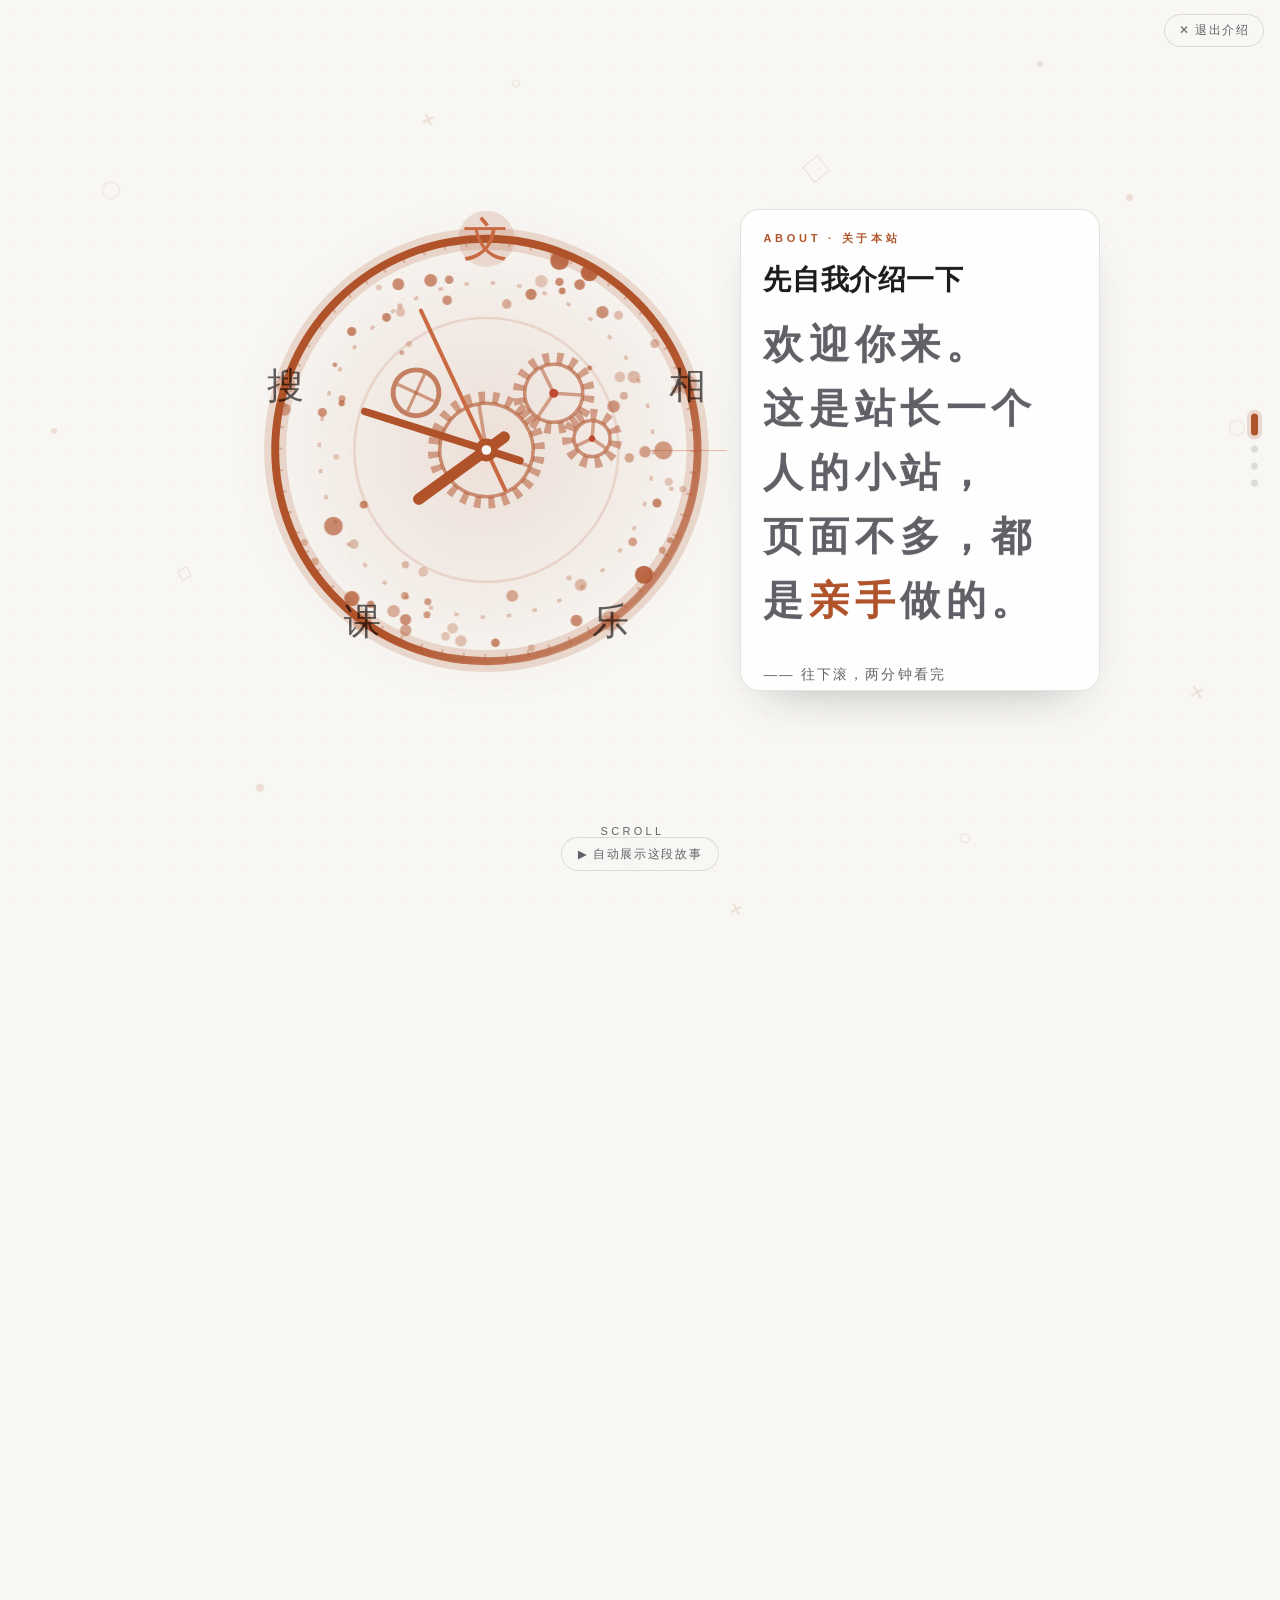
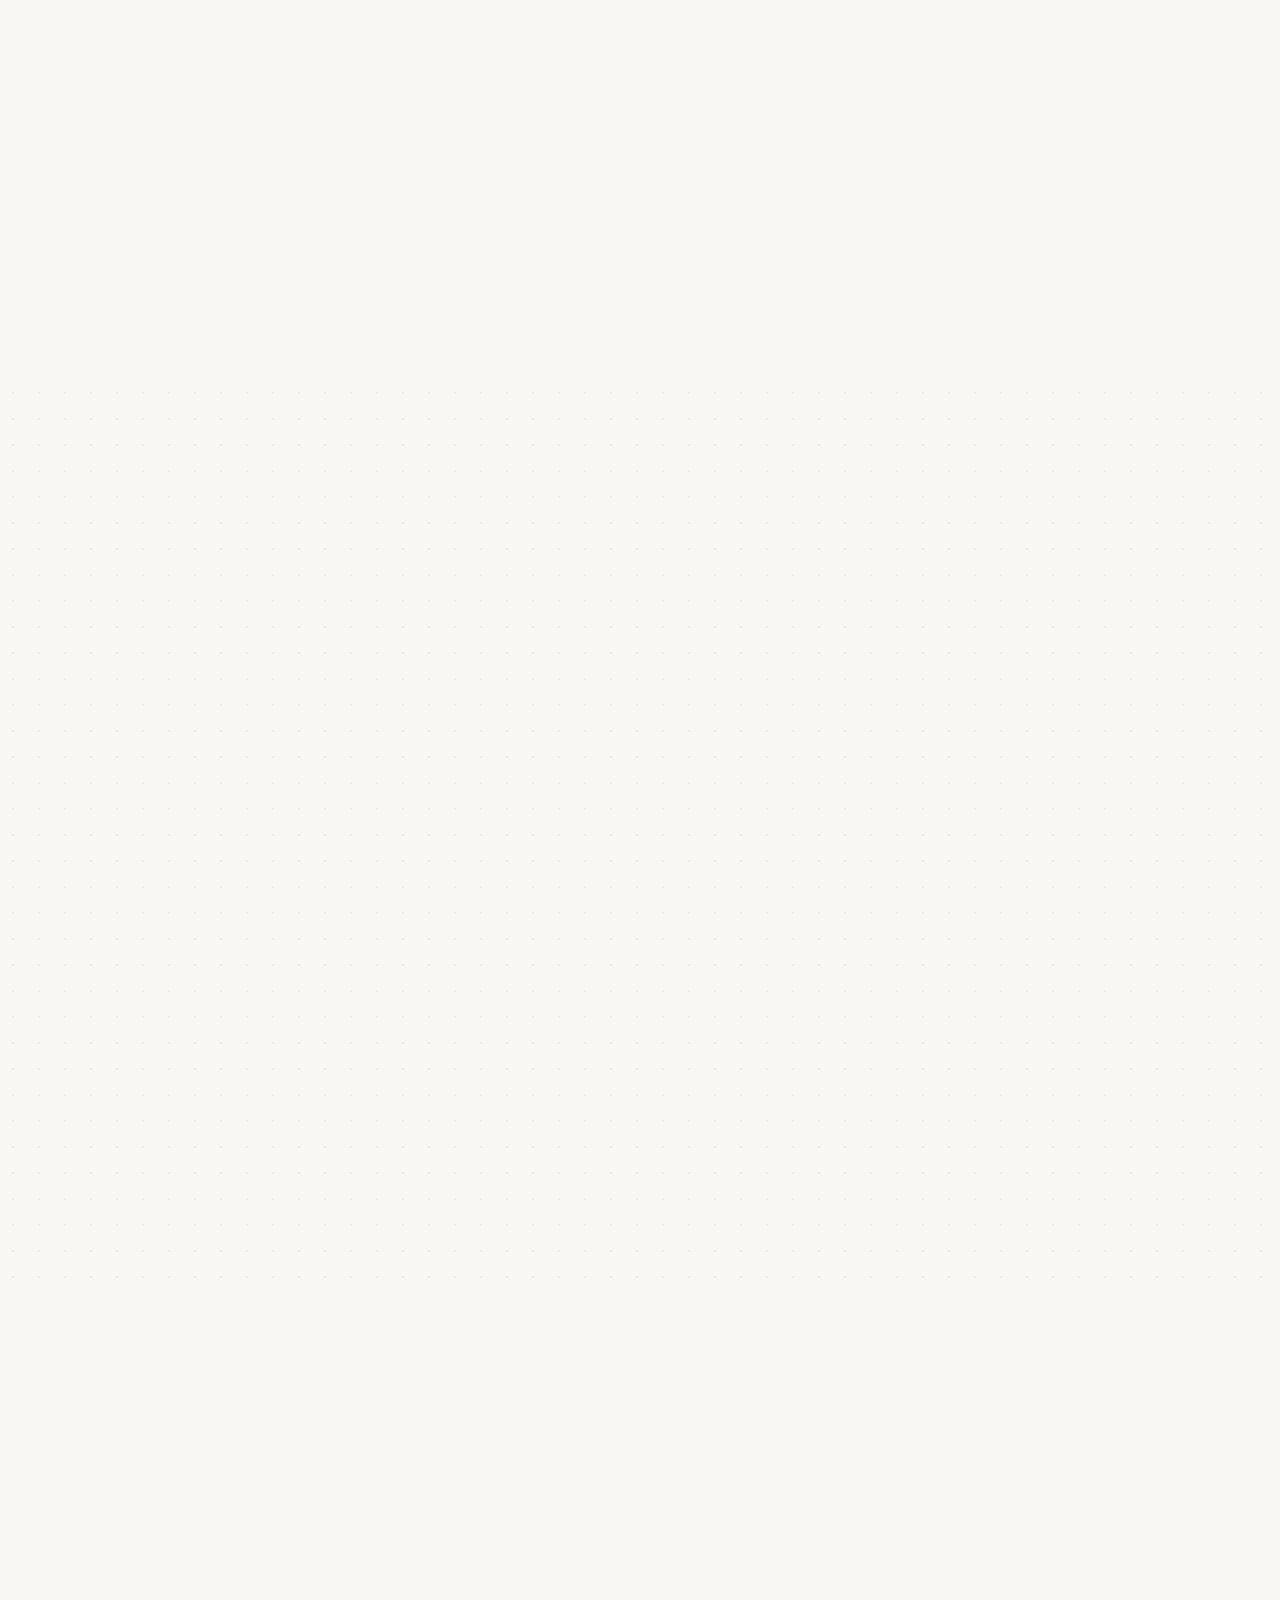
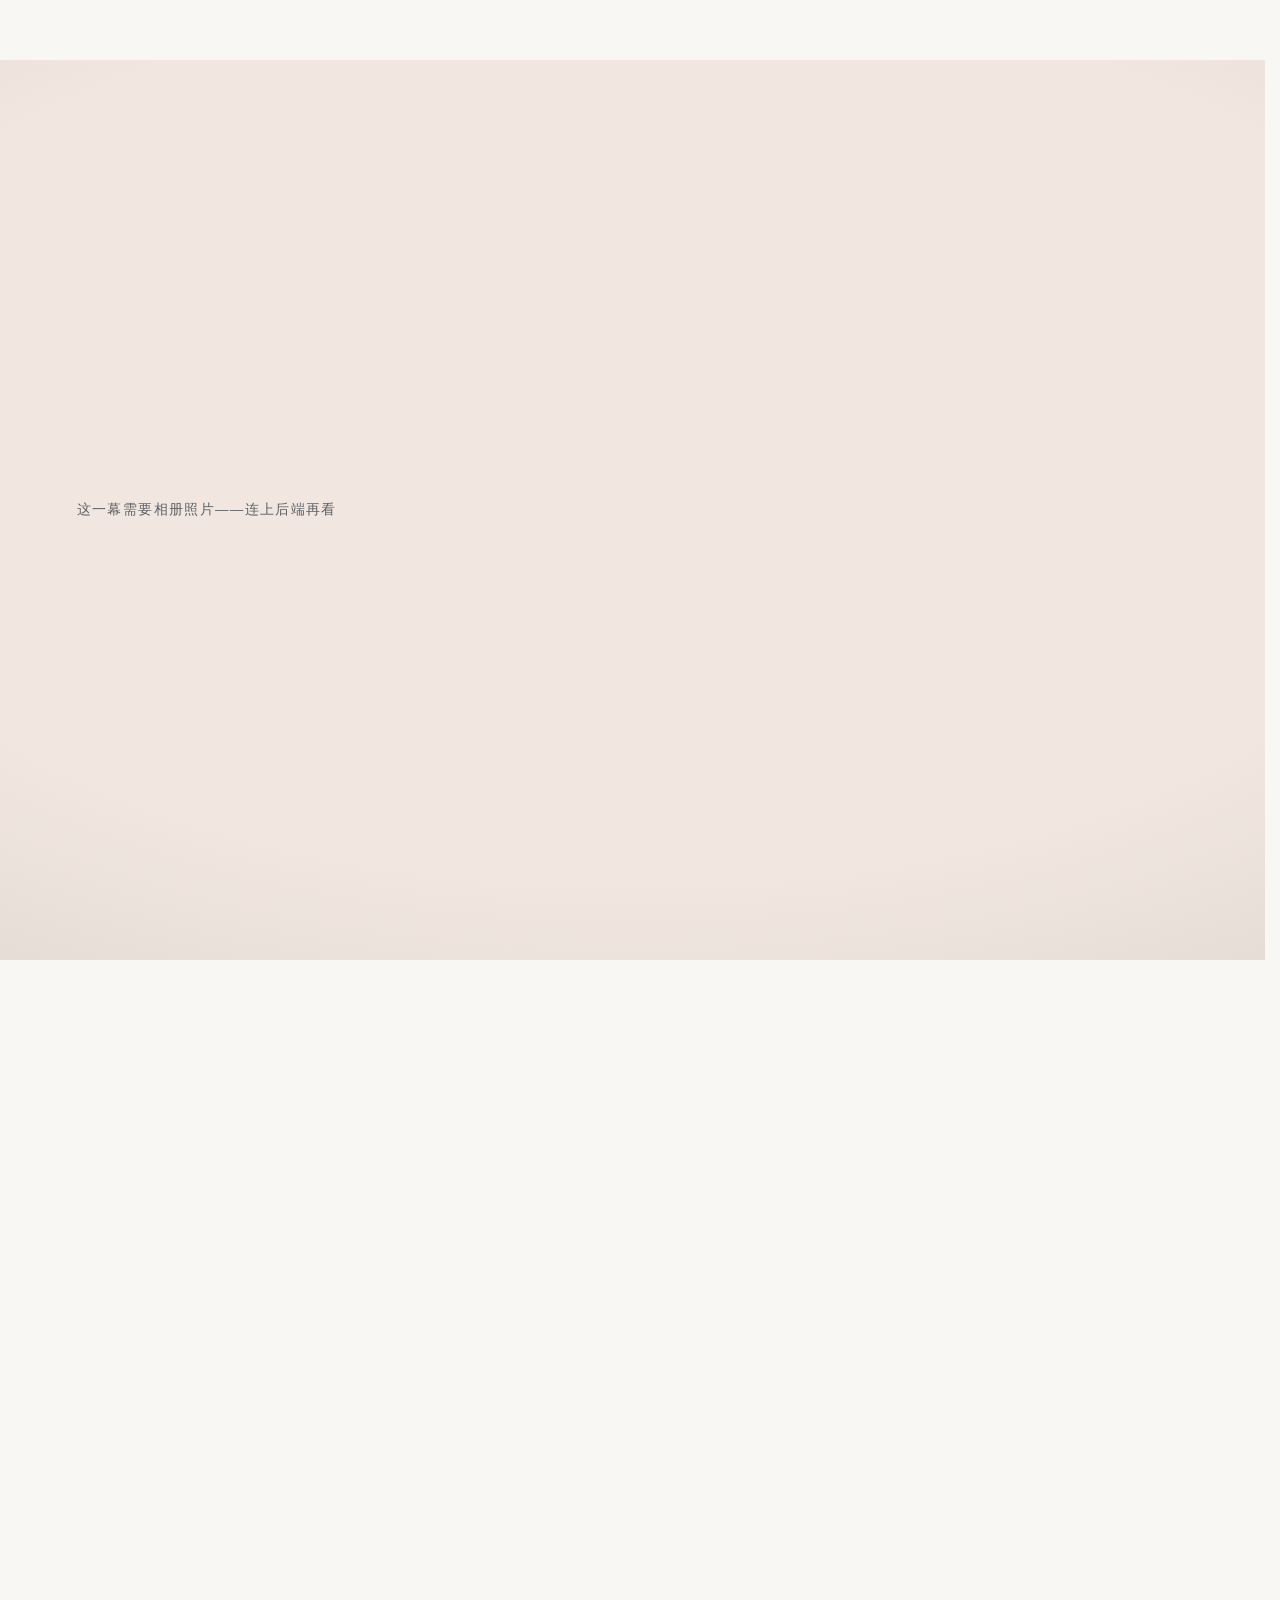
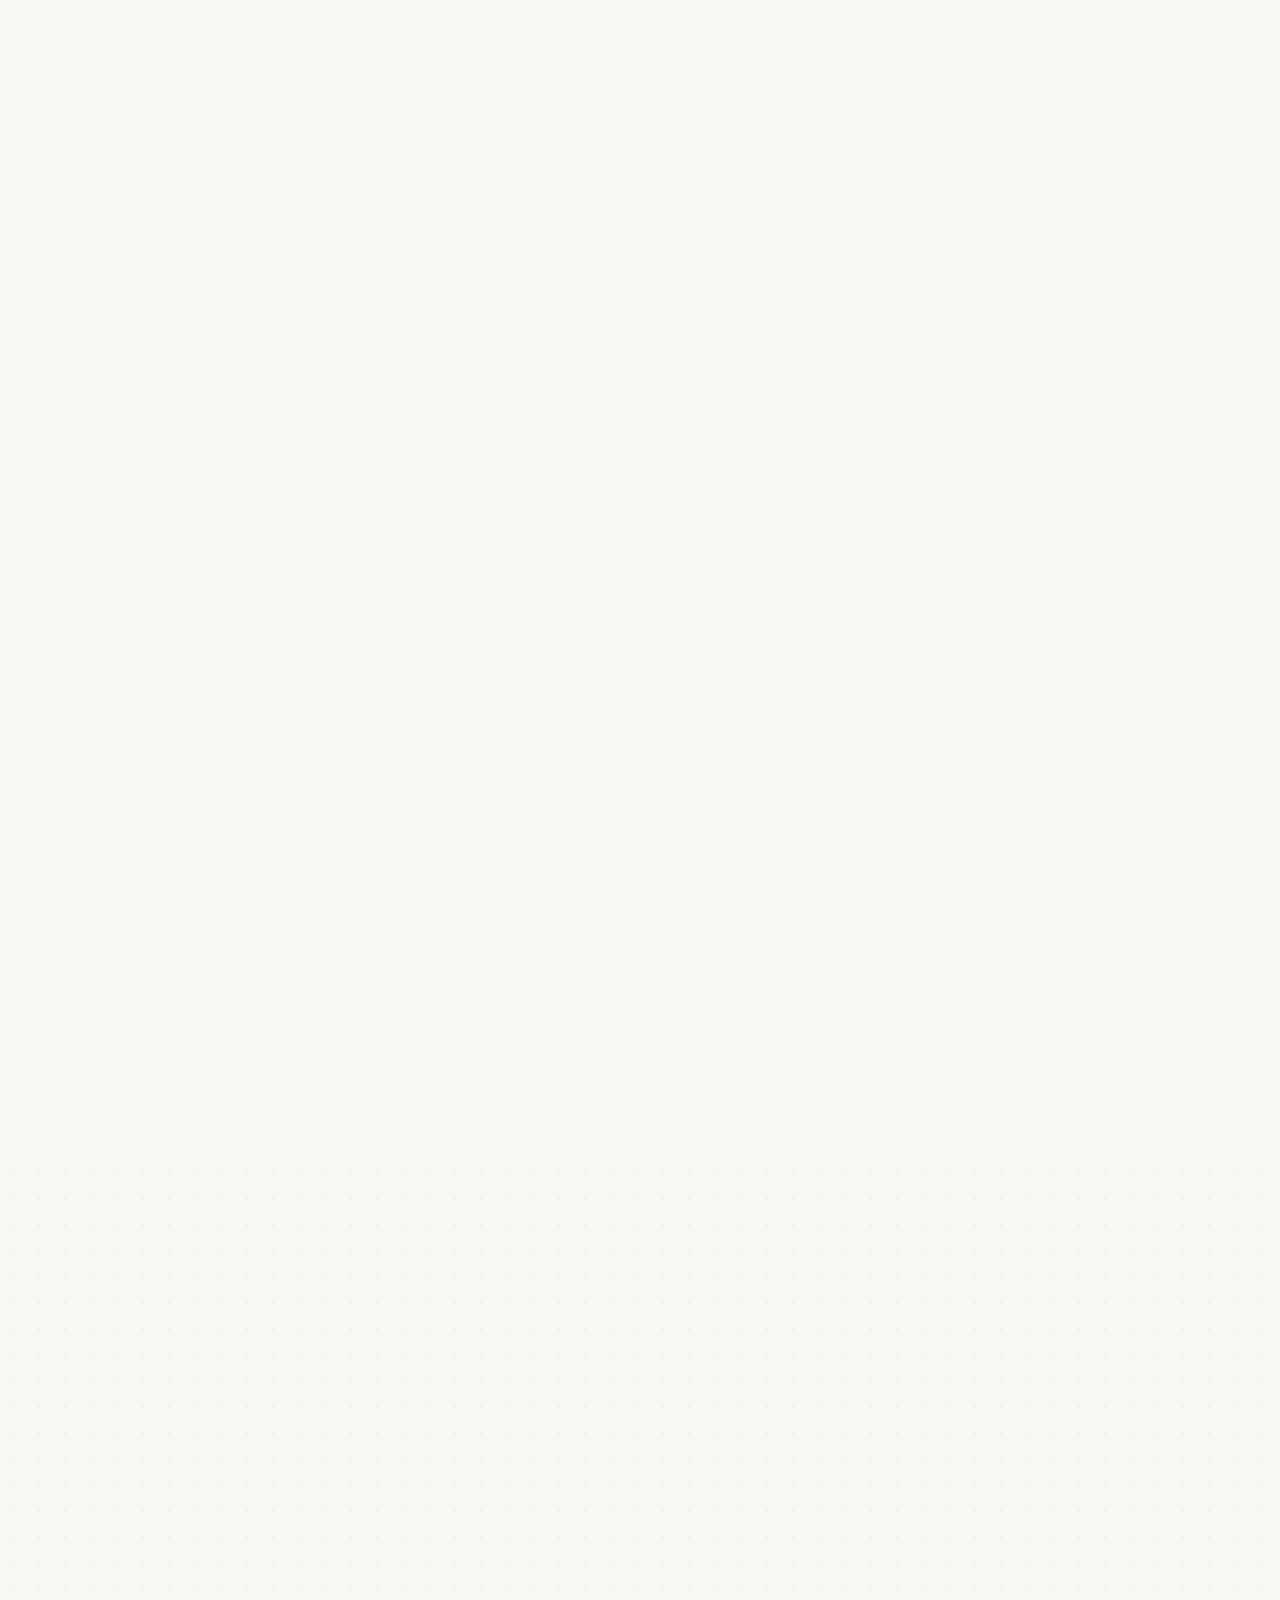
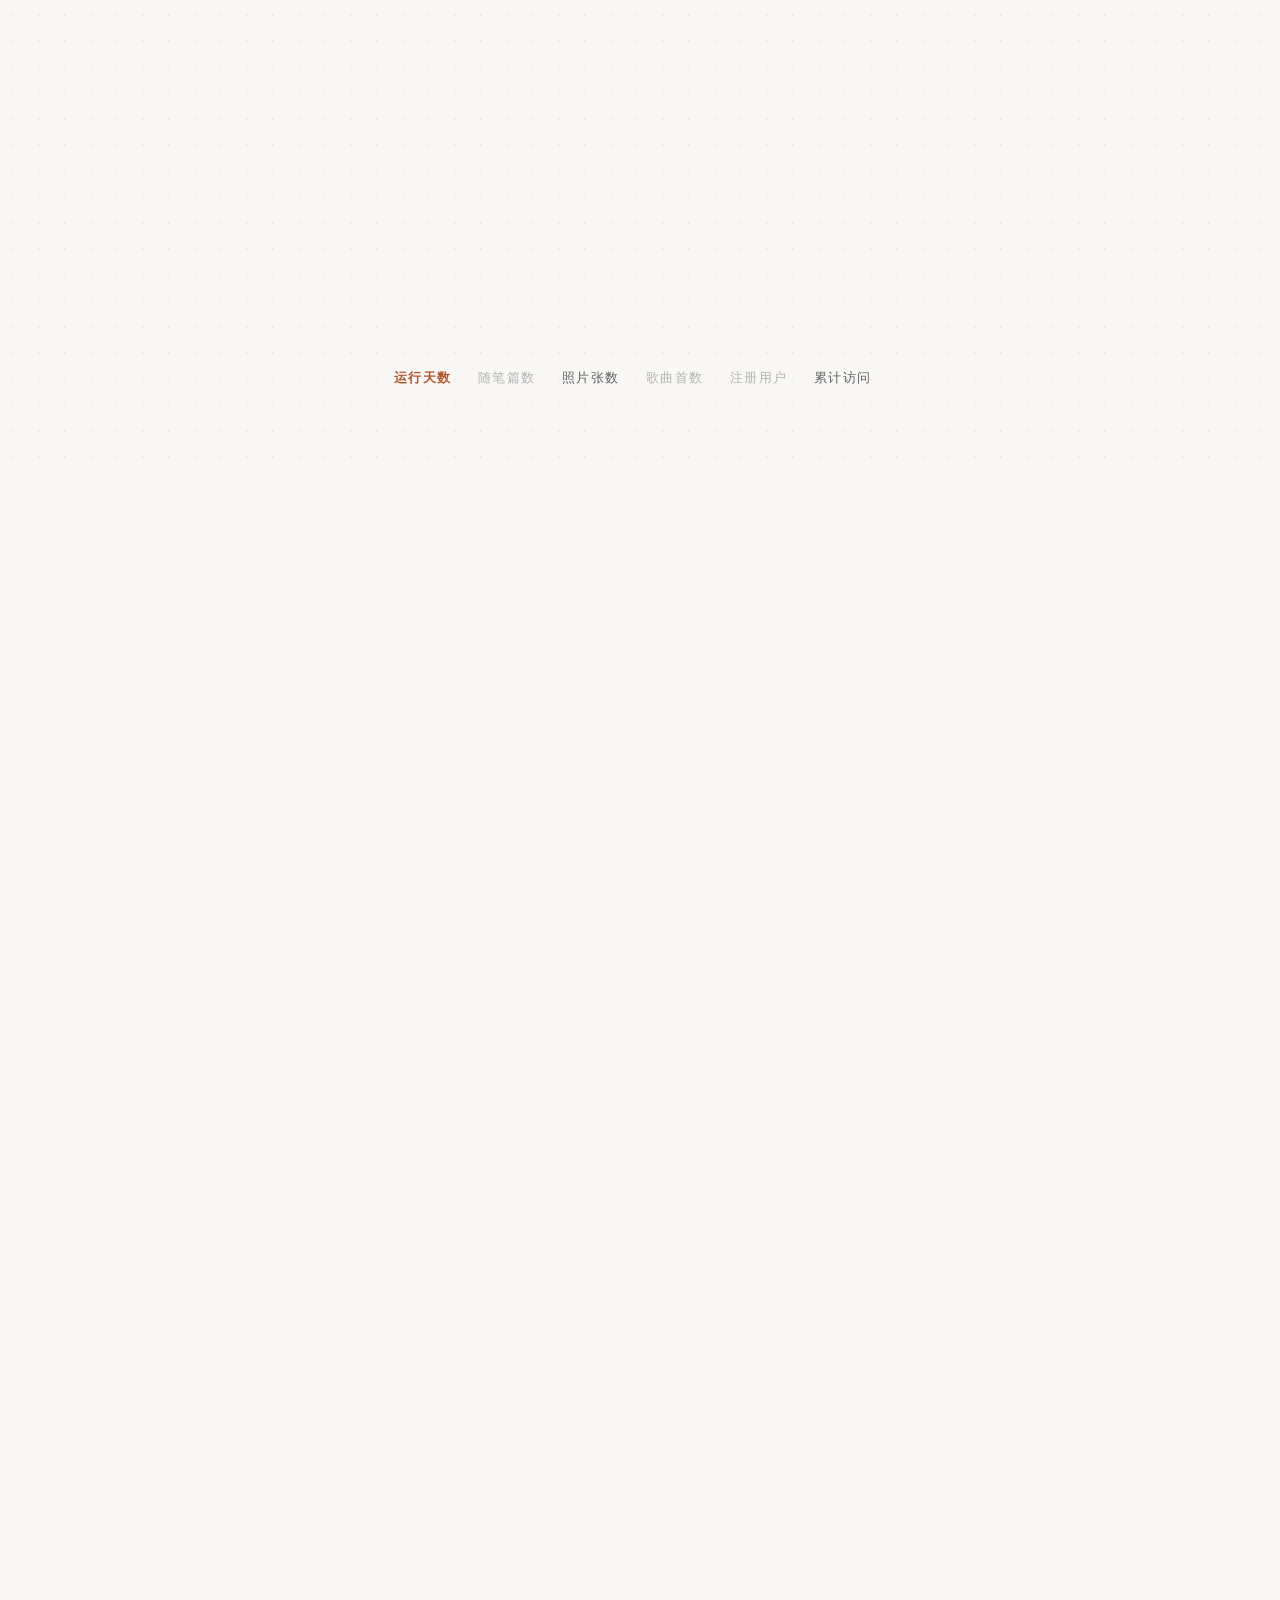
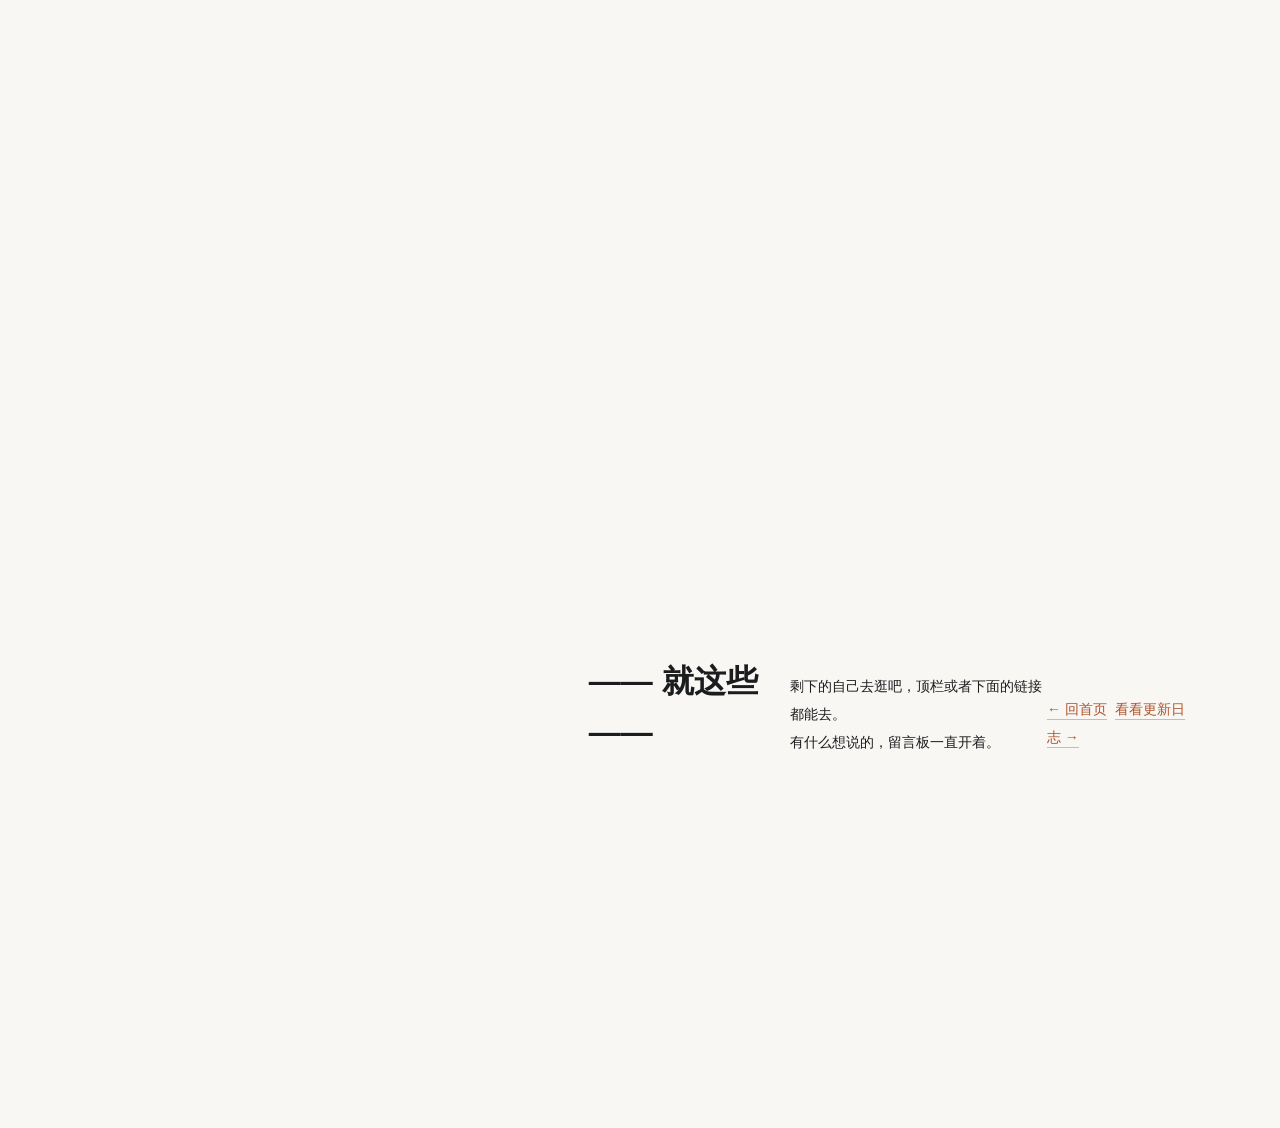
==== about/index.html @ e02970f9 "「前台」/about/ 介绍文案全量重写（站长不喜欢原文艺腔：一个圆/慢慢长大/滚到这里）——改为平实口语，引擎结构零改动：开场字标「欢迎来到我的小站」；幕一「先自我介绍一下」（欢迎你来。/这是站长一" ====
<!DOCTYPE html>
<html lang="zh-CN" class="light" data-page="about">
<head>
<meta charset="UTF-8">
<meta name="viewport" content="width=device-width, initial-scale=1.0">
<meta name="description" content="YHuo 介绍页：滚动两分钟，把这个个人小站看一遍——随笔、相册、音乐、课表、搜索，末尾有真实站点数据。">
<meta property="og:title" content="欢迎来到我的小站 - YHuo">
<meta property="og:description" content="滚动两分钟，把这个个人小站看一遍：随笔、相册、音乐、课表、搜索，末尾有真实站点数据。">
<meta property="og:type" content="website">
<meta property="og:url" content="https://190963.xyz/about/">
<meta property="og:image" content="https://190963.xyz/images/og-banner.jpg">
<meta name="twitter:card" content="summary_large_image">
<link rel="canonical" href="https://190963.xyz/about/">
<link rel="icon" type="image/png" href="/assets/icons/favicon.png">
<title>关于本站 - YHuo</title>
<!--
  关于页（2026-10-08 由 scroll-demo 演示小样转正，站长定）：滚动叙事介绍页。与演示版差异：①主题跟随（内联色值换语义变量）②common.js about 模块驱动（init/destroy，pjax 安全）
  布局铁律：圆环是唯一主角（居中偏侧，随幕左右交替），内容永远在环旁边的「注解位」，
  左右交替出现；注解卡带 1px 连线从环边缘画出，出现时机与环变形同步（环变形过 40% 滑入）。
  开场动画（进页一次 ~2.1s，滚动可打断）：环画圆 → 刻度 stagger → 叙事行逐行浮现 → 注解就位。
  幕结构不变：表盘（起源）→ 轨道（功能）→ 光圈（相册）→ 年轮（数据）→ 印章（尾声）。
  引擎：sticky 钉屏 + 幕内进度 0..1；rAF 批量 + 进度无变化不写；transform/opacity/stroke-dashoffset only。
  文案集中在 STORY_COPY。reduced-motion：全部直出终态。
  2026-10-08 深夜大改（站长定调：滚动叙事保留，观感大改而非移除；当天曾误改编辑式静态页已回退）：
  ①装配仪式 4.2s→2.1s（updateWatch 时间轴与 CSS delay 同步压缩）②自动展示改幕一「▶ 自动展示」按钮点播，
  不再开场后自动开跑抢滚轮（滚轮/触摸仍随时打断）③四幕总滚动 1800vh→1100vh④注解卡卡片化（纸卡+描边+
  圆角 var(--radius)+毛玻璃）+ 环后光晕 + 辉光细节（视觉大改层见 style 尾部）⑤--line 更名 --lineScale
  （原与 :root 颜色变量撞名——JS 每帧写数字进颜色变量，dat-end 的 border-top 一直是坏的，顺手修正）。
-->
<style>
  /* 主题跟随：变量值取自 site.css 语义变量（深浅/复古主题自动跟随；本页原内联色值全部退役）。
     --clay 用 --apple-primary（主题色），--paper 用 --apple-background（纸底/画布同源） */
  :root {
    --paper: var(--apple-background, #f7f5f0);
    --ink: var(--apple-foreground, #262220);
    --ink-soft: var(--apple-muted-foreground, #6f675e);
    --clay: var(--apple-primary, #b0532b);
    --clay-warm: var(--brand-400, #d98d5f);
    --line: color-mix(in srgb, var(--apple-foreground, #262220) 12%, transparent);
  }
  * { margin: 0; padding: 0; box-sizing: border-box; }
  html { scroll-behavior: smooth; }
  body {
    background: var(--paper); color: var(--ink);
    font-family: 'DM Sans', 'PingFang SC', 'Microsoft YaHei', sans-serif;
    overflow-x: hidden;
  }

  /* ========= 全屏开场舞台（装配仪式的影院幕布，结束后淡出交棒） ========= */
  .intro-stage {
    position: fixed; inset: 0; z-index: 4; background: color-mix(in srgb, var(--apple-foreground) 92%, #000000);
    opacity: 1; transition: opacity 0.85s ease;
  }
  body:not(.intro) .intro-stage { opacity: 0; pointer-events: none; }
  .intro-title {
    position: fixed; z-index: 6; left: 50%; top: 79%; transform: translateX(-50%);
    color: var(--clay-warm); font-weight: 700;
    font-size: clamp(17px, 2.6vw, 27px); letter-spacing: 0.55em; text-indent: 0.55em;
    white-space: nowrap; opacity: 0; pointer-events: none;
    transition: opacity 0.6s ease, letter-spacing 1.4s cubic-bezier(0.2, 0.7, 0.2, 1);
  }
  body.intro .intro-title { opacity: 1; letter-spacing: 0.2em; }
  body:not(.intro) .intro-title { opacity: 0; letter-spacing: 0.32em; }
  /* 开场期间：环居中放大特写，注解卡/cue 全部让位 */
  body.intro .ring-fix {
    left: 50%; top: 46%;
    transform: translate(-50%, -50%);
    width: min(66vmin, 580px); height: min(66vmin, 580px);
  }
  body.intro .story-note, body.intro #act1 .cue { opacity: 0 !important; }

  /* ========= 居中恒定圆环（主角） ========= */
  .ring-fix {
    position: fixed; left: 50%; top: 50%; width: min(50vmin, 440px); height: min(50vmin, 440px);
    transform: translate(-50%, -50%); z-index: 5; pointer-events: none;
    transition: transform 0.9s cubic-bezier(0.32, 0.72, 0, 1), opacity 0.5s,
      width 0.9s cubic-bezier(0.32, 0.72, 0, 1), height 0.9s cubic-bezier(0.32, 0.72, 0, 1);
  }
  .ring-fix.seal { opacity: 0.5; left: 28%; top: 50%; width: min(30vmin, 240px); height: min(30vmin, 240px); }
  .ring-fix { color: var(--clay); } /* 纸底幕=陶土 */
  body.story-dark .ring-fix { color: var(--clay-warm); } /* 墨底幕=暖橙 */
  body.in-act1 .ring-fix { transform: translate(calc(-50% - 12vw), -50%); }   /* 偏左，注解在右 */
  body.in-act2 .ring-fix { transform: translate(calc(-50% + 12vw), -50%); }   /* 偏右，注解在左 */
  body.in-act3 .ring-fix { transform: translate(calc(-50% + 24vw), -50%); opacity: 0.22; } /* 让位照片 */
  body.in-act4 .ring-fix { transform: translate(calc(-50% + 8vw), -50%); }    /* 微偏右，注解在左 */
  .ring-fix svg { width: 100%; height: 100%; display: block; overflow: visible; }
  .ring-fix .track { fill: none; stroke: currentColor; opacity: 0.16; stroke-width: 1.1; }
  /* 表圈微刻度：dashed 圆环模拟 60 道细刻度（零 JS 静态层） */
  .ring-fix .minring { fill: none; stroke: currentColor; opacity: 0.3; stroke-width: 1.6; stroke-dasharray: 0.5 4.443; }
  /* 内圈机芯层：反向慢转的虚线环 + 收束细环 */
  .ring-fix .inner-dash { fill: none; stroke: currentColor; opacity: 0.3; stroke-width: 0.8; stroke-dasharray: 1 5; }
  .ring-fix .inner-solid { fill: none; stroke: currentColor; opacity: 0.15; stroke-width: 0.6; }
  .ring-fix .arc-glow { fill: none; stroke: currentColor; stroke-width: 5; opacity: 0.18; stroke-linecap: round; }
  .ring-fix .arc { fill: none; stroke: url(#arcGrad); stroke-width: 1.8; stroke-linecap: round; }
  .ring-fix .tick { stroke: currentColor; stroke-width: 1.4; opacity: 0; transition: opacity 0.5s; }
  .ring-fix .tick.lit { opacity: 0.85; }
  .ring-fix .planet-dot { fill: currentColor; opacity: 0.35; }
  /* ── 机械表盘：指针/齿轮/摆轮/宝石 ── */
  .ring-fix .hand { stroke: currentColor; stroke-linecap: round; }
  .ring-fix .hand-h { stroke-width: 2.6; opacity: 0.92; }
  .ring-fix .hand-m { stroke-width: 1.7; opacity: 0.92; }
  .ring-fix .hand-s { stroke: var(--clay-warm); stroke-width: 0.9; opacity: 0.95; }
  .ring-fix .cap { fill: var(--clay); }
  .ring-fix .cap-core { fill: var(--paper); }
  .ring-fix .gear-teeth { fill: none; stroke: currentColor; stroke-width: 2.6; opacity: 0.5; }
  .ring-fix .gear-rim { fill: none; stroke: currentColor; stroke-width: 0.8; opacity: 0.6; }
  .ring-fix .gear-spoke { stroke: currentColor; stroke-width: 0.8; opacity: 0.5; }
  .ring-fix .gear-jewel { fill: #c0452c; opacity: 0.95; }
  .ring-fix .balance-rim { fill: none; stroke: currentColor; stroke-width: 1.1; opacity: 0.7; }
  .ring-fix .balance-spoke { stroke: currentColor; stroke-width: 0.7; opacity: 0.55; }
  #watchHands, #watchGears, #watchBalance { transition: opacity 0.5s; }
  body.in-act2 #watchHands { opacity: 0.3; }
  body.in-act3 #watchHands, body.in-act4 #watchHands { opacity: 0.12; }
  body.in-act3 #watchGears { opacity: 0.12; }
  body.in-act4 #watchGears { opacity: 0.45; }
  body.in-act3 #watchBalance { opacity: 0.1; }
  .ring-fix .planet-g text { font-size: 8.5px; text-anchor: middle; dominant-baseline: central;
    opacity: 0.62; transition: font-size 0.35s, opacity 0.35s, fill 0.35s; }
  .ring-fix .planet-g.on text { font-size: 10.5px; opacity: 1; fill: var(--clay-warm); }
  .ring-fix .planet-g.on circle { r: 6.4; opacity: 0.16; }
  #ringPlanets { opacity: 0; transition: opacity 0.55s; }
  body.in-act2 #ringPlanets { opacity: 1; }
  body.in-act3 #ringPlanets { opacity: 0.3; }
  body.auto-on #ringPlanets { opacity: 0 !important; } /* 自动展示经过表盘时不显示字符 */
  /* 粒子引擎画布：环内第一层（弧线之下），拖尾+滚动速度耦合 */
  .ring-canvas { position: absolute; inset: 0; width: 100%; height: 100%; opacity: 0.92; }
  body.intro .ring-canvas { animation: introFade 0.8s ease 1s both; }
  .ring-core {
    position: absolute; inset: 0; display: flex; flex-direction: column;
    align-items: center; justify-content: center; gap: 6px; text-align: center;
  }
  .ring-core .core-idx { font-size: clamp(15px, 2vw, 19px); font-weight: 700; letter-spacing: 0.22em;
    font-variant-numeric: tabular-nums; opacity: 0; }
  .ring-core .core-num { font-size: clamp(42px, 8.6vw, 82px); font-weight: 700;
    font-variant-numeric: tabular-nums; line-height: 1; opacity: 0; }
  .ring-core .core-lbl { font-size: clamp(11px, 1.5vw, 13px); letter-spacing: 0.3em; opacity: 0; }

  /* ========= 注解卡（内容在环旁边，左右交替） ========= */
  .story-note {
    position: fixed; top: 50%; z-index: 6; width: min(360px, 80vw);
    transform: translateY(-50%);
    opacity: 0; pointer-events: none;
  }
  body.in-act1 #note1, body.in-act2 #note2, body.in-act3 #note3, body.in-act4 #note4 { pointer-events: auto; }
  .story-note .nb-title { font-size: clamp(18px, 2.4vw, 26px); font-weight: 700; margin-bottom: 10px; }
  .story-note .nb-body { color: var(--ink-soft); font-size: clamp(12.5px, 1.5vw, 14.5px); line-height: 1.85; }
  .story-note .nb-body em { font-style: normal; color: var(--clay); font-weight: 600; }
  .story-note a { display: inline-block; margin-top: 12px; color: var(--clay); font-size: 13px;
    text-decoration: none; border-bottom: 1px solid rgba(176, 83, 43, 0.4); padding-bottom: 2px; }
  .story-note a:hover { border-bottom-color: var(--clay); }
  /* 连接线：从环边缘画向注解卡（scaleX 由进度驱动） */
  .story-note::before {
    content: ""; position: absolute; top: 50%; height: 1px;
    width: clamp(44px, 6vw, 92px); background: currentColor; opacity: 0.45;
  }
  #note1 { left: calc(38% + min(26vmin, 224px) + 30px); color: var(--clay-warm); }
  #note1::before { right: 100%; margin-right: 14px; transform: scaleX(var(--lineScale, 0)); transform-origin: right center; }
  #note1 .nb-body { color: var(--ink-soft); }
  #note2 { right: calc(38% + min(26vmin, 224px) + 30px); color: var(--clay); }
  #note2::before { left: 100%; margin-left: 14px; transform: scaleX(var(--lineScale, 0)); transform-origin: left center; }
  #note3 { left: auto; right: 5vw; width: min(300px, 60vw); color: var(--clay-warm); }
  #note3::before { right: 100%; margin-right: 14px; width: clamp(30px, 3.4vw, 60px);
    transform: scaleX(var(--lineScale, 0)); transform-origin: right center; }
  #note3 .nb-body { color: var(--ink-soft); }
  #note4 { right: calc(42% + min(26vmin, 224px) + 30px); color: var(--clay); }
  #note4::before { left: 100%; margin-left: 14px; transform: scaleX(var(--lineScale, 0)); transform-origin: left center; }

  /* ========= 引擎骨架 ========= */
  .act { position: relative; }
  .act .pin { position: sticky; top: 0; height: 100vh; height: 100svh; overflow: hidden; }

  /* ========= 氛围散点层（学 animejs 的环境填充：装饰微元素随滚动视差漂移） ========= */
  .amb { position: fixed; inset: 0; z-index: 1; pointer-events: none; }
  .amb span { position: absolute; display: block; color: var(--clay); opacity: 0.16; will-change: transform; }
  body.story-dark .amb span { color: var(--clay-warm); opacity: 0.22; }
  .amb .a-ring { border: 1.5px solid currentColor; border-radius: 50%; }
  .amb .a-dot { background: currentColor; border-radius: 50%; }
  .amb .a-sq { border: 1.5px solid currentColor; }
  .amb .a-cross { position: absolute; }
  .amb .a-cross::before, .amb .a-cross::after { content: ""; position: absolute; background: currentColor; }
  .amb .a-cross::before { left: 50%; top: 0; width: 1.5px; height: 100%; transform: translateX(-50%); }
  .amb .a-cross::after { top: 50%; left: 0; height: 1.5px; width: 100%; transform: translateY(-50%); }

  .rail { position: fixed; right: 22px; top: 50%; transform: translateY(-50%); z-index: 60;
    display: flex; flex-direction: column; gap: 10px; }
  .rail i { width: 6px; height: 6px; border-radius: 50%; background: var(--line); transition: all .3s; }
  .rail i.on { background: var(--clay); height: 20px; border-radius: 4px; }
  @media (max-width: 640px) { .rail { display: none; } }

  /* ========= 幕一 · 表盘（起源，墨色） ========= */
  #act1 { height: 220vh; }
  #act1 .pin { background: var(--paper); color: var(--ink); }
  #note1 .nb-title { color: var(--ink); }
  .nar-lines .line {
    font-size: clamp(21px, 3.4vw, 36px); font-weight: 700; line-height: 1.6;
    opacity: 0; transform: translateY(26px); letter-spacing: 0.14em;
  }
  .nar-lines .line em { font-style: normal; color: var(--clay); }
  .nar-dim { opacity: 0; transform: translateY(14px); margin-top: 18px;
    color: var(--ink-soft); font-size: clamp(11.5px, 1.4vw, 13.5px); letter-spacing: 0.16em; }
  #act1 .cue { position: absolute; bottom: 4vh; left: 50%; transform: translateX(-50%);
    color: var(--ink-soft); font-size: 11px; letter-spacing: .3em; opacity: 0;
    display: flex; flex-direction: column; align-items: center; gap: 8px; }
  #act1 .cue svg { width: 15px; height: 15px; }

  /* ========= 幕二 · 轨道（能做什么，暖纸） ========= */
  #act2 { height: 320vh; }
  #act2 .pin { background: var(--paper); }
  .fn-ch {
    display: inline-flex; align-items: center; justify-content: center;
    width: 30px; height: 30px; border-radius: 9px; margin-right: 6px;
    background: rgba(176, 83, 43, 0.12); color: var(--clay);
    font-size: 15px; vertical-align: middle;
  }
  #note2 .nb-title { display: flex; align-items: center; }

  /* ========= 幕三 · 光圈（相册，影院黑） ========= */
  #act3 { height: 300vh; }
  #act3 .pin { background: color-mix(in srgb, var(--paper) 96%, var(--clay)); color: var(--ink); }
  /* 照片统计卡网格（样式对齐后台概览 .stats/.stat：白卡+描边+网格，摆在环旁） */
  .ph-grid {
    position: absolute; left: 6vw; top: 50%; transform: translateY(-50%);
    width: min(50vw, 800px);
    display: grid; grid-template-columns: repeat(3, 1fr); gap: 12px;
  }
  .ph-card {
    background: var(--apple-card); border: 1px solid var(--line); border-radius: 14px;
    overflow: hidden; opacity: 0; transform: translateY(26px) scale(0.94);
    box-shadow: 0 18px 44px -22px rgba(38, 34, 32, 0.35);
  }
  .ph-card img { width: 100%; aspect-ratio: 4 / 3; object-fit: cover; display: block; }
  .ph-card .pc-lbl { font-size: 11.5px; color: var(--ink-soft); padding: 7px 10px 9px; letter-spacing: 0.08em; }
  .ph-empty { color: var(--apple-muted-foreground, #6f675e); font-size: 13.5px; letter-spacing: .1em; }
  .corner { position: absolute; width: 26px; height: 26px; opacity: 0; z-index: 6; }
  .corner i { position: absolute; background: var(--clay-warm); }
  .corner .h { width: 100%; height: 2px; }
  .corner .v { width: 2px; height: 100%; }
  .corner.tl { top: calc(50% - 16vw); left: 4.5vw; }  .corner.tl .h { top: 0; left: 0; } .corner.tl .v { top: 0; left: 0; }
  .corner.tr { top: calc(50% - 16vw); right: 41vw; }  .corner.tr .h { top: 0; right: 0; } .corner.tr .v { top: 0; right: 0; }
  .corner.bl { bottom: calc(50% - 16vw); left: 4.5vw; }.corner.bl .h { bottom: 0; left: 0; } .corner.bl .v { bottom: 0; left: 0; }
  .corner.br { bottom: calc(50% - 16vw); right: 41vw; }.corner.br .h { bottom: 0; right: 0; } .corner.br .v { bottom: 0; right: 0; }
  .ph-empty { color: var(--apple-muted-foreground, #6f675e); font-size: 13.5px; letter-spacing: .1em; }
  /* 幕三注解卡内的相册名行（随照片轮换更新） */
  .nb-album { margin-top: 14px; font-size: 12px; letter-spacing: 0.22em;
    color: var(--ink-soft); }
  .nb-album b { color: var(--ink); font-weight: 600; }
  .eyebrow-n { font-size: 11px; letter-spacing: 0.34em; color: var(--clay); font-weight: 700; margin-bottom: 10px; }

  /* ========= 幕四 · 年轮（数据，暖纸） ========= */
  #act4 { height: 260vh; }
  #act4 .pin { background: var(--paper); }
  .dat-mini { position: absolute; z-index: 6; bottom: 8vh; left: 0; right: 0;
    display: flex; justify-content: center; gap: clamp(10px, 2.4vw, 26px); flex-wrap: wrap; }
  .dat-mini span { font-size: clamp(10.5px, 1.3vw, 12.5px); color: var(--ink-soft); opacity: 0.45;
    letter-spacing: 0.12em; transition: opacity 0.3s, color 0.3s; }
  .dat-mini span.on { opacity: 1; color: var(--clay); font-weight: 600; }
  .dat-end { margin-top: 16px; padding-top: 14px; border-top: 1px solid var(--line);
    opacity: 0; transform: translateY(10px); color: var(--ink-soft);
    font-size: 12px; letter-spacing: 0.2em; line-height: 1.8; }

  /* ========= 氛围点阵纹理（每个幕的钉屏底各铺一层 26px 点阵） ========= */
  #act2 .pin, #act4 .pin {
    background-image: radial-gradient(rgba(176, 83, 43, 0.07) 1px, transparent 1.4px);
    background-size: 26px 26px;
  }
  #act1 .pin, #act3 .pin {
    background-image: radial-gradient(rgba(217, 141, 95, 0.06) 1px, transparent 1.4px);
    background-size: 26px 26px;
  }

  /* ========= 自动展示提示 ========= */
  .auto-hint {
    position: fixed; z-index: 60; left: 50%; bottom: 3.2vh; transform: translateX(-50%);
    font-size: 11.5px; letter-spacing: 0.14em; color: var(--ink-soft);
    background: color-mix(in srgb, var(--paper) 82%, transparent);
    border: 1px solid var(--line); border-radius: 999px; padding: 7px 16px;
    backdrop-filter: blur(6px); transition: opacity 0.4s;
  }
  .auto-hint[hidden] { display: none; }

  /* ========= 尾声：文字排在印章环旁边 ========= */
  .tail { min-height: 92vh; display: flex; align-items: center;
    padding: 0 6vw 0 46vw; text-align: left; }
  .tail h2 { color: var(--ink); font-size: clamp(20px, 3vw, 32px); margin-bottom: 14px; }
  .tail p { font-size: 14px; line-height: 2; }
  .ring-fix.seal { left: 22%; top: 50%; width: min(30vmin, 240px); height: min(30vmin, 240px); opacity: 0.55; }

  /* ========= 开场动画 v2「装配仪式」（body.intro 期间播，3.8s；结束摘类交给滚动 scrub） ========= */
  body.intro .ring-fix .arc, body.intro .ring-fix .arc-glow { animation: introDraw 0.9s cubic-bezier(0.3, 0.6, 0.2, 1) both; }
  body.intro .ring-fix .track { animation: introFade 0.4s ease both; }
  body.intro .ring-fix .minring { animation: introMin 0.8s ease both; }
  body.intro .ring-fix .tick { animation: introTick 0.4s ease both; animation-delay: calc(0.35s + var(--d, 0s)); }
  body.intro .eyebrow-n { animation: introFade 0.6s ease 1s both; }
  body.intro .nar-lines .line { animation: introLine 0.7s cubic-bezier(0.3, 0.6, 0.2, 1) both;
    animation-delay: calc(1.05s + var(--d, 0s)); }
  body.intro .nar-dim { animation: introFade 0.5s ease 1.5s both; }
  body.intro #act1 .cue { animation: introFade 0.5s ease 1.7s both; }
  @keyframes introMin { from { opacity: 0; } to { opacity: 0.3; } }
  @keyframes introDraw { from { stroke-dashoffset: 301.6; } to { stroke-dashoffset: 0; } }
  @keyframes introTick { from { opacity: 0; } to { opacity: 0.85; } }
  @keyframes introLine {
    from { opacity: 0; transform: translateY(26px); letter-spacing: 0.14em; }
    to { opacity: 1; transform: translateY(0); letter-spacing: 0.02em; }
  }
  @keyframes introFade { from { opacity: 0; transform: translateY(10px); } to { opacity: 1; transform: translateY(0); } }

  /* ========= reduced-motion：全部直出终态 ========= */
  body.reduced .act { height: auto; min-height: 90vh; }
  body.reduced .act .pin { position: static; height: auto; min-height: 90vh; padding: 10vh 6vw; }
  body.reduced .ring-fix { opacity: 1; top: auto; bottom: 4vh; transform: translateX(-50%); width: 120px; height: 120px; }
  body.reduced .nar-lines .line, body.reduced .nar-dim, body.reduced #act1 .cue,
  body.reduced .story-note, body.reduced .corner, body.reduced .dat-end { opacity: 1 !important; transform: none !important; }
  body.reduced .story-note { position: static; margin: 18px auto 0; }
  body.reduced .story-note::before { display: none; }
  body.reduced .ph-grid { position: static; transform: none; width: 100%; }
  body.reduced .ph-card { opacity: 1 !important; transform: none !important; }
  body.reduced .ring-core .core-idx, body.reduced .ring-core .core-num, body.reduced .ring-core .core-lbl { opacity: 1; }
  @media (max-width: 760px) {
    .ring-fix { width: min(56vmin, 340px); height: min(56vmin, 340px); }
    body.in-act1 .ring-fix, body.in-act2 .ring-fix, body.in-act3 .ring-fix, body.in-act4 .ring-fix {
      transform: translate(-50%, calc(-50% - 16vh)); /* 环上移，注解沉底 */
    }
    .story-note { left: 6vw !important; right: 6vw !important; top: auto; bottom: 5vh; width: auto; }
    .story-note::before { display: none; }
    .ph-grid { width: 86vw; left: 7vw; grid-template-columns: repeat(2, 1fr); }
  }

  /* ===== 站点化补充（2026-10-08）：尾声链接 + 退出介绍钮 ===== */
  .tail-link { color: var(--clay); text-decoration: none; border-bottom: 1px solid color-mix(in srgb, var(--clay) 40%, transparent); padding-bottom: 2px; }
  .tail-link:hover { border-bottom-color: var(--clay); }
  .exit-about {
    position: fixed; top: 14px; right: 16px; z-index: 70;
    font-size: 12px; letter-spacing: 0.12em; text-decoration: none;
    color: var(--ink-soft); background: color-mix(in srgb, var(--paper) 80%, transparent);
    border: 1px solid var(--line); border-radius: 999px; padding: 6px 14px;
    backdrop-filter: blur(6px); transition: color 0.25s, border-color 0.25s;
  }
  .exit-about:hover { color: var(--clay); border-color: var(--clay); }
  body.story-dark .exit-about { color: color-mix(in srgb, var(--paper) 80%, transparent); border-color: color-mix(in srgb, var(--paper) 25%, transparent); }

  /* ===== 2026-10-08 深夜 视觉大改层（保留引擎，观感升级） ===== */
  /* 环后光晕：跟随环位移与每幕配色（currentColor 继承 .ring-fix color） */
  .ring-fix::before { content: ""; position: absolute; inset: -16%; border-radius: 50%; z-index: -1;
    background: radial-gradient(circle, color-mix(in srgb, currentColor 16%, transparent) 0%, transparent 62%);
    opacity: 0.9; transition: opacity 0.5s; }
  body.in-act3 .ring-fix::before, .ring-fix.seal::before { opacity: 0.35; }
  /* 注解卡卡片化：纸卡 + 描边 + 圆角（复古直角自动吃到）+ 毛玻璃，读感与全站一致 */
  .story-note { background: color-mix(in srgb, var(--apple-card, #fffdf9) 88%, transparent);
    border: 1px solid var(--line); border-radius: var(--radius, 14px);
    padding: 20px 22px 18px; backdrop-filter: blur(10px); -webkit-backdrop-filter: blur(10px);
    box-shadow: 0 22px 48px -30px rgba(38, 34, 32, 0.4); }
  .story-note .nb-title { font-size: clamp(19px, 2.6vw, 28px); letter-spacing: 0.02em; }
  .nar-lines .line { font-size: clamp(22px, 3.6vw, 40px); }
  .ring-core .core-num { text-shadow: 0 6px 30px color-mix(in srgb, var(--clay) 35%, transparent); }
  .rail i { width: 7px; height: 7px; }
  .rail i.on { height: 22px; box-shadow: 0 0 0 4px color-mix(in srgb, var(--clay) 18%, transparent); }
  .ph-card { border-radius: var(--radius, 14px); border: 1px solid var(--line);
    box-shadow: 0 26px 54px -28px rgba(38, 34, 32, 0.5); }
  #act3 .pin { background: color-mix(in srgb, var(--paper) 90%, var(--clay)); }
  #act3 .pin::after { content: ""; position: absolute; inset: 0; pointer-events: none;
    background: radial-gradient(115% 85% at 50% 42%, transparent 58%,
      color-mix(in srgb, var(--apple-foreground, #262220) 9%, transparent)); }
  .corner i { box-shadow: 0 0 12px color-mix(in srgb, var(--clay-warm) 60%, transparent); }
  .auto-hint { cursor: pointer; }
  .auto-hint:hover { color: var(--clay); border-color: var(--clay); }

</style>
<link rel="stylesheet" href="/assets/site.css">
<script>
  // 主题跟随（与本站其他页 head 同口径）：读存档写 <html>，画布/主题色/复古皮肤首帧即对
  (function () {
    try {
      var a = localStorage.getItem('accent');
      if (a) document.documentElement.setAttribute('data-accent', a);
      var t = localStorage.getItem('apple-theme');
      if (t === 'dark' || (!t && window.matchMedia && matchMedia('(prefers-color-scheme: dark)').matches)) document.documentElement.classList.add('dark');
    } catch (e) {}
  })();
</script>
</head>
<body>

  <div class="intro-stage" id="introStage" aria-hidden="true"></div>
  <div class="intro-title" id="introTitle" aria-hidden="true">欢迎来到我的小站</div>
  <div class="amb" id="amb" aria-hidden="true"></div>
  <div class="rail" id="rail" aria-hidden="true"></div>

  <!-- 居中恒定圆环：唯一主角 -->
  <div class="ring-fix" id="ringFix" aria-hidden="true">
    <svg viewBox="0 0 100 100" id="ringSvg">
      <defs>
        <linearGradient id="arcGrad" x1="0" y1="0" x2="1" y2="1">
          <stop offset="0" stop-color="currentColor"></stop>
          <stop offset="0.6" stop-color="currentColor"></stop>
          <stop offset="1" stop-color="currentColor" stop-opacity="0.35"></stop>
        </linearGradient>
      </defs>
      <circle class="track" cx="50" cy="50" r="48"></circle>
      <circle class="minring" cx="50" cy="50" r="47.2"></circle>
      <circle class="inner-solid" cx="50" cy="50" r="30"></circle>
      <circle class="inner-dash" id="innerDash" cx="50" cy="50" r="38"></circle>
      <circle class="arc-glow" id="ringGlow" cx="50" cy="50" r="48"></circle>
      <circle class="arc" id="ringArc" cx="50" cy="50" r="48"></circle>
      <g id="ringTicks"></g>
      <g id="watchGears"></g>
      <g id="watchBalance"></g>
      <g id="watchHands">
        <line class="hand hand-h" id="handH" x1="50" y1="55" x2="50" y2="31"></line>
        <line class="hand hand-m" id="handM" x1="50" y1="58" x2="50" y2="21"></line>
        <line class="hand hand-s" id="handS" x1="50" y1="60" x2="50" y2="15"></line>
        <circle class="cap" cx="50" cy="50" r="2.6"></circle>
        <circle class="cap-core" cx="50" cy="50" r="1.1"></circle>
      </g>
      <g id="ringPlanets"></g>
    </svg>
    <div class="ring-core">
      <div class="core-idx" id="coreIdx"></div>
      <div class="core-num" id="coreNum"></div>
      <div class="core-lbl" id="coreLbl"></div>
    </div>
  </div>

  <!-- 幕一 · 表盘：注解在环右侧 -->
  <section class="act" id="act1">
    <div class="pin">
      <div class="story-note" id="note1">
        <div class="eyebrow-n" id="narEyebrow"></div>
        <div class="nb-title">先自我介绍一下</div>
        <div class="nb-body nar-lines" id="narLines"></div>
        <div class="nar-dim" id="narDim"></div>
      </div>
      <div class="cue"><span>SCROLL</span><svg viewBox="0 0 24 24" fill="none" stroke="currentColor" stroke-width="2" stroke-linecap="round" stroke-linejoin="round"><path d="M12 5v14"/><path d="m19 12-7 7-7-7"/></svg></div>
    </div>
  </section>

  <!-- 幕二 · 轨道：注解在环左侧 -->
  <section class="act" id="act2">
    <div class="pin">
      <div class="story-note" id="note2">
        <div class="eyebrow-n">TOUR · 能做什么</div>
        <div class="nb-title" id="featTitle"></div>
        <div class="nb-body" id="featBody"></div>
        <a id="featLink" href="/">去看看 →</a>
      </div>
    </div>
  </section>

  <!-- 幕三 · 光圈：照片在环旁左侧，注解在右 -->
  <section class="act" id="act3">
    <div class="pin">
      <div class="corner tl"><i class="h"></i><i class="v"></i></div>
      <div class="corner tr"><i class="h"></i><i class="v"></i></div>
      <div class="corner bl"><i class="h"></i><i class="v"></i></div>
      <div class="corner br"><i class="h"></i><i class="v"></i></div>
      <div class="ph-grid" id="phGrid"><div class="ph-empty" style="grid-column: 1 / -1">照片数据加载中…</div></div>
      <div class="story-note" id="note3">
        <div class="eyebrow-n">GALLERY · 相册</div>
        <div class="nb-title">照片随便看看</div>
        <div class="nb-body">照片在后台「图片」页归入相册，前台自动按相册排列；点开任意一张就是灯箱，收藏后回到个人主页。</div>
        <div class="nb-album">ALBUM · <b id="note3Album">…</b></div>
        <a href="/album/">打开相册 →</a>
      </div>
    </div>
  </section>

  <!-- 幕四 · 年轮：注解在环左侧 -->
  <section class="act" id="act4">
    <div class="pin">
      <div class="dat-mini" id="datMini"></div>
      <div class="story-note" id="note4">
        <div class="eyebrow-n">DATA · 真实数据</div>
        <div class="nb-title">一些真实数字</div>
        <div class="nb-body" id="statNote"></div>
        <div class="dat-end" id="datEnd">就这些了 —— 谢谢你看到这里</div>
      </div>
    </div>
  </section>

  <!-- 尾声 -->
  <div class="auto-hint" id="autoHint" hidden>▶ 自动展示这段故事</div>

  <div class="tail">
    <h2>—— 就这些 ——</h2>
    <p>剩下的自己去逛吧，顶栏或者下面的链接都能去。<br>
    有什么想说的，留言板一直开着。</p>
    <p style="margin-top:18px;"><a class="tail-link" href="/">← 回首页</a>&nbsp;&nbsp;<a class="tail-link" href="/docs/">看看更新日志 →</a></p>
  </div>
  <a class="exit-about" href="/" aria-label="返回首页">✕ 退出介绍</a>

<script>
// 引擎包装：window.__aboutStory.start()/stop() —— common.js about 模块在 pjax init/destroy 时调用；
// 全部监听/rAF/定时器登记到 cleanups，stop 逐一执行；start 可重入（回页重挂）。
(function () {
  'use strict';
  var cleanups = [];
  var running = false;
  function on(target, ev, fn, opt) { target.addEventListener(ev, fn, opt); cleanups.push(function () { target.removeEventListener(ev, fn, opt); }); }
  function raf(fn) { var id = requestAnimationFrame(fn); cleanups.push(function () { cancelAnimationFrame(id); }); return id; }
  function tm(fn, ms) { var id = setTimeout(fn, ms); cleanups.push(function () { clearTimeout(id); }); return id; }
  function iv(fn, ms) { var id = setInterval(fn, ms); cleanups.push(function () { clearInterval(id); }); return id; }
  var reduced = window.matchMedia && window.matchMedia('(prefers-reduced-motion: reduce)').matches;

  /* ==================== 文案集中地（站长改这里） ==================== */
  var STORY_COPY = {
    eyebrow: 'ABOUT · 关于本站',
    narLines: [
      '欢迎你来。',
      '这是站长一个人的小站，',
      '页面不多，都是<em>亲手</em>做的。',
    ],
    narDim: '—— 往下滚，两分钟看完',
    features: [
      { ch: '文', h: '随笔 · 时间树', p: '想到什么写什么，按年份排好；点开一篇就是干净的阅读页。', href: '/notes/', go: '去读两篇' },
      { ch: '相', h: '相册 · 灯箱', p: '照片按相册归好，点开逐张翻，喜欢的可以收藏。', href: '/album/', go: '去看看' },
      { ch: '乐', h: '音乐 · 不断播', p: '站内切页歌不停，歌词逐字点亮，迷你条和悬浮款随你切。', href: '/', go: '回去听' },
      { ch: '课', h: '课表 · 提醒', p: '上课前发邮件提醒，法定假期自动停发。', href: '/schedule/', go: '看看课表' },
      { ch: '搜', h: '搜索 · Ctrl+K', p: '文档、随笔、音乐、照片一步直达；另藏两个彩蛋。', href: '/', go: '任意页按 Ctrl+K' },
    ],
    statsNotes: [
      '从上线那天起，一天没断。',
      '想到什么写什么，攒下来的。',
      '从相机和手机里挑出来的。',
      '站内曲库的歌，都能听。',
      '注册留下来的访客。',
      '每次打开都有记录。',
    ],
    endLine: '就这些了 —— 谢谢你看到这里',
  };

  /* ==================== 工具 ==================== */
  function clamp(v, a, b) { return v < a ? a : (v > b ? b : v); }
  function ease(t) { return t * t * (3 - 2 * t); }
  function formatNum(n) { return String(n).replace(/\B(?=(\d{3})+(?!\d))/g, ','); }
  function escapeHtml(s) { return String(s).replace(/[&<>"]/g, function (c) { return { '&': '&amp;', '<': '&lt;', '>': '&gt;', '"': '&quot;' }[c]; }); }

  /* ==================== 圆环骨架 ==================== */
  var ringFix = document.getElementById('ringFix');
  var ringArc = document.getElementById('ringArc');
  var ringSvg = document.getElementById('ringSvg');
  var coreIdx = document.getElementById('coreIdx');
  var coreNum = document.getElementById('coreNum');
  var coreLbl = document.getElementById('coreLbl');
  var RING_CIRC = 2 * Math.PI * 48;
  ringArc.style.strokeDasharray = RING_CIRC.toFixed(2);
  ringArc.style.strokeDashoffset = RING_CIRC.toFixed(2);

  var tickEls = [];
  (function () {
    var g = document.getElementById('ringTicks');
    for (var i = 0; i < 12; i++) {
      var a = (i / 12) * Math.PI * 2 - Math.PI / 2;
      var r1 = 44.5, r2 = i % 3 === 0 ? 41 : 42.8;
      var l = document.createElementNS('http://www.w3.org/2000/svg', 'line');
      l.setAttribute('x1', (50 + Math.cos(a) * r1).toFixed(2)); l.setAttribute('y1', (50 + Math.sin(a) * r1).toFixed(2));
      l.setAttribute('x2', (50 + Math.cos(a) * r2).toFixed(2)); l.setAttribute('y2', (50 + Math.sin(a) * r2).toFixed(2));
      l.setAttribute('class', 'tick');
      l.style.setProperty('--d', (i * 0.022).toFixed(3) + 's'); // 开场 stagger（提速版）
      g.appendChild(l);
      tickEls.push(l);
    }
  })();

  var planetGs = [];
  (function () {
    var g = document.getElementById('ringPlanets');
    STORY_COPY.features.forEach(function (f, i) {
      var wrap = document.createElementNS('http://www.w3.org/2000/svg', 'g');
      wrap.setAttribute('class', 'planet-g');
      var dot = document.createElementNS('http://www.w3.org/2000/svg', 'circle');
      dot.setAttribute('class', 'planet-dot'); dot.setAttribute('r', 2.2);
      var tx = document.createElementNS('http://www.w3.org/2000/svg', 'text');
      tx.textContent = f.ch;
      wrap.appendChild(dot); wrap.appendChild(tx);
      g.appendChild(wrap);
      planetGs.push({ g: wrap, dot: dot, text: tx, base: -90 + i * 72 });
    });
    placePlanets(0);
  })();
  function placePlanets(orbitDeg) {
    planetGs.forEach(function (pd) {
      var th = (pd.base + orbitDeg) * Math.PI / 180;
      pd.dot.setAttribute('cx', (50 + 48 * Math.cos(th)).toFixed(2));
      pd.dot.setAttribute('cy', (50 + 48 * Math.sin(th)).toFixed(2));
      pd.text.setAttribute('x', (50 + 48 * Math.cos(th)).toFixed(2));
      pd.text.setAttribute('y', (50 + 48 * Math.sin(th)).toFixed(2));
    });
  }

  /* ==================== 数据 ==================== */
  var PHOTOS = [], DAT_RAW = null;
  fetch('/api/playlist', { credentials: 'same-origin' }).then(function (r) { return r.ok ? r.json() : null; })
    .then(function (d) {
      if (!d || !d.ok) return;
      var picked = [], seen = {}, rest = [];
      (d.images || []).forEach(function (im) {
        var a = (im.album || '').trim();
        if (a && !seen[a]) { seen[a] = true; picked.push({ url: im.url, cap: a }); }
        else rest.push({ url: im.url, cap: a || '随手拍' });
      });
      var i = 0;
      while (picked.length < 6 && i < rest.length) picked.push(rest[i++]);
      PHOTOS = picked.slice(0, 6);
      buildPhotos();
    }).catch(function () {});
  fetch('/api/summary', { credentials: 'same-origin' }).then(function (r) { return r.ok ? r.json() : null; })
    .then(function (d) { if (d && d.ok) { DAT_RAW = d.data; buildStats(); } }).catch(function () {});

  /* ==================== 粒子引擎（2026-10-03 炫技层，纯 2D Canvas 零依赖） ====================
     粒子沿多层轨道公转 + destination-out 拖尾 + lighter 加色（墨底）；
     滚动速度耦合：滚得越快公转越快（scrollBoost 增益，指数衰减）；
     主题色随幕切换（墨幕暖橙加色 / 纸幕陶土正常合成——lighter 在浅底会洗白故切 source-over）；
     reduced-motion 不启动；移动端 40 颗；页面隐藏 rAF 自动暂停。 */
  var pCanvas = null, pCtx = null, pList = [], pDpr = 1, pBoost = 0, pLastT = 0, pLastSY = 0;
  var P_DARK = [217, 141, 95], P_LIGHT = [176, 83, 43];
  function initParticles() {
    if (reduced || pCanvas) return;
    pCanvas = document.createElement('canvas');
    pCanvas.className = 'ring-canvas';
    ringFix.insertBefore(pCanvas, ringFix.firstChild);
    sizeParticles();
    var n = window.innerWidth < 760 ? 40 : 70;
    for (var i = 0; i < n; i++) {
      pList.push({
        a: Math.random() * Math.PI * 2,
        r: 29 + Math.random() * 18,
        sp: (0.35 + Math.random() * 1.3) * (Math.random() < 0.5 ? 1 : -1),
        size: (i % 7 === 0 ? 1.3 : 0.5) + Math.random() * 0.9, // 细尘：机械表内部飘的微光
        hero: i % 7 === 0,
        tw: Math.random() * Math.PI * 2,
      });
    }
    pLastT = performance.now();
    requestAnimationFrame(pTick);
  }
  function sizeParticles() {
    if (!pCanvas) return;
    pDpr = Math.min(2, window.devicePixelRatio || 1);
    var r = ringFix.getBoundingClientRect();
    pCanvas.width = Math.max(2, Math.round(r.width * pDpr));
    pCanvas.height = Math.max(2, Math.round(r.height * pDpr));
    pCtx = pCanvas.getContext('2d');
    pCtx.setTransform(pDpr, 0, 0, pDpr, 0, 0);
  }
  function pTick(t) {
    if (!running) return; // stop 后引擎停转（pjax 离页不再空转）
    requestAnimationFrame(pTick);
    var dt = Math.min(0.05, (t - pLastT) / 1000 || 0.016);
    pLastT = t;
    if (!pCtx) return;
    var w = pCanvas.width / pDpr, h = pCanvas.height / pDpr;
    pBoost *= 0.94; // 滚动增益指数衰减
    // 拖尾：不 clear，用 destination-out 低透明擦除（旧帧渐隐）
    pCtx.globalCompositeOperation = 'destination-out';
    pCtx.fillStyle = 'rgba(0,0,0,0.10)';
    pCtx.fillRect(0, 0, w, h);
    var dark = document.body.classList.contains('story-dark');
    var col = dark ? P_DARK : P_LIGHT;
    var docH = document.documentElement.scrollHeight - window.innerHeight;
    var overall = docH > 0 ? clamp(window.scrollY / docH, 0, 1) : 0;
    if (!reduced) updateWatch(t, overall);
    // 浅底用正常合成 + 低透明（lighter 在纸底会洗白不可见）
    pCtx.globalCompositeOperation = dark ? 'lighter' : 'source-over';
    var R = w / 2, k = R / 50, cx = w / 2, cy = h / 2;
    for (var i = 0; i < pList.length; i++) {
      var pt = pList[i];
      pt.a += pt.sp * dt * (1 + pBoost * 2.2);
      var rr = pt.r * k;
      var x = cx + Math.cos(pt.a) * rr, y = cy + Math.sin(pt.a) * rr;
      var twk = 0.5 + 0.5 * Math.sin(t / 470 + pt.tw);
      pCtx.beginPath();
      pCtx.arc(x, y, pt.size * (1 + pBoost * 1.6), 0, Math.PI * 2);
      pCtx.fillStyle = 'rgba(' + col[0] + ',' + col[1] + ',' + col[2] + ',' + ((dark ? 0.45 : 0.3) + 0.45 * twk + (pt.hero ? 0.2 : 0)).toFixed(2) + ')';
      pCtx.fill();
    }
  }

  /* ==================== 氛围散点（手工布点避开环与注解区，视差漂移+慢转） ==================== */
  var AMB = [
    { x: 8,  y: 13, s: 18, t: 'ring',  d: 1.4 },
    { x: 20, y: 83, s: 8,  t: 'dot',   d: 0.8 },
    { x: 33, y: 7,  s: 12, t: 'cross', d: 1.1 },
    { x: 47, y: 92, s: 6,  t: 'dot',   d: 0.6 },
    { x: 63, y: 10, s: 20, t: 'sq',    d: 1.5 },
    { x: 75, y: 88, s: 10, t: 'ring',  d: 0.9 },
    { x: 88, y: 18, s: 7,  t: 'dot',   d: 0.7 },
    { x: 93, y: 70, s: 14, t: 'cross', d: 1.2 },
    { x: 4,  y: 45, s: 6,  t: 'dot',   d: 0.5 },
    { x: 14, y: 58, s: 11, t: 'sq',    d: 1.0 },
    { x: 40, y: 5,  s: 8,  t: 'ring',  d: 0.75 },
    { x: 57, y: 95, s: 12, t: 'cross', d: 1.05 },
    { x: 81, y: 4,  s: 6,  t: 'dot',   d: 0.55 },
    { x: 96, y: 40, s: 16, t: 'ring',  d: 1.3 },
  ];
  var ambEls = [];
  (function () {
    var layer = document.getElementById('amb');
    AMB.forEach(function (c) {
      var el = document.createElement('span');
      el.className = 'a-' + c.t.split(' ')[0];
      el.style.width = c.s + 'px';
      el.style.height = c.s + 'px';
      el.style.left = c.x + 'vw';
      el.style.top = c.y + 'vh';
      layer.appendChild(el);
      ambEls.push({ el: el, d: c.d });
    });
  })();

  /* ==================== 机械表盘：齿轮生成 + 走时驱动 ==================== */
  var SVGNS = 'http://www.w3.org/2000/svg';
  var handH = document.getElementById('handH');
  var handM = document.getElementById('handM');
  var handS = document.getElementById('handS');
  var gearList = [];
  (function buildGears() {
    var host = document.getElementById('watchGears');
    // 真实啮合轮系：中心距=齿顶半径和；转速比=齿数反比；相位已对齐
    var defs = [
      { cx: 50,   cy: 50,   r: 12, teeth: 24, ratio: 1,      phase: 4.9 },
      { cx: 65.3, cy: 37.1, r: 8,  teeth: 16, ratio: -1.5,   phase: 27.4 },
      { cx: 74,   cy: 47.4, r: 5.5, teeth: 11, ratio: 2.1818, phase: 0.77 },
    ];
    defs.forEach(function (d) {
      var g = document.createElementNS(SVGNS, 'g');
      var teeth = document.createElementNS(SVGNS, 'circle');
      teeth.setAttribute('class', 'gear-teeth');
      teeth.setAttribute('cx', d.cx); teeth.setAttribute('cy', d.cy); teeth.setAttribute('r', d.r);
      var seg = (2 * Math.PI * d.r) / d.teeth;
      teeth.setAttribute('stroke-dasharray', (seg * 0.46).toFixed(2) + ' ' + (seg * 0.54).toFixed(2));
      var rim = document.createElementNS(SVGNS, 'circle');
      rim.setAttribute('class', 'gear-rim');
      rim.setAttribute('cx', d.cx); rim.setAttribute('cy', d.cy); rim.setAttribute('r', (d.r - 1.4).toFixed(2));
      for (var sp = 0; sp < 3; sp++) {
        var ang = (sp / 3) * Math.PI * 2;
        var line = document.createElementNS(SVGNS, 'line');
        line.setAttribute('class', 'gear-spoke');
        line.setAttribute('x1', d.cx); line.setAttribute('y1', d.cy);
        line.setAttribute('x2', (d.cx + Math.cos(ang) * (d.r - 1.6)).toFixed(2));
        line.setAttribute('y2', (d.cy + Math.sin(ang) * (d.r - 1.6)).toFixed(2));
        g.appendChild(line);
      }
      var jewel = document.createElementNS(SVGNS, 'circle');
      jewel.setAttribute('class', 'gear-jewel');
      jewel.setAttribute('cx', d.cx); jewel.setAttribute('cy', d.cy); jewel.setAttribute('r', (d.r * 0.13).toFixed(2));
      g.appendChild(teeth); g.appendChild(rim); g.appendChild(jewel);
      host.appendChild(g);
      gearList.push({ g: g, cx: d.cx, cy: d.cy, ratio: d.ratio, phase: d.phase });
    });
  })();
  var balanceG = document.getElementById('watchBalance');
  (function () {
    var rim = document.createElementNS(SVGNS, 'circle');
    rim.setAttribute('class', 'balance-rim');
    rim.setAttribute('cx', 34); rim.setAttribute('cy', 37); rim.setAttribute('r', 5.2);
    balanceG.appendChild(rim);
    for (var sp = 0; sp < 2; sp++) {
      var ang = (sp / 2) * Math.PI;
      var line = document.createElementNS(SVGNS, 'line');
      line.setAttribute('class', 'balance-spoke');
      line.setAttribute('x1', (34 - Math.cos(ang) * 4.6).toFixed(2));
      line.setAttribute('y1', (37 - Math.sin(ang) * 4.6).toFixed(2));
      line.setAttribute('x2', (34 + Math.cos(ang) * 4.6).toFixed(2));
      line.setAttribute('y2', (37 + Math.sin(ang) * 4.6).toFixed(2));
      balanceG.appendChild(line);
    }
  })();
  function backOut(t) { var s = 1.7; t = clamp(t, 0, 1) - 1; return t * t * ((s + 1) * t + s) + 1; }
  function updateWatch(t, overall) {
    // 装配时间轴（秒）：齿轮 1.0s 起依次落下 → 摆轮 1.35s → 指针 1.7s 起依次弹出；开场结束=全部就位
    var it = introDone ? 99 : clamp((t - introStart) / 1000, 0, 99);
    var now = new Date();
    var sec = now.getSeconds() + now.getMilliseconds() / 1000;
    var min = now.getMinutes() + sec / 60;
    var hr = (now.getHours() % 12) + min / 60;
    // 指针：依次弹出（-24° 回弹到实时走时位），未上场前隐身
    var handDefs = [
      { el: handH, at: 0.85, deg: hr * 30 },
      { el: handM, at: 0.94, deg: min * 6 },
      { el: handS, at: 1.03, deg: sec * 6 },
    ];
    handDefs.forEach(function (h) {
      var hp = backOut(clamp((it - h.at) / 0.28, 0, 1));
      h.el.style.opacity = clamp(hp * 1.2, 0, 1).toFixed(2);
      h.el.setAttribute('transform', 'rotate(' + (h.deg - (1 - hp) * 24).toFixed(2) + ' 50 50)');
    });
    // 齿轮：依次落下（scale 1.55→1 backOut + 整组淡入），落定后转回常规咬合旋转
    gearList.forEach(function (gr, i) {
      var gp = backOut(clamp((it - (0.5 + i * 0.1)) / 0.3, 0, 1));
      gr.g.style.opacity = gp.toFixed(2);
      var base = t / 1000 * 4;
      var deg = overall * 420 * gr.ratio + base * gr.ratio + gr.phase;
      var sc = 1.55 - 0.55 * gp;
      gr.g.setAttribute('transform', 'translate(' + gr.cx + ' ' + gr.cy + ') rotate(' + deg.toFixed(2) + ') scale(' + sc.toFixed(3) + ') translate(' + (-gr.cx) + ' ' + (-gr.cy) + ')');
    });
    // 摆轮：1.35s 入场，摆幅从 0 拉到满
    var bp = clamp((it - 0.68) / 0.3, 0, 1);
    balanceG.setAttribute('transform', 'rotate(' + (Math.sin(t / 400 * Math.PI * 2.5) * 26 * bp).toFixed(2) + ' 34 37)');
  }

  /* ==================== 幕一 · 表盘 ==================== */
  var narLines = [];
  (function () {
    var box = document.getElementById('narLines');
    STORY_COPY.narLines.forEach(function (t, i) {
      var d = document.createElement('div');
      d.className = 'line';
      d.innerHTML = t;
      d.style.setProperty('--d', (i * 0.14).toFixed(2) + 's'); // 开场 stagger
      box.appendChild(d);
      narLines.push(d);
    });
    document.getElementById('narDim').textContent = STORY_COPY.narDim;
    document.getElementById('narEyebrow').textContent = STORY_COPY.eyebrow;
  })();
  var cue = document.querySelector('#act1 .cue');
  var autoHintEl = document.getElementById('autoHint');

  function updateAct1(p) {
    ringSvg.style.transform = 'rotate(' + (p * 52).toFixed(1) + 'deg) scale(' + (1 + 0.014 * Math.sin(p * Math.PI * 3)).toFixed(3) + ')';
    tickEls.forEach(function (t, i) { t.classList.toggle('lit', p > 0.08 + i * 0.035); });
    var r = 1 - ease(clamp((p - 0.85) / 0.12, 0, 1)); // 幕一注解承接开场：p=0 即可见，幕尾才退场
    var note = document.getElementById('note1');
    note.style.opacity = r.toFixed(2);
    note.style.transform = 'translateY(-50%) translateX(' + (-24 * (1 - r)).toFixed(1) + 'px)';
    note.style.setProperty('--lineScale', r.toFixed(2));
    narLines.forEach(function (line, i) {
      // 开场已逐行展示：p=0 保持可见，滚动进入尾段才依次退场
      var gone = ease(clamp((p - 0.55 - i * 0.06) / 0.1, 0, 1));
      line.style.opacity = (1 - gone).toFixed(3);
      line.style.transform = 'translateY(' + (-gone * 22).toFixed(1) + 'px)';
    });
    var dim = document.getElementById('narDim');
    if (dim) dim.style.opacity = (1 - ease(clamp((p - 0.75) / 0.1, 0, 1))).toFixed(3);
    if (cue) cue.style.opacity = clamp(1 - p * 9, 0, 1).toFixed(2);
  }

  /* ==================== 幕二 · 轨道 ==================== */
  var featIdx = -1;
  function updateAct2(p) {
    var pe = Math.min(p / 0.85, 1);
    placePlanets(pe * 288);
    var idx = Math.round(pe * 4);
    var t = Math.abs(pe * 4 - idx) * 2;
    var vis = clamp(1.15 - t * 1.5, 0, 1);
    planetGs.forEach(function (pd, i) { pd.g.classList.toggle('on', i === idx && vis > 0.1); });
    coreIdx.textContent = '0' + (idx + 1) + ' / 0' + STORY_COPY.features.length;
    coreIdx.style.opacity = vis.toFixed(2);
    var r = revealOf(p);
    if (idx !== featIdx) {
      featIdx = idx;
      var f = STORY_COPY.features[idx];
      document.getElementById('featTitle').innerHTML = '<span class="fn-ch">' + f.ch + '</span> ' + escapeHtml(f.h);
      document.getElementById('featBody').textContent = f.p;
      document.getElementById('featLink').href = f.href;
      document.getElementById('featLink').textContent = f.go + ' →';
    }
    var note = document.getElementById('note2');
    note.style.opacity = (vis * (0.35 + 0.65 * r)).toFixed(2);
    note.style.setProperty('--lineScale', r.toFixed(2));
    note.style.transform = 'translateY(-50%) translateX(' + (24 * (1 - r)).toFixed(1) + 'px)';
  }

  /* ==================== 幕三 · 光圈（照片统计卡网格，样式对齐后台概览） ==================== */
  var phCards = [];
  function buildPhotos() {
    var grid = document.getElementById('phGrid');
    grid.innerHTML = '';
    if (!PHOTOS.length) {
      grid.innerHTML = '<div class="ph-empty" style="grid-column: 1 / -1">这一幕需要相册照片——连上后端再看</div>';
      return;
    }
    PHOTOS.forEach(function (p) {
      var card = document.createElement('div');
      card.className = 'ph-card';
      var img = document.createElement('img');
      img.src = p.url; img.alt = p.cap; img.loading = 'lazy';
      var lbl = document.createElement('div');
      lbl.className = 'pc-lbl';
      lbl.textContent = p.cap;
      card.appendChild(img); card.appendChild(lbl);
      grid.appendChild(card);
      phCards.push(card);
    });
  }
  var corners = Array.prototype.slice.call(document.querySelectorAll('.corner'));
  function updateAct3(p) {
    corners.forEach(function (c) { c.style.opacity = clamp(p * 8, 0, 1).toFixed(2); });
    var r = revealOf(p);
    var note = document.getElementById('note3');
    note.style.opacity = r.toFixed(2);
    note.style.transform = 'translateY(-50%) translateX(' + (-24 * (1 - r)).toFixed(1) + 'px)';
    note.style.setProperty('--lineScale', r.toFixed(2));
    if (!phCards.length) return;
    // 卡片随滚动逐张点亮（每张一个 band），弧线=已点亮比例（环在给照片「计数」）
    var n = phCards.length;
    var lit = 0;
    phCards.forEach(function (card, i) {
      var s = 0.12 + (i / n) * 0.72;
      var o = ease(clamp((p - s) / 0.07, 0, 1));
      card.style.opacity = o.toFixed(2);
      card.style.transform = 'translateY(' + ((1 - o) * 26).toFixed(1) + 'px) scale(' + (0.94 + 0.06 * o).toFixed(3) + ')';
      if (o > 0.6) lit++;
    });
    ringArc.style.strokeDashoffset = (RING_CIRC * (1 - lit / n)).toFixed(1);
    var lastCap = PHOTOS[Math.max(0, lit - 1)].cap;
    var albumEl = document.getElementById('note3Album');
    if (albumEl && albumEl.textContent !== lastCap) albumEl.textContent = lastCap;
  }

  /* ==================== 幕四 · 年轮 ==================== */
  var datCards = [], datIdx = -1;
  function buildStats() {
    var datMini = document.getElementById('datMini');
    if (!datMini) return; // 容器缺失直接放弃，绝不让启动序列断在这里
    var d = DAT_RAW || {};
    STATS = [
      { lbl: '运行天数', v: d.days || 1 },
      { lbl: '随笔篇数', v: d.notes || 0 },
      { lbl: '照片张数', v: PHOTOS.length || 0 },
      { lbl: '歌曲首数', v: d.tracks || 0 },
      { lbl: '注册用户', v: d.users || 0 },
      { lbl: '累计访问', v: d.totalVisits || 0 },
    ];
    datMini.innerHTML = '';
    STATS.forEach(function (s) {
      var sp = document.createElement('span');
      sp.textContent = s.lbl;
      datMini.appendChild(sp);
    });
    datIdx = -1;
  }
  var STATS = null;
  function updateAct4(p) {
    if (!STATS) return;
    tickEls.forEach(function (t, i) { t.classList.toggle('lit', p > (i + 0.5) / 12); });
    var n = STATS.length;
    var idx = clamp(Math.floor(p * n), 0, n - 1);
    var local = clamp((p * n) - idx, 0, 1);
    if (idx !== datIdx) {
      datIdx = idx;
      coreNum.textContent = formatNum(STATS[idx].v);
      coreLbl.textContent = STATS[idx].lbl;
      document.getElementById('statNote').textContent = STORY_COPY.statsNotes[idx];
      Array.prototype.forEach.call(datMini.children, function (sp, i) { sp.className = i === idx ? 'on' : ''; });
    }
    var o = local < 0.12 ? 0.3 + (local / 0.12) * 0.7 : (local > 0.9 ? clamp((1 - local) / 0.1, 0, 1) : 1);
    coreNum.style.opacity = o.toFixed(2);
    coreNum.style.transform = 'scale(' + (0.94 + 0.06 * o).toFixed(3) + ')';
    coreLbl.style.opacity = o.toFixed(2);
    var r = revealOf(p);
    var note = document.getElementById('note4');
    note.style.opacity = (r * (0.4 + 0.6 * o)).toFixed(2);
    note.style.setProperty('--lineScale', r.toFixed(2));
    note.style.transform = 'translateY(-50%) translateX(' + (24 * (1 - r)).toFixed(1) + 'px)';
    document.getElementById('datEnd').style.opacity = clamp((p - 0.88) / 0.1, 0, 1).toFixed(2);
  }

  /* ==================== 注解显形：与环变形同步（变形过 40% 滑入） ==================== */
  function revealOf(p) { return ease(clamp((p - 0.28) / 0.16, 0, 1)); }

  /* ==================== 引擎 ==================== */
  var ACTS = [
    { el: document.getElementById('act1'), update: updateAct1, dark: false },
    { el: document.getElementById('act2'), update: updateAct2, dark: false },
    { el: document.getElementById('act3'), update: updateAct3, dark: false },
    { el: document.getElementById('act4'), update: updateAct4, dark: false },
  ];
  ACTS.forEach(function () { document.getElementById('rail').appendChild(document.createElement('i')); });
  var railDots = document.getElementById('rail').children;
  var lastP = [-1, -1, -1, -1];
  var ticking = false;

  function progressOf(act) {
    var total = act.el.offsetHeight - window.innerHeight;
    if (total <= 0) return 1;
    return clamp(-act.el.getBoundingClientRect().top / total, 0, 1);
  }
  function frame() {
    ticking = false;
    var active = 0, dark = false;
    ACTS.forEach(function (act, i) {
      var p = progressOf(act);
      if (Math.abs(p - lastP[i]) > 0.0004) { lastP[i] = p; act.update(p); }
      var mid = -act.el.getBoundingClientRect().top + window.innerHeight / 2;
      if (mid > 0) { active = i; dark = act.dark; }
    });
    for (var i = 0; i < railDots.length; i++) railDots[i].className = i === active ? 'on' : '';
    document.body.classList.toggle('story-dark', dark);
    var cls = ['in-act1', 'in-act2', 'in-act3', 'in-act4'];
    cls.forEach(function (c, i) { document.body.classList.toggle(c, i === active); });
    if (active !== frame.__lastAct) { pBoost = Math.min(3, pBoost + 1.2); frame.__lastAct = active; } // 切幕编舞：粒子短暂加速
    // 弧线只由当前幕决定（表盘=整环/轨道=行程/光圈=隐去/年轮=画满），不再被四幕更新互相覆盖
    var ap = lastP[active] < 0 ? 0 : lastP[active];
    var fill = active === 0 ? 1 : (active === 1 ? Math.min(ap / 0.85, 1) : (active === 2 ? 0 : ease(clamp(ap * 1.08, 0, 1))));
    var off = (RING_CIRC * (1 - fill)).toFixed(1);
    ringArc.style.strokeDashoffset = off;
    ringGlow.style.strokeDashoffset = off; // 辉光层与主弧同 Sync
    // 内虚线环随全局滚动进度反向慢转（机芯感）+ 氛围散点视差漂移
    var docH = document.documentElement.scrollHeight - window.innerHeight;
    var overall = docH > 0 ? clamp(window.scrollY / docH, 0, 1) : 0;
    innerDash.setAttribute('transform', 'rotate(' + (-overall * 120).toFixed(1) + ' 50 50)');
    var drift = (overall - 0.5) * 2;
    for (var ai = 0; ai < ambEls.length; ai++) {
      var ae = ambEls[ai];
      ae.el.style.transform = 'translateY(' + (drift * ae.d * -46).toFixed(1) + 'px) rotate(' + (drift * ae.d * 26).toFixed(1) + 'deg)';
    }
    if (active !== 1) coreIdx.style.opacity = 0;
    if (active !== 3) { coreNum.style.opacity = 0; coreLbl.style.opacity = 0; }
    // 非当前幕的注解卡一律归零（防止相邻幕残留半透明）
    for (var n = 1; n <= 4; n++) {
      if (active !== n - 1) {
        var el = document.getElementById('note' + n);
        if (el && el.style.opacity !== '0' && el.style.opacity !== '') el.style.opacity = '0';
      }
    }
    var act4 = ACTS[3].el;
    // 自动展示按钮：只在幕一、未在展示中、开场结束后出现（点播制）
    if (autoHintEl) autoHintEl.hidden = !(introDone && !auto.on && active === 0);
    var seal = window.scrollY + window.innerHeight > act4.offsetTop + act4.offsetHeight + window.innerHeight * 0.2;
    ringFix.classList.toggle('seal', seal);
    // 印章态：幕四注解让位淡出（致谢语已并入尾声文案）
    if (seal) document.getElementById('note4').style.opacity = 0.12;
  }
  function onScroll() {
    var y = window.scrollY;
    pBoost = Math.min(2.5, pBoost + Math.abs(y - pLastSY) * 0.02); // 滚动越快粒子越快
    pLastSY = y;
    if (!ticking) { ticking = true; requestAnimationFrame(frame); }
  }

  /* ==================== 开场动画：播完或打断后交给 scrub ==================== */
  var INTRO_MS = 2100; // 装配仪式提速：4.2s → 2.1s（齿轮/摆轮/指针时间轴同步压缩，见 updateWatch）
  var introStart = performance.now();
  var introDone = reduced;

  /* ==================== 自动展示：匀速下滑走完四幕，用户意图即停 ==================== */
  var auto = { on: false, y: 0, lastT: 0, raf: 0 };
  var userIntent = false;
  var AUTO_V = 420; // px/s：约 29s 走完全篇
  function startAuto() {
    if (reduced || auto.on) return; // 点播制：仅按钮触发（滚轮/触摸仍随时打断）
    auto.on = true;
    auto.y = window.scrollY;
    auto.lastT = performance.now();
    auto.startT = auto.lastT;
    document.body.classList.add('auto-on');
    document.documentElement.style.scrollBehavior = 'auto';
    document.getElementById('autoHint').hidden = false;
    requestAnimationFrame(autoTick);
  }
  function stopAuto() {
    if (!auto.on) return;
    auto.on = false;
    document.body.classList.remove('auto-on');
    document.getElementById('autoHint').hidden = true;
  }
  function autoTick(t) {
    if (!auto.on) return;
    var dt = Math.min(0.05, (t - auto.lastT) / 1000 || 0.016);
    auto.lastT = t;
    // 起步缓入（1.4s 从 0 拉到全速），避免从静止猛冲
    var run = (t - auto.startT) / 1000;
    var v = AUTO_V * Math.min(1, run / 1.4);
    auto.y += v * dt;
    var max = document.documentElement.scrollHeight - window.innerHeight;
    if (auto.y >= max) { auto.y = max; window.scrollTo(0, auto.y); stopAuto(); return; }
    window.scrollTo(0, Math.round(auto.y));
    auto.raf = requestAnimationFrame(autoTick);
  }
  function endIntro() {
    if (introDone) return;
    introDone = true;
    document.body.classList.remove('intro');
    frame(); // 立即按当前滚动位置接上 scrub
    // 自动展示改为 act1 底部按钮点播（2026-10-08 深夜大改）：不再开场后自动开跑抢滚轮
  }
  function boot() {
    if (reduced) {
    document.body.classList.add('reduced');
    document.getElementById('introStage').style.display = 'none';
    document.getElementById('introTitle').style.display = 'none';
    ringArc.style.strokeDashoffset = (RING_CIRC * 0.5).toFixed(1);
    ringGlow.style.strokeDashoffset = (RING_CIRC * 0.5).toFixed(1);
    tickEls.forEach(function (t) { t.classList.add('lit'); });
    planetGs.forEach(function (pd) { pd.g.classList.add('on'); });
    (function () {
      var now = new Date();
      var sec = now.getSeconds(), min = now.getMinutes() + sec / 60, hr = (now.getHours() % 12) + min / 60;
      handS.setAttribute('transform', 'rotate(' + (sec * 6).toFixed(1) + ' 50 50)');
      handM.setAttribute('transform', 'rotate(' + (min * 6).toFixed(1) + ' 50 50)');
      handH.setAttribute('transform', 'rotate(' + (hr * 30).toFixed(1) + ' 50 50)');
    })();
    buildPhotos();
  } else {
    if ('scrollRestoration' in history) history.scrollRestoration = 'manual';
    window.scrollTo(0, 0); // 叙事永远从顶部开始（刷新也不再恢复到半路）
    buildPhotos();
    document.body.classList.add('intro');
    buildStats();
    tm(endIntro, INTRO_MS);
    // 真实滚动意图才打断开场/自动展示（wheel/触摸/按键）；scroll 事件不算——刷新恢复滚动位置也会发 scroll
    function onIntent() {
      userIntent = true;
      endIntro();
      stopAuto();
    }
    on(window, 'wheel', onIntent, { passive: true });
    on(window, 'touchstart', onIntent, { passive: true });
    on(window, 'keydown', onIntent);
    on(window, 'scroll', onScroll, { passive: true });
    on(window, 'resize', function () { onScroll(); sizeParticles(); }, { passive: true });
    if (autoHintEl) autoHintEl.addEventListener('click', function () { startAuto(); }); // 点播入口
    frame();
    initParticles();
  }
  }

  function start() {
    if (running) return;
    running = true;
    boot();
  }
  function stop() {
    running = false;
    if (auto && auto.raf) cancelAnimationFrame(auto.raf); // 自动展示的 rAF 是自调度，单独取消
    for (var i = 0; i < cleanups.length; i++) { try { cleanups[i](); } catch (e) {} }
    cleanups.length = 0;
    // 状态复位：回页重开时从幕一重新演（开场只演一次的会话标记不设——每次进页都是完整体验）
    document.body.classList.remove('intro', 'story-dark', 'auto-on', 'in-act1', 'in-act2', 'in-act3', 'in-act4', 'reduced');
    ringFix.classList.remove('seal');
  }
  window.__aboutStory = { start: start, stop: stop };
})();
</script>
<script src="/assets/common.js"></script>
<script src="/assets/blog-player.js"></script>
</body>
</html>
---- assets/site.css ----
/* =============================================
   YHuo 全站样式（多页面改造：由原 index.html <style id="theme-vars"> 提取）
   所有页面共用；改样式改这一处全站生效。
   ============================================= */
    /* ===== Pinguo Apple Design Tokens ===== */
    :root {
      --apple-background: var(--background, #ffffff);
      --apple-foreground: var(--foreground, #0f172a);
      --apple-card: var(--card, var(--background));
      --apple-card-foreground: var(--card-foreground, var(--foreground));
      --apple-popover: var(--popover, var(--card));
      --apple-popover-foreground: var(--popover-foreground, var(--card-foreground, var(--foreground)));
      --apple-primary: var(--primary, #007AFF);
      --apple-primary-foreground: var(--primary-foreground, #ffffff);
      --apple-secondary: var(--secondary, var(--muted, var(--card)));
      --apple-secondary-foreground: var(--secondary-foreground, var(--foreground));
      --apple-muted: var(--muted, var(--card));
      --apple-muted-foreground: var(--muted-foreground, var(--foreground));
      --apple-accent: var(--accent, var(--secondary, var(--muted, var(--card))));
      --apple-accent-foreground: var(--accent-foreground, var(--foreground));
      --apple-destructive: var(--destructive, #ef4444);
      --apple-destructive-foreground: var(--destructive-foreground, #ffffff);
      --apple-border: var(--border, currentColor);
      --apple-input: var(--input, var(--border));
      --apple-ring: var(--ring, var(--primary));

      /* Primitive palette（默认强调色 = 陶土色，取自参考博客站 yyyyolo7a79 的品牌色 #b0532b） */
      --brand-50: #fdf3ee;
      --brand-100: #f9e0d4;
      --brand-200: #f0c0aa;
      --brand-300: #e09a76;
      --brand-400: #c96a42;
      --brand-500: #b0532b;
      --brand-600: #93421f;
      --brand-700: #743318;
      --brand-800: #562512;
      --brand-900: #3a180b;

      /* 画布/hero 光斑双色（2026-10-07 从硬编码 rgba 抽出，随主题色联动）：
         --glow-a 深色层 = 浅色画布顶部光晕 + 时钟后光斑；--glow-b 浅色层 = 深色画布 + 视频盒旁光斑。
         各主题色在下方 data-accent 块里各自覆盖；默认值 = 陶土原值，默认主题观感零变化。 */
      --glow-a: #cc7442;
      --glow-b: #e7a37c;

      --background-50: #ffffff;
      --background-100: #f7f7fa;
      --background-200: #f2f2f7;
      --background-300: #e5e5ea;
      --background-400: #d1d1d6;
      --background-500: #aeaeb2;
      --background-600: #8e8e93;
      --background-700: #3a3a3c;
      --background-800: #1c1c1e;
      --background-900: #000000;

      --text-50: #f5f5f7;
      --text-100: #e3e3e8;
      --text-200: #c7c7cc;
      --text-300: #aeaeb2;
      --text-400: #8e8e93;
      --text-500: #6e6e73;
      --text-600: #48484a;
      --text-700: #3c3c43;
      --text-800: #1d1d1f;
      --text-900: #000000;

      /* Semantic roles - light（默认白色主题对齐参考博客站的暖白纸感配色：
         底 #f8f7f4 / 面 #fff / 文字 #1b1c1e / 次级面 #f0ede6 / 边框 #e6e3da；只覆盖浅色，暗色在 .dark 全量重定义不受影响） */
      --background: #f8f7f4;
      --foreground: #1b1c1e;
      --card: #ffffff;
      --card-foreground: #1b1c1e;
      --popover: #ffffff;
      --popover-foreground: #1b1c1e;

      --primary: var(--brand-500);
      --primary-foreground: #ffffff;
      --secondary: #f0ede6;
      --secondary-foreground: #1b1c1e;
      --muted: #f0ede6;
      --muted-foreground: #5f6166;
      --accent: #efece4;
      --accent-foreground: #1b1c1e;
      --destructive: #ff3b30;
      --destructive-foreground: #ffffff;
      --success: #34c759;
      --success-foreground: #ffffff;
      --border: #e6e3da;
      --input: #d3cfc3;
      --ring: var(--brand-500);

      /* Typography */
      --font-sans: 'DM Sans', ui-sans-serif, sans-serif, system-ui;
      --font-mono: 'JetBrains Mono', monospace;

      /* Radius */
      --radius: 1.2rem;

      /* Shadows */
      --shadow-2xs: 0 1px 2px -1px rgba(0, 0, 0, 0.04);
      --shadow-xs: 0 1px 2px 0 rgba(0, 0, 0, 0.04);
      --shadow-sm: 0 1px 2px 0 rgba(0, 0, 0, 0.05), 0 1px 3px -1px rgba(0, 0, 0, 0.05);
      --shadow: 0 2px 4px -1px rgba(0, 0, 0, 0.06), 0 1px 2px -1px rgba(0, 0, 0, 0.05);
      --shadow-md: 0 4px 8px -2px rgba(0, 0, 0, 0.06), 0 2px 4px -2px rgba(0, 0, 0, 0.05);
      --shadow-lg: 0 8px 24px -8px rgba(0, 0, 0, 0.08), 0 4px 8px -4px rgba(0, 0, 0, 0.05);
      --shadow-xl: 0 16px 40px -10px rgba(0, 0, 0, 0.10), 0 8px 16px -8px rgba(0, 0, 0, 0.06);
      --shadow-2xl: 0 24px 64px -12px rgba(0, 0, 0, 0.12);

      /* Spacing */
      --spacing: 0.24rem;

      /* Motion */
      --ease-out: cubic-bezier(0.32, 0.72, 0, 1);
      --spring: cubic-bezier(0.34, 1.56, 0.64, 1); /* 近似 spring 的回弹，照片回正用 */
    }

    /* 主题色（外观卡片可切换，覆盖 brand-400/500 即可全局生效） */
    html[data-accent='purple'] { --brand-400: #a78bfa; --brand-500: #8b5cf6; }
    html[data-accent='pink'] { --brand-400: #f472b6; --brand-500: #ec4899; }
    html[data-accent='green'] { --brand-400: #34d399; --brand-500: #10b981; }
    html[data-accent='orange'] { --brand-400: #fbbf24; --brand-500: #f59e0b; }

    /* —— 完整主题（2026-10-07）：强调色之外连纸底/次级面/边框一起染，切换=换一套纸。
       浅色块覆盖 light 语义变量；.dark 组合选择器（特异性高于 .dark 单类）覆盖深色色温。
       深浅各给一套 --glow-a/b，画布光晕与 hero 光斑随之换色。默认陶土不在此列（原值即默认）。 —— */

    /* 青花（墨水蓝）：青花瓷、钢笔水、书信——纸底微冷 */
    html[data-accent='qinghua'] {
      --brand-400: #4a7db3;
      --brand-500: #2f5f96;
      --background: #f6f7f9;
      --secondary: #edf0f4;
      --muted: #edf0f4;
      --accent: #f0f3f6;
      --border: #e2e6ec;
      --input: #ccd4de;
      --glow-a: #4a7db3;
      --glow-b: #9dbbdd;
    }
    html[data-accent='qinghua'].dark {
      --background: #0c1016;
      --card: #141a22;
      --popover: #182029;
      --secondary: #161d26;
      --muted: #161d26;
      --accent: #1b242e;
      --border: #263140;
      --input: #263140;
      --brand-400: #5b8cc0; /* 深色下提亮一档，黑底上才立得住 */
    }

    /* 青瓷（灰绿）：宋瓷、雨过天青——纸底带青，最安静的一款 */
    html[data-accent='celadon'] {
      --brand-400: #7fa78f;
      --brand-500: #5d8a72;
      --background: #f4f6f2;
      --secondary: #e9eee7;
      --muted: #e9eee7;
      --accent: #edf1ec;
      --border: #dfe5dc;
      --input: #c7d1c6;
      --glow-a: #74a186;
      --glow-b: #a9c7b1;
    }
    html[data-accent='celadon'].dark {
      --background: #0c110e;
      --card: #141a16;
      --popover: #19201b;
      --secondary: #161d18;
      --muted: #161d18;
      --accent: #1b231d;
      --border: #26302a;
      --input: #26302a;
    }

    /* 水墨（墨黑）：铅字、版画——浅色纸上落墨，深色纸上反白（黑底白墨） */
    html[data-accent='ink'] {
      --brand-400: #44403c;
      --brand-500: #292524;
      --background: #f7f6f3;
      --secondary: #edebe7;
      --muted: #edebe7;
      --accent: #f0eeea;
      --border: #e3e0d9;
      --input: #cfcbc3;
      --glow-a: #78716c;
      --glow-b: #b8b2aa;
    }
    html[data-accent='ink'].dark {
      --background: #0e0d0c;
      --card: #171614;
      --popover: #1d1c1a;
      --secondary: #1a1917;
      --muted: #1a1917;
      --accent: #201e1c;
      --border: #2b2926;
      --input: #2b2926;
      --brand-400: #d6d3cf; /* 深色=白墨：brand-400 是深色的 --primary，反白才可读 */
    }

    /* 焙茶（焙棕）：牛皮纸、旧书页——纸底偏奶油，陶土的近亲但更沉 */
    html[data-accent='coffee'] {
      --brand-400: #a3815a;
      --brand-500: #7c5e3d;
      --background: #f9f5ee;
      --secondary: #f1eadf;
      --muted: #f1eadf;
      --accent: #f4eee3;
      --border: #e9e0d0;
      --input: #d6c9b4;
      --glow-a: #9a7748;
      --glow-b: #cdb28a;
    }
    html[data-accent='coffee'].dark {
      --background: #100e0b;
      --card: #191612;
      --popover: #201c17;
      --secondary: #1d1915;
      --muted: #1d1915;
      --accent: #242019;
      --border: #322c23;
      --input: #322c23;
      --brand-400: #b18d5f;
    }

    /* ============================================================
       复古主题（2026-10-08 站长提出，「很多年前的网站」）：四款全做，
       完整复古皮肤=不只换色，还连「形」一起换。实现拆两层：
       ① 颜色层：照上面四款完整主题的套路写 data-accent 变量块（浅+深+glow），
          画布/hero 光斑/开场封面自动跟随；
       ② 结构层：按 html[data-accent='…'] 追加结构性覆盖段（站点首例），
          四款共享的「形」用四连选择器下发（直角/宋体/经典链接色/实色标题条），
          色温差异再按单款微调（win98 浮雕、crt 扫描线、portal 页头条、oldbook 纸感）。
       零 JS 改动：applyAccent 对任何 accent 名都直接设 data-accent 属性，
       CSS 认名即生效；后台默认主题色需 admin.js ACCENTS 与服务端白名单同步登记。
       ⚠️ 本文件 border-radius 约 183 处硬编码（--radius 仅 19 处消费），直角化
       按高频组件族逐个覆盖；头像/圆形元素刻意保留圆形。admin 后台不走本文件。
       ============================================================ */

    /* ---- ① 颜色层：Win98 经典（银灰桌面 + 海军蓝标题条 + 浮雕银灰按钮） ---- */
    html[data-accent='win98'] {
      --brand-400: #3a6ea5;
      --brand-500: #000080;
      --background: #c0c0c0;
      --foreground: #000000;
      --card: #ffffff;
      --popover: #ffffff;
      --secondary: #d4d0c8;
      --muted: #d4d0c8;
      --accent: #d4d0c8;
      --border: #808080;
      --input: #ffffff;
      --glow-a: #000080;
      --glow-b: #3a6ea5;
    }
    html[data-accent='win98'].dark {
      --background: #3a3a3a;
      --card: #2b2b2b;
      --popover: #303030;
      --secondary: #404040;
      --muted: #404040;
      --accent: #454545;
      --border: #5a5a5a;
      --input: #2b2b2b;
      --brand-400: #7ba7d0;
    }

    /* ---- ① 颜色层：早期门户（淡蓝底 + 白卡 + 深蓝页头条，宋体大字报时代） ---- */
    html[data-accent='portal'] {
      --brand-400: #4a6f9e;
      --brand-500: #1f3a60;
      --background: #e8f0f8;
      --foreground: #1a1a1a;
      --card: #ffffff;
      --popover: #ffffff;
      --secondary: #dbe7f3;
      --muted: #dbe7f3;
      --accent: #e2ecf6;
      --border: #b8c8d8;
      --input: #ffffff;
      --glow-a: #1f3a60;
      --glow-b: #4a6f9e;
    }
    html[data-accent='portal'].dark {
      --background: #0e1520;
      --card: #16202e;
      --popover: #1a2534;
      --secondary: #1d2838;
      --muted: #1d2838;
      --accent: #223044;
      --border: #2d3d52;
      --input: #16202e;
      --brand-400: #6f95c2;
    }

    /* ---- ① 颜色层：CRT 终端（磷光绿；浅档=白纸绿墨，深档=黑底荧光 + 扫描线） ---- */
    html[data-accent='crt'] {
      --brand-400: #0a8f3c;
      --brand-500: #0a6b2e;
      --background: #eef2ea;
      --foreground: #10240f;
      --card: #f7faf5;
      --popover: #f7faf5;
      --secondary: #e2e9dc;
      --muted: #e2e9dc;
      --accent: #e6eede;
      --border: #b9c9b0;
      --input: #f7faf5;
      --glow-a: #33ff66;
      --glow-b: #0a8f3c;
    }
    html[data-accent='crt'].dark {
      --background: #050805;
      --card: #0a120a;
      --popover: #0d160d;
      --secondary: #101a10;
      --muted: #101a10;
      --accent: #122012;
      --border: #1e351e;
      --input: #0a120a;
      --brand-400: #33ff66;
      --brand-500: #33ff66;
      --glow-a: #33ff66;
      --glow-b: #33ff66;
    }

    /* ---- ① 颜色层：老书纸（米黄 + 墨绿/砖红，衬线书卷气） ---- */
    html[data-accent='oldbook'] {
      --brand-400: #8a5a3c;
      --brand-500: #6b3f2a;
      --background: #f4ecd8;
      --foreground: #2b241a;
      --card: #faf5e9;
      --popover: #faf5e9;
      --secondary: #ece2cb;
      --muted: #ece2cb;
      --accent: #efe6d0;
      --border: #d9cba9;
      --input: #faf5e9;
      --glow-a: #6b3f2a;
      --glow-b: #8a6a4a;
    }
    html[data-accent='oldbook'].dark {
      --background: #14100a;
      --card: #1c1710;
      --popover: #221c13;
      --secondary: #241e14;
      --muted: #241e14;
      --accent: #2a2317;
      --border: #3a2f1e;
      --input: #1c1710;
      --brand-400: #c08a5e;
    }

    /* ---- ② 结构层：四款共享的「形」（四连选择器；变量覆写 + 组件直角化） ---- */
    /* 变量覆写：--radius 清零（16 处消费位直角化）、抹掉现代柔和投影、字体总闸。
       字体按款给：win98/portal/oldbook 宋体/衬线，crt 全等宽（终端本无衬线） */
    html[data-accent='win98'],
    html[data-accent='portal'],
    html[data-accent='crt'],
    html[data-accent='oldbook'] {
      --radius: 0;                                 /* --radius 消费面（16 处）直角化 */
      --shadow-2xs: none; --shadow-xs: none;       /* 抹掉现代柔和投影，浮雕语言另行下发 */
      --shadow-sm: none; --shadow: none;
      --shadow-md: none; --shadow-lg: none; --shadow-2xl: none;
    }
    html[data-accent='win98'],
    html[data-accent='portal'] {
      --font-sans: 'SimSun', 'NSimSun', 'Songti SC', 'STSong', serif;   /* 宋体正文总闸（body/控件全部继承） */
      --font-mono: 'Courier New', 'Courier', monospace;                 /* 老等宽（时钟/代码/计数器） */
    }
    html[data-accent='crt'] {
      --font-sans: 'Courier New', 'Courier', monospace;   /* 终端一切等宽 */
      --font-mono: 'Courier New', 'Courier', monospace;
    }
    html[data-accent='oldbook'] {
      --font-sans: 'Songti SC', 'STSong', 'SimSun', 'Georgia', serif;   /* 书卷衬线，比 Win98 宋体软一档 */
      --font-mono: 'Courier New', 'Courier', monospace;
    }

    /* 直角化：容器/卡/浮层/输入/按钮族（高频硬编码圆角的主体） */
    html[data-accent='win98'] .apple-card, html[data-accent='portal'] .apple-card,
    html[data-accent='crt'] .apple-card, html[data-accent='oldbook'] .apple-card,
    html[data-accent='win98'] .login-card, html[data-accent='portal'] .login-card,
    html[data-accent='crt'] .login-card, html[data-accent='oldbook'] .login-card,
    html[data-accent='win98'] .doc-card, html[data-accent='portal'] .doc-card,
    html[data-accent='crt'] .doc-card, html[data-accent='oldbook'] .doc-card,
    html[data-accent='win98'] .note-card, html[data-accent='portal'] .note-card,
    html[data-accent='crt'] .note-card, html[data-accent='oldbook'] .note-card,
    html[data-accent='win98'] .board-item, html[data-accent='portal'] .board-item,
    html[data-accent='crt'] .board-item, html[data-accent='oldbook'] .board-item,
    html[data-accent='win98'] .cl-entry, html[data-accent='portal'] .cl-entry,
    html[data-accent='crt'] .cl-entry, html[data-accent='oldbook'] .cl-entry,
    html[data-accent='win98'] .sched-day-card, html[data-accent='portal'] .sched-day-card,
    html[data-accent='crt'] .sched-day-card, html[data-accent='oldbook'] .sched-day-card,
    html[data-accent='win98'] .sched-editor-panel, html[data-accent='portal'] .sched-editor-panel,
    html[data-accent='crt'] .sched-editor-panel, html[data-accent='oldbook'] .sched-editor-panel,
    html[data-accent='win98'] .weather-picker-panel, html[data-accent='portal'] .weather-picker-panel,
    html[data-accent='crt'] .weather-picker-panel, html[data-accent='oldbook'] .weather-picker-panel,
    html[data-accent='win98'] .bg-picker-panel, html[data-accent='portal'] .bg-picker-panel,
    html[data-accent='crt'] .bg-picker-panel, html[data-accent='oldbook'] .bg-picker-panel,
    html[data-accent='win98'] .cmdk-panel, html[data-accent='portal'] .cmdk-panel,
    html[data-accent='crt'] .cmdk-panel, html[data-accent='oldbook'] .cmdk-panel,
    html[data-accent='win98'] .ai-model-menu, html[data-accent='portal'] .ai-model-menu,
    html[data-accent='crt'] .ai-model-menu, html[data-accent='oldbook'] .ai-model-menu,
    html[data-accent='win98'] .vis-panel, html[data-accent='portal'] .vis-panel,
    html[data-accent='crt'] .vis-panel, html[data-accent='oldbook'] .vis-panel,
    html[data-accent='win98'] .mini-playlist, html[data-accent='portal'] .mini-playlist,
    html[data-accent='crt'] .mini-playlist, html[data-accent='oldbook'] .mini-playlist,
    html[data-accent='win98'] .lightbox, html[data-accent='portal'] .lightbox,
    html[data-accent='crt'] .lightbox, html[data-accent='oldbook'] .lightbox,
    html[data-accent='win98'] .video-box, html[data-accent='portal'] .video-box,
    html[data-accent='crt'] .video-box, html[data-accent='oldbook'] .video-box,
    html[data-accent='win98'] .home-entry, html[data-accent='portal'] .home-entry,
    html[data-accent='crt'] .home-entry, html[data-accent='oldbook'] .home-entry,
    html[data-accent='win98'] .album-entry, html[data-accent='portal'] .album-entry,
    html[data-accent='crt'] .album-entry, html[data-accent='oldbook'] .album-entry,
    html[data-accent='win98'] .profile-view, html[data-accent='portal'] .profile-view,
    html[data-accent='crt'] .profile-view, html[data-accent='oldbook'] .profile-view,
    html[data-accent='win98'] #pjaxSkel .ps-card, html[data-accent='portal'] #pjaxSkel .ps-card,
    html[data-accent='crt'] #pjaxSkel .ps-card, html[data-accent='oldbook'] #pjaxSkel .ps-card,
    html[data-accent='win98'] #pjaxSkel .ps-ai, html[data-accent='portal'] #pjaxSkel .ps-ai,
    html[data-accent='crt'] #pjaxSkel .ps-ai, html[data-accent='oldbook'] #pjaxSkel .ps-ai,
    html[data-accent='win98'] .login-btn, html[data-accent='portal'] .login-btn,
    html[data-accent='crt'] .login-btn, html[data-accent='oldbook'] .login-btn,
    html[data-accent='win98'] .login-field input, html[data-accent='portal'] .login-field input,
    html[data-accent='crt'] .login-field input, html[data-accent='oldbook'] .login-field input,
    html[data-accent='win98'] .sched-inline-input, html[data-accent='portal'] .sched-inline-input,
    html[data-accent='crt'] .sched-inline-input, html[data-accent='oldbook'] .sched-inline-input,
    html[data-accent='win98'] .profilev-input, html[data-accent='portal'] .profilev-input,
    html[data-accent='crt'] .profilev-input, html[data-accent='oldbook'] .profilev-input,
    html[data-accent='win98'] .ai-input-bar, html[data-accent='portal'] .ai-input-bar,
    html[data-accent='crt'] .ai-input-bar, html[data-accent='oldbook'] .ai-input-bar,
    html[data-accent='win98'] .nav-link, html[data-accent='portal'] .nav-link,
    html[data-accent='crt'] .nav-link, html[data-accent='oldbook'] .nav-link,
    html[data-accent='win98'] .board-btn, html[data-accent='portal'] .board-btn,
    html[data-accent='crt'] .board-btn, html[data-accent='oldbook'] .board-btn,
    html[data-accent='win98'] .switch-ui, html[data-accent='portal'] .switch-ui,
    html[data-accent='crt'] .switch-ui, html[data-accent='oldbook'] .switch-ui,
    html[data-accent='win98'] .theme-toggle, html[data-accent='portal'] .theme-toggle,
    html[data-accent='crt'] .theme-toggle, html[data-accent='oldbook'] .theme-toggle,
    html[data-accent='win98'] .login-toggle, html[data-accent='portal'] .login-toggle,
    html[data-accent='crt'] .login-toggle, html[data-accent='oldbook'] .login-toggle,
    html[data-accent='win98'] .search-toggle, html[data-accent='portal'] .search-toggle,
    html[data-accent='crt'] .search-toggle, html[data-accent='oldbook'] .search-toggle {
      border-radius: 0;
    }
    /* 头像/圆点类（board-avatar/profile-avatar 的 50%）刻意不覆盖：方头像是「坏掉的复古」 */
    /* 悬浮播放器作用域内自带一套 --radius 重定义，需同位清零（否则播放器独圆） */
    html[data-accent='win98'] .music-player, html[data-accent='win98'] .music-player__morph-shell,
    html[data-accent='portal'] .music-player, html[data-accent='portal'] .music-player__morph-shell,
    html[data-accent='crt'] .music-player, html[data-accent='crt'] .music-player__morph-shell,
    html[data-accent='oldbook'] .music-player, html[data-accent='oldbook'] .music-player__morph-shell {
      --radius: 0; --radius-sm: 0; --radius-lg: 0;
    }

    /* 4 处硬编码 code 字体（--font-mono 改动管不到）补齐老等宽 */
    html[data-accent='win98'] .cl-entry-body code, html[data-accent='win98'] .doc-article code,
    html[data-accent='win98'] .ai-msg.bot code, html[data-accent='win98'] .notes-year,
    html[data-accent='portal'] .cl-entry-body code, html[data-accent='portal'] .doc-article code,
    html[data-accent='portal'] .ai-msg.bot code, html[data-accent='portal'] .notes-year,
    html[data-accent='crt'] .cl-entry-body code, html[data-accent='crt'] .doc-article code,
    html[data-accent='crt'] .ai-msg.bot code, html[data-accent='crt'] .notes-year,
    html[data-accent='oldbook'] .cl-entry-body code, html[data-accent='oldbook'] .doc-article code,
    html[data-accent='oldbook'] .ai-msg.bot code, html[data-accent='oldbook'] .notes-year {
      font-family: 'Courier New', 'Courier', monospace;
    }

    /* 经典链接色：正文区未访问 #0000ee / 已访问 #551a8b（压掉 3 处 accent 定点规则；
       crt 不在此列——终端链接用荧光绿，见下方 crt 段） */
    html[data-accent='win98'] .doc-article a,
    html[data-accent='win98'] .note-body a,
    html[data-accent='win98'] .ai-msg.bot a,
    html[data-accent='portal'] .doc-article a,
    html[data-accent='portal'] .note-body a,
    html[data-accent='portal'] .ai-msg.bot a,
    html[data-accent='oldbook'] .doc-article a,
    html[data-accent='oldbook'] .note-body a,
    html[data-accent='oldbook'] .ai-msg.bot a {
      color: #0000ee;
      text-decoration: underline;
    }
    html[data-accent='win98'] .doc-article a:visited,
    html[data-accent='win98'] .note-body a:visited,
    html[data-accent='win98'] .ai-msg.bot a:visited,
    html[data-accent='portal'] .doc-article a:visited,
    html[data-accent='portal'] .note-body a:visited,
    html[data-accent='portal'] .ai-msg.bot a:visited,
    html[data-accent='oldbook'] .doc-article a:visited,
    html[data-accent='oldbook'] .note-body a:visited,
    html[data-accent='oldbook'] .ai-msg.bot a:visited {
      color: #551a8b;
    }
    /* 深色档：经典 #0000ee/#551a8b 在深底不可读，换亮色变体（2026-10-08 目验修正） */
    html[data-accent='win98'].dark .doc-article a,
    html[data-accent='win98'].dark .note-body a,
    html[data-accent='win98'].dark .ai-msg.bot a,
    html[data-accent='portal'].dark .doc-article a,
    html[data-accent='portal'].dark .note-body a,
    html[data-accent='portal'].dark .ai-msg.bot a,
    html[data-accent='oldbook'].dark .doc-article a,
    html[data-accent='oldbook'].dark .note-body a,
    html[data-accent='oldbook'].dark .ai-msg.bot a {
      color: #7aa5ff;
    }
    html[data-accent='win98'].dark .doc-article a:visited,
    html[data-accent='win98'].dark .note-body a:visited,
    html[data-accent='win98'].dark .ai-msg.bot a:visited,
    html[data-accent='portal'].dark .doc-article a:visited,
    html[data-accent='portal'].dark .note-body a:visited,
    html[data-accent='portal'].dark .ai-msg.bot a:visited,
    html[data-accent='oldbook'].dark .doc-article a:visited,
    html[data-accent='oldbook'].dark .note-body a:visited,
    html[data-accent='oldbook'].dark .ai-msg.bot a:visited {
      color: #b39ddb;
    }

    /* 顶栏毛玻璃胶囊 → 实色标题条：backdrop-filter 显式清掉、实底、直角、1px 实线边 */
    html[data-accent='win98'] .header-pill,
    html[data-accent='portal'] .header-pill,
    html[data-accent='crt'] .header-pill,
    html[data-accent='oldbook'] .header-pill,
    html[data-accent='win98'] .nav-drawer,
    html[data-accent='portal'] .nav-drawer,
    html[data-accent='crt'] .nav-drawer,
    html[data-accent='oldbook'] .nav-drawer {
      -webkit-backdrop-filter: none;
      backdrop-filter: none;
      border-radius: 0;
      background: var(--apple-card);
      border: 1px solid var(--apple-border);
      box-shadow: none;
    }
    html[data-accent='win98'] .nav-drawer-mask,
    html[data-accent='portal'] .nav-drawer-mask,
    html[data-accent='crt'] .nav-drawer-mask,
    html[data-accent='oldbook'] .nav-drawer-mask,
    html[data-accent='win98'] .cmdk-backdrop,
    html[data-accent='portal'] .cmdk-backdrop,
    html[data-accent='crt'] .cmdk-backdrop,
    html[data-accent='oldbook'] .cmdk-backdrop,
    html[data-accent='win98'] .login-gate,
    html[data-accent='portal'] .login-gate,
    html[data-accent='crt'] .login-gate,
    html[data-accent='oldbook'] .login-gate {
      -webkit-backdrop-filter: none;
      backdrop-filter: none;
    }
    html[data-accent='win98'] .apple-card.appear-panel,
    html[data-accent='portal'] .apple-card.appear-panel,
    html[data-accent='crt'] .apple-card.appear-panel,
    html[data-accent='oldbook'] .apple-card.appear-panel {
      border-top-right-radius: 0;
      border-bottom-right-radius: 0;
      border-bottom-left-radius: 0;
    }

    /* Win98 浮雕语言：银灰双线 outset（上左亮/下右暗=凸），按下翻 inset（98 按压本体） */
    html[data-accent='win98'] .header-pill,
    html[data-accent='win98'] .nav-drawer {
      background: #d4d0c8;
      border: 1px solid;
      border-color: #ffffff #404040 #404040 #ffffff;
    }
    html[data-accent='win98'] .login-btn,
    html[data-accent='win98'] .board-btn {
      background: #d4d0c8;
      color: #000000;
      border: 1px solid;
      border-color: #ffffff #404040 #404040 #ffffff;
      box-shadow: none;
    }
    html[data-accent='win98'] .login-btn:active,
    html[data-accent='win98'] .board-btn:active {
      border-color: #404040 #ffffff #ffffff #404040;
    }
    html[data-accent='win98'] .login-field input,
    html[data-accent='win98'] .sched-inline-input,
    html[data-accent='win98'] .profilev-input {
      background: #ffffff;
      border: 1px solid;
      border-color: #404040 #ffffff #ffffff #404040;
      color: #000000;
    }
    /* 深色档：凹陷改暗色变体，白底太刺眼（2026-10-08 目验修正） */
    html[data-accent='win98'].dark .login-field input,
    html[data-accent='win98'].dark .sched-inline-input,
    html[data-accent='win98'].dark .profilev-input {
      background: #1a1a1a;
      border-color: #101010 #6a6a6a #6a6a6a #101010;
      color: #e8e8e8;
    }
    /* 98 标题条语言：当前导航项=海军蓝实底白字（替代现代反色胶囊） */
    html[data-accent='win98'] .nav-link.active {
      background: #000080;
      color: #ffffff;
    }

    /* 早期门户：顶栏=深蓝页头条白字，白底反白选中项 */
    html[data-accent='portal'] .header-pill {
      background: #1f3a60;
      border-color: #16304f;
      color: #ffffff;
    }
    html[data-accent='portal'] .nav-link {
      color: #e8f0f8;
    }
    html[data-accent='portal'] .nav-link:hover {
      background: #2f4d78;
    }
    html[data-accent='portal'] .nav-link.active {
      background: #ffffff;
      color: #1f3a60;
    }
    html[data-accent='portal'] .header-actions button,
    html[data-accent='portal'] .nav-toggle {
      color: #e8f0f8;
    }

    /* CRT：扫描线（body::after 满屏 fixed 横纹，pointer-events:none、无动画无闪烁）
       + 磷光辉光（text-shadow 微光 + 选中/主按钮辉光）；链接不用蓝紫用荧光绿 */
    html[data-accent='crt'] body::after {
      content: '';
      position: fixed;
      inset: 0;
      z-index: 1;
      pointer-events: none;
      background: repeating-linear-gradient(
        0deg,
        rgba(0, 0, 0, 0.10) 0px, rgba(0, 0, 0, 0.10) 1px,
        transparent 1px, transparent 3px
      );
    }
    html[data-accent='crt'] body {
      text-shadow: 0 0 2px currentColor;
    }
    html[data-accent='crt'] .nav-link.active,
    html[data-accent='crt'] .login-btn {
      background: transparent;
      border: 1px solid var(--brand-400);
      box-shadow: 0 0 8px rgba(51, 255, 102, 0.45);
      color: var(--brand-400);
    }
    html[data-accent='crt'] .doc-article a,
    html[data-accent='crt'] .note-body a,
    html[data-accent='crt'] .ai-msg.bot a {
      color: var(--brand-400);
    }
    html[data-accent='crt'] .doc-article a:visited,
    html[data-accent='crt'] .note-body a:visited,
    html[data-accent='crt'] .ai-msg.bot a:visited {
      color: #22cc55;
    }

    /* 老书纸：衬线已由 --font-sans 下发，补「纸感」——做旧边框 + 老印刷硬偏移影 */
    html[data-accent='oldbook'] .apple-card,
    html[data-accent='oldbook'] .doc-card,
    html[data-accent='oldbook'] .note-card {
      border: 1px solid #d9cba9;
      box-shadow: 2px 2px 0 rgba(107, 63, 42, 0.08);
    }

    /* ============================================================
       复古主题二次深化（2026-10-08 晚）：从「换色换角」到「换骨架」。
       前半段只动了皮，页面骨架仍是现代 Web（悬浮胶囊顶栏/软 hover/
       大字大留白），本段补上「老网页」的结构性语言。四款共享 + 各款
       标志性细节两层。全部纯 CSS，零 JS 零页面结构改动。
       ============================================================ */

    /* ---- 老骨架 A：通栏实色顶条（不再是悬浮胶囊） ----
       顶栏胶囊拉满视口宽、方角、底部实线边——老网站顶栏是「通栏一条」。
       .site-header 本身是 fixed 全宽壳，把胶囊拉满即成通栏条。 */
    html[data-accent='win98'] .site-header,
    html[data-accent='portal'] .site-header,
    html[data-accent='crt'] .site-header,
    html[data-accent='oldbook'] .site-header {
      padding: 0;
    }
    html[data-accent='win98'] .header-pill,
    html[data-accent='portal'] .header-pill,
    html[data-accent='crt'] .header-pill,
    html[data-accent='oldbook'] .header-pill {
      width: 100%;
      max-width: none;
      border-radius: 0;
      border-width: 0 0 2px 0;
      border-bottom-style: solid;
      border-bottom-color: var(--apple-border);
      box-shadow: none;
    }
    /* 窄屏抽屉按钮同平（在通栏条内） */
    html[data-accent='win98'] .nav-toggle,
    html[data-accent='portal'] .nav-toggle,
    html[data-accent='crt'] .nav-toggle,
    html[data-accent='oldbook'] .nav-toggle {
      border-radius: 0;
    }

    /* ---- 老骨架 B：全组件浮雕化 + 输入凹陷化 ----
       凸起 = 上左亮/下右暗；凹陷 = 上左暗/下右亮。旧色用 color-mix
       从纸底派生（深浅主题自动适配），不逐主题写死。 */
    html[data-accent='win98'] .theme-toggle,
    html[data-accent='win98'] .login-toggle,
    html[data-accent='win98'] .search-toggle,
    html[data-accent='win98'] .appear-knob,
    html[data-accent='win98'] .back-top {
      background: #d4d0c8;
      color: #000000;
      border: 1px solid;
      border-color: #ffffff #404040 #404040 #ffffff;
      box-shadow: none;
    }
    html[data-accent='win98'] .theme-toggle:active,
    html[data-accent='win98'] .login-toggle:active,
    html[data-accent='win98'] .search-toggle:active {
      border-color: #404040 #ffffff #ffffff #404040;
    }

    /* ---- 老骨架 C：压平现代软动效（老网页没有「悬停浮起」） ----
       卡片 hover 抬升/按钮 translateY 全部压平，反馈改用老语言
       （链接变色/按下浮雕翻转，已在各款段内下发）。 */
    html[data-accent='win98'] .apple-card:hover,
    html[data-accent='portal'] .apple-card:hover,
    html[data-accent='crt'] .apple-card:hover,
    html[data-accent='oldbook'] .apple-card:hover,
    html[data-accent='win98'] .doc-card:hover,
    html[data-accent='portal'] .doc-card:hover,
    html[data-accent='crt'] .doc-card:hover,
    html[data-accent='oldbook'] .doc-card:hover,
    html[data-accent='win98'] .note-card:hover,
    html[data-accent='portal'] .note-card:hover,
    html[data-accent='crt'] .note-card:hover,
    html[data-accent='oldbook'] .note-card:hover {
      transform: none;
      box-shadow: var(--shadow-sm);
    }

    /* ---- 老骨架 D：小字密排（老网页 = 小字） ----
       只作用于继承文本（body 层基准字号降一档），组件显式字号不动，
       防布局破坏。 */
    html[data-accent='win98'] body,
    html[data-accent='portal'] body,
    html[data-accent='crt'] body,
    html[data-accent='oldbook'] body {
      font-size: 14px;
    }

    /* ---- 老骨架 E：经典选中文本（navy 反白 / CRT 荧光反色） ---- */
    html[data-accent='win98'] ::selection,
    html[data-accent='portal'] ::selection,
    html[data-accent='oldbook'] ::selection {
      background: #000080;
      color: #ffffff;
    }
    html[data-accent='crt'] ::selection {
      background: #33ff66;
      color: #000000;
    }

    /* ---- 老骨架 F：方形滚动条（Win98 桌面感） ---- */
    html[data-accent='win98'] ::-webkit-scrollbar,
    html[data-accent='portal'] ::-webkit-scrollbar,
    html[data-accent='crt'] ::-webkit-scrollbar,
    html[data-accent='oldbook'] ::-webkit-scrollbar {
      width: 16px;
      height: 16px;
    }
    html[data-accent='win98'] ::-webkit-scrollbar-track,
    html[data-accent='portal'] ::-webkit-scrollbar-track,
    html[data-accent='crt'] ::-webkit-scrollbar-track,
    html[data-accent='oldbook'] ::-webkit-scrollbar-track {
      background: repeating-conic-gradient(#d4d0c8 0% 25%, #ffffff 0% 50%) 0 0 / 4px 4px;
    }
    html[data-accent='win98'] ::-webkit-scrollbar-thumb,
    html[data-accent='portal'] ::-webkit-scrollbar-thumb,
    html[data-accent='crt'] ::-webkit-scrollbar-thumb,
    html[data-accent='oldbook'] ::-webkit-scrollbar-thumb {
      border-radius: 0;
      border: 2px solid;
      border-color: #ffffff #404040 #404040 #ffffff;
      background: #d4d0c8;
    }
    html[data-accent='crt'] ::-webkit-scrollbar-track {
      background: #0a120a;
    }
    html[data-accent='crt'] ::-webkit-scrollbar-thumb {
      border-color: #33ff66 #0a3d1c #0a3d1c #33ff66;
      background: #0f2b12;
    }

    /* ---- 老骨架 G：卡片窗格化（2px 实线 + 内容区内边线，像窗口窗格） ----
       全屏沉浸组件（灯箱/播放器）不做，避免过度装饰。 */
    html[data-accent='win98'] .apple-card,
    html[data-accent='portal'] .apple-card,
    html[data-accent='oldbook'] .apple-card {
      border: 2px solid var(--apple-border);
      box-shadow: none;
    }
    html[data-accent='win98'] .apple-card:hover {
      border-color: var(--apple-border);
    }

    /* ---- Win98 标志性细节：经典标题条渐变 + 任务条页脚 + 窗格化 ---- */
    /* 顶条 = Win98 活动窗口标题条本命渐变（#000080→#1084d0，左→右）+ 白粗体站名 */
    html[data-accent='win98'] .header-pill {
      background: linear-gradient(90deg, #000080 0%, #1084d0 100%);
      border-bottom: 2px solid #404040;
      color: #ffffff;
    }
    html[data-accent='win98'].dark .header-pill {
      background: linear-gradient(90deg, #1a1a4a 0%, #0c5a94 100%);
    }
    html[data-accent='win98'] .header-pill .logo {
      color: #ffffff;
      font-weight: 700;
    }
    html[data-accent='win98'] .nav-link {
      color: #ffffff;
    }
    html[data-accent='win98'] .nav-link:hover {
      background: rgba(255, 255, 255, 0.18);
    }
    html[data-accent='win98'] .header-actions button {
      color: #ffffff;
    }
    /* 页脚 = 灰色任务条（outset 浮雕 + 凹陷内槽） */
    html[data-accent='win98'] .site-footer {
      background: #d4d0c8;
      border-top: 1px solid;
      border-color: #ffffff #404040 #404040 #ffffff;
      color: #000000;
    }
    html[data-accent='win98'].dark .site-footer {
      background: #2b2b2b;
      border-color: #6a6a6a #101010 #101010 #6a6a6a;
      color: #e8e8e8;
    }
    /* 卡片标题区 = 灰色渐变条（Win98 窗格标题）——外观抽屉与各卡 eyebrow 行 */
    html[data-accent='win98'] .card-eyebrow {
      background: linear-gradient(90deg, #d4d0c8, #efefef);
      color: #000000;
      padding: 3px 8px;
      margin: -4px -4px 10px;
      border: 1px solid;
      border-color: #ffffff #404040 #404040 #ffffff;
      letter-spacing: 0.06em;
    }

    /* ---- 早期门户标志性细节：通栏已由老骨架 A 下发，补栏目渐变条 + 正文白底蓝框 ---- */
    html[data-accent='portal'] .card-eyebrow {
      background: linear-gradient(90deg, #1f3a60 0%, #4a6f9e 100%);
      color: #ffffff;
      padding: 3px 8px;
      margin: -4px -4px 10px;
      letter-spacing: 0.06em;
    }
    html[data-accent='portal'] .doc-article {
      background: #ffffff;
      border: 1px solid #b8c8d8;
      padding: 16px;
    }
    html[data-accent='portal'].dark .doc-article {
      background: #16202e;
    }

    /* ---- CRT 标志性细节：方括号导航 + 悬停反色 + 磷光暗角 + 可选闪烁 ---- */
    /* 导航项加 [方括号]（终端菜单语言）；反色悬停 = 荧光绿底黑字 */
    html[data-accent='crt'] .nav-link::before { content: '['; }
    html[data-accent='crt'] .nav-link::after { content: ']'; }
    html[data-accent='crt'] .nav-link::before,
    html[data-accent='crt'] .nav-link::after {
      opacity: 0.55;
      transition: opacity 120ms linear;
    }
    html[data-accent='crt'] .nav-link:hover::before,
    html[data-accent='crt'] .nav-link:hover::after,
    html[data-accent='crt'] .nav-link.active::before,
    html[data-accent='crt'] .nav-link.active::after {
      opacity: 1;
    }
    html[data-accent='crt'] .nav-link:hover {
      background: var(--brand-400);
      color: #000000;
      text-shadow: none;
    }
    /* 磷光增强：双层辉光（现有 text-shadow 之上再叠 drop-shadow） + 屏幕暗角 */
    html[data-accent='crt'] body::before {
      content: '';
      position: fixed;
      inset: 0;
      z-index: 2;
      pointer-events: none;
      background: radial-gradient(ellipse at center,
        transparent 55%, rgba(0, 0, 0, 0.38) 100%);
    }
    html[data-accent='crt'] .nav-link.active {
      background: transparent;
      color: var(--brand-400);
      box-shadow: 0 0 12px rgba(51, 255, 102, 0.55), inset 0 0 6px rgba(51, 255, 102, 0.25);
      text-shadow: 0 0 6px rgba(51, 255, 102, 0.8);
    }
    /* 可选极轻微闪烁（磷光呼吸感；reduced-motion 全局兜底自动静止） */
    @media (prefers-reduced-motion: no-preference) {
      html[data-accent='crt'] body {
        animation: crtFlicker 4s steps(1) infinite;
      }
      @keyframes crtFlicker {
        0%, 100% { opacity: 1; }
        92% { opacity: 1; }
        93% { opacity: 0.97; }
        94% { opacity: 1; }
        97% { opacity: 0.985; }
        98% { opacity: 1; }
      }
    }

    /* ---- 老书纸标志性细节：双线框 + 纸晕 + 段首缩进首字下沉 + 花饰分隔线 ---- */
    /* 卡片改老书装帧双线框（3px double，外粗内细像包背装书衣） */
    html[data-accent='oldbook'] .apple-card,
    html[data-accent='oldbook'] .doc-card,
    html[data-accent='oldbook'] .note-card {
      border: 3px double #b89a6a;
      box-shadow: none;
    }
    /* 纸面旧晕：四边轻微变暗（radial 叠在画布上，不挡交互） */
    html[data-accent='oldbook'] body::after {
      content: '';
      position: fixed;
      inset: 0;
      z-index: 1;
      pointer-events: none;
      background: radial-gradient(ellipse at center,
        transparent 60%, rgba(107, 63, 42, 0.10) 100%);
    }
    /* 正文排版：段首两字缩进 + 首字下沉（文档页/随笔正文） */
    html[data-accent='oldbook'] .doc-article p {
      text-indent: 2em;
    }
    html[data-accent='oldbook'] .doc-article > p:first-of-type::first-letter {
      float: left;
      font-size: 2.6em;
      line-height: 0.9;
      padding: 4px 8px 0 0;
      color: #6b3f2a;
      font-weight: 700;
    }
    /* 分隔线改居中花饰（老书章回分隔） */
    html[data-accent='oldbook'] .doc-article hr {
      border: none;
      text-align: center;
      margin: 18px 0;
    }
    html[data-accent='oldbook'] .doc-article hr::after {
      content: '❦';
      color: #8a5a3c;
      font-size: 16px;
    }

    /* ============================================================
       复古主题三次补刀（2026-10-08 晚二）：内容层小细节——把散落在
       页面里的现代胶囊/浮层也拉回年代里。全部纯 CSS，零 JS。
       ============================================================ */

    /* ---- ① 胶囊 chip 全族 → 方角实边（老网页的小部件没有全圆胶囊） ----
       天气胶囊/流星雨预告/课表周筛选/节次/随笔标签/今日课表 chip */
    html[data-accent='win98'] .weather-chip,
    html[data-accent='win98'] .shower-chip,
    html[data-accent='win98'] .sched-pill,
    html[data-accent='win98'] .note-tag,
    html[data-accent='win98'] .sched-today-chip,
    html[data-accent='portal'] .weather-chip,
    html[data-accent='portal'] .shower-chip,
    html[data-accent='portal'] .sched-pill,
    html[data-accent='portal'] .note-tag,
    html[data-accent='portal'] .sched-today-chip,
    html[data-accent='crt'] .weather-chip,
    html[data-accent='crt'] .shower-chip,
    html[data-accent='crt'] .sched-pill,
    html[data-accent='crt'] .note-tag,
    html[data-accent='crt'] .sched-today-chip,
    html[data-accent='oldbook'] .weather-chip,
    html[data-accent='oldbook'] .shower-chip,
    html[data-accent='oldbook'] .sched-pill,
    html[data-accent='oldbook'] .note-tag,
    html[data-accent='oldbook'] .sched-today-chip {
      border-radius: 2px;
    }
    /* 课表周筛选选中态 = 实底反白（像老表单的选中按钮） */
    html[data-accent='win98'] .sched-pill.on,
    html[data-accent='portal'] .sched-pill.on,
    html[data-accent='oldbook'] .sched-pill.on {
      border-radius: 2px;
    }
    html[data-accent='win98'] .sched-pill:active {
      transform: none;
    }

    /* ---- ② 迷你播放器：悬浮胶囊 → 通栏状态条（贴底、方角、实边） ----
       悬浮样式与顶栏同语言：不浮不圆不投影。播放器内部结构零改动。 */
    html[data-accent='win98'] .mini-player,
    html[data-accent='portal'] .mini-player,
    html[data-accent='crt'] .mini-player,
    html[data-accent='oldbook'] .mini-player {
      left: 0;
      right: 0;
      bottom: 0;
      transform: translate(0, 12px);
      width: auto;
      max-width: none;
      border-radius: 0;
      border-width: 2px 0 0 0;
      border-bottom-style: none;
      box-shadow: none;
      -webkit-backdrop-filter: none;
      backdrop-filter: none;
      background: var(--apple-card);
    }
    html[data-accent='win98'] .mini-player.show,
    html[data-accent='portal'] .mini-player.show,
    html[data-accent='crt'] .mini-player.show,
    html[data-accent='oldbook'] .mini-player.show {
      transform: translate(0, 0);
    }
    html[data-accent='win98'].dark .mini-player,
    html[data-accent='portal'].dark .mini-player,
    html[data-accent='crt'].dark .mini-player,
    html[data-accent='oldbook'].dark .mini-player {
      background: var(--apple-card);
    }
    /* Win98 播放条 = 任务条同款浮雕顶边；CRT = 荧光绿顶线 */
    html[data-accent='win98'] .mini-player {
      border-color: #ffffff;
      box-shadow: inset 0 1px 0 #ffffff, inset 0 2px 0 #404040;
      background: #d4d0c8;
      color: #000000;
    }
    html[data-accent='win98'].dark .mini-player {
      background: #2b2b2b;
      color: #e8e8e8;
      box-shadow: inset 0 1px 0 #6a6a6a;
      border-color: #6a6a6a;
    }
    html[data-accent='crt'] .mini-player {
      border-color: #1e351e;
      box-shadow: 0 -2px 10px rgba(51, 255, 102, 0.18);
    }

    /* ---- ③ 歌词横条：圆角毛玻璃暗条 → 方角实色横幅（像老播放器的歌词屏） ---- */
    html[data-accent='win98'] .lyric-bar,
    html[data-accent='portal'] .lyric-bar,
    html[data-accent='crt'] .lyric-bar,
    html[data-accent='oldbook'] .lyric-bar {
      border-radius: 0;
      -webkit-backdrop-filter: none;
      backdrop-filter: none;
      box-shadow: none;
    }
    html[data-accent='win98'] .lyric-bar {
      background: #000080;
      color: #ffffff;
      border: 1px solid;
      border-color: #404040 #ffffff #ffffff #404040;
    }
    html[data-accent='portal'] .lyric-bar {
      background: #1f3a60;
      color: #ffffff;
      border: 1px solid #16304f;
    }
    html[data-accent='crt'] .lyric-bar {
      background: #0a120a;
      color: #33ff66;
      border: 1px solid #1e351e;
      text-shadow: 0 0 4px rgba(51, 255, 102, 0.7);
    }
    html[data-accent='oldbook'] .lyric-bar {
      background: #2b241a;
      color: #f4ecd8;
      border: 1px solid #d9cba9;
    }

    /* ---- ④ 节气印章：圆角章 → 传统方印（直角 + 双线印框） ----
      （老书纸本身已是衬线，印文更挺） */
    html[data-accent='win98'] .term-seal,
    html[data-accent='portal'] .term-seal,
    html[data-accent='crt'] .term-seal,
    html[data-accent='oldbook'] .term-seal {
      border-radius: 0;
      border-width: 2px;
      box-shadow: inset 0 0 0 1px color-mix(in srgb, var(--seal-ink) 55%, transparent);
    }

    /* ---- ⑤ hud 角标（时钟四角的取景框角）——CRT 款换磷光绿，别家淡化成直角细线 ---- */
    html[data-accent='crt'] .hud-corner {
      border-color: rgba(51, 255, 102, 0.75);
    }
    html[data-accent='win98'] .hud-corner,
    html[data-accent='portal'] .hud-corner,
    html[data-accent='oldbook'] .hud-corner {
      border-color: color-mix(in srgb, var(--apple-foreground) 35%, transparent);
    }

    /* ---- ⑥ 开关控件：圆润现代开关 → 方形滑块（Win98 复选框质感） ---- */
    html[data-accent='win98'] .switch-ui,
    html[data-accent='portal'] .switch-ui,
    html[data-accent='crt'] .switch-ui,
    html[data-accent='oldbook'] .switch-ui {
      border: 1px solid var(--apple-border);
    }
    html[data-accent='win98'] .switch-ui::after,
    html[data-accent='portal'] .switch-ui::after,
    html[data-accent='crt'] .switch-ui::after,
    html[data-accent='oldbook'] .switch-ui::after {
      border-radius: 0;
    }

    /* ---- ⑦ 头像：老论坛的时代感 = 无圆角方头像（含留言板/个人中心） ----
      （「方头像才是老论坛」——首字块与图片一起方化） */
    html[data-accent='win98'] .board-avatar,
    html[data-accent='win98'] .board-avatar-img,
    html[data-accent='portal'] .board-avatar,
    html[data-accent='portal'] .board-avatar-img,
    html[data-accent='oldbook'] .board-avatar,
    html[data-accent='oldbook'] .board-avatar-img,
    html[data-accent='crt'] .board-avatar,
    html[data-accent='crt'] .board-avatar-img {
      border-radius: 0;
    }

    /* ---- ⑧ 快捷入口磁贴/首页数据行：already 窗格化走 .apple-card；磁贴内图标方块方角 ---- */
    html[data-accent='win98'] .home-entry,
    html[data-accent='portal'] .home-entry,
    html[data-accent='crt'] .home-entry,
    html[data-accent='oldbook'] .home-entry {
      border-width: 2px;
    }

    /* ============================================================
       复古主题四次补刀（2026-10-08 晚三）：小控件逐个过——上一批只盖了
       「面」上的东西，这一批把散在各处的独立控件全部拉回年代里。
       覆盖清单：顶栏三圆钮/灯箱翻页钮与关闭钮/子页关闭钮/播放器控制钮/
       AI 发送钮与模型切换钮/AI 会话 chip/留言板输入框/全站搜索 ESC 键
       与结果项/空态图标方块。全部纯 CSS，零 JS。
       ============================================================ */

    /* ---- ① 顶栏三圆钮：通栏标题条内应是「嵌入式平面按钮」——悬停浅底、
       按下凹陷（经典工具栏按钮行为），不再是圆形浮钮 ---- */
    html[data-accent='win98'] .theme-toggle,
    html[data-accent='win98'] .login-toggle,
    html[data-accent='win98'] .search-toggle,
    html[data-accent='portal'] .theme-toggle,
    html[data-accent='portal'] .login-toggle,
    html[data-accent='portal'] .search-toggle,
    html[data-accent='crt'] .theme-toggle,
    html[data-accent='crt'] .login-toggle,
    html[data-accent='crt'] .search-toggle,
    html[data-accent='oldbook'] .theme-toggle,
    html[data-accent='oldbook'] .login-toggle,
    html[data-accent='oldbook'] .search-toggle {
      border-radius: 0;
      background: none;
      border: none;
    }
    html[data-accent='win98'] .theme-toggle:hover,
    html[data-accent='win98'] .login-toggle:hover,
    html[data-accent='win98'] .search-toggle:hover,
    html[data-accent='portal'] .theme-toggle:hover,
    html[data-accent='portal'] .login-toggle:hover,
    html[data-accent='portal'] .search-toggle:hover {
      background: rgba(255, 255, 255, 0.18);
    }
    html[data-accent='crt'] .theme-toggle:hover,
    html[data-accent='crt'] .login-toggle:hover,
    html[data-accent='crt'] .search-toggle:hover {
      background: rgba(51, 255, 102, 0.14);
    }
    html[data-accent='oldbook'] .theme-toggle:hover,
    html[data-accent='oldbook'] .login-toggle:hover,
    html[data-accent='oldbook'] .search-toggle:hover {
      background: rgba(0, 0, 0, 0.07);
    }

    /* ---- ② 灯箱翻页钮/关闭钮、子页关闭钮：圆形毛玻璃浮钮 → 方形实钮 ---- */
    html[data-accent='win98'] .lb-nav,
    html[data-accent='win98'] .album-close,
    html[data-accent='portal'] .lb-nav,
    html[data-accent='portal'] .album-close,
    html[data-accent='crt'] .lb-nav,
    html[data-accent='crt'] .album-close,
    html[data-accent='oldbook'] .lb-nav,
    html[data-accent='oldbook'] .album-close {
      border-radius: 0;
      -webkit-backdrop-filter: none;
      backdrop-filter: none;
    }
    html[data-accent='win98'] .lb-nav,
    html[data-accent='win98'] .album-close {
      background: #d4d0c8;
      color: #000000;
      border: 1px solid;
      border-color: #ffffff #404040 #404040 #ffffff;
    }
    html[data-accent='win98'] .lb-nav:hover,
    html[data-accent='win98'] .album-close:hover {
      transform: none;
      background: #d4d0c8;
    }
    html[data-accent='win98'] .lb-nav:active,
    html[data-accent='win98'] .album-close:active {
      border-color: #404040 #ffffff #ffffff #404040;
    }
    html[data-accent='crt'] .lb-nav {
      background: rgba(10, 18, 10, 0.8);
      border: 1px solid #1e351e;
      color: #33ff66;
    }
    html[data-accent='crt'] .lb-nav:hover {
      background: #33ff66;
      color: #000000;
      transform: translateY(-50%);
    }

    /* ---- ③ 播放器控制钮（上一首/播放/下一首/列表等）：圆形描边钮 →
       方形窗体钮；主播放钮的渐变+外发光→浮雕实底，悬停不再缩放浮起 ---- */
    html[data-accent='win98'] .ctrl-btn,
    html[data-accent='portal'] .ctrl-btn,
    html[data-accent='crt'] .ctrl-btn,
    html[data-accent='oldbook'] .ctrl-btn {
      border-radius: 0;
    }
    html[data-accent='win98'] .ctrl-btn {
      background: #d4d0c8;
      color: #000000;
      border: 1px solid;
      border-color: #ffffff #404040 #404040 #ffffff;
    }
    html[data-accent='win98'] .ctrl-btn:hover {
      background: #d4d0c8;
      transform: none;
      box-shadow: none;
    }
    html[data-accent='win98'] .ctrl-btn:active {
      transform: none;
      border-color: #404040 #ffffff #ffffff #404040;
    }
    html[data-accent='win98'] .ctrl-btn.play-btn-main {
      background: #d4d0c8;
      box-shadow: none;
    }
    html[data-accent='win98'] .ctrl-btn.play-btn-main::before {
      display: none;   /* 现代外发光光斑摘掉 */
    }
    html[data-accent='win98'] .ctrl-btn.play-btn-main:hover {
      transform: none;
      box-shadow: none;
    }
    html[data-accent='crt'] .ctrl-btn {
      background: transparent;
      border-color: #1e351e;
      color: #33ff66;
    }
    html[data-accent='crt'] .ctrl-btn:hover {
      background: rgba(51, 255, 102, 0.12);
      transform: none;
      box-shadow: 0 0 8px rgba(51, 255, 102, 0.3);
    }
    html[data-accent='crt'] .ctrl-btn.play-btn-main {
      box-shadow: 0 0 10px rgba(51, 255, 102, 0.35);
    }
    html[data-accent='crt'] .ctrl-btn.play-btn-main::before {
      display: none;
    }
    html[data-accent='crt'] .ctrl-btn.play-btn-main:hover {
      transform: none;
      box-shadow: 0 0 14px rgba(51, 255, 102, 0.5);
    }
    html[data-accent='portal'] .ctrl-btn,
    html[data-accent='oldbook'] .ctrl-btn {
      background: var(--apple-card);
    }
    html[data-accent='portal'] .ctrl-btn:hover,
    html[data-accent='oldbook'] .ctrl-btn:hover {
      transform: none;
      box-shadow: none;
    }
    html[data-accent='portal'] .ctrl-btn.play-btn-main::before,
    html[data-accent='oldbook'] .ctrl-btn.play-btn-main::before {
      display: none;
    }
    html[data-accent='portal'] .ctrl-btn.play-btn-main,
    html[data-accent='oldbook'] .ctrl-btn.play-btn-main {
      background: var(--apple-primary);
      box-shadow: none;
    }

    /* ---- ④ AI 发送钮（12px 圆角反色钮）→ 方角；AI 会话 chip 方角化；
       模型切换钮去圆角 ---- */
    html[data-accent='win98'] .ai-send-btn,
    html[data-accent='portal'] .ai-send-btn,
    html[data-accent='crt'] .ai-send-btn,
    html[data-accent='oldbook'] .ai-send-btn,
    html[data-accent='win98'] .ai-chip,
    html[data-accent='portal'] .ai-chip,
    html[data-accent='crt'] .ai-chip,
    html[data-accent='oldbook'] .ai-chip,
    html[data-accent='win98'] .ai-chip .chip-tag,
    html[data-accent='portal'] .ai-chip .chip-tag,
    html[data-accent='crt'] .ai-chip .chip-tag,
    html[data-accent='oldbook'] .ai-chip .chip-tag,
    html[data-accent='win98'] .ai-chip .chip-x,
    html[data-accent='portal'] .ai-chip .chip-x,
    html[data-accent='crt'] .ai-chip .chip-x,
    html[data-accent='oldbook'] .ai-chip .chip-x,
    html[data-accent='win98'] .ai-model-btn,
    html[data-accent='portal'] .ai-model-btn,
    html[data-accent='crt'] .ai-model-btn,
    html[data-accent='oldbook'] .ai-model-btn {
      border-radius: 0;
    }
    html[data-accent='win98'] .ai-send-btn {
      background: #d4d0c8;
      color: #000000;
      border: 1px solid;
      border-color: #ffffff #404040 #404040 #ffffff;
    }
    html[data-accent='win98'] .ai-send-btn:hover {
      transform: none;
      opacity: 1;
    }
    html[data-accent='crt'] .ai-send-btn {
      background: transparent;
      border: 1px solid var(--brand-400);
      color: var(--brand-400);
      box-shadow: 0 0 8px rgba(51, 255, 102, 0.35);
    }

    /* ---- ⑤ 留言板输入框（10px 圆角+聚焦环）→ 方角实边+经典聚焦
      （聚焦 = 边框变主题色 2px，不是现代发光环） ---- */
    html[data-accent='win98'] .board-area,
    html[data-accent='portal'] .board-area,
    html[data-accent='crt'] .board-area,
    html[data-accent='oldbook'] .board-area {
      border-radius: 0;
    }
    html[data-accent='win98'] .board-area {
      background: #ffffff;
      color: #000000;
      border: 1px solid;
      border-color: #404040 #ffffff #ffffff #404040;
    }
    html[data-accent='win98'] .board-area:focus {
      outline: 1px dotted #000000;
      outline-offset: -4px;
      box-shadow: none;
      border-color: #404040 #ffffff #ffffff #404040;
    }
    html[data-accent='win98'].dark .board-area {
      background: #1a1a1a;
      color: #e8e8e8;
      border-color: #101010 #6a6a6a #6a6a6a #101010;
    }
    html[data-accent='crt'] .board-area {
      background: #0a120a;
      border: 1px solid #1e351e;
      color: #33ff66;
    }
    html[data-accent='crt'] .board-area:focus {
      border-color: var(--brand-400);
      box-shadow: none;
    }

    /* ---- ⑥ 全站搜索（Ctrl+K）：ESC 小键方角、结果项选中 = 反色（不是现代灰底） ---- */
    html[data-accent='win98'] .cmdk-esc,
    html[data-accent='portal'] .cmdk-esc,
    html[data-accent='crt'] .cmdk-esc,
    html[data-accent='oldbook'] .cmdk-esc {
      border-radius: 0;
    }
    html[data-accent='win98'] .cmdk-item.active,
    html[data-accent='portal'] .cmdk-item.active,
    html[data-accent='oldbook'] .cmdk-item.active {
      background: var(--apple-foreground);
      color: var(--apple-background);
    }
    html[data-accent='crt'] .cmdk-item.active {
      background: var(--brand-400);
      color: #000000;
    }
    html[data-accent='crt'] .cmdk-item.active mark {
      color: #000000;
    }

    /* ---- ⑦ 空态图标方块：主题色 10% 染底圆角块 → 2px 实线空框（老软件
       「无内容」占位图的画法） ---- */
    html[data-accent='win98'] .empty-state .es-icon,
    html[data-accent='portal'] .empty-state .es-icon,
    html[data-accent='crt'] .empty-state .es-icon,
    html[data-accent='oldbook'] .empty-state .es-icon {
      border-radius: 0;
      background: none;
      border: 2px dashed var(--apple-border);
      color: var(--apple-muted-foreground);
    }

    /* ---- ⑧ 子页标题行关闭钮已含在 ②；寄语胶囊方角化补进 chip 族
      （hero-quote 与 weather-chip 同款圆角，同批拉直） ---- */
    html[data-accent='win98'] .hero-quote,
    html[data-accent='portal'] .hero-quote,
    html[data-accent='crt'] .hero-quote,
    html[data-accent='oldbook'] .hero-quote {
      border-radius: 2px;
    }

    /* ---- ⑨ 健康灯行（2026-10-08，关于页站点数据卡内；原 /status/ 独立页能力并入）。
       语义与配色跟 /status/ 同源（灰=未启用不算故障，黄=备份偏旧，红=真异常）；
       颜色全走语义变量，主题/深浅自动跟随；复古四款方灯（与 /status/ 页内联规则同形） */
    .health-row {
      display: flex;
      align-items: center;
      gap: 12px;
      padding: 11px 2px;
      border-top: 1px solid var(--apple-border);
    }
    .health-row:first-of-type { border-top: 0; }
    .health-row .name { font-size: 13px; font-weight: 600; margin: 0; color: var(--apple-foreground); }
    .health-row .desc { font-size: 11.5px; color: var(--apple-muted-foreground); margin: 2px 0 0; }
    .hstate { margin-left: auto; font-size: 12.5px; color: var(--apple-muted-foreground); text-align: right; }
    .hstate.ok { color: var(--success, #27814e); }
    .hstate.warn { color: #a86f08; }
    .hstate.bad { color: var(--destructive, #b93a3a); }
    html[data-accent='win98'] .health-row .dot,
    html[data-accent='portal'] .health-row .dot,
    html[data-accent='crt'] .health-row .dot,
    html[data-accent='oldbook'] .health-row .dot {
      border-radius: 0;
    }

    /* ============================================================
       复古主题窄屏适配（2026-10-08 晚四）：老骨架与窄屏断点的四处打架逐个拆——
       后方断点特异性同级会胜出，必须用更高特异性拉回；全部纯 CSS。
       ============================================================ */

    /* ---- 窄屏①：通栏顶条在 767/480px 断点被 .site-header padding 挤出两侧漏边——
       retro 下顶条必须真通栏（padding:0 拉回，特异性 0,2,0 压过断点内 0,1,0） */
    @media (max-width: 767px) {
      html[data-accent='win98'] .site-header,
      html[data-accent='portal'] .site-header,
      html[data-accent='crt'] .site-header,
      html[data-accent='oldbook'] .site-header {
        padding: 0;
      }
      html[data-accent='win98'] .header-pill,
      html[data-accent='portal'] .header-pill,
      html[data-accent='crt'] .header-pill,
      html[data-accent='oldbook'] .header-pill {
        width: 100%;
        border-radius: 0;
        border-width: 0 0 2px 0;
      }
    }

    /* ---- 窄屏②：一言胶囊换行断点（640px）把圆角改回 18px——retro 压回方角 ---- */
    @media (max-width: 640px) {
      html[data-accent='win98'] .hero-quote,
      html[data-accent='portal'] .hero-quote,
      html[data-accent='crt'] .hero-quote,
      html[data-accent='oldbook'] .hero-quote {
        border-radius: 2px;
      }
    }

    /* ---- 窄屏③：色板预览卡在小面板里收紧（13 枚卡 36px 宽在 300px 面板 6 枚/行 →
       手机 8 枚/行），主题名行同步收紧行距 */
    @media (max-width: 480px) {
      .swatch {
        width: 30px;
        height: 26px;
      }
      .swatch-row {
        gap: 8px;
      }
      .swatch-name {
        margin-top: 6px;
      }
    }

    /* ---- 窄屏④：抽屉（≤900px 汉堡模式打开）——本体已方角实底，补：
       抽屉内导航项与关闭钮同步方角、Win98 浮雕；抽屉头部底边 2px 实线（老菜单分隔） */
    @media (max-width: 900px) {
      html[data-accent='win98'] .nav-drawer-link,
      html[data-accent='portal'] .nav-drawer-link,
      html[data-accent='crt'] .nav-drawer-link,
      html[data-accent='oldbook'] .nav-drawer-link {
        border-radius: 0;
      }
      html[data-accent='win98'] .nav-drawer-close {
        border-radius: 0;
        background: #d4d0c8;
        color: #000000;
        border: 1px solid;
        border-color: #ffffff #404040 #404040 #ffffff;
      }
      html[data-accent='win98'] .nav-drawer-close:active {
        border-color: #404040 #ffffff #ffffff #404040;
      }
      html[data-accent='win98'] .nav-drawer-head,
      html[data-accent='portal'] .nav-drawer-head,
      html[data-accent='crt'] .nav-drawer-head,
      html[data-accent='oldbook'] .nav-drawer-head {
        border-bottom-width: 2px;
      }
      /* 通栏顶条在汉堡模式的高度：hero 顶部留白跟随（retro 下顶条更高 2px 底边） */
      html[data-accent='win98'] .hero-section,
      html[data-accent='portal'] .hero-section,
      html[data-accent='crt'] .hero-section,
      html[data-accent='oldbook'] .hero-section {
        padding-top: 70px;
      }
    }
    @media (max-width: 767px) {
      html[data-accent='win98'] .hero-section,
      html[data-accent='portal'] .hero-section,
      html[data-accent='crt'] .hero-section,
      html[data-accent='oldbook'] .hero-section {
        padding-top: 72px;
      }
    }
    @media (max-width: 480px) {
      html[data-accent='win98'] .hero-section,
      html[data-accent='portal'] .hero-section,
      html[data-accent='crt'] .hero-section,
      html[data-accent='oldbook'] .hero-section {
        padding-top: 68px;
      }
    }

    /* ---- 窄屏⑤：通栏迷你播放器在手机上不要太高（行内 padding 收紧），
       CRT 展幕扫描线层变淡（小屏闪恧感知更强），老书纸纸晕减淡（小屏四角暗角占比过大） */
    @media (max-width: 640px) {
      html[data-accent='win98'] .mini-player,
      html[data-accent='portal'] .mini-player,
      html[data-accent='crt'] .mini-player,
      html[data-accent='oldbook'] .mini-player {
        padding-top: 6px;
        padding-bottom: 6px;
      }
      html[data-accent='crt'] body::after {
        background: repeating-linear-gradient(
          0deg,
          rgba(0, 0, 0, 0.06) 0px, rgba(0, 0, 0, 0.06) 1px,
          transparent 1px, transparent 3px
        );
      }
      html[data-accent='oldbook'] body::after {
        background: radial-gradient(ellipse at center,
          transparent 70%, rgba(107, 63, 42, 0.07) 100%);
      }
      html[data-accent='crt'] body::before {
        background: radial-gradient(ellipse at center,
          transparent 65%, rgba(0, 0, 0, 0.28) 100%);
      }
    }

    /* Dark mode */
    .dark {
      --background: var(--background-900);
      --foreground: var(--text-50);
      --card: var(--background-800);
      --card-foreground: var(--text-50);
      --popover: var(--background-700);
      --popover-foreground: var(--text-50);

      --primary: var(--brand-400);
      --primary-foreground: var(--background-900);
      --secondary: var(--background-800);
      --secondary-foreground: var(--text-50);
      --muted: var(--background-800);
      --muted-foreground: var(--text-400);
      --accent: var(--background-700);
      --accent-foreground: var(--text-50);
      --destructive: #ff453a;
      --destructive-foreground: #ffffff;
      --success: #30d158;
      --success-foreground: #ffffff;
      --border: var(--background-700);
      --input: var(--background-700);
      --ring: var(--brand-400);

      --shadow-2xs: 0 1px 2px -1px rgba(0, 0, 0, 0.30);
      --shadow-xs: 0 1px 2px 0 rgba(0, 0, 0, 0.30);
      --shadow-sm: 0 1px 2px 0 rgba(0, 0, 0, 0.36), 0 1px 3px -1px rgba(0, 0, 0, 0.36);
      --shadow: 0 2px 4px -1px rgba(0, 0, 0, 0.40), 0 1px 2px -1px rgba(0, 0, 0, 0.36);
      --shadow-md: 0 4px 8px -2px rgba(0, 0, 0, 0.44), 0 2px 4px -2px rgba(0, 0, 0, 0.36);
      --shadow-lg: 0 8px 24px -8px rgba(0, 0, 0, 0.50), 0 4px 8px -4px rgba(0, 0, 0, 0.40);
      --shadow-xl: 0 16px 40px -10px rgba(0, 0, 0, 0.55), 0 8px 16px -8px rgba(0, 0, 0, 0.44);
      --shadow-2xl: 0 24px 64px -12px rgba(0, 0, 0, 0.60);
    }

    /* ===== Reset & Base ===== */
    *, *::before, *::after {
      box-sizing: border-box;
      margin: 0;
      padding: 0;
    }

    html {
      scroll-behavior: smooth;
    }

    body {
      font-family: var(--font-sans);
      color: var(--apple-foreground);
      line-height: 1.6;
      -webkit-font-smoothing: antialiased;
      -moz-osx-font-smoothing: grayscale;
      transition: background-color 300ms var(--ease-out), color 300ms var(--ease-out);
      /* 长内容兜底：横向溢出一律裁掉，不让页面被撑宽（fixed 定位弹层在移动端会随布局视口位移）；
         用 clip 不产生滚动容器，不影响 sticky/fixed 与页面内横向滚动区 */
      overflow-x: clip;
      /* body 必须保持透明：底色+顶部暖橙光晕都在 html（画布层）上，
         流星层（.fx-meteors，z-index:-1）与自定义背景层（.bg-layer）才能透出来——
         body 若有不透明底色，普通盒背景会绘制在负 z 层之上把它们全盖住（接入流星时踩过） */
      background: transparent;
    }

    ::selection {
      background: var(--apple-primary);
      color: var(--apple-primary-foreground);
    }

    /* ===== Inline SVG Icon System ===== */
    .svg-icon {
      flex-shrink: 0;
      stroke: currentColor;
      transition: stroke 0.2s ease;
    }

    .svg-icon.inline-arrow {
      vertical-align: 1px;
      margin-left: 2px;
    }

    .play-icon {
      stroke-width: 2;
    }

    /* ===== Reading Progress Bar ===== */
    .progress-bar {
      position: fixed;
      top: 0;
      left: 0;
      height: 3px;
      width: 0;
      background: var(--apple-primary);
      z-index: 100;
      transition: width 100ms linear;
    }

    /* ===== pjax 换页加载态（2026-09-07）：慢线上点击导航后到内容就位之间零反馈、像"点了没反应"，
       发起 160ms 后还没到就亮出反馈（秒回完全不出现不闪）：顶部进度条变滑动段 + 内容轻降透明度。
       width 用 !important 压过滚动处理器写的内联宽度，滑动走 transform 与 width 互不打架；
       fetch 失败整页加载兜底时保留加载态，旧页带着进度条直到卸载 */
    .progress-bar.pjax-busy {
      width: 30% !important;
      animation: pjaxSlide 1.1s linear infinite;
    }
    @keyframes pjaxSlide {
      from { transform: translateX(-110%); }
      to { transform: translateX(380%); }
    }
    main.page-main,
    .site-footer { transition: opacity 180ms var(--ease-out); }
    body.pjax-loading main.page-main,
    body.pjax-loading .site-footer { opacity: 0.55; }

    /* 换页入场（2026-09-07 用户反馈"加载好了切换太生硬、像突然出现"）：新内容就位后 main 整体淡入，
       统一覆盖八页。
       ⚠️ 只动 opacity 不动 transform：transform 配 fill 会把 main 里 fixed 后代（AI 历史抽屉等）
       的包含块改到 main 上（坑 22/28 同源）；fill:both 残留的是 opacity:1 无副作用 */
    main.page-main.pjax-enter { animation: pjaxEnter 300ms var(--ease-out) both; }
    @keyframes pjaxEnter { from { opacity: 0; } to { opacity: 1; } }

    @media (prefers-reduced-motion: reduce) {
      .progress-bar.pjax-busy { animation: none; width: 40% !important; }
      main.page-main,
      .site-footer { transition: none; }
      main.page-main.pjax-enter { animation: none; }
    }

    /* ===== Site Header：居中悬浮胶囊导航 ===== */
    /* 头部本身透明不挡点击（pointer-events 穿透），只有胶囊可交互；全屏层（z-151）从 52px 起，
       胶囊悬浮在层上方缝隙里，与参考站（悬浮 pill 导航）同款形态 */
    .site-header {
      position: fixed;
      top: 0;
      left: 0;
      right: 0;
      z-index: 50;
      display: flex;
      justify-content: center;
      padding: 10px 12px 0;
      pointer-events: none;
    }

    .header-pill {
      pointer-events: auto;
      display: flex;
      align-items: center;
      gap: 10px;
      max-width: 100%;
      min-width: 0;
      padding: 5px 8px 5px 18px;
      border-radius: 999px;
      background: rgba(255, 255, 255, 0.6);
      -webkit-backdrop-filter: saturate(1.8) blur(22px);
      backdrop-filter: saturate(1.8) blur(22px);
      border: 1px solid rgba(255, 255, 255, 0.55);
      box-shadow: inset 0 1px 0 rgba(255, 255, 255, 0.45), 0 8px 28px rgba(0, 0, 0, 0.1);
      transition: box-shadow 250ms var(--ease-out), background-color 250ms var(--ease-out);
    }

    .dark .header-pill {
      background: rgba(30, 30, 32, 0.58);
      border-color: rgba(255, 255, 255, 0.1);
      box-shadow: inset 0 1px 0 rgba(255, 255, 255, 0.07), 0 8px 28px rgba(0, 0, 0, 0.42);
    }

    /* 滚动后投影加深（onScroll 挂 .scrolled，原通栏态的分割线改走投影） */
    .site-header.scrolled .header-pill {
      box-shadow: inset 0 1px 0 rgba(255, 255, 255, 0.45), 0 10px 32px rgba(0, 0, 0, 0.16);
    }

    .dark .site-header.scrolled .header-pill {
      box-shadow: inset 0 1px 0 rgba(255, 255, 255, 0.07), 0 10px 32px rgba(0, 0, 0, 0.5);
    }

    .logo {
      flex: none;
      font-size: 14px;
      font-weight: 700;
      letter-spacing: 0.15em;
      text-transform: uppercase;
      color: var(--apple-foreground);
      text-decoration: none;
      transition: color 250ms var(--ease-out), opacity 250ms var(--ease-out);
    }

    .logo:hover { opacity: 0.7; }

    .site-nav {
      display: flex;
      align-items: center;
      gap: 2px;
      min-width: 0;
    }

    .nav-link {
      display: inline-flex;
      align-items: center;
      justify-content: center;
      flex: none;
      height: 34px;
      padding: 0 14px;
      border-radius: 999px;
      font-size: 13px;
      font-weight: 500;
      color: var(--apple-foreground);
      text-decoration: none;
      transition: background-color 180ms var(--ease-out), color 180ms var(--ease-out);
    }

    .nav-link:hover {
      background: var(--apple-secondary);
    }

    /* 当前项：反色胶囊 chip（参考站同款选中态） */
    .nav-link.active {
      background: var(--apple-foreground);
      color: var(--apple-background);
      font-weight: 600;
    }

    .nav-link:focus-visible {
      outline: 2px solid var(--apple-ring);
      outline-offset: 2px;
    }


    /* Theme toggle button */
    .theme-toggle {
      display: inline-flex;
      align-items: center;
      justify-content: center;
      flex: none;
      width: 34px;
      height: 34px;
      border: none;
      border-radius: 999px;
      background: none;
      color: var(--apple-foreground);
      font-size: 16px;
      cursor: pointer;
      transition: background-color 180ms var(--ease-out), transform 180ms var(--ease-out);
    }

    /* 右上角按钮组：搜索 + 登录 + 深色模式（胶囊内无边框圆钮） */
    .header-actions {
      display: flex;
      align-items: center;
      gap: 2px;
      flex: none;
      padding-left: 6px;
      margin-left: 2px;
      border-left: 1px solid var(--apple-border);
    }

    .login-toggle {
      display: inline-flex;
      align-items: center;
      justify-content: center;
      width: 34px;
      height: 34px;
      border: none;
      border-radius: 999px;
      background: none;
      color: var(--apple-foreground);
      cursor: pointer;
      transition: background-color 180ms var(--ease-out), transform 180ms var(--ease-out);
    }

    .login-toggle:hover,
    .theme-toggle:hover,
    .search-toggle:hover {
      background: var(--apple-secondary);
      transform: none;
    }

    .login-toggle.logged-in {
      color: var(--apple-primary);
      background: color-mix(in srgb, var(--apple-primary) 12%, transparent);
    }

    /* ===== 主题切换圆形揭示（View Transitions API） ===== */
    /* .theme-vt 由 JS 只在切换瞬间挂到 <html> 上；keyframes theme-reveal 按点击坐标动态注入。
       旧主题定格垫底，新主题从按钮位置圆形扫出；不支持 VT 的浏览器不挂类、直接切换 */
    html.theme-vt::view-transition-old(root),
    html.theme-vt::view-transition-new(root) { mix-blend-mode: normal; }

    html.theme-vt::view-transition-old(root) {
      animation: none;
      opacity: 1;
      z-index: 1;
    }

    html.theme-vt::view-transition-new(root) {
      animation: 0.52s linear both theme-reveal;
      z-index: 2;
    }

    /* 快照期间冻结元素自身过渡，防止与揭示动画叠加抖动 */
    html.theme-vt *,
    html.theme-vt *::before,
    html.theme-vt *::after { transition: none !important; }

    /* 切换按钮独立成像：出场旋转缩小、入场反转进入（图标翻转小动效） */
    html.theme-vt .theme-toggle { view-transition-name: theme-toggle !important; }

    html.theme-vt::view-transition-group(theme-toggle) {
      animation: none;
      z-index: 4;
    }

    html.theme-vt::view-transition-old(theme-toggle) {
      mix-blend-mode: normal;
      animation: 0.18s ease-in both theme-toggle-out;
    }

    html.theme-vt::view-transition-new(theme-toggle) {
      mix-blend-mode: normal;
      animation: theme-toggle-in 0.46s 40ms var(--ease-out-soft, ease-out) both;
    }

    @keyframes theme-toggle-out {
      to { opacity: 0; transform: rotate(28deg) scale(0.72); }
    }

    @keyframes theme-toggle-in {
      0% { opacity: 0; transform: rotate(-32deg) scale(0.62); }
      to { opacity: 1; transform: rotate(0) scale(1); }
    }

    @media (prefers-reduced-motion: reduce) {
      /* 减弱动效：JS 已跳过 startViewTransition，这里双保险 */
      html.theme-vt::view-transition-new(root) { animation: none; }
    }

    /* 顶栏头像三态：默认人形图标 / 已登录首字徽章 / 有头像显示圆图 */
    .login-toggle .avatar-letter {
      display: none;
      font-size: 15px;
      font-weight: 600;
      line-height: 1;
    }

    .login-toggle.logged-in .avatar-letter { display: block; }
    .login-toggle.logged-in .login-default-icon { display: none; }

    .login-toggle .avatar-img { display: none; }

    .login-toggle.has-avatar .avatar-img {
      display: block;
      width: calc(100% + 2px);
      height: calc(100% + 2px);
      margin: -1px;
      object-fit: cover;
      border-radius: 999px;
    }

    .login-toggle.has-avatar .avatar-letter,
    .login-toggle.has-avatar .login-default-icon { display: none; }
    .login-toggle.has-avatar { overflow: hidden; }

    .theme-toggle:hover {
      background: var(--apple-secondary);
      transform: scale(1.06);
    }

    .theme-toggle:focus-visible {
      outline: 2px solid var(--apple-ring);
      outline-offset: 2px;
    }

    /* 顶栏搜索按钮（与 theme-toggle 同款观感） */
    .search-toggle {
      display: inline-flex;
      align-items: center;
      justify-content: center;
      width: 34px;
      height: 34px;
      flex: none;
      border: none;
      border-radius: 999px;
      background: none;
      color: var(--apple-foreground);
      cursor: pointer;
      transition: transform 160ms var(--ease-out, ease), background 160ms;
    }

    .search-toggle:hover { background: var(--apple-secondary); }
    .search-toggle:active { transform: scale(0.86); }
    .search-toggle:focus-visible { outline: 2px solid var(--apple-ring); outline-offset: 2px; }

    @media (max-width: 700px) {
      .search-toggle { width: 32px; height: 32px; }
    }

    /* 留言板：发布区 + 留言列表（等级徽标/站长标识/删除钮）。
       发布框 2026-10-02 重写：原用工具页 .tool-area/.tool-btn 类，工具页移除批删掉了那段样式，
       文本框/按钮裸奔成浏览器默认样式（站长实报「太丑」）——改留言板自有类，
       设计语言对齐登录卡输入框（10px 圆角 + primary 聚焦环 + color-mix 阴影） */
    .board-compose { display: flex; flex-direction: column; gap: 10px; }
    .board-area {
      width: 100%;
      min-height: 88px;
      padding: 12px 14px;
      border: 1px solid var(--border);
      border-radius: 10px;
      background: var(--secondary, var(--card));
      color: var(--apple-foreground);
      font-family: inherit;
      font-size: 14px;
      line-height: 1.6;
      resize: vertical;
      transition: border-color 180ms var(--ease-out), box-shadow 180ms var(--ease-out);
    }
    .board-area::placeholder { color: var(--apple-muted-foreground); }
    .board-area:focus {
      outline: none;
      border-color: var(--apple-primary);
      box-shadow: 0 0 0 3px color-mix(in srgb, var(--apple-primary) 22%, transparent);
    }
    .board-btn {
      flex: none;
      padding: 8px 18px;
      border: none;
      border-radius: 999px;
      background: var(--primary);
      color: var(--primary-foreground);
      font-family: inherit;
      font-size: 13px;
      font-weight: 600;
      cursor: pointer;
      transition: transform 160ms var(--ease-out), box-shadow 160ms var(--ease-out), opacity 160ms var(--ease-out);
    }
    .board-btn:hover { transform: translateY(-1px); box-shadow: var(--shadow-md); }
    .board-btn:active { transform: translateY(0) scale(.97); box-shadow: none; }
    .board-btn:disabled { opacity: .55; cursor: default; transform: none; box-shadow: none; }
    @media (prefers-reduced-motion: reduce) {
      .board-btn, .board-area { transition: none; }
      .board-btn:hover { transform: none; }
    }
    .board-compose-foot { display: flex; align-items: center; gap: 10px; margin-top: 2px; }
    .board-hint { flex: 1; font-size: 12px; color: var(--apple-muted-foreground); min-width: 0; overflow: hidden; text-overflow: ellipsis; white-space: nowrap; }
    .board-count { flex: none; font-size: 11px; color: var(--apple-muted-foreground); font-variant-numeric: tabular-nums; }
    .board-list { margin-top: 14px; }
    /* 信箱化（2026-09-17）：每条留言 = 一封信，卡片化；信纸/邮戳/邮票/展信动画全在末段「留言板信箱」段 */
    .board-item { display: flex; gap: 12px; padding: 14px 16px; }
    .board-avatar { position: relative; 
      width: 38px; height: 38px; border-radius: 50%; flex: none;
      background: var(--apple-primary); color: #fff;
      display: flex; align-items: center; justify-content: center;
      font-size: 15px; font-weight: 700;
    }
    .board-item.is-admin .board-avatar { background: linear-gradient(135deg, #c99416, #e9b949); }
    .board-avatar-img { position: absolute; inset: 0; width: 100%; height: 100%; object-fit: cover; border-radius: 50%; }
    .board-body { flex: 1; min-width: 0; }
    .board-head { display: flex; align-items: center; gap: 8px; flex-wrap: wrap; }
    .board-name { font-size: 13px; font-weight: 700; }
    .board-lv {
      flex: none; font-size: 10px; font-weight: 700; line-height: 15px;
      color: var(--apple-primary); border: 1px solid currentColor;
      border-radius: 999px; padding: 0 7px; white-space: nowrap;
    }
    .board-admin-badge {
      flex: none; font-size: 10px; font-weight: 700; line-height: 15px;
      color: #fff; background: linear-gradient(135deg, #c99416, #e9b949);
      border-radius: 999px; padding: 0 7px;
    }
    /* 普通管理员徽标（2026-09-30）：绿色系，与站长金标/路人灰标区分 */
    .board-mod-badge {
      flex: none; font-size: 10px; font-weight: 700; line-height: 15px;
      color: #fff; background: linear-gradient(135deg, #3f7f5f, #66a583);
      border-radius: 999px; padding: 0 7px;
    }
    .board-del {
      border: none; background: none; cursor: pointer; flex: none;
      color: var(--apple-muted-foreground); font-size: 12px; padding: 2px 4px;
    }
    .board-del:hover { color: #e5484d; }
    .board-content { font-size: 14px; line-height: 1.65; margin-top: 5px; white-space: pre-wrap; word-break: break-word; }

    /* 更新日志时间轴（docViewer 特例渲染） */
    .cl-timeline { position: relative; padding-left: 22px; }
    .cl-timeline::before {
      content: ""; position: absolute; left: 5px; top: 6px; bottom: 6px;
      width: 2px; background: var(--apple-border); border-radius: 2px;
    }
    .cl-day { position: relative; margin-bottom: 26px; }
    .cl-day::before {
      content: ""; position: absolute; left: -22px; top: 7px;
      width: 10px; height: 10px; border-radius: 50%;
      background: var(--apple-primary); box-shadow: 0 0 0 3px color-mix(in srgb, var(--apple-primary) 22%, transparent);
    }
    .cl-date { font-size: 16px; font-weight: 700; margin: 0 0 12px; font-variant-numeric: tabular-nums; }
    .cl-entry {
      border: 1px solid var(--apple-border); border-radius: 12px;
      padding: 12px 14px; margin-bottom: 10px;
      background: color-mix(in srgb, var(--apple-background) 60%, transparent);
    }
    .cl-entry-title { font-size: 13.5px; font-weight: 700; margin: 0 0 6px; }
    .cl-entry-body { font-size: 13px; line-height: 1.7; color: var(--apple-foreground); }
    .cl-entry-body p { margin: 0 0 6px; }
    .cl-entry-body p:last-child { margin-bottom: 0; }
    .cl-entry-body code {
      font-family: ui-monospace, monospace; font-size: 12px;
      background: var(--apple-secondary, rgba(128, 128, 128, 0.14));
      border-radius: 4px; padding: 1px 5px;
    }
    .cl-clamp { max-height: 120px; overflow: hidden; position: relative; }
    .cl-clamp::after {
      content: ""; position: absolute; left: 0; right: 0; bottom: 0; height: 44px;
      background: linear-gradient(transparent, var(--apple-background));
    }
    .cl-toggle { border: none; background: none; color: var(--apple-primary); cursor: pointer; font-size: 12px; padding: 2px 0; font-family: inherit; }
    .cl-toggle:hover { text-decoration: underline; }
    .cl-back { margin-bottom: 18px; }

    /* 全站搜索面板（Ctrl+K / 顶栏放大镜）：独立浮层，z-index 350——高于灯箱 200 低于登录卡 400，
       不参与全屏层互斥（打开时盖在当前界面上，关闭回到原界面） */
    .cmdk { position: fixed; inset: 0; z-index: 350; }

    .cmdk-backdrop {
      position: absolute; inset: 0;
      background: color-mix(in srgb, var(--apple-background) 40%, transparent);
      backdrop-filter: blur(6px);
      -webkit-backdrop-filter: blur(6px);
      opacity: 0;
      transition: opacity 240ms ease;
    }

    .cmdk.show .cmdk-backdrop { opacity: 1; }

    .cmdk-panel {
      position: absolute; left: 50%; top: 13vh;
      /* 收回态（基准）：缩小下沉行程放大到 scale(0.9)/22px，让收回全程有可见位移；
         过渡用 ease-out——运动从一开始就明显（原 ease-in 起步慢，透明度先掉完显得瞬间消失，踩过已修）。
         淡出拉长到 240ms 与位移同步，玻璃面板半透明、淡出太快也会加重"直接消失"感 */
      transform: translate(-50%, 22px) scale(0.9);
      width: min(580px, calc(100vw - 32px));
      max-height: 70vh;
      display: flex; flex-direction: column;
      background: color-mix(in srgb, var(--apple-background) 92%, transparent);
      backdrop-filter: blur(24px);
      -webkit-backdrop-filter: blur(24px);
      border: 1px solid var(--apple-border);
      border-radius: 18px;
      box-shadow: 0 24px 70px rgba(0, 0, 0, .28);
      overflow: hidden;
      opacity: 0;
      transition: opacity 240ms ease, transform 260ms var(--ease-out, ease);
      will-change: transform, opacity;
    }

    /* 弹出：弹簧曲线（y>1 带轻微过冲，scale 冲过 1 再落回），2026-09-08 用户要求「弹出收回动画」 */
    .cmdk.show .cmdk-panel {
      opacity: 1;
      transform: translate(-50%, 0) scale(1);
      transition: opacity 170ms ease, transform 320ms cubic-bezier(0.34, 1.56, 0.64, 1);
    }

    @media (prefers-reduced-motion: reduce) {
      .cmdk-panel, .cmdk.show .cmdk-panel { transition: none; }
    }

    .cmdk-input-row {
      display: flex; align-items: center; gap: 10px;
      padding: 14px 16px;
      border-bottom: 1px solid var(--apple-border);
      color: var(--apple-muted-foreground);
      flex: none;
    }

    .cmdk-input-row input {
      flex: 1; min-width: 0;
      border: none; outline: none; background: none;
      color: var(--apple-foreground);
      font-size: 15px; font-family: inherit;
    }

    .cmdk-esc {
      flex: none; font-size: 11px; color: var(--apple-muted-foreground);
      border: 1px solid var(--apple-border); border-radius: 6px; padding: 2px 6px;
    }

    .cmdk-results { overflow-y: auto; overscroll-behavior: contain; padding: 8px; flex: 1; min-height: 0; }

    .cmdk-group {
      font-size: 11px; font-weight: 700; letter-spacing: .08em;
      color: var(--apple-muted-foreground);
      margin: 10px 8px 4px;
    }

    .cmdk-item {
      display: flex; align-items: center; gap: 10px; width: 100%;
      border: none; background: none; font-family: inherit; text-align: left;
      padding: 9px 10px; border-radius: 10px; cursor: pointer;
      color: var(--apple-foreground); font-size: 14px;
    }

    .cmdk-item .cmdk-tag {
      flex: none; font-size: 11px; font-weight: 600;
      color: var(--apple-muted-foreground);
      border: 1px solid var(--apple-border); border-radius: 6px;
      padding: 1px 6px; min-width: 36px; text-align: center;
    }

    .cmdk-item .cmdk-title { flex: 1; min-width: 0; overflow: hidden; text-overflow: ellipsis; white-space: nowrap; }
    .cmdk-item .cmdk-sub { flex: none; font-size: 11px; color: var(--apple-muted-foreground); }
    .cmdk-item mark { background: none; color: var(--apple-primary); font-weight: 700; padding: 0; }
    .cmdk-item.active { background: var(--apple-chip, var(--apple-secondary, rgba(128, 128, 128, 0.14))); }
    .cmdk-item:disabled { opacity: .45; cursor: default; }
    .cmdk-empty { padding: 28px 0 32px; text-align: center; font-size: 13px; color: var(--apple-muted-foreground); }

    .cmdk-foot {
      flex: none; display: flex; gap: 14px;
      padding: 8px 14px;
      border-top: 1px solid var(--apple-border);
      font-size: 11px; color: var(--apple-muted-foreground);
    }

    /* 搜索跳转工具卡时的高亮脉冲 */
    @keyframes cmdkFlash {
      0%, 55% { outline: 2px solid var(--apple-primary); outline-offset: 3px; }
      100% { outline: 2px solid transparent; outline-offset: 3px; }
    }

    .cmdk-flash { animation: cmdkFlash 1.5s ease; }

    @media (prefers-reduced-motion: reduce) {
      .cmdk-backdrop, .cmdk-panel { transition: none; }
      .cmdk-flash { animation: none; }
    }

    /* ===== Main Content ===== */
    .page-main {
      max-width: 1080px;
      margin: 0 auto;
      padding: 0 6vw;
    }

    /* ===== Hero / Clock Section ===== */
    .hero-section {
      min-height: auto;
      display: flex;
      flex-direction: column;
      justify-content: flex-start;
      padding: 72px 0 60px; /* 顶部留白须容得下悬浮胶囊（fixed 不占流，胶囊底 ~55px） */
      opacity: 0;
      transform: translateY(20px);
      animation: fadeInUp 600ms var(--ease-out) 100ms forwards;
    }

    @keyframes fadeInUp {
      to {
        opacity: 1;
        transform: translateY(0);
      }
    }

    /* ===== 科幻终端时钟（黑白） ===== */
    .clock-hud {
      position: relative;
      display: inline-block;
      padding: 22px 34px 20px;
      margin-left: -8px;
      overflow: hidden;
    }

    /* Hero 左右布局：时钟在左，视频轮播卡片在右 */
    .hero-row {
      display: flex;
      align-items: stretch;
      gap: 28px;
    }

    .hero-row .clock-hud {
      flex: 1 1 auto;
    }

    .video-box {
      flex: 0 0 320px;
      min-height: 200px;
      border: 1px solid var(--apple-border);
      border-radius: var(--radius);
      overflow: hidden;
      background: #000;
      box-shadow: var(--shadow-sm);
    }

    .video-box video {
      display: block;
      width: 100%;
      height: 100%;
      object-fit: cover;
    }

    /* 窄屏：视频换到时钟下方占满宽度 */
    @media (max-width: 900px) {
      .hero-row {
        flex-direction: column;
        gap: 20px;
      }

      .video-box {
        flex: none;
        width: 100%;
        aspect-ratio: 16 / 9;
        min-height: 0;
      }
    }

    .hud-corner {
      position: absolute;
      width: 14px;
      height: 14px;
      border: 1px solid color-mix(in srgb, var(--apple-foreground) 55%, transparent);
      pointer-events: none;
    }

    .hud-corner.tl { top: 0; left: 0; border-right: none; border-bottom: none; }
    .hud-corner.tr { top: 0; right: 0; border-left: none; border-bottom: none; }
    .hud-corner.bl { bottom: 0; left: 0; border-right: none; border-top: none; }
    .hud-corner.br { bottom: 0; right: 0; border-left: none; border-top: none; }

    .hud-label {
      font-family: var(--font-mono);
      font-size: 10px;
      letter-spacing: 0.35em;
      text-transform: uppercase;
      color: var(--apple-muted-foreground);
      margin-bottom: 8px;
    }

    .clock-display {
      position: relative;
      display: flex;
      align-items: baseline;
      font-family: var(--font-mono);
      color: var(--apple-foreground);
      text-shadow:
        0 0 16px color-mix(in srgb, currentColor 30%, transparent),
        0 0 56px color-mix(in srgb, currentColor 14%, transparent);
      transition: color 300ms var(--ease-out);
    }

    .clock-seg,
    .clock-colon {
      font-size: clamp(3rem, 9vw, 6rem);
      font-weight: 600;
      line-height: 1;
      font-variant-numeric: tabular-nums;
      letter-spacing: 0.02em;
    }

    .clock-colon {
      padding: 0 0.1em;
      font-weight: 400;
      animation: colonBreath 2s ease-in-out infinite;
    }

    @keyframes colonBreath {
      0%, 100% { opacity: 1; }
      50% { opacity: 0.2; }
    }

    /* 秒位跳动脉冲 */
    .clock-seg.tick {
      animation: segTick 420ms var(--ease-out);
    }

    @keyframes segTick {
      0% { transform: translateY(-0.1em); opacity: 0.35; filter: blur(3px); }
      100% { transform: translateY(0); opacity: 1; filter: blur(0); }
    }

    /* 毫秒滚数 */
    .clock-ms {
      font-size: clamp(1rem, 2.4vw, 1.5rem);
      font-weight: 400;
      color: var(--apple-muted-foreground);
      margin-left: 10px;
      font-variant-numeric: tabular-nums;
      min-width: 3.4em;
    }

    /* 扫描线：周期性从上到下扫过时钟区域 */
    .scanline {
      position: absolute;
      left: 0;
      right: 0;
      top: 0;
      height: 2px;
      background: linear-gradient(90deg, transparent, color-mix(in srgb, var(--apple-foreground) 30%, transparent), transparent);
      animation: scan 5s linear infinite;
      pointer-events: none;
    }

    @keyframes scan {
      0% { top: 0; opacity: 0; }
      10% { opacity: 1; }
      90% { opacity: 1; }
      100% { top: 100%; opacity: 0; }
    }

    .clock-date {
      font-size: clamp(1rem, 2vw, 1.25rem);
      font-weight: 500;
      color: var(--apple-muted-foreground);
      font-variant-numeric: tabular-nums;
    }

    /* 时钟上方的时段问候 */
    .hero-greeting {
      font-size: 14px;
      font-weight: 600;
      letter-spacing: 0.08em;
      color: var(--apple-muted-foreground);
      margin-bottom: 10px;
    }

    /* 每日一言：天气胶囊同款样式（浅色胶囊底），按内容自适应宽度；多条时打字机轮播 */
    .hero-quote {
      display: inline-flex;
      align-items: center;
      gap: 8px;
      max-width: min(860px, 100%); /* 上限同时受容器约束，长句绝不把页面撑出横向溢出（fixed 弹层会被拖动） */
      align-self: flex-start; /* hero-section 是纵向 flex，防止被拉满整行 */
      margin-top: 14px;
      padding: 7px 14px;
      border: 1px solid var(--apple-border);
      border-radius: 999px;
      background: var(--apple-card);
      color: var(--apple-muted-foreground);
      font-size: 13px;
      line-height: 1.6;
      /* 首帧占位策略：胶囊常驻文档流（markup 不再 hidden，靠 opacity 渐现），
         min-height 按单行文本撑足——空胶囊与有字胶囊同高，一言到达时零布局位移 */
      min-height: calc(1.6em + 16px);
      white-space: nowrap;
      overflow: hidden;
      text-overflow: ellipsis;
      opacity: 0;
      transform: translateY(4px);
      /* min-height 过渡：一言打字前按完整文本锁最终高度（common.js hqTypeText），轮播切换的
         高度差平滑缩放，打字期间行数增长不再顶得下面的歌词条上下抽搐（2026-09-07 用户实报） */
      transition: opacity 600ms var(--ease-out), transform 600ms var(--ease-out),
        min-height 260ms var(--ease-out);
    }

    .hero-quote.loaded {
      opacity: 1;
      transform: translateY(0);
    }

    .hero-quote .hq-cursor {
      display: none;
      width: 2px;
      height: 1.05em;
      margin-left: 2px;
      background: currentColor;
      vertical-align: text-bottom;
      animation: lyricBlink 900ms steps(1) infinite;
    }

    .hero-quote.typing .hq-cursor { display: inline-block; }

    /* 窄屏：一言过长换行成多行（手机上 nowrap 会撑出横向溢出，登录弹窗等 fixed 层跟着左右位移） */
    @media (max-width: 640px) {
      .hero-quote {
        white-space: normal;
        border-radius: 18px;
      }
    }

    /* ===== 歌词横条（hero 末尾，播放时同步显示当前句，打字机逐字打出） ===== */
    .lyric-bar {
      display: flex;
      align-items: center;
      gap: 14px;
      width: 100%;
      max-width: 860px;
      margin-top: 18px;
      padding: 18px 22px;
      border-radius: 18px;
      background: rgba(24, 24, 28, 0.78);
      color: #f5f5f7;
      backdrop-filter: blur(14px);
      -webkit-backdrop-filter: blur(14px);
      box-shadow: 0 8px 28px rgba(0, 0, 0, 0.18);
      opacity: 0;
      transform: translateY(6px);
      transition: opacity 600ms var(--ease-out), transform 600ms var(--ease-out);
      overflow: hidden;
    }

    .lyric-bar.show {
      opacity: 1;
      transform: translateY(0);
    }

    .lyric-dots {
      flex: none;
      display: inline-flex;
      gap: 5px;
      opacity: 0;
      transition: opacity 400ms var(--ease-out);
    }

    .lyric-bar.waiting .lyric-dots { opacity: 0.55; }

    .lyric-dots i {
      width: 5px;
      height: 5px;
      border-radius: 50%;
      background: currentColor;
    }

    .lyric-line {
      flex: 1;
      min-width: 0;
      text-align: center;
      font-size: 17px;
      font-weight: 600;
      letter-spacing: 0.02em;
      line-height: 1.5;
      overflow: hidden;
      text-overflow: ellipsis;
      white-space: nowrap;
    }

    .lyric-cursor {
      display: none;
      width: 2px;
      height: 1.05em;
      margin-left: 2px;
      background: currentColor;
      vertical-align: text-bottom;
      animation: lyricBlink 900ms steps(1) infinite;
    }

    .lyric-bar.typing .lyric-cursor { display: inline-block; }

    @keyframes lyricBlink { 50% { opacity: 0; } }

    /* 歌词条右侧律动条：与底部音乐播放器（.mini-eq）同款，播放=主题色跳动；暂停/待机=灰色静止 */
    .lyric-eq {
      flex: none;
      display: inline-flex;
      align-items: flex-end;
      gap: 3px;
      height: 18px;
      padding-bottom: 1px;
    }

    .lyric-eq i {
      width: 3.5px;
      border-radius: 2px;
      background: currentColor;
      opacity: 0.55;
      transform-origin: bottom;
      /* 与 .mini-eq 同款：动画常驻、play-state 控制启停，暂停冻结当前姿态不弹回；
         正 delay 让待机态停在基础高度，颜色/透明度走过渡淡出 */
      transition: background-color 300ms var(--ease-out), opacity 300ms var(--ease-out);
      animation: lyricEq 0.9s ease-in-out infinite;
      animation-play-state: paused;
    }

    .lyric-eq i:nth-child(1) { height: 55%; animation-delay: 0.3s; }
    .lyric-eq i:nth-child(2) { height: 100%; animation-delay: 0.15s; }
    .lyric-eq i:nth-child(3) { height: 75%; animation-delay: 0.45s; }

    .lyric-bar.playing .lyric-eq i {
      background: var(--apple-primary);
      opacity: 1;
      animation-play-state: running;
    }

    @keyframes lyricEq {
      0%, 100% { transform: scaleY(0.3); }
      50% { transform: scaleY(1); }
    }

    /* 歌词条占位文案（歌名/待机提示）样式弱化 */
    .lyric-bar.placeholder .lyric-line {
      font-weight: 500;
      opacity: 0.75;
      font-size: 15px;
    }

    @media (max-width: 640px) {
      .lyric-bar { padding: 14px 16px; gap: 10px; }
      .lyric-line { font-size: 14.5px; }
      .lyric-bar.placeholder .lyric-line { font-size: 13.5px; }
      /* 左右装饰都隐藏：只藏右侧律动条的话，左侧待机点（opacity:0 但仍占位）会把居中歌词顶向右偏 */
      .lyric-dots, .lyric-eq { display: none; }
    }

    @media (prefers-reduced-motion: reduce) {
      .lyric-cursor { animation: none; }
      /* 减少动态效果：律动条不跳动，静止在基础高度 */
      .mini-eq i, .lyric-eq i { animation: none; }
      /* 系统开了"减少动态效果"：弹窗直接显隐，不做缩放回弹 */
      .sched-editor-panel,
      .sched-editor-overlay.show .sched-editor-panel {
        transform: none;
        transition: opacity 120ms var(--ease-out);
      }
    }

    /* ===== 天气胶囊（首页日期下方，点击换城市） ===== */
    .weather-chip {
      display: inline-flex;
      align-items: center;
      align-self: flex-start; /* hero-section 是纵向 flex，防止被拉满整行 */
      gap: 8px;
      margin-top: 14px;
      padding: 7px 14px;
      border: 1px solid var(--apple-border);
      border-radius: 999px;
      background: var(--apple-card);
      color: var(--apple-muted-foreground);
      font-size: 13px;
      font-variant-numeric: tabular-nums;
      cursor: pointer;
      opacity: 0;
      transform: translateY(4px);
      transition: opacity 600ms var(--ease-out), transform 600ms var(--ease-out),
        border-color 180ms var(--ease-out), color 180ms var(--ease-out);
    }

    .weather-chip.loaded {
      opacity: 1;
      transform: translateY(0);
    }

    .weather-chip:hover {
      border-color: var(--apple-primary);
      color: var(--apple-foreground);
    }

    .weather-icon { font-size: 16px; line-height: 1; }

    .weather-picker {
      position: fixed;
      inset: 0;
      z-index: 250; /* 高于相册/主页(150)、灯箱(200)，低于登录卡片(400) */
      display: flex;
      align-items: center;
      justify-content: center;
      padding: 24px;
      background: rgba(0, 0, 0, 0.4);
      opacity: 0;
      visibility: hidden;
      transition: opacity 200ms var(--ease-out), visibility 200ms;
    }

    .weather-picker.show {
      opacity: 1;
      visibility: visible;
    }

    .weather-picker-panel {
      width: min(360px, 92vw);
      background: var(--apple-card);
      color: var(--apple-card-foreground);
      border: 1px solid var(--apple-border);
      border-radius: var(--radius);
      box-shadow: var(--shadow-md);
      padding: 22px 20px 16px;
      transform: translateY(12px) scale(0.97);
      transition: transform 250ms var(--ease-out);
    }

    .weather-picker.show .weather-picker-panel { transform: none; }

    .weather-picker-title {
      font-size: 15px;
      font-weight: 700;
      margin-bottom: 12px;
    }

    .weather-results {
      list-style: none;
      margin: 8px 0 4px;
      padding: 0;
      max-height: 200px;
      overflow-y: auto;
    }

    .weather-results button {
      display: flex;
      align-items: baseline;
      gap: 8px;
      width: 100%;
      padding: 9px 10px;
      border: none;
      border-radius: 10px;
      background: none;
      color: var(--apple-foreground);
      font-size: 13px;
      text-align: left;
      cursor: pointer;
      transition: background-color 150ms var(--ease-out);
    }

    .weather-results button:hover {
      background: var(--apple-chip, var(--apple-secondary, rgba(128, 128, 128, 0.14)));
    }

    .weather-results .wr-region {
      font-size: 12px;
      color: var(--apple-muted-foreground);
      overflow: hidden;
      text-overflow: ellipsis;
      white-space: nowrap;
    }

    .weather-picker-foot {
      display: flex;
      gap: 8px;
      margin-top: 10px;
    }

    .weather-picker-foot .appear-btn { flex: 1; }

    /* ===== 文档区 ===== */
    .docs-grid {
      display: grid;
      grid-template-columns: repeat(auto-fill, minmax(230px, 1fr));
      gap: 12px;
      margin-top: 4px;
    }

    .doc-card {
      text-align: left;
      border: 1px solid var(--apple-border);
      border-radius: 14px;
      background: color-mix(in srgb, var(--apple-background) 55%, transparent);
      color: var(--apple-foreground);
      padding: 14px;
      cursor: pointer;
      transition: transform 180ms var(--ease-out), box-shadow 180ms var(--ease-out), border-color 180ms var(--ease-out);
    }

    .doc-card:hover {
      transform: translateY(-2px);
      box-shadow: var(--shadow-md);
      border-color: var(--apple-primary);
    }

    .doc-card-title { font-size: 14px; font-weight: 700; }
    .doc-card-desc { font-size: 12px; color: var(--apple-muted-foreground); margin-top: 6px; line-height: 1.6; }
    .doc-card-meta { font-size: 11px; color: var(--apple-muted-foreground); margin-top: 10px; opacity: 0.8; }

    /* 文档阅读层（结构沿用相册/个人主页的全屏模式）；z 高于文档界面，阅读时文档界面垫底 */
    .doc-viewer {
      position: fixed;
      top: 52px;
      left: 0;
      right: 0;
      bottom: 0;
      z-index: 175;
      display: flex;
      flex-direction: column;
      background: color-mix(in srgb, var(--apple-background) 88%, transparent);
      backdrop-filter: blur(20px);
      -webkit-backdrop-filter: blur(20px);
      opacity: 0;
      visibility: hidden;
      transition: opacity 250ms var(--ease-out), visibility 250ms var(--ease-out);
    }

    .doc-viewer.show { opacity: 1; visibility: visible; }
    .doc-viewer.show .album-bar { transform: none; opacity: 1; }

    .doc-scroll {
      flex: 1;
      overflow-y: auto;
      padding: 24px 6vw 48px;
      transform: translateY(28px);
      opacity: 0;
      transition: transform 400ms var(--ease-out) 60ms, opacity 300ms var(--ease-out) 60ms;
    }

    .doc-viewer.show .doc-scroll { transform: none; opacity: 1; }

    .doc-article {
      max-width: 760px;
      margin: 0 auto;
      padding: 26px 28px;
      font-size: 14px;
      line-height: 1.9;
    }

    .doc-article h1, .doc-article h2, .doc-article h3 { margin: 22px 0 10px; line-height: 1.4; }
    .doc-article h1 { font-size: 22px; }
    .doc-article h2 { font-size: 18px; }
    .doc-article h3 { font-size: 15px; }
    .doc-article h1:first-child { margin-top: 0; }
    .doc-article p { margin: 8px 0; }
    .doc-article ul, .doc-article ol { padding-left: 22px; margin: 8px 0; }
    .doc-article li { margin: 3px 0; }
    .doc-article blockquote {
      border-left: 3px solid var(--apple-primary);
      color: var(--apple-muted-foreground);
      padding: 2px 14px;
      margin: 10px 0;
    }
    .doc-article code {
      font-family: ui-monospace, monospace;
      font-size: 12px;
      background: var(--apple-chip, rgba(128, 128, 128, 0.14));
      border-radius: 5px;
      padding: 1px 6px;
    }
    .doc-article pre {
      background: var(--apple-chip, rgba(128, 128, 128, 0.14));
      border-radius: 10px;
      padding: 12px 14px;
      overflow-x: auto;
      margin: 10px 0;
    }
    .doc-article pre code { background: none; padding: 0; }
    .doc-article a { color: var(--apple-primary); }
    .doc-article hr { border: none; border-top: 1px solid var(--apple-border); margin: 18px 0; }
    .doc-article img { max-width: 100%; border-radius: 10px; }

    /* ===== AI 界面（聊天骨架，对话功能待接入）===== */
    /* 工具合集/文档界面复用同一套全屏层样式 */
    .ai-view, .docs-view {
      position: fixed;
      top: 52px;
      left: 0;
      right: 0;
      bottom: 0;
      z-index: 150;
      display: flex;
      flex-direction: column;
      background: color-mix(in srgb, var(--apple-background) 88%, transparent);
      backdrop-filter: blur(20px);
      -webkit-backdrop-filter: blur(20px);
      opacity: 0;
      visibility: hidden;
      transition: opacity 250ms var(--ease-out), visibility 250ms var(--ease-out);
    }

    .ai-view.show, .docs-view.show { opacity: 1; visibility: visible; }
    /* 切换界面时被新层覆盖的旧层：保持不透明垫底 + 禁点击，等新层完全不透明后再真正关闭（主页不闪） */
    .fs-covered { pointer-events: none; }
    .ai-view.show .album-bar, .tools-view.show .album-bar, .docs-view.show .album-bar { transform: none; opacity: 1; }

    .tools-scroll, .docs-scroll {
      flex: 1;
      overflow-y: auto;
      padding: 24px 6vw 48px;
      transform: translateY(28px);
      opacity: 0;
      transition: transform 400ms var(--ease-out) 60ms, opacity 300ms var(--ease-out) 60ms;
    }

    .tools-view.show .tools-scroll, .docs-view.show .docs-scroll { transform: none; opacity: 1; }

    .tools-view .tool-block { max-width: 940px; margin: 0 auto 18px; }
    .tools-view .apple-card { width: 100%; }
    .docs-view .tool-block { max-width: 940px; margin: 0 auto; }

    /* AI 布局：左侧历史栏（默认收起成抽屉，点顶栏按钮唤出）+ 右侧聊天区 */
    .ai-body {
      flex: 1;
      display: flex;
      min-height: 0;
    }

    .ai-history {
      position: fixed;
      left: 0;
      top: 0;
      bottom: 0;
      z-index: 20;
      width: min(300px, 84vw);
      display: flex;
      flex-direction: column;
      min-height: 0;
      padding: 16px 14px 14px 18px;
      background: var(--apple-background);
      transform: translateX(-100%);
      transition: transform 250ms var(--ease-out);
      box-shadow: 8px 0 32px rgba(0, 0, 0, 0.12);
      border-radius: 0 18px 18px 0;
    }

    .ai-history.open { transform: none; }

    /* 抽屉遮罩：与抽屉同开合同步淡入淡出，点击关闭 */
    .ai-history-scrim {
      position: fixed;
      left: 0;
      top: 0;
      right: 0;
      bottom: 0;
      z-index: 19;
      background: rgba(0, 0, 0, 0.32);
      opacity: 0;
      pointer-events: none;
      transition: opacity 250ms var(--ease-out);
    }

    .ai-history-scrim.show { opacity: 1; pointer-events: auto; }

    .ai-history-new {
      display: flex;
      align-items: center;
      justify-content: center;
      gap: 6px;
      flex: none;
      padding: 9px 12px;
      border: none;
      border-radius: 999px;
      background: var(--apple-primary);
      color: #ffffff;
      font-size: 13px;
      font-weight: 600;
      cursor: pointer;
      transition: filter 150ms var(--ease-out), transform 150ms var(--ease-out);
    }

    .ai-history-new:hover { filter: brightness(1.08); }
    .ai-history-new:active { transform: scale(0.97); }

    .ai-history-title {
      flex: none;
      margin: 16px 2px 6px;
      font-size: 11px;
      letter-spacing: 0.08em;
      text-transform: uppercase;
      color: var(--apple-muted-foreground);
    }

    .ai-history-list {
      flex: 1;
      overflow-y: auto;
      scrollbar-width: none; /* 隐藏滚动条（偏好：侧栏不露滚动条） */
      display: flex;
      flex-direction: column;
      gap: 2px;
      padding-right: 4px;
    }

    .ai-history-list::-webkit-scrollbar { display: none; }

    .ai-history-item {
      display: flex;
      align-items: center;
      gap: 6px;
      padding: 8px 10px;
      border: none;
      border-radius: 12px;
      background: none;
      color: var(--apple-muted-foreground);
      text-align: left;
      cursor: pointer;
      transition: background-color 150ms var(--ease-out), color 150ms var(--ease-out);
    }

    .ai-history-item:hover { background: var(--apple-secondary, rgba(128, 128, 128, 0.12)); color: var(--apple-foreground); }

    .ai-history-item.active {
      background: color-mix(in srgb, var(--apple-primary) 12%, transparent);
      color: var(--apple-foreground);
    }

    .ai-history-item.active .hi-title {
      font-weight: 600;
      color: var(--apple-primary);
    }

    .ai-history-item .hi-main {
      flex: 1;
      min-width: 0;
      display: flex;
      flex-direction: column;
      gap: 2px;
    }

    .ai-history-item .hi-title {
      font-size: 13px;
      overflow: hidden;
      text-overflow: ellipsis;
      white-space: nowrap;
    }

    .ai-history-item .hi-meta {
      font-size: 11px;
      color: var(--apple-muted-foreground);
      overflow: hidden;
      text-overflow: ellipsis;
      white-space: nowrap;
    }

    .ai-history-item .hi-del {
      flex: none;
      display: none;
      width: 24px;
      height: 24px;
      align-items: center;
      justify-content: center;
      border: none;
      border-radius: 7px;
      background: none;
      color: var(--apple-muted-foreground);
      cursor: pointer;
      transition: background-color 150ms var(--ease-out), color 150ms var(--ease-out);
    }

    /* 桌面悬停浮现；触屏没有 hover，常显否则删不掉（后台同款约定） */
    .ai-history-item:hover .hi-del { display: inline-flex; }

    @media (hover: none) {
      .ai-history-item .hi-del { display: inline-flex; }
    }

    .ai-history-item .hi-del:hover { color: #e5484d; background: color-mix(in srgb, #e5484d 12%, transparent); }

    /* 两段式确认武装态：红底白图标，非悬停也保持可见 */
    .ai-history-item .hi-del.armed {
      display: inline-flex;
      background: #e5484d;
      color: #ffffff;
    }

    .ai-history-empty {
      padding: 28px 10px;
      text-align: center;
      color: var(--apple-muted-foreground);
    }

    .ai-history-empty svg { opacity: 0.5; margin-bottom: 8px; }

    .ai-history-empty .he-main { font-size: 13px; margin: 0 0 4px; }

    .ai-history-empty .he-sub { font-size: 12px; opacity: 0.75; margin: 0; }

    .ai-history-toggle {
      display: inline-flex;
      align-items: center;
      justify-content: center;
      width: 34px;
      height: 34px;
      margin-left: -8px;
      border: none;
      border-radius: 8px;
      background: none;
      color: var(--apple-muted-foreground);
      cursor: pointer;
      transition: color 150ms var(--ease-out), background-color 150ms var(--ease-out);
    }

    .ai-history-toggle:hover { color: var(--apple-foreground); background: var(--apple-secondary, rgba(128, 128, 128, 0.12)); }

    /* 抽屉开着时唤出按钮高亮提示状态 */
    .ai-history-toggle.open { color: var(--apple-primary); }

    @media (prefers-reduced-motion: reduce) {
      .ai-history,
      .ai-history-scrim { transition: none; }
    }

    .ai-chat {
      flex: 1;
      display: flex;
      flex-direction: column;
      min-height: 0;
      max-width: 760px;
      width: 100%;
      margin: 0 auto;
      padding: 20px 6vw 22px;
      transform: translateY(28px);
      opacity: 0;
      transition: transform 400ms var(--ease-out) 60ms, opacity 300ms var(--ease-out) 60ms;
    }

    .ai-view.show .ai-chat { transform: none; opacity: 1; }

    .ai-messages {
      flex: 1;
      overflow-y: auto;
      display: flex;
      flex-direction: column;
      gap: 12px;
      padding: 6px 2px 14px;
    }

    .ai-msg {
      max-width: 78%;
      padding: 10px 14px;
      border-radius: 16px;
      font-size: 14px;
      line-height: 1.7;
      white-space: pre-wrap;
      word-break: break-word;
    }

    .ai-msg.bot {
      align-self: flex-start;
      background: var(--apple-card);
      border: 1px solid var(--apple-border);
      border-bottom-left-radius: 6px;
      color: var(--apple-foreground);
    }

    .ai-msg.user {
      align-self: flex-end;
      background: var(--apple-primary);
      color: #fff;
      border-bottom-right-radius: 6px;
    }

    .ai-msg.bot.pending { opacity: 0.65; }

    /* 回复气泡下的 token 用量小字 */
    .ai-usage {
      margin-top: 4px;
      font-size: 10px;
      opacity: 0.5;
      font-variant-numeric: tabular-nums;
      text-align: right;
    }

    /* 顶栏：新对话 + 关闭按钮组 */
    .ai-bar-actions { display: flex; align-items: center; gap: 8px; }

    /* 输入条：上下两行（输入 / 工具行），仿桌面客户端输入框 */
    .ai-input-bar {
      display: flex;
      flex-direction: column;
      gap: 6px;
      border: 1px solid var(--apple-border);
      border-radius: 20px;
      background: var(--apple-card);
      padding: 14px 10px 8px 16px;
      box-shadow: 0 8px 28px rgba(0, 0, 0, 0.06);
    }

    /* 附件 chips 行 */
    .ai-attach-row {
      display: flex;
      flex-wrap: wrap;
      gap: 6px;
      padding: 2px 4px 0;
    }

    .ai-chip {
      display: inline-flex;
      align-items: center;
      gap: 6px;
      max-width: 240px;
      padding: 4px 6px 4px 10px;
      border: 1px solid var(--apple-border);
      border-radius: 999px;
      background: color-mix(in srgb, var(--apple-foreground) 5%, transparent);
      font-size: 12px;
      color: var(--apple-foreground);
    }

    .ai-chip .chip-name {
      overflow: hidden;
      text-overflow: ellipsis;
      white-space: nowrap;
    }

    .ai-chip .chip-tag {
      flex: none;
      font-size: 10px;
      color: var(--apple-primary);
      background: color-mix(in srgb, var(--apple-primary) 12%, transparent);
      border-radius: 6px;
      padding: 1px 5px;
    }

    .ai-chip .chip-x {
      flex: none;
      width: 18px;
      height: 18px;
      border: none;
      border-radius: 50%;
      background: none;
      color: var(--apple-foreground);
      opacity: 0.55;
      cursor: pointer;
      display: inline-flex;
      align-items: center;
      justify-content: center;
      font-size: 12px;
      line-height: 1;
      padding: 0;
    }

    .ai-chip .chip-x:hover { opacity: 1; background: color-mix(in srgb, var(--apple-foreground) 10%, transparent); }

    .ai-input-bar input {
      width: 100%;
      border: none;
      outline: none;
      background: none;
      color: var(--apple-foreground);
      font-size: 14px;
      font-family: inherit;
      padding: 0 4px;
    }

    .ai-input-bar input::placeholder { color: var(--apple-muted-foreground, var(--apple-foreground)); opacity: 0.45; }

    /* 工具行：左 + 按钮，右侧 模型切换 + 发送 */
    .ai-input-tools {
      display: flex;
      align-items: center;
      gap: 6px;
      padding: 0 0 0 2px;
    }

    .ai-tools-spacer { flex: 1; }

    .ai-tool-icon {
      flex: none;
      display: inline-flex;
      align-items: center;
      justify-content: center;
      width: 32px;
      height: 32px;
      border: none;
      border-radius: 9px;
      background: none;
      color: var(--apple-foreground);
      opacity: 0.72;
      cursor: pointer;
      transition: background-color 150ms var(--ease-out), opacity 150ms;
    }

    .ai-tool-icon:hover { background: color-mix(in srgb, var(--apple-foreground) 7%, transparent); opacity: 1; }

    .ai-send-btn {
      flex: none;
      display: inline-flex;
      align-items: center;
      justify-content: center;
      width: 36px;
      height: 36px;
      border: none;
      border-radius: 12px;
      background: var(--apple-foreground);
      color: var(--apple-background);
      cursor: pointer;
      transition: transform 150ms var(--ease-out), opacity 150ms;
    }

    .ai-send-btn:hover { transform: scale(1.05); opacity: 0.88; }
    .ai-send-btn:disabled { opacity: 0.35; cursor: default; transform: none; }

    /* 模型切换：纯文字 + ⌄，点击向上弹菜单 */
    .ai-model-switch { position: relative; }

    .ai-model-btn {
      display: inline-flex;
      align-items: center;
      gap: 5px;
      border: none;
      background: none;
      padding: 6px 8px;
      border-radius: 9px;
      font-size: 13px;
      font-weight: 500;
      font-family: inherit;
      color: var(--apple-foreground);
      opacity: 0.82;
      cursor: pointer;
      max-width: 280px;
      transition: background-color 150ms var(--ease-out), opacity 150ms;
    }

    .ai-model-btn:hover { background: color-mix(in srgb, var(--apple-foreground) 7%, transparent); opacity: 1; }

    .ai-model-btn #aiModelLabel {
      overflow: hidden;
      text-overflow: ellipsis;
      white-space: nowrap;
    }

    .ai-model-btn .chev { flex: none; opacity: 0.45; }

    /* 模型菜单：供应商分组 + 名称 + 上游模型徽标 + ✓，底部"管理模型" */
    .ai-model-menu {
      position: absolute;
      left: 0;
      bottom: calc(100% + 12px);
      min-width: 264px;
      max-width: 340px;
      background: var(--apple-card);
      border: 1px solid var(--apple-border);
      border-radius: 16px;
      box-shadow: 0 16px 44px rgba(0, 0, 0, 0.16);
      padding: 6px;
      z-index: 30;
    }

    /* 弹出/收回动画（2026-09-12）：贴输入条向上弹——transform-origin 取菜单左下（贴锚点），
       弹出 ease-out 上浮展开、收回 .closing 缩回下沉（common.js 挂类后延时真隐藏，hidden 语义不变）；
       思考强度菜单复用同类名自动同款 */
    @keyframes aiMenuIn {
      from { opacity: 0; transform: translateY(8px) scale(0.96); }
    }

    @keyframes aiMenuOut {
      to { opacity: 0; transform: translateY(8px) scale(0.96); }
    }

    .ai-model-menu:not([hidden]) {
      transform-origin: 14px 100%;
      animation: aiMenuIn 200ms var(--ease-out, ease) backwards;
    }

    /* 收回规则写在弹出之后（同特异性靠后者胜）；forwards 定格在消失帧等 JS 摘除，pointer-events 挡住收回途中误点 */
    .ai-model-menu.closing {
      animation: aiMenuOut 160ms var(--ease-out, ease) forwards;
      pointer-events: none;
    }

    @media (prefers-reduced-motion: reduce) {
      .ai-model-menu:not([hidden]), .ai-model-menu.closing { animation: none; }
    }

    .ai-model-group {
      font-size: 11px;
      color: var(--apple-muted-foreground, var(--apple-foreground));
      opacity: 0.7;
      padding: 8px 10px 4px;
    }

    .ai-model-item {
      display: flex;
      align-items: center;
      gap: 8px;
      width: 100%;
      padding: 9px 10px;
      border: none;
      border-radius: 10px;
      background: none;
      font-size: 13.5px;
      font-family: inherit;
      color: var(--apple-foreground);
      text-align: left;
      cursor: pointer;
    }

    .ai-model-item:hover { background: color-mix(in srgb, var(--apple-foreground) 7%, transparent); }

    .ai-model-item .tag {
      flex: none;
      font-size: 10px;
      line-height: 1.4;
      color: var(--apple-muted-foreground, var(--apple-foreground));
      opacity: 0.75;
      background: color-mix(in srgb, var(--apple-foreground) 6%, transparent);
      border-radius: 6px;
      padding: 1px 6px;
      max-width: 150px;
      overflow: hidden;
      text-overflow: ellipsis;
      white-space: nowrap;
    }    .ai-model-item .chk {
      flex: none;
      margin-left: auto;
      color: var(--apple-primary);
      font-weight: 700;
      visibility: hidden;
    }

    .ai-model-item.active .chk { visibility: visible; }

    .ai-model-foot {
      border-top: 1px solid var(--apple-border);
      margin-top: 6px;
      padding-top: 6px;
    }

    .ai-model-manage {
      display: flex;
      align-items: center;
      padding: 9px 10px;
      border-radius: 10px;
      font-size: 13.5px;
      font-family: inherit;
      color: var(--apple-foreground);
      text-decoration: none;
    }

    .ai-model-manage:hover { background: color-mix(in srgb, var(--apple-foreground) 7%, transparent); }

    /* AI 回复里的 Markdown（复用文档区渲染器，先转义再解析） */
    .ai-msg.bot p { margin: 0; }
    .ai-msg.bot p + p { margin-top: 8px; }
    .ai-msg.bot ul, .ai-msg.bot ol { margin: 8px 0; padding-left: 20px; }
    .ai-msg.bot li { margin: 2px 0; }
    .ai-msg.bot h1, .ai-msg.bot h2, .ai-msg.bot h3 { margin: 10px 0 6px; font-size: 15px; }
    .ai-msg.bot blockquote { margin: 8px 0; padding: 2px 0 2px 10px; border-left: 3px solid var(--apple-border); opacity: 0.85; }
    .ai-msg.bot hr { border: none; border-top: 1px solid var(--apple-border); margin: 10px 0; }
    .ai-msg.bot a { color: var(--apple-primary); }
    .ai-msg.bot pre {
      background: color-mix(in srgb, var(--apple-foreground) 7%, transparent);
      border: 1px solid var(--apple-border);
      border-radius: 10px;
      padding: 10px 12px;
      overflow-x: auto;
      margin: 8px 0;
    }
    .ai-msg.bot code { font-family: ui-monospace, SFMono-Regular, Consolas, 'Courier New', monospace; font-size: 13px; }
    .ai-msg.bot p code, .ai-msg.bot li code {
      background: color-mix(in srgb, var(--apple-foreground) 8%, transparent);
      border-radius: 5px;
      padding: 1px 5px;
    }
    .ai-msg.bot pre code { background: none; padding: 0; }

    /* 窗口最大化/宽屏时，顶部本地时间靠左对齐（与左上角 logo 的 6vw 左边距一致，不会被遮挡） */
    @media (min-width: 1200px) {
      :root {
        --main-w: min(1560px, 94vw);
      }

      .page-main {
        max-width: var(--main-w);
      }

      .hero-section {
        padding-top: 80px;
      }

      .content-section {
        padding: 100px 0;
      }
    }

    /* ===== Section Styles ===== */
    .content-section {
      padding: 80px 0;
      opacity: 0;
      transform: translateY(24px);
      transition: opacity 500ms var(--ease-out), transform 500ms var(--ease-out);
    }

    .content-section.visible {
      opacity: 1;
      transform: translateY(0);
    }

    /* ===== 外观设置抽屉：默认靠右隐藏，点击箭头弹出 ===== */
    .appear-dock {
      position: fixed;
      bottom: 16px;
      right: 0;
      /* 高于全屏界面(150)：工具/文档/AI/个人主页等页面里箭头也可见可点；
         低于灯箱(200)和登录卡片(400)，大图预览时不抢层 */
      z-index: 160;
      transition: transform 350ms var(--ease-out);
    }

    /* 收起时整个抽屉（含面板）右移出屏，箭头恰好贴住屏幕右下角 */
    body:not(.appear-open) .appear-dock {
      transform: translateX(100%);
    }

    /* 用 .apple-card.appear-panel 提高特异性，确保直角覆盖 .apple-card 的 border-radius：
       右侧贴屏、左下接箭头，均为直角，避免衔接处出现圆角缺口 */
    .apple-card.appear-panel {
      width: min(300px, 82vw);
      max-height: calc(100vh - 96px);
      overflow-y: auto;
      border-top-right-radius: 0;
      border-bottom-right-radius: 0;
      border-bottom-left-radius: 0;
      box-shadow: var(--shadow-md);
    }

    .apple-card.appear-panel:hover {
      transform: none;
    }

    /* ===== 个人中心下拉菜单：点击顶栏头像展开，右缘/顶缘由 JS 对齐头像按钮（留 8px 间距） ===== */
    .profile-dock {
      position: fixed;
      top: 64px; /* JS 打开时会按头像按钮实际位置覆盖 */
      right: 12px;
      z-index: 160; /* 高于相册界面(150)：相册里也能点头像打开 */
      transition: visibility 220ms;
    }

    body:not(.profile-open) .profile-dock {
      visibility: hidden;
    }

    /* 独立于外观抽屉(appear-panel)的菜单样式：全圆角 + 重投影 + 从头像方向缩放淡入 */
    .apple-card.profile-panel {
      width: min(272px, calc(100vw - 24px));
      border-radius: 16px;
      box-shadow: 0 20px 50px rgba(0, 0, 0, 0.22), 0 4px 14px rgba(0, 0, 0, 0.12);
      padding: 16px 12px 10px;
      transform-origin: top right;
      opacity: 0;
      transform: translateY(-8px) scale(0.95);
      pointer-events: none;
      transition: opacity 180ms var(--ease-out), transform 200ms var(--ease-out),
        box-shadow 250ms var(--ease-out), background-color 300ms var(--ease-out), border-color 300ms var(--ease-out);
    }

    body.profile-open .apple-card.profile-panel {
      opacity: 1;
      transform: none;
      pointer-events: auto;
    }

    /* 菜单不参与 .apple-card 的悬停抬升（:hover 规则在后面，需显式压回） */
    .apple-card.profile-panel:hover {
      transform: none;
      box-shadow: 0 20px 50px rgba(0, 0, 0, 0.22), 0 4px 14px rgba(0, 0, 0, 0.12);
    }

    .profile-head {
      display: flex;
      align-items: center;
      gap: 12px;
      padding: 0 6px;
      margin-bottom: 12px;
    }

    .profile-avatar {
      position: relative;
      width: 64px;
      height: 64px;
      flex: none;
      border-radius: 999px;
      overflow: hidden;
      background: var(--apple-secondary, var(--apple-card));
      border: 1px solid var(--apple-border);
      display: flex;
      align-items: center;
      justify-content: center;
      color: var(--apple-muted-foreground);
      cursor: pointer;
      transition: transform 180ms var(--ease-out);
    }

    .profile-avatar:hover { transform: scale(1.05); }

    .profile-avatar-img {
      display: none;
      width: 100%;
      height: 100%;
      object-fit: cover;
    }

    .profile-avatar.has-img .profile-avatar-img { display: block; }

    .profile-avatar-letter {
      font-size: 24px;
      font-weight: 600;
      line-height: 1;
    }

    .profile-avatar.has-img .profile-avatar-letter { display: none; }

    .profile-avatar-mask {
      position: absolute;
      inset: 0;
      display: flex;
      align-items: center;
      justify-content: center;
      background: rgba(0, 0, 0, 0.45);
      color: #fff;
      font-size: 12px;
      letter-spacing: 0.05em;
      opacity: 0;
      transition: opacity 200ms var(--ease-out);
      pointer-events: none;
    }

    .profile-avatar:hover .profile-avatar-mask,
    .profile-avatar:focus-visible .profile-avatar-mask { opacity: 1; }

    .profile-info { min-width: 0; }
    .profile-name {
      font-size: 14px;
      font-weight: 700;
      overflow: hidden;
      text-overflow: ellipsis;
      white-space: nowrap;
    }
    .profile-status {
      font-size: 12px;
      color: var(--apple-muted-foreground);
      margin-top: 3px;
    }

    .profile-hint {
      font-size: 12px;
      color: var(--apple-muted-foreground);
      line-height: 1.6;
      padding: 0 6px;
      margin-bottom: 10px;
    }

    /* 消息行：空内容时不占位（不留死空白） */
    .profile-msg {
      font-size: 12px;
      color: var(--apple-muted-foreground);
      padding: 0 6px;
      margin-bottom: 6px;
    }
    .profile-msg:empty { display: none; }
    .profile-msg.err { color: #ef4444; }

    .profile-menu {
      border-top: 1px solid var(--apple-border);
      padding-top: 6px;
      display: flex;
      flex-direction: column;
    }

    .profile-menu-sep {
      height: 1px;
      background: var(--apple-border);
      margin: 5px 6px;
    }

    .profile-menu-item {
      display: flex;
      align-items: center;
      gap: 10px;
      width: 100%;
      padding: 9px 10px;
      border: none;
      border-radius: 10px;
      background: none;
      color: var(--apple-foreground);
      font-size: 13px;
      text-align: left;
      cursor: pointer;
      transition: background-color 150ms var(--ease-out);
    }

    .profile-menu-item:hover { background: var(--apple-chip, var(--apple-secondary, rgba(128, 128, 128, 0.14))); }
    .profile-menu-item .svg-icon { flex: none; opacity: 0.72; }

    .profile-menu-item.danger { color: #ef4444; }
    .profile-menu-item.danger:hover { background: rgba(239, 68, 68, 0.1); }
    .profile-menu-item.danger .svg-icon { opacity: 0.9; }

    /* 没有头像时隐藏"移除头像"项 */
    .profile-panel:not(.has-avatar) .remove-only { display: none; }

    /* 游客/未登录：隐藏菜单区，只留提示文案 */
    body:not(.profile-member) .profile-menu { display: none; }
    body:not(.profile-member) #profileAvatar { cursor: default; }
    body:not(.profile-member) .profile-avatar-mask { display: none; }
    body:not(.profile-member) .profile-avatar:hover { transform: none; }

    /* ===== 个人主页界面：全屏结构沿用相册（.album-bar/.album-scroll 复用），进入后 Esc/右上角退出 ===== */
    .profile-view {
      position: fixed;
      top: 52px;
      left: 0;
      right: 0;
      bottom: 0;
      z-index: 150; /* 与相册同级：两者不会同时打开（打开时先收起另一个） */
      display: flex;
      flex-direction: column;
      /* 毛玻璃适度透：不透明度 ~65%、模糊 14px——太高会完全盖住身后内容观感成"独立实心背景"（用户反馈）；
         流星可见性由下方 body:has 规则解决（浮层打开时流星层抬到玻璃之上），这里不必调到极透 */
      background: color-mix(in srgb, var(--apple-background) 65%, transparent);
      backdrop-filter: blur(14px) saturate(1.2);
      -webkit-backdrop-filter: blur(14px) saturate(1.2);
      opacity: 0;
      visibility: hidden;
      transition: opacity 250ms var(--ease-out), visibility 250ms var(--ease-out);
    }

    .profile-view.show {
      opacity: 1;
      visibility: visible;
    }

    /* 标题栏复用相册的 .album-bar（默认透明+上移），进入个人主页后同样要复位显示 */
    .profile-view.show .album-bar {
      transform: none;
      opacity: 1;
    }

    .profile-scroll {
      flex: 1;
      overflow-y: auto;
      padding: 24px 6vw 48px;
      transform: translateY(28px);
      opacity: 0;
      transition: transform 400ms var(--ease-out) 60ms, opacity 300ms var(--ease-out) 60ms;
    }

    .profile-view.show .profile-scroll {
      transform: none;
      opacity: 1;
    }

    .profile-view .apple-card {
      width: 100%;
      max-width: 860px;
      margin: 0 auto 16px;
    }

    .profilev-head {
      display: flex;
      align-items: center;
      gap: 16px;
    }

    /* 大号头像：复用下拉菜单头像的悬停"更换"遮罩逻辑 */
    .profilev-avatar {
      width: 88px;
      height: 88px;
    }

    .profilev-avatar .profile-avatar-letter { font-size: 32px; }

    .profilev-name {
      font-size: 18px;
      font-weight: 700;
      overflow: hidden;
      text-overflow: ellipsis;
      white-space: nowrap;
    }

    .profilev-sub {
      font-size: 13px;
      color: var(--apple-muted-foreground);
      margin-top: 5px;
    }

    .profilev-grid {
      display: grid;
      grid-template-columns: 1fr 1fr;
      gap: 16px;
      max-width: 860px;
      margin: 0 auto 16px;
    }

    /* ===== 课表卡（个人主页）===== */
    .sched-toolbar {
      display: flex;
      align-items: center;
      justify-content: space-between;
      gap: 10px;
      flex-wrap: wrap;
      margin-bottom: 12px;
    }
    .sched-week-nav {
      display: flex;
      align-items: center;
      gap: 8px;
    }
    .sched-mini-btn {
      width: 26px;
      height: 26px;
      display: inline-flex;
      align-items: center;
      justify-content: center;
      border: 1px solid var(--apple-border);
      border-radius: 8px;
      background: var(--apple-secondary);
      color: var(--apple-foreground);
      font-size: 15px;
      line-height: 1;
      cursor: pointer;
    }
    .sched-week-label {
      font-size: 13px;
      font-weight: 600;
      min-width: 64px;
      text-align: center;
    }
    .sched-toolbar-right {
      display: flex;
      align-items: center;
      gap: 8px;
      flex-wrap: wrap;
    }
    .sched-inline {
      display: inline-flex;
      align-items: center;
      gap: 6px;
      font-size: 12px;
      color: var(--apple-muted-foreground);
      white-space: nowrap;
    }
    .sched-inline-input {
      height: 30px;
      padding: 0 8px;
      font-size: 12px;
      font-family: inherit;
      color: var(--apple-foreground);
      background: var(--apple-secondary);
      border: 1px solid var(--apple-border);
      border-radius: 8px;
      outline: none;
    }
    .sched-time-input { width: 92px; }
    .sched-num-input { width: 60px; }

    /* 周视图：左侧节次号 + 7 天列；课程块按节次跨行 */
    .sched-grid {
      display: grid;
      grid-template-columns: 30px repeat(7, minmax(0, 1fr));
      gap: 3px;
      overflow-x: auto;
      padding-bottom: 4px;
    }
    .sched-head {
      font-size: 11px;
      font-weight: 600;
      text-align: center;
      color: var(--apple-muted-foreground);
      padding: 4px 0 6px;
    }
    .sched-node {
      font-size: 10px;
      color: var(--apple-muted-foreground);
      display: flex;
      align-items: center;
      justify-content: center;
    }
    .sched-empty-cell {
      border-radius: 8px;
      background: color-mix(in srgb, var(--apple-foreground) 4%, transparent);
      min-height: 46px;
      cursor: copy; /* 提示可点击添加 */
      transition: background-color 120ms var(--ease-out);
    }
    .sched-empty-cell:hover {
      background: color-mix(in srgb, var(--apple-primary) 14%, transparent);
    }
    .sched-empty-cell.drag-on {
      background: color-mix(in srgb, var(--apple-primary) 22%, transparent);
    }
    /* 编辑实时预览块：半透明 + 虚线描边，和正式课程区分 */
    .sched-course.sched-preview {
      opacity: 0.75;
      outline: 2px dashed rgba(255, 255, 255, 0.8);
      outline-offset: -2px;
    }
    .sched-course {
      border-radius: 8px;
      padding: 4px 6px;
      font-size: 11px;
      line-height: 1.35;
      color: #fff;
      overflow: hidden;
      cursor: pointer;
      transition: transform 150ms var(--ease-out), box-shadow 150ms var(--ease-out);
      display: flex;
      flex-direction: column;
      gap: 2px;
    }
    .sched-course:hover {
      transform: translateY(-1px);
      box-shadow: 0 4px 12px rgba(0, 0, 0, 0.18);
    }
    .sched-course-name {
      font-weight: 600;
      word-break: break-all;
    }
    .sched-course-place { opacity: 0.85; }
    .sched-course-remind { align-self: flex-start; }

    /* 课程编辑弹窗：居中遮罩 + 面板（复用背景选择器的浮层模式） */
    .sched-editor-overlay {
      position: fixed;
      inset: 0;
      z-index: 300; /* 高于全屏层(150/160)，低于登录卡片(400) */
      display: flex;
      align-items: center;
      justify-content: center;
      padding: 24px;
      background: rgba(0, 0, 0, 0.5);
      backdrop-filter: blur(6px);
      -webkit-backdrop-filter: blur(6px);
      opacity: 0;
      visibility: hidden;
      transition: opacity 250ms var(--ease-out), visibility 250ms var(--ease-out);
    }
    .sched-editor-overlay.show {
      opacity: 1;
      visibility: visible;
    }
    .sched-editor-overlay[hidden] {
      display: none;
    }
    /* 弹窗动效：打开时从 92% 弹起并轻微过冲（自定义弹簧曲线），关闭时缩回淡出 */
    .sched-editor-panel {
      width: min(440px, 92vw);
      max-height: calc(100vh - 48px);
      overflow-y: auto;
      background: var(--apple-card);
      color: var(--apple-card-foreground);
      border: 1px solid var(--apple-border);
      border-radius: var(--radius);
      box-shadow: var(--shadow-md);
      padding: calc(var(--spacing) * 5);
      transform: scale(0.92);
      opacity: 0;
      transition: transform 200ms var(--ease-out), opacity 160ms var(--ease-out);
    }
    .sched-editor-overlay.show .sched-editor-panel {
      /* cubic-bezier 过冲：末段越过 1 再回落，模拟弹簧回弹 */
      transform: scale(1);
      opacity: 1;
      transition: transform 420ms cubic-bezier(0.34, 1.56, 0.64, 1), opacity 200ms var(--ease-out);
    }
    .sched-editor-title {
      font-size: 13px;
      font-weight: 600;
      letter-spacing: 0.08em;
      margin-bottom: 14px;
      color: var(--apple-foreground);
    }
    .sched-editor-row {
      display: flex;
      gap: 8px;
      align-items: center;
      flex-wrap: wrap;
      margin-top: 8px;
    }
    .sched-remind-row {
      display: flex;
      gap: 16px;
      align-items: center;
      flex-wrap: wrap;
      margin-top: 12px;
      padding-top: 12px;
      border-top: 1px solid var(--apple-border);
    }
    .sched-editor-row .profilev-input { flex: 1; min-width: 90px; }
    .sched-editor-actions { margin-top: 16px; }
    .sched-editor-row select.profilev-input { flex: 0 0 auto; }

    /* ===== 胶囊点选控件（课程编辑弹窗 + 提醒设置）===== */
    .sched-field-label {
      font-size: 12px;
      font-weight: 600;
      color: var(--apple-muted-foreground);
      margin: 12px 0 6px;
    }
    .sched-field-label:first-child { margin-top: 0; }
    .sched-field-sub { font-weight: 400; opacity: 0.8; }
    .sched-field-sub-label { margin: 4px 0 6px; }
    .sched-pill-row {
      display: flex;
      flex-wrap: wrap;
      gap: 6px;
      align-items: center;
    }
    .sched-pill {
      min-width: 34px;
      height: 30px;
      padding: 0 12px;
      display: inline-flex;
      align-items: center;
      justify-content: center;
      font-size: 12.5px;
      font-family: inherit;
      color: var(--apple-foreground);
      background: var(--apple-secondary);
      border: 1px solid var(--apple-border);
      border-radius: 999px;
      cursor: pointer;
      transition: background-color 160ms var(--ease-out), color 160ms var(--ease-out),
        border-color 160ms var(--ease-out), transform 120ms var(--ease-out);
    }
    .sched-pill:hover {
      border-color: var(--apple-primary);
      color: var(--apple-primary);
    }
    .sched-pill:active { transform: scale(0.94); }
    .sched-pill.on {
      background: var(--apple-primary);
      border-color: var(--apple-primary);
      color: var(--apple-primary-foreground);
    }
    /* 节次胶囊：数字多，收紧一点 */
    .sched-pill-dense .sched-pill {
      min-width: 30px;
      height: 26px;
      padding: 0 8px;
      font-size: 12px;
    }
    .sched-pill-row .sched-inline-input { margin-left: 6px; }

    /* iOS 风格开关（每日早报） */
    .sched-switch-row {
      display: flex;
      align-items: center;
      justify-content: space-between;
      gap: 12px;
      width: 100%;
      cursor: pointer;
    }
    .sched-switch {
      position: relative;
      flex: none;
      width: 44px;
      height: 26px;
    }
    .sched-switch input {
      position: absolute;
      opacity: 0;
      width: 100%;
      height: 100%;
      margin: 0;
      cursor: pointer;
    }
    .sched-switch i {
      position: absolute;
      inset: 0;
      border-radius: 999px;
      background: color-mix(in srgb, var(--apple-foreground) 18%, transparent);
      transition: background-color 220ms var(--ease-out);
      pointer-events: none;
    }
    .sched-switch i::after {
      content: '';
      position: absolute;
      top: 3px;
      left: 3px;
      width: 20px;
      height: 20px;
      border-radius: 50%;
      background: #fff;
      box-shadow: 0 1px 3px rgba(0, 0, 0, 0.25);
      transition: transform 220ms cubic-bezier(0.34, 1.56, 0.64, 1); /* 和编辑弹窗同款回弹 */
    }
    .sched-switch input:checked + i {
      background: var(--apple-primary);
    }
    .sched-switch input:checked + i::after {
      transform: translateX(18px);
    }

    /* 提醒设置区：分行布局，早报关闭时时间快选淡出禁用 */
    .sched-remind-block {
      margin-top: 14px;
      padding-top: 14px;
      border-top: 1px solid var(--apple-border);
      display: flex;
      flex-direction: column;
      gap: 12px;
    }
    .sched-remind-line {
      display: flex;
      flex-direction: column;
      gap: 8px;
    }
    .sched-remind-dep {
      transition: opacity 220ms var(--ease-out);
    }
    .sched-remind-dep.off {
      opacity: 0.45;
      pointer-events: none;
    }
    .sched-nodetimes { margin-top: 10px; }
    .sched-nodetimes summary {
      font-size: 12px;
      color: var(--apple-muted-foreground);
      cursor: pointer;
      user-select: none;
    }
    /* 作息时间项：标签在上、输入框占满整格，避免窄格里文字+输入框横向溢出 */
    .sched-nodetimes-grid {
      display: grid;
      grid-template-columns: repeat(auto-fill, minmax(104px, 1fr));
      gap: 8px;
      margin-top: 8px;
    }
    .sched-nt-item {
      display: flex;
      flex-direction: column;
      gap: 4px;
      min-width: 0;
    }
    .sched-nt-item .sched-inline-input { width: 100%; }
    .sched-nodetimes-extra { margin-bottom: 2px; }
    .flex-spacer { flex: 1; }

    /* ===== 课表·列表视图（2026-10-02 双视图重做：列表=看课默认，周视图=编辑工具） =====
       颜色全走语义变量，深浅主题/主题色自动跟随；页面结构 = 页头 + 视图切换行 +
       今日卡 + 筛选行 + 课程卡列表（课程卡不套大卡壳，直接排在页面底色上） */
    .sched-page-head { margin: 0 0 20px; }
    .sched-page-eyebrow {
      font-size: 11px;
      font-weight: 600;
      letter-spacing: 0.18em;
      text-transform: uppercase;
      color: var(--apple-primary);
      margin: 0 0 6px;
    }
    .sched-page-title {
      font-size: 30px;
      font-weight: 700;
      letter-spacing: -0.01em;
      margin: 0 0 8px;
    }
    .sched-page-lead {
      font-size: 13px;
      line-height: 1.6;
      color: var(--apple-muted-foreground);
      max-width: 560px;
      margin: 0;
    }
    .sched-viewbar {
      display: flex;
      align-items: center;
      gap: 10px;
      flex-wrap: wrap;
      margin-bottom: 14px;
    }
    .sched-viewbar-msg { margin: 0 0 0 auto; }
    .sched-view-switch {
      display: inline-flex;
      gap: 2px;
      padding: 3px;
      background: var(--apple-secondary);
      border: 1px solid var(--apple-border);
      border-radius: 999px;
    }
    .sched-view-btn {
      border: 0;
      background: transparent;
      color: var(--apple-muted-foreground);
      font: inherit;
      font-size: 12.5px;
      font-weight: 600;
      padding: 5px 16px;
      border-radius: 999px;
      cursor: pointer;
      transition: background-color 160ms var(--ease-out), color 160ms var(--ease-out);
    }
    .sched-view-btn.on {
      background: var(--apple-primary);
      color: var(--apple-primary-foreground);
    }
    /* 今日卡：左边周几+日期，右边当天课程胶囊（正在上的课主题色点亮） */
    .sched-today { margin-bottom: 14px; }
    .sched-today-in {
      display: flex;
      align-items: center;
      gap: 16px;
      flex-wrap: wrap;
    }
    .sched-today-info { flex: none; }
    .sched-today-dow { font-size: 17px; font-weight: 700; margin: 0; }
    .sched-today-date {
      font-size: 12px;
      color: var(--apple-muted-foreground);
      margin: 2px 0 0;
      font-variant-numeric: tabular-nums;
    }
    .sched-today-chips {
      display: flex;
      flex-wrap: wrap;
      gap: 8px;
      justify-content: flex-end;
      flex: 1;
      min-width: 0;
    }
    .sched-today-free { font-size: 13px; color: var(--apple-muted-foreground); }
    /* 假期态（2026-10-02 接入节假日，与邮件停发同一条假日表）：日期下说明行 + 胶囊区假期提示 */
    .sched-today-holnote {
      font-size: 11.5px;
      color: var(--apple-primary);
      margin: 3px 0 0;
    }
    .sched-today-holiday {
      font-size: 12.5px;
      font-weight: 600;
      color: var(--apple-primary);
      background: color-mix(in srgb, var(--apple-primary) 10%, transparent);
      border: 1px solid color-mix(in srgb, var(--apple-primary) 30%, transparent);
      border-radius: 999px;
      padding: 6px 14px;
    }
    .sched-today-chip {
      display: inline-flex;
      align-items: center;
      gap: 8px;
      border: 1px solid var(--apple-border);
      background: var(--apple-secondary);
      color: var(--apple-foreground);
      font: inherit;
      font-size: 12.5px;
      padding: 6px 12px;
      border-radius: 999px;
      cursor: pointer;
      transition: border-color 160ms var(--ease-out), background-color 160ms var(--ease-out), transform 160ms var(--ease-out);
    }
    .sched-today-chip:hover {
      border-color: color-mix(in srgb, var(--apple-primary) 45%, var(--apple-border));
      transform: translateY(-1px);
    }
    .sched-today-chip .stc-time {
      color: var(--apple-muted-foreground);
      font-family: var(--font-mono);
      font-size: 11.5px;
      font-variant-numeric: tabular-nums;
    }
    .sched-today-chip.now {
      border-color: color-mix(in srgb, var(--apple-primary) 45%, transparent);
      background: color-mix(in srgb, var(--apple-primary) 10%, var(--apple-secondary));
    }
    .sched-today-chip.past { opacity: 0.55; }
    .sched-today-chip.past .stc-time { color: var(--apple-muted-foreground); }
    /* 筛选行：周几胶囊（导入/新增在编辑视图，看课侧无动作钮） */
    .sched-filter-row {
      display: flex;
      align-items: center;
      gap: 10px;
      flex-wrap: wrap;
      margin-bottom: 14px;
    }
    .sched-day-pills { flex-wrap: wrap; }
    /* 课程卡：左竖条=课程色（与周视图同名课同色），不套大卡壳直接排在页面上 */
    .sched-day-list {
      display: flex;
      flex-direction: column;
      gap: 12px;
    }
    .sched-day-card {
      --sdc-color: var(--sdc-course, var(--apple-primary)); /* JS 内联写 --sdc-course，类级置灰才能覆盖 --sdc-color */
      display: flex;
      align-items: flex-start;
      gap: 18px;
      background: var(--apple-card);
      border: 1px solid var(--apple-border);
      border-left: 3px solid var(--sdc-color);
      border-radius: var(--radius);
      box-shadow: var(--shadow-sm);
      padding: 16px 18px;
    }
    .sched-day-card.now {
      border-color: color-mix(in srgb, var(--apple-primary) 40%, var(--apple-border));
      border-left-color: var(--sdc-color);
      background: color-mix(in srgb, var(--apple-primary) 5%, var(--apple-card));
    }
    /* 已上过（本周已过的日子或今天已结束）：整卡置灰降透明，竖条与时间不再用彩色 */
    .sched-day-card.past {
      --sdc-color: color-mix(in srgb, var(--apple-muted-foreground) 65%, var(--apple-border));
      opacity: 0.62;
    }
    .sched-day-card.past .sdc-time { color: var(--apple-muted-foreground); }
    /* 假期当天的排课卡：同样置灰（假期不上课，卡留着只挂「假期」章供查看） */
    .sched-day-card.hol-today {
      --sdc-color: color-mix(in srgb, var(--apple-muted-foreground) 65%, var(--apple-border));
      opacity: 0.62;
    }
    .sched-day-card.hol-today .sdc-time { color: var(--apple-muted-foreground); }
    .sched-day-card.off-week { opacity: 0.55; }
    .sdc-when { flex: none; min-width: 112px; }
    .sdc-time {
      margin: 0;
      font-family: var(--font-mono);
      font-size: 13.5px;
      font-weight: 600;
      color: var(--apple-primary);
      font-variant-numeric: tabular-nums;
      white-space: nowrap;
    }
    .sdc-day {
      margin: 4px 0 0;
      font-size: 11.5px;
      color: var(--apple-muted-foreground);
    }
    .sdc-main { flex: 1; min-width: 0; }
    .sdc-name {
      margin: 0;
      font-size: 15.5px;
      font-weight: 700;
      display: flex;
      align-items: center;
      gap: 8px;
      flex-wrap: wrap;
    }
    .sdc-meta {
      margin: 5px 0 0;
      font-size: 12.5px;
      line-height: 1.5;
      color: var(--apple-muted-foreground);
    }
    .sdc-live {
      flex: none;
      display: inline-flex;
      align-items: center;
      gap: 5px;
      font-size: 10.5px;
      font-weight: 600;
      color: var(--apple-primary);
      background: color-mix(in srgb, var(--apple-primary) 12%, transparent);
      border-radius: 999px;
      padding: 2px 8px;
    }
    .sdc-live::before {
      content: '';
      width: 5px;
      height: 5px;
      border-radius: 50%;
      background: var(--apple-primary);
      animation: sdcPulse 2s ease-in-out infinite;
    }
    @keyframes sdcPulse {
      0%, 100% { opacity: 1; }
      50% { opacity: 0.3; }
    }
    /* 日期筛选切换：课程卡错峰入场（仅筛选日变化时由 JS 挂 anim-in，30s 轻刷新/首次加载不播）；
       fill 用 backwards——延迟期藏起、播完归还级联（both 会把 opacity 永久冻在 1 盖掉 past/hol 的 0.62 置灰） */
    .sched-day-card.anim-in {
      animation: schedCardIn 300ms var(--ease-out) backwards;
    }
    .sched-day-list .empty-hint.anim-in { animation: schedCardIn 300ms var(--ease-out) backwards; }
    @keyframes schedCardIn {
      /* 只写起点，终点由各卡 resting 值补全——别写死 to opacity:1：灰卡（past/hol-today 62%）会先淡入到全亮、播完才跳回灰色（站长实报「点前天的课过一会才变灰」） */
      from { opacity: 0; transform: translateY(10px); }
    }
    .sdc-off {
      flex: none;
      font-size: 10.5px;
      font-weight: 600;
      color: var(--apple-muted-foreground);
      border: 1px solid var(--apple-border);
      border-radius: 999px;
      padding: 2px 8px;
    }
    /* 假期章：假期当天的排课卡（显示但今天实际不上课） */
    .sdc-hol {
      flex: none;
      font-size: 10.5px;
      font-weight: 600;
      color: var(--apple-primary);
      border: 1px solid color-mix(in srgb, var(--apple-primary) 35%, transparent);
      border-radius: 999px;
      padding: 2px 8px;
    }
    /* 窄屏课程卡：时间+周几合并一行，课名/备注整行铺开 */
    @media (max-width: 560px) {
      .sched-page-title { font-size: 26px; }
      .sched-today-info { flex: 1 1 100%; } /* 日期独占一行，胶囊换行排下方（flex:1 会把日期挤到卡底） */
      .sched-day-card { gap: 4px 12px; padding: 14px; }
      .sdc-when { min-width: 0; display: flex; align-items: baseline; gap: 8px; }
      .sdc-day { margin: 0; }
      .sched-today-chips { justify-content: flex-start; }
    }
    @media (prefers-reduced-motion: reduce) {
      .sdc-live::before { animation: none; }
      .sched-today-chip, .sched-view-btn { transition: none; }
      .sched-day-card.anim-in, .sched-day-list .empty-hint.anim-in { animation: none; }
      .note-detail { animation: none; }
      .note-card, .note-detail-back { transition: none; }
    }

    /* 个人主页操作区按钮行（危险项描红） */
    .profile-actions {
      display: flex;
      gap: 8px;
      margin-top: 8px;
    }
    .profile-actions .appear-btn { flex: 1; }

    .danger-btn {
      color: #ef4444;
      border-color: color-mix(in srgb, #ef4444 40%, transparent);
    }

    @media (max-width: 640px) {
      .profilev-grid { grid-template-columns: 1fr; }
    }

    .profilev-input {
      width: 100%;
      padding: 9px 12px;
      border: 1px solid var(--apple-border);
      border-radius: 10px;
      background: var(--apple-background);
      color: var(--apple-foreground);
      font-size: 13px;
      margin-bottom: 8px;
      box-sizing: border-box;
      font-family: inherit;
    }

    .profilev-input:focus {
      outline: none;
      border-color: var(--apple-primary);
    }

    .profilev-name-row { display: flex; align-items: center; gap: 10px; min-width: 0; }
    .profilev-name-row .profilev-name { margin: 0; }
    .profilev-name-row .appear-btn { flex: none; }

    .profilev-sec-title {
      font-size: 12px;
      font-weight: 600;
      letter-spacing: 0.08em;
      color: var(--apple-muted-foreground);
      margin: 14px 0 8px;
    }

    .profilev-sec-title:first-of-type { margin-top: 4px; }

    /* 签到卡（个人主页）：等级徽标 + 进度条 + 连续天数 + 近 7 日圆点 */
    .ck-head { display: flex; align-items: center; gap: 8px; }
    .ck-lv {
      flex: none; font-size: 12px; font-weight: 700; color: #fff;
      background: var(--apple-primary); border-radius: 999px; padding: 3px 11px;
      font-variant-numeric: tabular-nums;
    }
    .ck-lv.max { background: linear-gradient(135deg, #c99416, #e9b949); }
    .ck-lvname { font-size: 14px; font-weight: 600; }
    .ck-head .appear-btn { margin-left: auto; white-space: nowrap; }
    .ck-btn-done { color: var(--apple-muted-foreground) !important; border-bottom-color: transparent !important; cursor: default; }
    .ck-bar {
      height: 8px; border-radius: 999px; overflow: hidden;
      background: var(--apple-chip, var(--apple-secondary, rgba(128, 128, 128, 0.14)));
      margin-top: 14px;
    }
    .ck-bar i { display: block; height: 100%; width: 0; border-radius: 999px; background: var(--apple-primary); transition: width .45s var(--ease-out, ease); }
    .ck-bar-hint { font-size: 12px; color: var(--apple-muted-foreground); margin: 7px 0 0; }
    .ck-stats { font-size: 13px; margin-top: 12px; }
    .ck-week { display: flex; gap: 6px; margin-top: 10px; }
    .ck-day { flex: 1; text-align: center; font-size: 11px; color: var(--apple-muted-foreground); }
    .ck-day i {
      display: flex; align-items: center; justify-content: center;
      width: 28px; height: 28px; margin: 0 auto 4px;
      border: 1px solid var(--apple-border); border-radius: 50%;
      font-style: normal; font-size: 13px;
    }
    .ck-day.on i { background: var(--apple-primary); border-color: var(--apple-primary); color: #fff; }
    .ck-day.today:not(.on) i { border-color: var(--apple-primary); color: var(--apple-primary); }
    .ck-loading { font-size: 13px; color: var(--apple-muted-foreground); margin: 0; }

    /* 收藏音乐行 */
    .fav-music { list-style: none; margin: 0; padding: 0; }

    .fav-music-item {
      display: flex;
      align-items: center;
      gap: 10px;
      padding: 7px 8px;
      border-radius: 10px;
      transition: background-color 150ms var(--ease-out);
    }

    .fav-music-item:hover { background: var(--apple-chip, var(--apple-secondary, rgba(128, 128, 128, 0.12))); }

    .fav-music-name {
      flex: 1;
      min-width: 0;
      font-size: 13px;
      overflow: hidden;
      text-overflow: ellipsis;
      white-space: nowrap;
    }

    .fav-icon-btn {
      display: inline-flex;
      align-items: center;
      justify-content: center;
      width: 28px;
      height: 28px;
      flex: none;
      padding: 0;
      border: none;
      border-radius: 999px;
      background: none;
      color: var(--apple-muted-foreground);
      cursor: pointer;
      transition: color 150ms var(--ease-out), background-color 150ms var(--ease-out);
    }

    .fav-icon-btn:hover { background: rgba(128, 128, 128, 0.14); color: var(--apple-foreground); }
    .fav-icon-btn:disabled { opacity: 0.35; cursor: default; }
    .fav-icon-btn.faved { color: #ff4d6a; }

    /* ===== 收藏心形按钮 ===== */

    /* 灯箱右上角 */
    .lb-fav {
      position: absolute;
      top: 18px;
      right: 18px;
      z-index: 2;
      display: inline-flex;
      align-items: center;
      justify-content: center;
      width: 40px;
      height: 40px;
      padding: 0;
      border: none;
      border-radius: 999px;
      background: rgba(0, 0, 0, 0.42);
      color: #fff;
      cursor: pointer;
      transition: transform 180ms var(--ease-out), background-color 180ms var(--ease-out);
    }

    .lb-fav:hover { transform: scale(1.1); background: rgba(0, 0, 0, 0.58); }
    .lb-fav svg { fill: none; transition: fill 180ms var(--ease-out), stroke 180ms var(--ease-out); }
    .lb-fav.faved svg { fill: #ff4d6a; stroke: #ff4d6a; }

    /* 迷你播放器播放列表行尾 */
    .pl-fav {
      margin-left: auto;
      display: inline-flex;
      align-items: center;
      padding: 4px;
      color: var(--apple-muted-foreground);
      cursor: pointer;
      border-radius: 999px;
      transition: color 150ms var(--ease-out);
    }

    .pl-fav:hover { color: #ff4d6a; }
    .pl-fav.faved, .pl-fav.faved:hover { color: #ff4d6a; }
    .pl-fav svg { fill: none; }
    .pl-fav.faved svg { fill: #ff4d6a; }

    /* ===== 管理员欢迎浮窗：顶部居中，滑入停留约 6 秒 ===== */
    .admin-toast {
      position: fixed;
      top: 64px; /* 顶栏(52px)下方 */
      left: 50%;
      transform: translate(-50%, -16px);
      z-index: 300; /* 高于相册/主页(150)和灯箱(200)，低于登录卡片(400) */
      display: flex;
      align-items: center;
      gap: 14px;
      padding: 10px 12px 10px 18px;
      background: var(--apple-card);
      color: var(--apple-card-foreground);
      border: 1px solid var(--apple-border);
      border-radius: 14px;
      box-shadow: 0 16px 48px rgba(0, 0, 0, 0.2), 0 4px 14px rgba(0, 0, 0, 0.1);
      opacity: 0;
      visibility: hidden;
      transition: opacity 250ms var(--ease-out), transform 300ms var(--ease-out), visibility 250ms;
      max-width: calc(100vw - 24px);
    }

    .admin-toast.show {
      opacity: 1;
      visibility: visible;
      transform: translate(-50%, 0);
    }

    .admin-toast-text {
      font-size: 13px;
      font-weight: 600;
      white-space: nowrap;
      overflow: hidden;
      text-overflow: ellipsis;
    }

    .admin-toast-btn { flex: none; }

    .admin-toast-close {
      display: inline-flex;
      align-items: center;
      justify-content: center;
      width: 26px;
      height: 26px;
      flex: none;
      padding: 0;
      border: none;
      border-radius: 999px;
      background: none;
      color: var(--apple-muted-foreground);
      cursor: pointer;
      transition: background-color 150ms var(--ease-out), color 150ms var(--ease-out);
    }

    .admin-toast-close:hover {
      background: var(--apple-chip, var(--apple-secondary, rgba(128, 128, 128, 0.14)));
      color: var(--apple-foreground);
    }

    /* 外观入口：圆形毛玻璃小钮（2026-09-08 用户嫌白色耳朵突兀，选定圆钮方案；同日追加自由拖动）。
       视口固定定位（position:fixed + z 165）：高于外观面板 160——开着时浮在面板上就是关闭把手，
       低于搜索 350/登录卡 400；bottom 84px 避让回顶钮(≤62)与音乐球(≤60)。
       按钮本体由 common.js 挪到 body 下——曾挂在 .appear-dock 内，dock 收起 translateX(100%)
       会把拖到左侧的钮一并带出屏外（用户实报） */
    .appear-tab {
      position: fixed;
      bottom: 84px;
      right: 12px;
      z-index: 165;
      width: 40px;
      height: 40px;
      display: flex;
      align-items: center;
      justify-content: center;
      padding: 0;
      border: 1px solid rgba(255, 255, 255, 0.55);
      border-radius: 999px;
      background: rgba(255, 255, 255, 0.6);
      -webkit-backdrop-filter: saturate(1.8) blur(22px);
      backdrop-filter: saturate(1.8) blur(22px);
      color: var(--apple-card-foreground);
      box-shadow: inset 0 1px 0 rgba(255, 255, 255, 0.45), 0 8px 28px rgba(0, 0, 0, 0.1);
      cursor: pointer;
      touch-action: none; /* 指针拖动定位：触屏上不把手势交给页面滚动 */
      transition: background-color 300ms var(--ease-out), box-shadow 250ms var(--ease-out), color 300ms var(--ease-out);
    }

    .dark .appear-tab {
      background: rgba(30, 30, 32, 0.58);
      border-color: rgba(255, 255, 255, 0.1);
      box-shadow: inset 0 1px 0 rgba(255, 255, 255, 0.07), 0 8px 28px rgba(0, 0, 0, 0.42);
    }

    /* AI 页不显示外观圆钮（2026-09-08 用户要求）：全屏聊天布局自足，避免遮挡输入区。
       面板本体无需同规则——只能由圆钮打开，pjax 进 AI 页时 closeAllTransientOverlays 已收起 */
    html[data-page="ai"] .appear-tab { display: none !important; }


    .appear-tab:hover {
      color: var(--apple-primary);
      box-shadow: inset 0 1px 0 rgba(255, 255, 255, 0.45), 0 10px 32px rgba(0, 0, 0, 0.16);
    }

    .dark .appear-tab:hover {
      box-shadow: inset 0 1px 0 rgba(255, 255, 255, 0.07), 0 10px 32px rgba(0, 0, 0, 0.5);
    }

    .appear-tab svg {
      transition: transform 350ms var(--ease-out);
    }

    body.appear-open .appear-tab {
      color: var(--apple-primary);
    }

    body.appear-open .appear-tab svg {
      transform: rotate(90deg);
    }

    /* ===== Card Component ===== */
    .apple-card {
      background: var(--apple-card);
      color: var(--apple-card-foreground);
      border: 1px solid var(--apple-border);
      border-radius: var(--radius);
      box-shadow: var(--shadow-sm);
      transition: transform 250ms var(--ease-out), box-shadow 250ms var(--ease-out), background-color 300ms var(--ease-out), border-color 300ms var(--ease-out);
    }

    .apple-card:hover {
      transform: translateY(-2px);
      box-shadow: var(--shadow-md);
    }

    .card-padding {
      padding: calc(var(--spacing) * 6);
    }

    .card-eyebrow {
      font-size: 11px;
      font-weight: 600;
      letter-spacing: 0.12em;
      text-transform: uppercase;
      color: var(--apple-muted-foreground);
      margin-bottom: 16px;
    }

    /* ===== Music Player（底部悬浮迷你播放器） ===== */
    /* 均衡器：常驻显示在歌名左侧。播放=主题色跳动；暂停=灰色静止 */
    .mini-eq {
      display: flex;
      align-items: flex-end;
      gap: 3px;
      height: 18px;
      flex-shrink: 0;
      padding-bottom: 1px;
    }

    .mini-eq i {
      width: 3.5px;
      border-radius: 2px;
      background: var(--apple-muted-foreground);
      transform-origin: bottom;
      /* 动画常驻、用 play-state 控制启停：暂停冻结在当前姿态，不会瞬间弹回原始高度；
         正 delay 让未播放过的待机态停在基础高度（动画未启动时显示元素本身样式） */
      transition: background-color 300ms var(--ease-out);
      animation: eq 0.9s ease-in-out infinite;
      animation-play-state: paused;
    }

    .mini-eq i:nth-child(1) { height: 55%; animation-delay: 0.3s; }
    .mini-eq i:nth-child(2) { height: 100%; animation-delay: 0.15s; }
    .mini-eq i:nth-child(3) { height: 75%; animation-delay: 0.45s; }

    .mini-player.playing .mini-eq i {
      background: var(--apple-primary);
      animation-play-state: running;
    }

    @keyframes eq {
      0%, 100% { transform: scaleY(0.3); }
      50% { transform: scaleY(1); }
    }

    .ctrl-btn {
      position: relative;
      display: inline-flex;
      align-items: center;
      justify-content: center;
      width: 42px;
      height: 42px;
      border: 1px solid var(--apple-border);
      border-radius: 999px;
      background: var(--apple-card);
      color: var(--apple-card-foreground);
      font-size: 18px;
      cursor: pointer;
      overflow: hidden;
      transition: background-color 200ms var(--ease-out),
                  color 200ms var(--ease-out),
                  transform 200ms var(--ease-out),
                  border-color 200ms var(--ease-out),
                  box-shadow 200ms var(--ease-out);
    }

    .ctrl-btn:hover {
      background: var(--apple-accent);
      border-color: color-mix(in srgb, var(--apple-border) 80%, var(--apple-primary) 20%);
      transform: translateY(-1px);
      box-shadow: var(--shadow-sm);
    }

    .ctrl-btn:active {
      transform: translateY(0) scale(0.94);
      transition: transform 80ms ease;
    }

    .ctrl-btn:focus-visible {
      outline: 2px solid var(--apple-ring);
      outline-offset: 2px;
    }

    .play-btn-main {
      position: relative;
      width: 52px;
      height: 52px;
      background: linear-gradient(135deg, var(--apple-primary) 0%, color-mix(in srgb, var(--apple-primary) 85%, #ffffff) 100%);
      color: var(--apple-primary-foreground);
      box-shadow:
        0 2px 8px -2px color-mix(in srgb, var(--apple-primary) 35%, transparent),
        0 4px 16px -4px color-mix(in srgb, var(--apple-primary) 30%, transparent),
        inset 0 1px 0 rgba(255, 255, 255, 0.25);
      overflow: visible;
    }

    .play-btn-main::before {
      content: '';
      position: absolute;
      inset: -4px;
      border-radius: 999px;
      background: var(--apple-primary);
      opacity: 0;
      filter: blur(12px);
      z-index: -1;
      transition: opacity 350ms var(--ease-out), transform 350ms var(--ease-out);
      transform: scale(0.8);
    }

    .play-btn-main:hover {
      background: linear-gradient(135deg, color-mix(in srgb, var(--apple-primary) 92%, #000000) 0%, var(--apple-primary) 100%);
      transform: translateY(-1px) scale(1.04);
      box-shadow:
        0 4px 12px -2px color-mix(in srgb, var(--apple-primary) 45%, transparent),
        0 8px 24px -6px color-mix(in srgb, var(--apple-primary) 40%, transparent),
        inset 0 1px 0 rgba(255, 255, 255, 0.3);
    }

    .play-btn-main:hover::before {
      opacity: 0.4;
      transform: scale(1);
    }

    .play-btn-main:active {
      transform: translateY(0) scale(0.96);
      transition: transform 100ms ease;
    }

    .play-btn-main:focus-visible {
      outline: 2px solid var(--apple-ring);
      outline-offset: 3px;
    }

    /* 播放按钮涟漪效果 */
    .play-btn-main .ripple {
      position: absolute;
      border-radius: 999px;
      background: rgba(255, 255, 255, 0.4);
      transform: scale(0);
      animation: ripple 600ms var(--ease-out) forwards;
      pointer-events: none;
    }

    @keyframes ripple {
      to {
        transform: scale(2.5);
        opacity: 0;
      }
    }

    /* 播放图标动画 */
    .play-btn-main .play-icon {
      transition: transform 250ms var(--ease-out);
    }

    .play-btn-main:hover .play-icon {
      transform: scale(1.08);
    }

    /* 播放状态脉冲动画 */
    .play-btn-main.is-playing::after {
      content: '';
      position: absolute;
      inset: -2px;
      border-radius: 999px;
      border: 2px solid var(--apple-primary);
      opacity: 0;
      animation: pulse-ring 2s ease-out infinite;
      pointer-events: none;
    }

    @keyframes pulse-ring {
      0% {
        transform: scale(0.95);
        opacity: 0.6;
      }
      100% {
        transform: scale(1.4);
        opacity: 0;
      }
    }

    .empty-hint {
      font-size: 14px;
      color: var(--apple-muted-foreground);
      padding: 24px 0 8px;
    }

    /* 大空态组件（2026-10-07）：留言板/相册/课表启用前的整卡空态——
       图标 + 标题 + 引导语（+可选操作钮）居中排版，替代孤零零一行灰字。
       颜色全走语义变量，主题色/深浅自动跟随；.es-icon 用主题色 10% 染底。 */
    .empty-state {
      display: flex;
      flex-direction: column;
      align-items: center;
      gap: 5px;
      text-align: center;
      padding: 34px 18px 28px;
    }
    .empty-state .es-icon {
      display: grid;
      place-items: center;
      width: 42px;
      height: 42px;
      margin-bottom: 5px;
      border-radius: 13px;
      color: var(--primary);
      background: color-mix(in srgb, var(--primary) 10%, transparent);
    }
    .empty-state .es-title {
      font-size: 14.5px;
      font-weight: 650;
    }
    .empty-state .es-hint {
      font-size: 12.5px;
      line-height: 1.55;
      color: var(--apple-muted-foreground);
      max-width: 30em;
    }
    .empty-state .appear-btn {
      margin-top: 10px;
    }

    .album-bar {
      display: flex;
      align-items: center;
      justify-content: space-between;
      flex-shrink: 0;
      padding: 16px 6vw;
      border-bottom: 1px solid var(--apple-border);
      /* 入场：标题行从上方轻轻落位 */
      transform: translateY(-10px);
      opacity: 0;
      transition: transform 350ms var(--ease-out), opacity 250ms var(--ease-out);
    }

    .album-title {
      font-size: 13px;
      font-weight: 700;
      letter-spacing: 0.15em;
      text-transform: uppercase;
      color: var(--apple-foreground);
    }

    .album-close {
      display: inline-flex;
      align-items: center;
      justify-content: center;
      width: 36px;
      height: 36px;
      border: 1px solid var(--apple-border);
      border-radius: 999px;
      background: var(--apple-card);
      color: var(--apple-foreground);
      cursor: pointer;
      transition: background-color 180ms var(--ease-out), transform 180ms var(--ease-out);
    }

    .album-close:hover {
      transform: scale(1.06);
    }

    .album-scroll {
      flex: 1;
      overflow-y: auto;
      padding: 24px 6vw 48px;
      /* 入场：内容从下方浮上来，与标题行形成先后层次 */
      transform: translateY(28px);
      opacity: 0;
      transition: transform 400ms var(--ease-out) 60ms, opacity 300ms var(--ease-out) 60ms;
    }

    /* ===== 背景图选择器：从站内图片中挑选 ===== */
    .bg-picker {
      position: fixed;
      inset: 0;
      z-index: 300; /* 高于灯箱(200)：选择背景时盖住一切 */
      display: flex;
      align-items: center;
      justify-content: center;
      padding: 24px;
      background: rgba(0, 0, 0, 0.5);
      backdrop-filter: blur(6px);
      -webkit-backdrop-filter: blur(6px);
      opacity: 0;
      visibility: hidden;
      transition: opacity 250ms var(--ease-out), visibility 250ms var(--ease-out);
    }

    .bg-picker.show {
      opacity: 1;
      visibility: visible;
    }

    .bg-picker-panel {
      width: min(560px, 92vw);
      max-height: min(70vh, 620px);
      display: flex;
      flex-direction: column;
      background: var(--apple-card);
      color: var(--apple-card-foreground);
      border: 1px solid var(--apple-border);
      border-radius: var(--radius);
      box-shadow: var(--shadow-md);
      padding: calc(var(--spacing) * 5);
    }

    .bg-picker-title {
      font-size: 13px;
      font-weight: 600;
      letter-spacing: 0.08em;
      margin-bottom: 14px;
      color: var(--apple-foreground);
    }

    .bg-picker-grid {
      flex: 1;
      overflow-y: auto;
      display: grid;
      grid-template-columns: repeat(auto-fill, minmax(110px, 1fr));
      gap: 12px;
      padding: 2px;
    }

    .bg-picker-grid img {
      width: 100%;
      aspect-ratio: 4 / 3;
      object-fit: cover;
      border-radius: 10px;
      border: 2px solid transparent;
      cursor: pointer;
      transition: transform 150ms var(--ease-out), border-color 150ms var(--ease-out);
    }

    .bg-picker-grid img:hover {
      transform: scale(1.04);
      border-color: var(--apple-border);
    }

    .bg-picker-grid img.picked {
      border-color: var(--apple-primary);
    }

    .bg-picker-foot {
      display: flex;
      align-items: center;
      justify-content: space-between;
      margin-top: 14px;
    }

    /* ===== Footer ===== */
    .site-footer {
      max-width: 1080px;
      margin: 0 auto;
      padding: 48px 6vw;
      display: flex;
      justify-content: space-between;
      align-items: center;
      font-size: 13px;
      color: var(--apple-muted-foreground);
      border-top: 1px solid var(--apple-border);
      transition: color 300ms var(--ease-out), border-color 300ms var(--ease-out);
    }

    .site-footer a {
      color: var(--apple-muted-foreground);
      text-decoration: none;
      transition: color 180ms var(--ease-out);
    }

    .site-footer a:hover {
      color: var(--apple-foreground);
    }

    /* 页脚运行时长：数字等宽避免每秒跳动 */
    .uptime {
      font-variant-numeric: tabular-nums;
    }

    /* ===== Back to Top Button ===== */
    .back-top {
      position: fixed;
      right: 28px;
      /* 上移避让右下角的外观抽屉箭头（箭头占底部 16~76px） */
      bottom: 92px;
      width: 48px;
      height: 48px;
      display: flex;
      align-items: center;
      justify-content: center;
      background: var(--apple-primary);
      color: var(--apple-primary-foreground);
      border: none;
      border-radius: 999px;
      font-size: 18px;
      cursor: pointer;
      z-index: 40;
      opacity: 0;
      visibility: hidden;
      transform: translateY(12px);
      box-shadow: var(--shadow-lg);
      transition: opacity 250ms var(--ease-out), visibility 250ms var(--ease-out), transform 250ms var(--ease-out), background-color 180ms var(--ease-out);
    }

    .back-top.show {
      opacity: 1;
      visibility: visible;
      transform: translateY(0);
    }

    .back-top:hover {
      transform: translateY(-3px);
      filter: brightness(0.96);
    }

    .back-top:active {
      transform: translateY(0);
    }

    .back-top:focus-visible {
      outline: 2px solid var(--apple-ring);
      outline-offset: 3px;
    }

    /* ===== 底部悬浮迷你播放器 ===== */
    .mini-player {
      position: fixed;
      left: 50%;
      bottom: calc(16px + env(safe-area-inset-bottom, 0px));
      transform: translate(-50%, 16px);
      z-index: 90;
      display: flex;
      align-items: center;
      gap: 10px;
      width: min(520px, calc(100vw - 32px));
      padding: 8px 12px 8px 8px;
      background: rgba(255, 255, 255, 0.82);
      -webkit-backdrop-filter: blur(20px);
      backdrop-filter: blur(20px);
      border: 1px solid var(--apple-border);
      border-radius: 999px;
      box-shadow: var(--shadow-lg);
      opacity: 0;
      visibility: hidden;
      pointer-events: none;
      transition: opacity 250ms var(--ease-out), visibility 250ms var(--ease-out), transform 250ms var(--ease-out), background-color 300ms var(--ease-out), border-color 300ms var(--ease-out);
    }

    .dark .mini-player {
      background: rgba(28, 28, 30, 0.82);
    }

    .mini-player.show {
      opacity: 1;
      visibility: visible;
      transform: translate(-50%, 0);
      pointer-events: auto;
    }

    /* 顶在胶囊下沿的细进度线 */
    .mini-progress {
      position: absolute;
      bottom: 0;
      left: 28px;
      right: 28px;
      height: 2px;
      border-radius: 999px;
      overflow: hidden;
    }

    .mini-progress-fill {
      height: 100%;
      width: 0;
      background: var(--apple-primary);
      border-radius: 999px;
    }

    .mini-cover {
      position: relative;
      width: 40px;
      height: 40px;
      flex-shrink: 0;
      display: flex;
      align-items: center;
      justify-content: center;
      color: #ffffff;
      background: linear-gradient(135deg, var(--apple-primary) 0%, color-mix(in srgb, var(--apple-primary) 55%, #1c1c3a) 100%);
      border-radius: 999px;
    }

    /* 专辑封面：后台传了封面时替换音符图标，播放时黑胶式旋转（暂停保持角度）；
       中心白点盖在图上不随图转（::after 在容器上，旋转的是 img 本身） */
    .mini-cover img {
      display: none;
      position: absolute;
      inset: 0;
      width: 100%;
      height: 100%;
      object-fit: cover;
      border-radius: 999px;
      animation: mini-cover-spin 9s linear infinite;
      animation-play-state: paused;
    }

    .mini-cover.has-cover svg {
      display: none;
    }

    .mini-cover.has-cover img {
      display: block;
    }

    .mini-cover.has-cover::after {
      content: '';
      position: absolute;
      left: 50%;
      top: 50%;
      width: 10px;
      height: 10px;
      margin: -5px 0 0 -5px;
      border-radius: 999px;
      background: rgba(255, 255, 255, 0.88);
      box-shadow: 0 0 0 3px rgba(0, 0, 0, 0.22);
      z-index: 1;
    }

    .mini-player.playing .mini-cover img {
      animation-play-state: running;
    }

    @keyframes mini-cover-spin {
      to { transform: rotate(360deg); }
    }

    @media (prefers-reduced-motion: reduce) {
      .mini-cover img {
        animation: none;
      }
    }

    .mini-title {
      flex: 1;
      min-width: 0;
      font-size: 13px;
      font-weight: 600;
      color: var(--apple-foreground);
      white-space: nowrap;
      overflow: hidden;
      text-overflow: ellipsis;
      cursor: pointer;
    }

    .mini-btn {
      width: 36px;
      height: 36px;
      flex-shrink: 0;
      border: none;
      font-size: 16px;
    }

    .mini-btn.play-btn-main {
      width: 40px;
      height: 40px;
    }

    .mini-btn.active {
      background: var(--apple-secondary);
    }

    /* ===== 播放列表面板（悬浮在胶囊上方） ===== */
    .mini-playlist {
      position: absolute;
      bottom: calc(100% + 12px);
      left: 0;
      right: 0;
      max-height: 320px;
      overflow-y: auto;
      padding: 6px;
      background: rgba(255, 255, 255, 0.92);
      -webkit-backdrop-filter: blur(20px);
      backdrop-filter: blur(20px);
      border: 1px solid var(--apple-border);
      border-radius: 18px;
      box-shadow: var(--shadow-xl);
      opacity: 0;
      transform: translateY(8px);
      pointer-events: none;
      transition: opacity 200ms var(--ease-out), transform 200ms var(--ease-out);
    }

    .dark .mini-playlist {
      background: rgba(28, 28, 30, 0.92);
    }

    .mini-playlist.show {
      opacity: 1;
      transform: translateY(0);
      pointer-events: auto;
    }

    .mini-playlist[hidden] {
      display: none;
    }

    .mini-playlist ul {
      list-style: none;
    }

    .mini-playlist li {
      display: flex;
      align-items: center;
      gap: 12px;
      padding: 10px 12px;
      border-radius: 10px;
      cursor: pointer;
      font-size: 13px;
      color: var(--apple-muted-foreground);
      transition: background-color 150ms var(--ease-out), color 150ms var(--ease-out);
    }

    .mini-playlist li:hover {
      background: var(--apple-secondary);
      color: var(--apple-card-foreground);
    }

    .mini-playlist li.active {
      color: var(--apple-primary);
      font-weight: 600;
      background: var(--apple-secondary);
    }

    .mini-playlist .pl-index {
      flex-shrink: 0;
      width: 20px;
      text-align: center;
      font-family: var(--font-mono);
      font-size: 11px;
    }

    .mini-playlist .pl-name {
      flex: 1;
      overflow: hidden;
      text-overflow: ellipsis;
      white-space: nowrap;
    }

    /* 迷你播放器出现时，回顶按钮上移避让 */
    body.mini-active .back-top {
      bottom: calc(84px + env(safe-area-inset-bottom, 0px));
    }

    /* ===== 自定义背景层 ===== */
    html {
      /* 底色 + 顶部暖橙光晕（参考博客站观感）放在画布层：光晕铺视口顶部 540px、随主题换色；
         原先底色在 body 上会盖住 z-index:-1 的流星/自定义背景层，见 body 处注释。
         自定义背景（.bg-layer，同为负 z）绘制在画布之上，自然盖住光晕 */
      background:
        radial-gradient(62% 100% at 50% -8%, color-mix(in srgb, var(--glow-a) 16%, transparent), transparent 62%) top center / 100% 540px no-repeat fixed,
        var(--apple-background);
      transition: background-color 300ms var(--ease-out);
      /* 滚动条槽位恒定（2026-10-06）：开场动画期间 html.intro-pending 用 overflow:hidden 锁滚动，
         经典滚动条随之消失会把视口收窄约 15px，揭幕那一下整页横向跳——gutter 恒定后overflow:hidden
         只藏滚动条本体不再收窄视口，揭幕零位移。代价是 Windows 桌面端永久留15px 空边。 */
      scrollbar-gutter: stable;
    }

    html.dark {
      background:
        radial-gradient(62% 100% at 50% -8%, color-mix(in srgb, var(--glow-b) 12%, transparent), transparent 62%) top center / 100% 540px no-repeat fixed,
        var(--apple-background);
    }

    /* ===== 流星（参考博客站 fx 特效接入）：负 z 固定层，浅色也显示（原站仅暗色，demo 版强制双主题可见）；
         主题切换 View Transitions 快照期间隐藏防半截流星入快照 ===== */
    .fx-meteors {
      position: fixed;
      inset: 0;
      z-index: -1;
      overflow: hidden;
      pointer-events: none;
    }

    /* 个人主页/课表浮层（.profile-view，z 150 毛玻璃）打开时：流星层抬到玻璃之上（150<155<外观抽屉/头像下拉 160），
       否则浮层观感是"独立实心背景"、流星全被盖住（用户反馈）；浮层关闭自动回落 z:-1，不影响日常"流星在内容后面"的设计 */
    body:has(.profile-view.show) .fx-meteors {
      z-index: 155;
    }

    /* 同场景的顶缝修复：浮层从 52px 起铺玻璃，顶条(0~52px)在自定义背景下露原图原样，与下方磨砂反差极大（用户反馈）。
       浮层打开时给头部透明壳补一条与浮层同参数的磨砂带，与浮层连成整面（头部 z50 < 浮层150，带子只在顶条露出）；
       胶囊/进度条在头部内、绘制在带子之上不受影响；壳是 pointer-events:none，带子不挡点击 */
    body:has(.profile-view.show) .site-header::before {
      content: "";
      position: absolute;
      left: 0;
      right: 0;
      top: 0;
      height: 52px;
      background: color-mix(in srgb, var(--apple-background) 65%, transparent);
      backdrop-filter: blur(14px) saturate(1.2);
      -webkit-backdrop-filter: blur(14px) saturate(1.2);
    }

    .theme-vt .fx-meteors {
      visibility: hidden;
      opacity: 0;
    }

    .fx-meteor {
      position: absolute;
      top: -4rem;
      left: var(--left);
      width: 2px;
      height: 2px;
      border-radius: 9999px;
      background: rgba(148, 163, 184, 0.95);
      box-shadow: 0 0 0 1px rgba(255, 255, 255, 0.08);
      transform: rotate(215deg) translate(0);
      opacity: 0;
      animation: fx-meteor-fall var(--duration, 6s) linear var(--delay, 0s) infinite;
      will-change: transform, opacity;
    }

    .fx-meteor::before {
      content: "";
      position: absolute;
      top: 50%;
      left: 0;
      z-index: -1;
      width: var(--tail, 50px);
      height: 1px;
      transform: translateY(-50%);
      background: linear-gradient(90deg, rgba(148, 163, 184, 0.9), rgba(0, 0, 0, 0));
      border-radius: 9999px;
    }

    @keyframes fx-meteor-fall {
      0% { opacity: 0; transform: rotate(215deg) translate(0); }
      4%, 68% { opacity: 1; }
      100% { opacity: 0; transform: rotate(215deg) translate(-180vh); }
    }

    @media (prefers-reduced-motion: reduce) {
      .fx-meteor { animation: none; }
      .fx-meteors { display: none; }
    }

    .bg-layer {
      position: fixed;
      inset: 0;
      z-index: -1;
      background-position: center;
      background-size: cover;
      background-repeat: no-repeat;
      /* 只在设了自定义背景时存在：body 常透明后（见 body 处注释），默认态的压暗层
         （bgDim 默认 25% 黑）会漏出来把整页压灰——此前靠 body 不透明底色无意间盖住 */
      display: none;
    }

    body.has-custom-bg .bg-layer {
      display: block;
    }

    .bg-dim {
      position: absolute;
      inset: 0;
      background: #000000;
      opacity: 0;
      transition: opacity 300ms var(--ease-out);
    }

    /* 使用自定义背景时：页面底色透明让图露出来，卡片变半透明+毛玻璃保证可读 */
    body.has-custom-bg {
      background: transparent;
    }

    body.has-custom-bg .apple-card {
      background: color-mix(in srgb, var(--apple-card) 85%, transparent);
      -webkit-backdrop-filter: blur(14px);
      backdrop-filter: blur(14px);
    }

    /* ===== 外观设置卡片 ===== */
    .appear-label {
      font-size: 11px;
      font-weight: 600;
      letter-spacing: 0.12em;
      text-transform: uppercase;
      color: var(--apple-muted-foreground);
      margin: 20px 0 10px;
    }

    .appear-label:first-of-type {
      margin-top: 0;
    }

    .swatch-row {
      display: flex;
      flex-wrap: wrap;   /* 色板 9→13 枚（2026-10-08 复古主题）：窄面板自动换行兜底 */
      gap: 10px;
    }

    /* 主题色板 = 迷你主题预览卡（2026-10-08 重设计，替代纯色圆点）：
       上条=主题色（accent）、下底=纸底色（--sw2），复古款直角、现代款圆角，
       一眼能看出「点了之后页面长什么样」。双色值由八页外壳 inline style 下发（--sw/--sw2）。 */
    .swatch {
      position: relative;
      width: 36px;
      height: 30px;
      border: 1px solid rgba(0, 0, 0, 0.18);
      border-radius: 6px;
      background:
        linear-gradient(180deg,
          var(--sw, #b0532b) 0%, var(--sw, #b0532b) 38%,
          var(--sw2, #f8f7f4) 38%, var(--sw2, #f8f7f4) 100%);
      cursor: pointer;
      padding: 0;
      transition: transform 150ms var(--ease-out), box-shadow 150ms var(--ease-out);
    }

    .swatch:hover {
      transform: translateY(-2px);
      box-shadow: 0 3px 8px rgba(0, 0, 0, 0.18);
    }

    .swatch.active::after {
      content: '';
      position: absolute;
      inset: -4px;
      border-radius: 8px;
      border: 2px solid var(--apple-foreground);
    }

    /* 复古四款直角（标题条感的卡型） */
    .swatch.sw-retro {
      border-radius: 2px;
    }
    .swatch.sw-retro.active::after {
      border-radius: 4px;
    }

    /* 当前主题名（色板行下方一行小字） */
    .swatch-name {
      margin-top: 8px;
      font-size: 12px;
      color: var(--apple-muted-foreground);
    }
    .swatch-name b {
      color: var(--apple-foreground);
      font-weight: 600;
    }

    .bg-actions {
      display: flex;
      align-items: center;
      gap: 20px;
      flex-wrap: wrap;
    }

    .appear-btn {
      background: none;
      border: none;
      font-size: 13px;
      font-family: inherit;
      color: var(--apple-primary);
      cursor: pointer;
      padding: 0 0 2px;
      border-bottom: 1px solid currentColor;
      transition: opacity 0.2s;
    }

    .appear-btn:hover {
      opacity: 0.6;
    }

    .dim-row {
      display: flex;
      align-items: center;
      gap: 8px;
      font-size: 13px;
      color: var(--apple-muted-foreground);
    }

    .dim-row input[type='range'] {
      width: 110px;
      accent-color: var(--apple-primary);
    }

    .appear-hint {
      font-size: 12px;
      color: var(--apple-muted-foreground);
      margin-top: 14px;
    }

    /* 开关 */
    .switch-row {
      display: flex;
      align-items: center;
      justify-content: space-between;
      gap: 12px;
      font-size: 13px;
      color: var(--apple-muted-foreground);
      cursor: pointer;
      user-select: none;
    }

    .switch-row input {
      display: none;
    }

    .switch-ui {
      position: relative;
      width: 40px;
      height: 22px;
      flex-shrink: 0;
      border-radius: 999px;
      background: var(--apple-muted);
      transition: background-color 200ms var(--ease-out);
    }

    .switch-ui::after {
      content: '';
      position: absolute;
      top: 2px;
      left: 2px;
      width: 18px;
      height: 18px;
      border-radius: 999px;
      background: #ffffff;
      box-shadow: var(--shadow-sm);
      transition: transform 200ms var(--ease-out);
    }

    .switch-row input:checked + .switch-ui {
      background: var(--apple-primary);
    }

    .switch-row input:checked + .switch-ui::after {
      transform: translateX(18px);
    }

    .switch-row + .switch-row {
      margin-top: 12px;
    }

    /* ===== Responsive ===== */

    /* 平板横向 (900-1199px) */
    @media (min-width: 900px) and (max-width: 1199px) {
      .page-main {
        max-width: 860px;
        padding: 0 5vw;
      }

      .content-section {
        padding: 80px 0;
      }

      /* 这段主容器收窄到 860px，视频盒却仍固定 320px 占右侧、时钟字号仍是 9vw（最大 96px）——
         时钟容器(overflow:hidden)必溢出，秒数/毫秒正好被视频盒方向的裁剪切掉（900~1199px 全段复现，
         1040px 以上秒位整位消失）。该段内视频盒收窄、时钟整体降一档；≥1200px 主容器加宽后恢复原字号 */
      .video-box {
        flex-basis: 260px;
        min-height: 170px;
      }

      .clock-hud {
        padding: 22px 24px 20px;
      }

      .clock-seg,
      .clock-colon {
        font-size: clamp(3rem, 7.5vw, 68px);
      }

      .clock-ms {
        font-size: clamp(1rem, 2vw, 1.25rem);
        min-width: 3em;
      }
    }

    /* 平板纵向 (768-899px) */
    @media (min-width: 768px) and (max-width: 899px) {
      .page-main {
        max-width: 720px;
        padding: 0 5vw;
      }

      .hero-section {
        padding: 68px 0 48px;
      }

      .content-section {
        padding: 70px 0;
      }

    }

    /* 大屏手机 (480-767px)：导航进抽屉（≤900px 汉堡模式），胶囊占满行宽 */
    @media (max-width: 767px) {
      .site-header {
        padding: 8px 8px 0;
      }

      .header-pill {
        width: 100%;
        gap: 6px;
        padding: 4px 6px 4px 12px;
      }

      .page-main {
        padding: 0 4vw;
      }

      /* 顶栏（汉堡模式）高约 51px：顶部留白必须盖过它——原 40px 时问候语被顶栏盖住上半截
         （2026-09-08 用户手机实测，480-767 宽正好命中；相邻断点均为 64/68px） */
      .hero-section {
        padding: 68px 0 44px;
      }

      .clock-date {
        font-size: 0.95rem;
      }

      .content-section {
        padding: 56px 0;
      }

      .card-padding {
        padding: calc(var(--spacing) * 4);
      }

      .tool-block + .tool-block {
        margin-top: 32px;
      }

      .site-footer {
        padding: 28px 4vw;
        flex-direction: column;
        gap: 10px;
        text-align: center;
      }

      .back-top {
        right: 18px;
        bottom: 18px;
        width: 44px;
        height: 44px;
      }
    }

    /* 小屏手机 (≤480px)：胶囊收紧。导航已进抽屉（≤900px 汉堡模式，见文件末尾「窄屏导航抽屉」段），
       胶囊里只剩 汉堡+logo+动作钮，logo 放得下不再隐藏 */
    @media (max-width: 480px) {
      .site-header {
        padding: 6px 6px 0;
      }

      .header-pill {
        padding: 4px 4px 4px 8px;
        gap: 4px;
      }

      .header-actions {
        padding-left: 4px;
        margin-left: 0;
      }

      .page-main {
        padding: 0 5vw;
      }

      .hero-section {
        padding: 64px 0 40px;
      }

      .clock-date {
        font-size: 0.85rem;
      }

      .content-section {
        padding: 48px 0;
      }

      .card-padding {
        padding: 16px;
      }

      .card-eyebrow {
        font-size: 10px;
        letter-spacing: 0.2em;
        margin-bottom: 16px;
      }

      .tool-block + .tool-block {
        margin-top: 28px;
      }

      .ctrl-btn {
        width: 38px;
        height: 38px;
      }

      .play-btn-main {
        width: 46px;
        height: 46px;
      }

      .site-footer {
        padding: 24px 5vw;
        font-size: 12px;
      }

      .back-top {
        right: 16px;
        bottom: 16px;
        width: 40px;
        height: 40px;
      }

      .back-top .svg-icon {
        width: 18px;
        height: 18px;
      }
    }

    /* 横屏手机优化 */
    @media (max-height: 500px) and (orientation: landscape) {
      .hero-section {
        padding: 64px 0 36px;
      }
    }

    /* ===== Reduced Motion ===== */
    @media (prefers-reduced-motion: reduce) {
      html {
        scroll-behavior: auto;
      }
      .clock-colon,
      .scanline,
      .clock-seg.tick {
        animation: none;
      }
      .hero-section,
      .content-section {
        opacity: 1;
        transform: none;
        animation: none;
      }
      *, *::before, *::after {
        transition-duration: 0.01ms !important;
        animation-duration: 0.01ms !important;
      }
    }

    /* ===== 登录界面（演示版门）：页面不上锁盖白幕，只弹出登录卡片 ===== */
    .login-gate {
      position: fixed;
      /* 显式四边定位，兼容不支持 inset 简写的浏览器 */
      top: 0;
      right: 0;
      bottom: 0;
      left: 0;
      z-index: 400; /* 盖住所有浮层，登录后才放行 */
      display: flex;
      align-items: center;
      justify-content: center;
      padding: 24px;
      /* 轻微暗色遮罩：页面在背后可见，只突出登录卡片 */
      background: rgba(0, 0, 0, 0.4);
      backdrop-filter: blur(4px);
      -webkit-backdrop-filter: blur(4px);
      opacity: 1;
      visibility: visible;
      transition: opacity 400ms var(--ease-out), visibility 400ms var(--ease-out);
    }

    .login-gate.hide {
      opacity: 0;
      visibility: hidden;
      pointer-events: none;
    }

    /* 门开着时锁定背后的页面：无滚动条、不可滚动 */
    body.login-lock {
      overflow: hidden;
    }

    .login-card {
      width: min(340px, 90vw);
      display: flex;
      flex-direction: column;
      background: var(--apple-card);
      color: var(--apple-card-foreground);
      border: 1px solid var(--apple-border);
      border-radius: var(--radius);
      box-shadow: var(--shadow-md);
      padding: calc(var(--spacing) * 7) calc(var(--spacing) * 6);
      /* 卡片入场：从下方轻轻浮起 */
      opacity: 0;
      transform: translateY(18px) scale(0.97);
      transition: opacity 300ms var(--ease-out), transform 350ms var(--ease-out);
    }

    .login-gate.show .login-card {
      opacity: 1;
      transform: none;
    }

    /* 退场：卡片向上飘走（与入场自下方浮起方向相反，点空白/登录成功关闭时生效） */
    .login-gate.hide .login-card {
      opacity: 0;
      transform: translateY(-20px) scale(0.98);
    }

    .login-logo {
      font-size: 20px;
      font-weight: 700;
      letter-spacing: 0.25em;
      text-align: center;
      color: var(--apple-foreground);
    }

    .login-sub {
      font-size: 13px;
      text-align: center;
      color: var(--apple-muted-foreground);
      margin: 8px 0 24px;
    }

    .login-field {
      display: flex;
      flex-direction: column;
      gap: 6px;
      margin-bottom: 14px;
    }

    .login-field span {
      font-size: 12px;
      font-weight: 600;
      color: var(--apple-muted-foreground);
    }

    .login-field input {
      height: 40px;
      padding: 0 12px;
      font-size: 14px;
      font-family: inherit;
      color: var(--apple-foreground);
      background: var(--apple-secondary);
      border: 1px solid var(--apple-border);
      border-radius: 10px;
      outline: none;
      transition: border-color 180ms var(--ease-out), box-shadow 180ms var(--ease-out);
    }

    .login-field input:focus {
      border-color: var(--apple-primary);
      box-shadow: 0 0 0 3px color-mix(in srgb, var(--apple-primary) 22%, transparent);
    }

    .login-error {
      font-size: 12px;
      color: #ff3b30;
      margin-bottom: 8px;
    }

    .login-btn {
      height: 42px;
      border: none;
      border-radius: 10px;
      background: var(--apple-primary);
      color: var(--apple-primary-foreground);
      font-size: 14px;
      font-weight: 600;
      font-family: inherit;
      letter-spacing: 0.3em;
      cursor: pointer;
      transition: opacity 180ms var(--ease-out), transform 180ms var(--ease-out);
    }

    .login-btn:hover {
      opacity: 0.88;
    }

    .login-btn:active {
      transform: scale(0.98);
    }

    .login-btn:disabled {
      opacity: 0.5;
      cursor: default;
    }

    /* 登录 / 注册并排 */
    .login-actions {
      display: flex;
      gap: 10px;
    }

    .login-actions .login-btn {
      flex: 1;
      letter-spacing: 0.2em;
    }

    .login-register {
      background: var(--apple-secondary);
      color: var(--apple-foreground);
      border: 1px solid var(--apple-border);
    }

    .login-hint {
      font-size: 11px;
      text-align: center;
      color: var(--apple-muted-foreground);
      margin-top: 14px;
    }

    /* 验证码：输入框整行（与其他输入框同宽），发送按钮单独一行 */
    .login-code-btn {
      width: 100%;
      margin-top: 8px;
      font-size: 13px;
      letter-spacing: 0;
      white-space: nowrap;
    }
    .login-code-btn:disabled { opacity: 0.55; cursor: default; }

    /* 忘记密码 / 返回登录 链接行 */
    .login-alt-row {
      display: flex;
      justify-content: space-between;
      gap: 8px;
      margin-top: 10px;
    }
    .login-link {
      background: none;
      border: none;
      padding: 0;
      font-size: 12px;
      font-family: inherit;
      color: var(--apple-muted-foreground);
      cursor: pointer;
      border-bottom: 1px solid transparent;
      transition: color 180ms var(--ease-out);
    }
    .login-link:hover { color: var(--apple-primary); }

    .login-guest {
      margin: 14px auto 0;
      padding: 2px 0;
      background: none;
      border: none;
      font-size: 13px;
      font-family: inherit;
      color: var(--apple-muted-foreground);
      cursor: pointer;
      border-bottom: 1px solid transparent;
      transition: color 180ms var(--ease-out), border-color 180ms var(--ease-out);
    }

    .login-guest:hover {
      color: var(--apple-primary);
      border-bottom-color: currentColor;
    }
  /* 功能开关首屏预隐藏：类由 head 内联脚本按 localStorage 缓存在渲染前打上（无闪现），
     applyFeatureFlags / fetchAiConfig 拉到最新配置后会增删同样的类做校正 */
  .ff-docs-off #docsBtn, .ff-album-off #albumBtn,
  .ff-ai-off #aiBtn { display: none !important; }
  .ff-video-off .video-box { display: none !important; }
  /* 首访无缓存：可选功能先藏（默认先藏、配置到了再放行；接口失败或超时兜底放行） */
  .ff-boot-hide #docsBtn, .ff-boot-hide #albumBtn,
  .ff-boot-hide .video-box { display: none !important; }
  .ff-ai-boot-hide #aiBtn { display: none !important; }
    /* ===== 悬浮音乐播放器（参考博客站款，后台「外观」可选替换迷你播放条） =====
       变量映射：原站 CSS 依赖它自己的一套 token（--brand/--surface/--nav-pill-bg 等），
       全部映射到本站语义变量并限定在播放器作用域内，不污染全局 */
    .music-player, .music-player__morph-shell {
      --brand: var(--apple-primary);
      --brand-soft: color-mix(in srgb, var(--apple-primary) 12%, transparent);
      --accent: var(--apple-primary);
      --button-text-on-accent: #ffffff;
      --surface: var(--card);
      --surface-muted: var(--secondary);
      --text: var(--apple-foreground);
      --text-muted: var(--muted-foreground);
      --text-faint: #7f8187;
      --bg: var(--background);
      --border-strong: var(--input);
      --hairline: color-mix(in srgb, var(--border) 72%, transparent);
      --edge: color-mix(in srgb, var(--border) 82%, transparent);
      --nav-pill-bg: rgba(255, 255, 255, 0.85);
      --radius-sm: 0.625rem;
      --radius: 1rem;
      --radius-lg: 1.375rem;
      --shadow-sm: 0 1px 2px rgba(20, 24, 32, 0.05), 0 1px 3px rgba(20, 24, 32, 0.05);
      --shadow: 0 6px 18px rgba(20, 24, 32, 0.07), 0 2px 6px rgba(20, 24, 32, 0.04);
      --shadow-lg: 0 22px 48px rgba(20, 24, 32, 0.13), 0 8px 18px rgba(20, 24, 32, 0.06);
      --ease-out-soft: cubic-bezier(0.16, 1, 0.3, 1);
      --ease-spring: var(--spring);
      --t-fast: 0.22s;
      --t-base: 0.4s;
      --floating-edge: clamp(1rem, 4vw, 2rem);
    }

    .dark .music-player, .dark .music-player__morph-shell {
      --text-faint: #79828f;
      --nav-pill-bg: rgba(30, 30, 32, 0.85);
      --shadow-sm: 0 1px 2px rgba(0, 0, 0, 0.36);
      --shadow: 0 8px 22px rgba(0, 0, 0, 0.35);
      --shadow-lg: 0 24px 50px rgba(0, 0, 0, 0.5);
    }

    /* 显隐门控：默认只显示原迷你播放条；后台切到"悬浮播放器"后由 html.using-blog-player 反向
       （首屏缓存 yhuoPlayerMode 会在 head 内联脚本里预挂这个类，防迷你条闪现） */
    .music-player { display: none; }
    html.using-blog-player .music-player { display: block; }
    html.using-blog-player #miniPlayer { display: none !important; }

    @keyframes music-player-spin { 
      100% { rotate: 1turn; }
    }

    @keyframes music-player-bar { 
      100% { height: 0.48rem; }
    }
    .music-player { right: var(--floating-edge,clamp(1rem, 4vw, 2rem)); bottom: calc(var(--floating-edge,clamp(1rem, 4vw, 2rem)) + env(safe-area-inset-bottom,0px)); z-index: 40; pointer-events: none; width: 3rem; height: 3rem; position: fixed; }

    .music-player button, .music-player input { font: inherit; }

    .music-player [hidden] { display: none !important; }

    .music-player button, .music-player a { -webkit-tap-highlight-color: transparent; }

    .music-player svg { fill: none; stroke: currentcolor; stroke-width: 1.8px; stroke-linecap: round; stroke-linejoin: round; width: 1.25rem; height: 1.25rem; display: block; }

    .music-player__toggle { border: 1px solid var(--border); background: var(--nav-pill-bg); width: 3rem; height: 3rem; color: var(--text-muted); box-shadow: var(--shadow); cursor: pointer; pointer-events: auto; touch-action: none; transition: color var(--t-fast) var(--ease-out), border-color var(--t-fast) var(--ease-out), transform var(--t-base) var(--ease-spring), box-shadow var(--t-base) var(--ease-out); border-radius: 50%; place-items: center; padding: 0px; display: grid; position: relative; overflow: visible; }

    .music-player__toggle > * { pointer-events: none; user-select: none; }

    .music-player__toggle img { -webkit-user-drag: none; }

    .music-player.is-open .music-player__toggle { color: var(--brand); border-color: color-mix(in srgb, var(--brand) 55%, var(--border)); }

    .music-player__disc { background: radial-gradient(circle at center, var(--surface) 0 9%, transparent 10% 20%, #00000052 21%), repeating-radial-gradient(circle, #34373b 0 2px, #202226 3px 4px); color: rgba(255, 255, 255, 0.9); border-radius: 50%; place-items: center; width: 2.15rem; height: 2.15rem; display: grid; position: relative; overflow: hidden; box-shadow: rgba(255, 255, 255, 0.16) 0px 0px 0px 1px inset; }

    .music-player__disc::after { content: ""; z-index: 2; background: var(--brand); border-radius: 50%; position: absolute; inset: 41%; box-shadow: rgba(255, 255, 255, 0.62) 0px 0px 0px 2px; }

    .music-player__disc img { object-fit: cover; width: 100%; height: 100%; position: absolute; inset: 0px; }

    .music-player__disc-fallback { font-size: 1rem; line-height: 1; }

    .music-player__pulse { border: 2px solid var(--bg); background: var(--brand); opacity: 0; height: 0.72rem; transition: opacity var(--t-fast) var(--ease-out), transform var(--t-base) var(--ease-spring); border-radius: 999px; align-items: flex-end; gap: 1px; padding: 0.14rem 0.18rem; display: flex; position: absolute; bottom: 0.05rem; right: -0.18rem; transform: scale(0.7); }

    .music-player__pulse i { background: var(--button-text-on-accent); border-radius: 99px; width: 2px; height: 0.22rem; }

    .music-player__panel { border: 1px solid var(--border); border-radius: var(--radius-lg); background: color-mix(in srgb, var(--surface) 94%, transparent); width: min(22.5rem, -2rem + 100vw); max-height: min(76vh, 39rem); color: var(--text); box-shadow: var(--shadow-lg); opacity: 0; visibility: hidden; pointer-events: none; transform-origin: 92% 100%; transition: opacity var(--t-base) var(--ease-out-soft), transform var(--t-base) var(--ease-spring), visibility 0s linear var(--t-base); flex-direction: column; display: flex; position: absolute; bottom: calc(100% + 0.75rem); right: 0px; overflow: hidden; transform: translateY(0.75rem) scale(0.95); }

    .music-player__header { border-bottom: 1px solid var(--hairline); justify-content: space-between; align-items: flex-start; gap: 1rem; padding: 1.05rem 1.1rem 0.85rem; display: flex; }

    .music-player__eyebrow { color: var(--brand); letter-spacing: 0.18em; align-items: center; gap: 0.4rem; font-size: 0.66rem; font-weight: 800; line-height: 1; display: inline-flex; }

    .music-player__header h2 { letter-spacing: -0.015em; margin-top: 0.32rem; font-size: 1.12rem; }

    .music-player__equalizer { align-items: flex-end; gap: 2px; height: 0.68rem; display: inline-flex; }

    .music-player__equalizer i { background: currentcolor; border-radius: 99px; width: 2px; }

    .music-player__equalizer i:first-child { height: 45%; }

    .music-player__equalizer i:nth-child(2) { height: 100%; }

    .music-player__equalizer i:nth-child(3) { height: 68%; }

    .music-player__header-actions { gap: 0.25rem; display: flex; }

    .music-player__header-actions :is(a, button), .music-player__controls button { width: 2.15rem; height: 2.15rem; color: var(--text-muted); cursor: pointer; transition: color var(--t-fast) var(--ease-out), background var(--t-fast) var(--ease-out), transform var(--t-fast) var(--ease-spring); background: 0px 0px; border: 0px; border-radius: 50%; justify-content: center; align-items: center; padding: 0px; display: inline-flex; }

    .music-player__header-actions :is(a, button):hover, .music-player__controls button:hover:not(:disabled) { color: var(--brand); background: var(--brand-soft); }

    .music-player__header-actions :is(a, button):active, .music-player__controls button:active:not(:disabled) { transform: scale(0.9); }

    .music-player__header-actions button { appearance: none; }

    .music-player__now { grid-template-columns: 4.5rem minmax(0px, 1fr); align-items: center; gap: 0.9rem; padding: 1rem 1.1rem 0.8rem; display: grid; }

    .music-player__cover { border: 1px solid var(--edge); background: radial-gradient(circle at center, var(--surface) 0 8%, transparent 9% 19%, #0000004d 20%), repeating-radial-gradient(circle, #3a3c41 0 3px, #222429 4px 6px); color: rgba(255, 255, 255, 0.9); border-radius: 50%; place-items: center; width: 4.5rem; height: 4.5rem; display: grid; position: relative; overflow: hidden; box-shadow: rgba(20, 24, 32, 0.14) 0px 8px 20px; }

    .music-player__cover img { object-fit: cover; width: 100%; height: 100%; position: absolute; inset: 0px; }

    .music-player__cover-hole { z-index: 2; background: var(--surface); border-radius: 50%; position: absolute; inset: 42%; box-shadow: rgba(255, 255, 255, 0.5) 0px 0px 0px 3px, rgba(0, 0, 0, 0.1) 0px 0px 0px 4px; }

    .music-player__cover-fallback { font-size: 1.45rem; }

    .music-player__meta { min-width: 0px; }

    .music-player__status { min-height: 1.25rem; color: var(--brand); letter-spacing: 0.04em; margin-bottom: 0.18rem; font-size: 0.7rem; font-weight: 700; display: block; }

    .music-player__meta > span:last-child { color: var(--text-muted); margin-top: 0.1rem; font-size: 0.82rem; }

    .music-player__timeline input { width: 100%; height: 1rem; accent-color: var(--brand); cursor: pointer; margin: 0px; display: block; }

    .music-player__time { color: var(--text-faint); font-variant-numeric: tabular-nums; justify-content: space-between; margin-top: -0.05rem; font-size: 0.68rem; display: flex; }

    .music-player__controls button:disabled { cursor: default; opacity: 0.35; }

    .music-player__controls .music-player__play { background: var(--accent); width: 2.85rem; height: 2.85rem; color: var(--button-text-on-accent); box-shadow: var(--shadow-sm); margin-inline: 0.15rem; }

    .music-player__play .music-player__play-icon { fill: currentcolor; stroke: none; transform: translate(1px); }

    .music-player__queue-head { border-top: 1px solid var(--hairline); justify-content: space-between; align-items: baseline; padding: 0.68rem 1.1rem 0.52rem; display: flex; }

    .music-player__queue-head > span { letter-spacing: 0.12em; font-size: 0.76rem; font-weight: 800; }

    .music-player__queue-head small { color: var(--text-faint); font-size: 0.72rem; }

    .music-player__track-button { border-radius: var(--radius-sm); width: 100%; color: var(--text); text-align: left; cursor: pointer; transition: background var(--t-fast) var(--ease-out), color var(--t-fast) var(--ease-out); background: 0px 0px; border: 0px; grid-template-columns: 1.75rem minmax(0px, 1fr); align-items: center; gap: 0.55rem; padding: 0.58rem 0.55rem; display: grid; }

    .music-player__track-button:hover { background: var(--surface-muted); }

    .music-player__track-button[aria-current="true"] { background: var(--brand-soft); }

    .music-player__track-number { color: var(--text-faint); font-variant-numeric: tabular-nums; text-align: center; font-size: 0.72rem; }

    .music-player__track-button[aria-current="true"] .music-player__track-number { color: var(--brand); font-weight: 800; }

    .music-player__track-copy strong { font-size: 0.83rem; font-weight: 650; line-height: 1.35; }

    .music-player__track-copy small { color: var(--text-faint); margin-top: 0.08rem; font-size: 0.7rem; }

    .music-player__footer { border-top: 1px solid var(--hairline); color: var(--text-faint); flex-wrap: wrap; justify-content: space-between; align-items: center; gap: 0.45rem 0.8rem; padding: 0.72rem 1.1rem 0.88rem; font-size: 0.68rem; display: flex; }

    .music-player__footer a, .music-player__footer button { color: var(--brand); font-style: inherit; font-variant: inherit; font-stretch: inherit; font-size: inherit; line-height: inherit; font-family: inherit; font-optical-sizing: inherit; font-size-adjust: inherit; font-kerning: inherit; font-feature-settings: inherit; font-variation-settings: inherit; font-language-override: inherit; cursor: pointer; background: 0px 0px; border: 0px; align-items: center; gap: 0.2rem; padding: 0px; font-weight: 700; display: inline-flex; }

    .music-player__footer > span { flex-basis: 100%; }

    @media ((prefers-reduced-motion: no-preference)){
    .music-player__disc { animation: 20s linear 0s infinite normal none paused music-player-spin; }
    }

    @media ((prefers-reduced-motion: no-preference)){
    .music-player.is-playing:not(.is-loading) .music-player__disc { animation-play-state: running; }
    }

    @media ((prefers-reduced-motion: no-preference)){
    .music-player.is-playing .music-player__pulse i:first-child { animation: 0.8s ease-in-out 0s infinite alternate none running music-player-bar; }
    }

    @media ((prefers-reduced-motion: no-preference)){
    .music-player.is-playing .music-player__pulse i:nth-child(2) { animation: 0.58s ease-in-out 0.12s infinite alternate-reverse none running music-player-bar; }
    }

    @media ((prefers-reduced-motion: no-preference)){
    .music-player.is-playing .music-player__pulse i:nth-child(3) { animation: 0.72s ease-in-out 0.2s infinite alternate none running music-player-bar; }
    }

    @keyframes music-player-spin { 
      100% { rotate: 1turn; }
    }

    @keyframes music-player-bar { 
      100% { height: 0.48rem; }
    }

    @media ((width <= 460px)){
    .music-player__panel { width: min(22.5rem, -1.25rem + 100vw); max-height: min(72vh, 36rem); }
    }

    @media ((width <= 460px)){
    .music-player__queue { max-height: 10rem; }
    }

    @media ((prefers-reduced-motion: reduce)){
    .music-player__pulse { opacity: 0; }
    }

    .music-player { width: 3.25rem; height: 3.25rem; }

    .music-player__toggle { width: 3.25rem; height: 3.25rem; transition: color var(--t-fast) var(--ease-out), border-color var(--t-fast) var(--ease-out), translate var(--t-base) var(--ease-out-soft), scale var(--t-base) var(--ease-spring), box-shadow var(--t-base) var(--ease-out); padding: 0.3rem; transform: translate(0px, 0px) scale(1); }

    .music-player__toggle:hover { transform: translateY(-0.2rem) scale(1.025); }

    .music-player__disc { width: 2.38rem; height: 2.38rem; }

    .music-player__panel { border-radius: calc(var(--radius-lg) + 2px); background: linear-gradient(145deg, color-mix(in srgb, var(--brand-soft) 42%, transparent), transparent 34%), color-mix(in srgb, var(--surface) 94%, transparent); transform-origin: 94% 100%; width: min(24rem, -2rem + 100vw); max-height: min(78vh, 42rem); transition: opacity .28s var(--ease-out), translate .28s var(--ease-out-soft), visibility 0s linear .28s; will-change: opacity, translate; bottom: calc(100% + 0.85rem); transform: translateY(0.85rem); }

    .music-player.is-open .music-player__panel { transition-delay: 0s; transform: translate(0px, 0px); }

    .music-player__header { align-items: center; padding: 1rem 1rem 0.82rem; }

    .music-player__eyebrow { letter-spacing: 0.15em; font-size: 0.61rem; }

    .music-player__header h2 { margin-top: 0.38rem; font-size: 1.08rem; }

    .music-player__header-actions { gap: 0.12rem; }

    .music-player__header-actions :is(a, button) { width: 2.55rem; height: 2.55rem; }

    .music-player__header-actions :is(a, button):focus-visible, .music-player__controls button:focus-visible, .music-player__track-button:focus-visible { outline-offset: 1px; }

    .music-player__now { border: 1px solid color-mix(in srgb, var(--brand) 18%, var(--hairline)); border-radius: calc(var(--radius) + 2px); background: color-mix(in srgb, var(--brand-soft) 48%, var(--surface)); grid-template-columns: 5.25rem minmax(0px, 1fr); gap: 0.9rem; margin: 0.82rem 1rem 0.6rem; padding: 0.78rem; }

    .music-player__cover { border-radius: var(--radius); background: var(--surface-muted); width: 5.25rem; height: 5.25rem; box-shadow: 0 10px 24px color-mix(in srgb, var(--text) 13%, transparent); }

    .music-player__status { letter-spacing: 0.02em; min-height: 1.15rem; margin-bottom: 0.22rem; font-size: 0.66rem; }

    .music-player__meta strong { font-size: 1.03rem; line-height: 1.4; }

    .music-player__meta > span:last-child { margin-top: 0.18rem; font-size: 0.78rem; }

    .music-player__timeline input { appearance: none; background: 0px 0px; height: 1.2rem; }

    .music-player__timeline input::-webkit-slider-runnable-track { background: linear-gradient(90deg, var(--brand) 0 var(--music-progress,0%), var(--border-strong) var(--music-progress,0%) 100%); border-radius: 999px; height: 0.3rem; }

    .music-player__time { margin-top: -0.08rem; font-size: 0.64rem; }

    .music-player__controls { gap: 0.32rem; padding: 0.18rem 1rem 0.92rem; }

    .music-player__controls .music-player__play { width: 3.35rem; height: 3.35rem; box-shadow: 0 8px 18px color-mix(in srgb, var(--accent) 22%, transparent); margin-inline: 0.28rem; position: relative; }

    .music-player.is-loading .music-player__play { scale: 0.96; }

    .music-player__queue-head { padding: 0.72rem 1rem 0.48rem; }

    .music-player__queue-head > span { letter-spacing: 0.1em; font-size: 0.72rem; }

    .music-player__queue { scrollbar-gutter: auto; max-height: 14.25rem; padding: 0.12rem 0.62rem 0.65rem; }

    .music-player__track-button { border-radius: calc(var(--radius-sm) + 2px); min-height: 3.4rem; transition: background var(--t-fast) var(--ease-out), border-color var(--t-fast) var(--ease-out), color var(--t-fast) var(--ease-out), translate var(--t-fast) var(--ease-out); border: 1px solid rgba(0, 0, 0, 0); grid-template-columns: 2.55rem minmax(0px, 1fr); gap: 0.68rem; padding: 0.42rem 0.5rem; }

    .music-player__track-button[aria-current="true"] { border-color: color-mix(in srgb, var(--brand) 24%, transparent); background: color-mix(in srgb, var(--brand-soft) 68%, var(--surface)); }

    .music-player__track-number { background: var(--surface-muted); place-items: center; display: grid; }

    .music-player__track-copy strong { font-size: 0.8rem; font-weight: 680; }

    .music-player__track-copy small { margin-top: 0.12rem; font-size: 0.67rem; }

    .music-player__footer { background: color-mix(in srgb, var(--surface-muted) 56%, transparent); gap: 0.35rem 0.6rem; padding: 0.68rem 1rem 0.78rem; font-size: 0.64rem; }

    .music-player__footer > span { text-align: right; flex: 1 1 auto; }

    @media ((width <= 520px)){
    .music-player__panel { width: min(24rem, -1.5rem + 100vw); max-height: min(76vh, 40rem); }
    }

    @media ((width <= 520px)){
    .music-player__now { grid-template-columns: 4.65rem minmax(0px, 1fr); }
    }

    @media ((width <= 520px)){
    .music-player__cover { width: 4.65rem; height: 4.65rem; }
    }

    @media ((width <= 520px)){
    .music-player__queue { max-height: 11.5rem; }
    }

    .music-player { width: 3.25rem; height: 3.25rem; right: clamp(1.25rem, 3vw, 2.85rem); }

    .music-player .music-player__icon { flex: 0 0 auto; place-items: center; width: 1.25rem; height: 1.25rem; line-height: 0; display: inline-grid; }

    .music-player .music-player__icon svg { fill: currentcolor; stroke: none; width: 100%; height: 100%; display: block; }

    .music-player__toggle { border: 1px solid color-mix(in srgb, var(--border-strong) 72%, transparent); background: color-mix(in srgb, var(--surface) 92%, transparent); width: 3.25rem; height: 3.25rem; color: var(--text-muted); box-shadow: 0 10px 30px color-mix(in srgb, var(--text) 12%, transparent), inset 0 1px 0 #ffffffb3; transition: color .18s var(--ease-out), border-color .18s var(--ease-out), translate .26s var(--ease-out), scale .26s var(--ease-out), box-shadow .26s var(--ease-out); border-radius: 50%; padding: 0.28rem; transform: translate(0px, 0px) scale(1); }

    .music-player__toggle:hover { color: var(--brand); border-color: color-mix(in srgb, var(--brand) 48%, var(--border)); box-shadow: 0 14px 34px color-mix(in srgb, var(--text) 16%, transparent), inset 0 1px 0 #ffffffb8; transform: translateY(-0.16rem) scale(1.02); }

    .music-player__toggle:active { transform: translate(0px, 0px) scale(0.95); }

    .music-player__disc { background: var(--surface-muted); width: 2.55rem; height: 2.55rem; color: var(--brand); box-shadow: none; border-radius: 50%; }

    .music-player__disc::after { content: none; }

    .music-player__disc .music-player__disc-fallback { width: 1.1rem; height: 1.1rem; }

    .music-player__disc img { border-radius: inherit; }

    .music-player__pulse { border: 2px solid var(--bg); background: var(--brand); width: 1.08rem; height: 1.08rem; color: var(--button-text-on-accent); opacity: 0; transition: opacity .18s var(--ease-out), scale .26s var(--ease-out); border-radius: 50%; padding: 0.2rem; bottom: 0px; right: -0.18rem; transform: scale(0.72); }

    .music-player.is-playing .music-player__pulse { opacity: 1; transform: scale(1); }

    .music-player__panel { border: 1px solid color-mix(in srgb, var(--border-strong) 74%, transparent); background: color-mix(in srgb, var(--surface) 91%, transparent); width: min(24rem, -2rem + 100vw); max-height: min(78dvh, 41.5rem); color: var(--text); box-shadow: 0 28px 70px color-mix(in srgb, var(--text) 17%, transparent), 0 6px 18px color-mix(in srgb, var(--text) 7%, transparent), inset 0 1px 0 #ffffffbd; opacity: 0; visibility: hidden; pointer-events: none; transform-origin: center bottom; transition: opacity .22s var(--ease-out), translate .3s var(--ease-out-soft), visibility 0s linear .3s; will-change: auto; contain: paint; border-radius: 1.8rem; bottom: 1.8rem; right: 0px; transform: translateY(0.75rem) scale(1); }

    .music-player.is-open .music-player__panel { opacity: 1; visibility: visible; pointer-events: auto; transition-delay: 0s; transform: translate(0px, 0px) scale(1); }

    .music-player.is-open .music-player__toggle { opacity: 0; visibility: hidden; pointer-events: none; }

    .music-player__header { border-bottom: 0px; justify-content: space-between; align-items: center; gap: 1rem; min-height: 4rem; padding: 0.82rem 1.15rem 0.55rem 1.3rem; display: flex; }

    .music-player__playing-state { align-items: center; gap: 0.58rem; min-width: 0px; display: flex; }

    .music-player__playing-state .music-player__status-icon { width: 1.15rem; height: 1.15rem; color: var(--brand); }

    .music-player__status { min-width: 0px; min-height: 0px; color: var(--text); letter-spacing: 0.01em; text-overflow: ellipsis; white-space: nowrap; margin: 0px; font-size: 0.76rem; font-weight: 650; display: block; overflow: hidden; }

    .music-player__header-actions { align-items: center; gap: 0.08rem; display: flex; }

    .music-player__header-actions [data-music-mute] { display: none; }

    .music-player.is-muted .music-player__header-actions [data-music-mute] { display: inline-flex; }

    .music-player__header-actions :is(a, button), .music-player__controls button, .music-player__favorite { width: 2.5rem; height: 2.5rem; color: var(--text-muted); cursor: pointer; transition: color .18s var(--ease-out), background-color .18s var(--ease-out), scale .22s var(--ease-out); background: 0px 0px; border: 0px; border-radius: 50%; justify-content: center; align-items: center; padding: 0px; display: inline-flex; }

    .music-player__header-actions :is(a, button):hover, .music-player__controls button:hover:not(:disabled), .music-player__favorite:hover:not(:disabled) { color: var(--text); background: color-mix(in srgb, var(--surface-muted) 70%, transparent); }

    .music-player__header-actions :is(a, button):active, .music-player__controls button:active:not(:disabled), .music-player__favorite:active:not(:disabled) { transform: scale(0.9); }

    .music-player__header-actions :is(a, button):disabled, .music-player__controls button:disabled, .music-player__favorite:disabled { cursor: default; opacity: 0.38; }

    .music-player__now { background: 0px 0px; border: 0px; border-radius: 0px; grid-template-columns: 7.7rem minmax(0px, 1fr) 2.5rem; align-items: center; gap: 1.05rem; margin: 0px; padding: 0.7rem 1.2rem 1.05rem; display: grid; }

    .music-player__cover { border: 1px solid color-mix(in srgb, var(--border) 72%, transparent); background: var(--surface-muted); width: 7.7rem; height: 7.7rem; color: var(--brand); box-shadow: 0 12px 28px color-mix(in srgb, var(--text) 16%, transparent); border-radius: 1.45rem; }

    .music-player__cover img { border-radius: inherit; }

    .music-player__cover .music-player__cover-fallback { width: 2rem; height: 2rem; }

    .music-player__meta { align-self: center; min-width: 0px; }

    .music-player__meta strong, .music-player__meta > span:last-child { text-overflow: ellipsis; white-space: nowrap; display: block; overflow: hidden; }

    .music-player__meta strong { color: var(--text); letter-spacing: -0.015em; font-size: 1.08rem; font-weight: 720; line-height: 1.42; }

    .music-player__meta > span:last-child { color: var(--text-muted); white-space: normal; -webkit-line-clamp: 2; -webkit-box-orient: vertical; margin-top: 0.32rem; font-size: 0.78rem; line-height: 1.45; display: -webkit-box; }

    .music-player__favorite { align-self: center; }

    .music-player__favorite .music-player__heart-fill-icon, .music-player__favorite.is-favorite .music-player__heart-icon { display: none; }

    .music-player__favorite.is-favorite .music-player__heart-fill-icon { display: inline-grid; }

    .music-player__favorite.is-favorite { color: var(--brand); }

    .music-player__timeline { padding: 0.18rem 1.3rem 0.28rem; }

    .music-player__seek { --music-progress: 0%; height: 1.15rem; position: relative; }

    .music-player__seek-track { background: color-mix(in srgb, var(--border-strong) 76%, transparent); pointer-events: none; border-radius: 999px; height: 0.22rem; position: absolute; top: 50%; left: 0px; right: 0px; overflow: hidden; translate: 0px -50%; }

    .music-player__seek-fill { width: var(--music-progress); border-radius: inherit; background: var(--brand); height: 100%; display: block; }

    .music-player__timeline input { z-index: 1; appearance: none; cursor: pointer; background: 0px 0px; width: 100%; height: 100%; margin: 0px; position: absolute; inset: 0px; }

    .music-player__timeline input:disabled { cursor: default; opacity: 0.58; }

    .music-player__timeline input::-webkit-slider-runnable-track { background: 0px 0px; height: 0.22rem; }

    .music-player__timeline input::-webkit-slider-thumb { appearance: none; border: 3px solid var(--surface); background: var(--brand); width: 0.82rem; height: 0.82rem; box-shadow: 0 2px 7px color-mix(in srgb, var(--text) 24%, transparent); border-radius: 50%; margin-top: -0.3rem; }

    .music-player__time { color: var(--text-faint); font-variant-numeric: tabular-nums; justify-content: space-between; margin-top: 0.04rem; font-size: 0.68rem; line-height: 1.3; display: flex; }

    .music-player__controls { justify-content: space-between; align-items: center; gap: 0.22rem; padding: 0.45rem 1.2rem 1.1rem; display: flex; }

    .music-player__controls button { width: 2.7rem; height: 2.7rem; }

    .music-player__controls button[aria-pressed="true"], .music-player__controls button[aria-pressed="true"]:hover:not(:disabled) { color: var(--brand); background: var(--brand-soft); }

    .music-player__controls .music-player__play { background: var(--brand); width: 4.1rem; height: 4.1rem; color: var(--button-text-on-accent); box-shadow: 0 12px 28px color-mix(in srgb, var(--brand) 36%, transparent); margin: 0px 0.18rem; position: relative; }

    .music-player__controls .music-player__play:hover:not(:disabled) { background: color-mix(in srgb, var(--brand) 88%, var(--text)); color: var(--button-text-on-accent); transform: scale(1.04); }

    .music-player__controls .music-player__play .music-player__icon { width: 1.42rem; height: 1.42rem; }

    .music-player .music-player__pause-icon, .music-player .music-player__muted-icon, .music-player.is-playing .music-player__play-icon, .music-player.is-muted .music-player__volume-icon { display: none; }

    .music-player.is-playing .music-player__pause-icon, .music-player.is-muted .music-player__muted-icon { display: inline-grid; }

    .music-player.is-loading .music-player__play { opacity: 0.78; scale: 0.96; }

    .music-player__queue-head { border-top: 1px solid var(--hairline); align-items: center; gap: 0.65rem; padding: 0.9rem 1.25rem 0.55rem; display: flex; }

    .music-player__queue-head > span { color: var(--text); letter-spacing: 0.01em; flex: 1 1 auto; font-size: 0.76rem; font-weight: 720; }

    .music-player__queue-head small { color: var(--text-faint); font-variant-numeric: tabular-nums; font-size: 0.69rem; }

    .music-player__queue-head button { background: var(--brand-soft); color: var(--brand); cursor: pointer; border: 0px; border-radius: 999px; padding: 0.2rem 0.5rem; font-size: 0.67rem; font-weight: 700; }

    .music-player__queue { overscroll-behavior: contain; scrollbar-gutter: stable; flex: 1 1 11.65rem; min-height: 4.4rem; max-height: 13.4rem; margin: 0px; padding: 0.2rem 0.72rem 0.78rem; list-style: none; overflow-y: auto; }

    .music-player__queue > li { content-visibility: auto; contain-intrinsic-size: auto 4.25rem; }

    .music-player__queue::-webkit-scrollbar { width: 0.34rem; }

    .music-player__queue::-webkit-scrollbar-thumb { background: color-mix(in srgb, var(--text-faint) 30%, transparent); border-radius: 999px; }

    .music-player__empty { color: var(--text-muted); text-align: center; padding: 1.4rem 0.7rem 1.7rem; font-size: 0.78rem; line-height: 1.6; }

    .music-player__track-button { width: 100%; min-height: 4.25rem; color: var(--text); text-align: left; cursor: pointer; transition: background-color .18s var(--ease-out), border-color .18s var(--ease-out), translate .22s var(--ease-out); background: 0px 0px; border: 1px solid rgba(0, 0, 0, 0); border-radius: 0.95rem; grid-template-columns: 3rem minmax(0px, 1fr) auto; align-items: center; gap: 0.78rem; padding: 0.42rem 0.6rem; display: grid; translate: 0px; }

    .music-player__track-button:hover { background: color-mix(in srgb, var(--surface-muted) 72%, transparent); translate: 0.08rem; }

    .music-player__track-button[aria-current="true"] { background: color-mix(in srgb, var(--brand-soft) 72%, var(--surface)); border-color: rgba(0, 0, 0, 0); }

    .music-player__track-art, .music-player__track-number { border-radius: 0.78rem; width: 3rem; height: 3rem; }

    .music-player__track-art { object-fit: cover; background: var(--surface-muted); display: block; }

    .music-player__track-number { background: var(--surface-muted); color: var(--text-faint); font-variant-numeric: tabular-nums; place-items: center; font-size: 0.68rem; display: grid; }

    .music-player__track-button[aria-current="true"] .music-player__track-art { box-shadow: 0 0 0 2px color-mix(in srgb, var(--brand) 62%, transparent); }

    .music-player__track-copy { min-width: 0px; }

    .music-player__track-copy strong, .music-player__track-copy small { text-overflow: ellipsis; white-space: nowrap; display: block; overflow: hidden; }

    .music-player__track-copy strong { color: var(--text); font-size: 0.79rem; font-weight: 680; line-height: 1.4; }

    .music-player__track-copy small { color: var(--text-faint); margin-top: 0.1rem; font-size: 0.67rem; line-height: 1.4; }

    .music-player__track-button[aria-current="true"] .music-player__track-copy strong { color: var(--brand); }

    .music-player__track-position { min-width: 1.7rem; color: var(--text-faint); font-variant-numeric: tabular-nums; text-align: right; font-size: 0.66rem; }

    @media ((width <= 520px)){
    .music-player { right: max(.75rem, env(safe-area-inset-right,0px)); bottom: max(.75rem, env(safe-area-inset-bottom,0px)); }
    /* 避让右下角外观抽屉箭头（right 0~33px / bottom 16~76px、z 160 高于球 z 40）：博客款球整体上移 68px */
    body.using-blog-player .music-player { bottom: calc(max(.75rem, env(safe-area-inset-bottom,0px)) + 68px); }
    }

    @media ((width <= 520px)){
    .music-player__header { min-height: 4.15rem; padding: 0.72rem 0.76rem 0.55rem 1rem; }
    }

    @media ((width <= 520px)){
    .music-player__header-actions :is(a, button) { width: 3rem; height: 3rem; }
    }

    @media ((width <= 520px)){
    .music-player__now { grid-template-columns: 5.65rem minmax(0px, 1fr) 2.25rem; gap: 0.72rem; padding: 0.58rem 0.92rem 0.85rem; }
    }

    @media ((width <= 520px)){
    .music-player__cover { border-radius: 1.15rem; width: 5.65rem; height: 5.65rem; }
    }

    @media ((width <= 520px)){
    .music-player__meta strong { font-size: 0.94rem; }
    }

    @media ((width <= 520px)){
    .music-player__timeline { padding-inline: 1rem; }
    }

    @media ((width <= 520px)){
    .music-player__controls { padding: 0.3rem 0.78rem 0.85rem; }
    }

    @media ((width <= 520px)){
    .music-player__controls button { width: 2.8rem; height: 2.8rem; }
    }

    @media ((width <= 520px)){
    .music-player__controls .music-player__play { width: 3.62rem; height: 3.62rem; margin: 0px 0.06rem; }
    }

    @media ((width <= 520px)){
    .music-player__queue-head { padding: 0.75rem 1rem 0.45rem; }
    }

    @media ((width <= 520px)){
    .music-player__queue { max-height: 10.8rem; padding-inline: 0.52rem; }
    }

    @media ((width <= 520px)){
    .music-player__track-button { grid-template-columns: 2.65rem minmax(0px, 1fr) auto; gap: 0.65rem; min-height: 3.82rem; padding: 0.36rem 0.48rem; }
    }

    @media ((width <= 520px)){
    .music-player__track-art, .music-player__track-number { border-radius: 0.68rem; width: 2.65rem; height: 2.65rem; }
    }

    @media ((height <= 620px) and (width >= 521px)){
    .music-player__panel { max-height: calc(-5.7rem + 100dvh); }
    }

    @media ((height <= 620px) and (width >= 521px)){
    .music-player__now { grid-template-columns: 5.8rem minmax(0px, 1fr) 2.5rem; padding-block: 0.45rem 0.75rem; }
    }

    @media ((height <= 620px) and (width >= 521px)){
    .music-player__cover { border-radius: 1.1rem; width: 5.8rem; height: 5.8rem; }
    }

    @media ((height <= 620px) and (width >= 521px)){
    .music-player__queue { max-height: 8.2rem; }
    }

    @media ((prefers-reduced-motion: reduce)){
    .music-player__toggle, .music-player__disc, .music-player__panel, .music-player__pulse, .music-player__header-actions :is(a, button), .music-player__controls button, .music-player__favorite, .music-player__track-button { transition-duration: 0.01ms !important; animation: auto ease 0s 1 normal none running none !important; }
    }

    @media ((prefers-reduced-motion: reduce)){
    .music-player__track-button:hover { translate: 0px; }
    }

    .music-player__header { touch-action: none; }

    .music-player.is-dragging .music-player__panel, .music-player.is-dragging .music-player__panel.is-open { transition: none; }

    .music-player[data-music-size="small"] .music-player__panel { width: min(18.5rem, -2rem + 100vw); }

    .music-player[data-music-size="small"] .music-player__now { grid-template-columns: 5rem minmax(0px, 1fr) 2.5rem; }

    .music-player[data-music-size="small"] .music-player__cover { width: 5rem; height: 5rem; }

    .music-player[data-music-size="small"] .music-player__meta strong { font-size: 0.94rem; }

    .music-player[data-music-size="large"] .music-player__panel { width: min(28rem, -2rem + 100vw); }

    .music-player[data-music-size="large"] .music-player__now { grid-template-columns: 9.5rem minmax(0px, 1fr) 2.5rem; }

    .music-player[data-music-size="large"] .music-player__cover { width: 9.5rem; height: 9.5rem; }

    .music-player[data-music-size="large"] .music-player__meta strong { font-size: 1.2rem; }

    @media ((width <= 520px)){
    .music-player[data-music-size="small"] .music-player__panel, .music-player[data-music-size="large"] .music-player__panel { width: min(25rem, -1rem + 100vw); }
    }

    .music-player__morph-shell { z-index: 39; box-sizing: border-box; pointer-events: none; background: color-mix(in srgb, var(--surface) 91%, transparent); border: 1px solid color-mix(in srgb, var(--border-strong) 74%, transparent); box-shadow: 0 28px 70px color-mix(in srgb, var(--text) 17%, transparent), 0 6px 18px color-mix(in srgb, var(--text) 7%, transparent), inset 0 1px 0 #ffffffbd; will-change: left, top, width, height, border-radius, opacity; position: fixed; overflow: hidden; }

    .music-player:is([data-music-morph-state="opening"], [data-music-morph-state="closing"]) .music-player__panel { opacity: 1; visibility: visible; pointer-events: none; box-shadow: none; backdrop-filter: none; background: 0px 0px; border-color: rgba(0, 0, 0, 0); transition: none; translate: 0px; }

    .music-player[data-music-morph-state="closed"] .music-player__panel { transition: none; }

    .music-player[data-music-morph-state="closing"] .music-player__toggle { opacity: 0; visibility: visible; pointer-events: none; }

    @media ((width <= 859px)){
    .music-player__toggle { width: 48px; height: 48px; }
    }

    @media ((width <= 859px)){
    .music-player.is-open .music-player__panel { border-radius: var(--radius-lg) var(--radius-lg) 0 0; padding-bottom: max(.5rem, env(safe-area-inset-bottom,0px)); width: 100% !important; max-height: min(78dvh, -4rem + 100dvh) !important; position: fixed !important; inset: auto 0px 0px !important; }
    }

    @media ((width <= 859px)){
    .music-player__header { touch-action: auto; cursor: default; }
    }

    @media ((width <= 859px)){
    .music-player__queue { overscroll-behavior: contain; }
    }

    @media ((width <= 859px)){
    .music-player.is-open ~ .back-top, body:has(.music-player.is-open) .back-top { opacity: 0; pointer-events: none; }
    }

    .music-player { view-transition-name: none !important; }



    /* ===== 多页面常规化（2026-09-05：栏目拆独立页 /tools/ /docs/ /ai/ /board/）=====
       栏目内容原为全屏毛玻璃层（fixed + .show 显隐），现在是常规页面：
       容器回文档流、去毛玻璃壳，内容排在悬浮导航下方随页滚动（进场沿用 fadeInUp）。 */

    html[data-page]:not([data-page="home"]) main.page-main {
      padding-top: 96px; /* 顶部留白容得下悬浮胶囊（fixed 不占流） */
      padding-bottom: 24px;
    }

    html[data-page="docs"] #docsView,
    html[data-page="board"] #boardView,
    html[data-page="ai"] #aiView {
      position: static;
      z-index: auto;
      opacity: 1;
      visibility: visible;
      background: transparent;
      backdrop-filter: none;
      -webkit-backdrop-filter: none;
      transition: none;
      animation: pageFade 600ms var(--ease-out) both;
    }

    /* AI 页保持全高聊天布局：消息区内部滚动，输入条钉在视口底部；
       顶部留白 96→68px（2026-09-06 用户要求"向上移动不要太多空"——96px 在胶囊下沿(~58px)
       之下还有近 40px 空档；68 = 胶囊下沿 + 余量），高度公式同步改；头部标题行压缩上下内边距。
       注意选择器要带 :not() 抬到与上方 5145 行子页通用规则同特异性（0-3-2），靠源码顺序取胜 */
    html[data-page="ai"]:not([data-page="home"]) main.page-main { padding-top: 68px; }
    html[data-page="ai"] #aiView {
      height: calc(100dvh - 68px - 24px);
    }
    /* header.album-bar 抬一档特异性：5191 行的子页 14px 规则同分但更靠后会 otherwise 反超 */
    html[data-page="ai"] .ai-view header.album-bar { padding: 8px 0; }

    /* AI 聊天区的入场态原由 .ai-view.show 门控（独立页没有 .show，直接放行） */
    html[data-page="ai"] .ai-chat {
      transform: none;
      opacity: 1;
    }

    /* 页面容器入场只做透明度：fadeInUp 的 transform 配 fill:both 会持续占位，
       把 position:fixed 的 AI 历史抽屉的包含块改成视图自身，抽屉会被顶出屏幕左缘 */
    @keyframes pageFade {
      from { opacity: 0; }
      to { opacity: 1; }
    }
    html[data-page="docs"] #docsView,
    html[data-page="board"] #boardView,
    html[data-page="ai"] #aiView {
      animation: pageFade 600ms var(--ease-out) both;
    }

    html[data-page]:not([data-page="home"]) .album-bar {
      padding: 14px 0; /* 已在 main 的内边距里，不再 6vw 双重留白 */
      transform: none;
      opacity: 1;
      transition: none;
    }

    html[data-page]:not([data-page="home"]) .tools-scroll,
    html[data-page]:not([data-page="home"]) .docs-scroll {
      flex: none;
      overflow: visible;
      padding: 20px 0 32px;
      transform: none;
      opacity: 1;
      transition: none;
    }

    @media (prefers-reduced-motion: reduce) {
      html[data-page] #docsView,
      html[data-page] #boardView,
      html[data-page] #aiView { animation: none; }
    }

    /* =========================
       链接预览卡片（参考博客站 fx 特效接入，2026-09-06；源码 博客动画源码/06 + demo.html）
       悬停白名单站点外链 150ms 弹出；卡片 DOM 由 common.js 尾部注入，白名单也在那里。
       颜色/阴影/缓动全部映射站点语义变量，深浅主题与主题色自动跟随
       ========================= */
    .fx-link-preview {
      --lp-ease: cubic-bezier(0.16, 1, 0.3, 1);
      position: fixed;
      inset: 0;
      z-index: 320; /* 低于全站搜索 350/登录卡 400，高于灯箱 200 */
      pointer-events: none;
    }

    .fx-link-preview__card {
      position: absolute;
      top: 0;
      left: 0;
      display: grid;
      grid-template-rows: 112px minmax(0, 1fr);
      width: min(320px, calc(100vw - 2rem));
      height: 190px;
      overflow: hidden;
      border: 1px solid var(--border);
      border-radius: 1rem;
      background: color-mix(in srgb, var(--card) 94%, transparent);
      color: var(--foreground);
      box-shadow: var(--shadow-xl);
      opacity: 0;
      visibility: hidden;
      translate: 0.4rem 0.4rem;
      transition: opacity 0.18s var(--ease-out), translate 0.2s var(--lp-ease), visibility 0s linear 0.2s;
    }

    .fx-link-preview.is-visible .fx-link-preview__card {
      opacity: 1;
      visibility: visible;
      translate: 0 0;
      transition-delay: 0s;
      animation: fx-preview-in 0.28s var(--spring) both;
    }

    .fx-link-preview__domain {
      display: flex;
      align-items: center;
      overflow: hidden;
      color: var(--primary);
      font-size: 0.68rem;
      font-weight: 700;
      letter-spacing: 0;
      white-space: nowrap;
      text-overflow: ellipsis;
    }

    .fx-link-preview__visual {
      position: relative;
      height: 100%;
      overflow: hidden;
      background: #24292f;
      color: #ffffff;
    }

    .fx-link-preview[data-preview-site="bilibili"] .fx-link-preview__visual { background: #fb7299; }
    .fx-link-preview[data-preview-site="blog"] .fx-link-preview__visual,
    .fx-link-preview[data-preview-site="site"] .fx-link-preview__visual {
      background: color-mix(in srgb, var(--primary) 82%, #000);
    }

    /* 站内页面的实时缩略 iframe：common.js 按路径创建并缓存，加载完成前露出
       下层彩色兜底当 loading 态；pointer-events:none 纯展示不可交互。
       只显示 is-current 那一张（display 切换不触发 iframe 重载，缓存依然秒开） */
    .fx-link-preview__page {
      position: absolute;
      inset: 0;
      z-index: 2;
      display: none;
      width: 1280px;
      height: 448px;
      border: 0;
      background: transparent;
      transform: scale(0.25); /* 1280 宽整页缩进 320px 卡片，0.25 后正好 320×112 铺满视觉区 */
      transform-origin: 0 0;
      pointer-events: none;
      opacity: 0;
      transition: opacity 0.3s var(--ease-out);
    }

    .fx-link-preview__page.is-current { display: block; }
    .fx-link-preview__page.is-ready { opacity: 1; }

    .fx-link-preview__image {
      position: absolute;
      inset: 0;
      z-index: 1;
      width: 100%;
      height: 100%;
      object-fit: cover;
    }

    .fx-link-preview__fallback {
      position: absolute;
      inset: 0;
      display: flex;
      justify-content: center;
      align-items: center;
      gap: 0.7rem;
      padding: 1rem;
    }

    .fx-link-preview__mark { display: none; justify-content: center; align-items: center; }

    .fx-link-preview[data-preview-site="github"] .fx-link-preview__mark--github,
    .fx-link-preview[data-preview-site="bilibili"] .fx-link-preview__mark--bilibili { display: inline-flex; }

    .fx-link-preview__context {
      overflow: hidden;
      max-width: 13rem;
      font-size: 0.88rem;
      font-weight: 700;
      white-space: nowrap;
      text-overflow: ellipsis;
    }

    .fx-link-preview__meta {
      display: grid;
      gap: 0.12rem;
      padding: 0.7rem 0.85rem 0.78rem;
    }

    .fx-link-preview__title {
      display: -webkit-box;
      overflow: hidden;
      color: var(--foreground);
      font-size: 0.8rem;
      line-height: 1.4;
      -webkit-line-clamp: 2;
      -webkit-box-orient: vertical;
    }

    .fx-link-preview__desc {
      display: -webkit-box;
      overflow: hidden;
      color: var(--muted-foreground);
      font-size: 0.68rem;
      line-height: 1.45;
      -webkit-line-clamp: 2;
      -webkit-box-orient: vertical;
    }

    .fx-link-preview.is-visible .fx-link-preview__card::after {
      content: "";
      position: absolute;
      inset: -1px;
      border-radius: inherit;
      pointer-events: none;
      background: radial-gradient(120% 120% at 50% 0%, color-mix(in srgb, var(--primary) 18%, transparent), transparent 60%);
      animation: fx-preview-glow 2.4s ease-in-out infinite;
    }

    @keyframes fx-preview-in {
      0% { opacity: 0; scale: 0.92; }
      100% { opacity: 1; scale: 1; }
    }

    @keyframes fx-preview-glow {
      0%, 100% { opacity: 0.5; }
      50% { opacity: 1; }
    }

    @media (prefers-reduced-motion: reduce) {
      .fx-link-preview.is-visible .fx-link-preview__card,
      .fx-link-preview.is-visible .fx-link-preview__card::after { animation: none; }
    }

    /* 顶栏外链标识：新标签打开的导航项带 ↗ */
    .site-nav a[target="_blank"]::after {
      content: "↗";
      margin-left: 2px;
      font-size: 0.72em;
      opacity: 0.55;
    }


    /* =========================
       预览演示页（/blog/，2026-09-06：第八页，对齐 博客动画源码/demo.html 的链接预览演示区）
       顶栏「预览」为站内链接（id blogBtn）；页面就是两张示例外链，悬停看预览卡。
       卡片本体样式在上方「链接预览卡片」段
       ========================= */
    html[data-page="blog"] .tool-block { max-width: 940px; margin: 0 auto; }

    .preview-lead {
      margin: 0 0 16px;
      line-height: 1.9;
    }

    .preview-links {
      display: flex;
      flex-direction: column;
      align-items: flex-start;
      gap: 10px;
      margin: 0;
      font-size: 1.05rem;
    }

    .preview-links a {
      color: var(--primary);
      font-weight: 700;
      text-decoration: none;
      border-bottom: 1px dashed color-mix(in srgb, var(--primary) 45%, transparent);
    }

    .preview-links a:hover { border-bottom-style: solid; }

    /* =========================
       AI 页隐藏播放条（2026-09-06 用户要求）：迷你条/悬浮球都不显示，聊天输入条独占底部；
       音乐本身不打断——pjax 只换 <main>，外壳的 audio 不参与换页，进 AI 页照常续播
       ========================= */
    html[data-page="ai"] #miniPlayer { display: none !important; }
    html.using-blog-player[data-page="ai"] .music-player { display: none !important; }

    /* AI 页锁视口（2026-09-06 手机实报：页脚跟在全高聊天区下面把页面撑出 100+px 可滚，
       输入条会随页面滚走、与消息区内部滚动形成双滚混乱）：
       AI 页禁页面滚动、页脚不参与——应用式全高布局，仅消息区内部滚动，桌面手机统一 */
    html[data-page="ai"] body { overflow: hidden; height: 100dvh; }
    html[data-page="ai"] .site-footer { display: none; }

    /* AI 历史抽屉是模态层：整体（含遮罩）抬到顶栏胶囊之上——手机上抽屉从胶囊底下钻过，
       顶部的「新对话」按钮会被胶囊压住（2026-09-06 手机实报）；遮罩同层罩住全屏含顶栏 */
    .ai-history { z-index: 60; }
    .ai-history-scrim { z-index: 59; }

    /* AI 输入条底部留出 iOS 手势条安全区 */
    html[data-page="ai"] .ai-input-bar { padding-bottom: calc(8px + env(safe-area-inset-bottom, 0px)); }

    /* 坑 28：pageFade（fill:both）让页面容器在 Chromium 里持续构成层叠上下文——AI 历史抽屉
       （fixed z60，在 #aiView 里）整体被关进容器的 z:auto 上下文，画在顶栏胶囊 z50 之下，
       手机上抽屉顶部的「新对话」按钮被胶囊压住。修法：AI 页把 #aiView 自身抬到顶栏之上
       （容器盒从 y96 起，与顶栏不重叠，无副作用；高于顶栏 50、低于外观抽屉/头像下拉 160 与灯箱 200）。
       ⚠️ relative 会激活老全屏层样式残留的 top:52px/bottom:0 偏移（静态时被忽略、relative 下生效，
       整页内容下坠 52px）——必须一并归零 auto（2026-09-06 "头部上移"实报时发现） */
    html[data-page="ai"] #aiView {
      position: relative;
      top: auto;
      bottom: auto;
      left: auto;
      right: auto;
      z-index: 60;
    }

    /* iOS 聚焦不放大：触屏设备输入字号 ≥16px（<16px 聚焦时 Safari 会强制放大视口） */
    @media (pointer: coarse) {
      .ai-input-bar input { font-size: 16px; }
    }

    /* AI 页手机端贴边（2026-09-06 用户实报"对话框贴边"）：page-main(4vw) + ai-chat(6vw)
       两侧留白双重叠加出 ~40px 外边距，气泡远离屏幕边——手机端把总留白收到 ~12px，
       气泡/输入条贴向屏幕两侧（顶栏分隔线同步变宽，整页一致）；桌面/平板布局不变 */
    @media (max-width: 767px) {
      html[data-page="ai"] .page-main { padding-left: 8px; padding-right: 8px; }
      html[data-page="ai"] .ai-chat { padding-left: 2px; padding-right: 2px; }
    }

    /* =========================
       随笔页 /notes/（2026-09-07）：notes/notes.json 时间线（与参考博客站 /notes/ 同思路）
       按年份分组；.note 单条 = 日期/天气时段 + 正文（common.js mdToHtml 输出，先转义防注入）
       ========================= */
    .notes-lead {
      font-size: 13.5px;
      color: var(--apple-muted-foreground);
      margin: -6px 0 12px;
    }

    /* 时间树容器（2026-10-03，参考博客站同款排布）：左主轴竖线 + 年份实心节点 + 每卡空心挂点；
       主轴中心在 padding 盒 x=6px（left 5px + 宽 2px 的一半），年份点 12px 挂 -24px（中心 6 对齐）、
       卡片环 8px 挂 -22px（中心 6 对齐，别改回 -24px 会偏 2px） */
    .notes-timeline {
      position: relative;
      padding-left: 24px;
    }
    .notes-timeline::before {
      content: "";
      position: absolute;
      left: 5px;
      top: 10px;
      bottom: 10px;
      width: 2px;
      border-radius: 2px;
      background: linear-gradient(180deg,
        color-mix(in srgb, var(--primary) 45%, transparent),
        var(--apple-border) 70%,
        transparent);
    }

    .notes-year {
      position: relative;
      margin: 26px 0 10px;
      font-family: ui-monospace, SFMono-Regular, Menlo, Consolas, monospace;
      font-size: 13px;
      font-weight: 700;
      letter-spacing: 0.1em;
      color: var(--primary);
    }
    .notes-year:first-child { margin-top: 4px; }
    .notes-year::before {
      content: "";
      position: absolute;
      left: -24px;
      top: 50%;
      width: 12px;
      height: 12px;
      transform: translateY(-50%);
      border-radius: 50%;
      background: var(--primary);
      box-shadow: 0 0 0 4px color-mix(in srgb, var(--primary) 14%, transparent);
    }

    /* 列表卡：白卡化（原底纹行+底部分隔线），挂在时间轴上（.note 保留类名——locateNote 按
       .contains('note') 找锚点卡，fx-reveal 揭示清单也按它扫） */
    .note { position: relative; }

    .note-card {
      display: block;
      margin-bottom: 12px;
      padding: 14px 16px;
      border: 1px solid var(--apple-border);
      border-radius: 12px;
      background: color-mix(in srgb, var(--apple-foreground) 2%, transparent);
      cursor: pointer;
      /* transform 280ms：移出悬停时用更长的减速曲线「落定」回去（悬停内 120ms 见 hover 态） */
      transition: transform 280ms var(--ease-out), border-color 160ms var(--ease-out),
        box-shadow 160ms var(--ease-out), background-color 160ms var(--ease-out);
    }
    .note-card::before {
      content: "";
      position: absolute;
      left: -22px;
      top: 26px;
      width: 8px;
      height: 8px;
      transform: translateY(-50%);
      border-radius: 50%;
      background: var(--apple-card);
      border: 2px solid color-mix(in srgb, var(--apple-foreground) 28%, var(--apple-border));
      transition: border-color 160ms var(--ease-out), background-color 160ms var(--ease-out);
    }
    /* 按压感（2026-10-03 站长三轮定稿：3D「按角陷角」+ 不要悬停描边——边框保持原色不变，
       只剩 3D 下陷与内凹压痕；光标压在哪个角那个角向后仰进屏幕，旋转量由 common.js pointermove
       写 --press-rx/--press-ry（±2.5° 封顶、仅鼠标、reduced-motion 不绑），非悬停态零 transform。
       真正按下（:active）拍平压深、回弹更快 */
    /* 压痕跟随层（观感优化 2026-10-03）：暗影出现在光标压住的位置（--press-x/y 由 JS 写），
       而非固定顶缘跟卡片一起转——「角被按进纸面」的视觉主要靠它；不挡点击、圆角继承 */
    .note-card::after {
      content: "";
      position: absolute;
      inset: 0;
      border-radius: inherit;
      pointer-events: none;
      opacity: 0;
      background: radial-gradient(140px circle at var(--press-x, 50%) var(--press-y, 50%),
        rgba(0, 0, 0, 0.07), rgba(0, 0, 0, 0.02) 45%, transparent 70%);
      transition: opacity 200ms var(--ease-out);
    }
    .note-card:hover::after { opacity: 1; }

    .note-card:hover {
      /* 悬停内移动：更快贴住指针（跟手不飘）；离开后回落到基础态 280ms 缓缓落定 */
      transition-duration: 120ms;
      transform: perspective(700px) rotateX(var(--press-rx, 0deg)) rotateY(var(--press-ry, 0deg)) translateY(1px);
      /* 局部压痕已由 ::after 渐变承担，静态内阴影退为辅助（6%） */
      box-shadow: inset 0 1px 4px color-mix(in srgb, black 6%, transparent), var(--shadow-2xs);
    }
    .note-card:active {
      transform: translateY(3px);
      transition-duration: 80ms;
      box-shadow: inset 0 3px 8px color-mix(in srgb, black 14%, transparent), var(--shadow-2xs);
    }
    .note-card:hover::before {
      border-color: var(--primary);
      background: var(--primary);
    }
    .note-card:focus-visible {
      outline: 2px solid var(--apple-primary);
      outline-offset: -2px;
    }
    .note-excerpt {
      font-size: 13.5px;
      line-height: 1.7;
      color: var(--apple-muted-foreground);
      margin: 2px 0 0;
      display: -webkit-box;
      -webkit-line-clamp: 3;
      -webkit-box-orient: vertical;
      overflow: hidden;
    }

    .note-meta {
      display: flex;
      align-items: center;
      flex-wrap: wrap;
      gap: 8px;
      margin-bottom: 6px;
    }

    .note-meta time {
      font-size: 12.5px;
      font-weight: 600;
      letter-spacing: 0.04em;
      color: var(--apple-muted-foreground);
      font-variant-numeric: tabular-nums;
    }

    .note-mood {
      font-size: 11.5px;
      line-height: 1;
      padding: 4px 9px;
      border-radius: 999px;
      color: var(--primary);
      background: color-mix(in srgb, var(--primary) 12%, transparent);
      border: 1px solid color-mix(in srgb, var(--primary) 22%, transparent);
    }

    /* 标题与标签（2026-10-02 后台随笔文章化）：老数据无标题/标签不渲染，行为与改版前一致 */
    .note-title {
      font-size: 17px;
      font-weight: 700;
      letter-spacing: -0.01em;
      margin: 2px 0 6px;
    }
    .note-tags {
      display: flex;
      flex-wrap: wrap;
      gap: 6px;
      margin: -2px 0 8px;
    }
    .note-tag {
      font-size: 11.5px;
      line-height: 1;
      color: var(--apple-muted-foreground);
      border: 1px solid var(--apple-border);
      border-radius: 999px;
      padding: 4px 9px;
    }

    /* 详情态（2026-10-02 两态改版）：点摘要卡切到这里，#note-<id> 可分享可后退 */
    .note-detail {
      animation: noteDetailIn 320ms var(--ease-out) both;
    }
    @keyframes noteDetailIn {
      from { opacity: 0; transform: translateY(10px); }
      to { opacity: 1; transform: none; }
    }
    .note-detail-bar {
      display: flex;
      align-items: center;
      margin-bottom: 14px;
    }
    .note-detail-back {
      display: inline-flex;
      align-items: center;
      gap: 6px;
      font: inherit;
      font-size: 13px;
      font-weight: 600;
      color: var(--apple-muted-foreground);
      background: none;
      border: 1px solid var(--apple-border);
      border-radius: 999px;
      padding: 7px 16px 7px 12px;
      cursor: pointer;
      transition: color 150ms var(--ease-out), border-color 150ms var(--ease-out), transform 150ms var(--ease-out);
    }
    .note-detail-back:hover {
      color: var(--apple-foreground);
      border-color: color-mix(in srgb, var(--apple-primary) 40%, var(--apple-border));
      transform: translateX(-2px);
    }
    .note-detail-meta {
      font-size: 12.5px;
      color: var(--apple-muted-foreground);
      font-variant-numeric: tabular-nums;
      margin: 0 0 8px;
    }
    .note-detail-title {
      font-size: 26px;
      font-weight: 700;
      letter-spacing: -0.015em;
      line-height: 1.3;
      margin: 0 0 14px;
    }
    .note-detail-body {
      font-size: 15px;
    }
    .note-detail .note-tags { margin: 0 0 16px; }
    .note-detail .note-foot {
      margin-top: 22px;
      padding-top: 14px;
      border-top: 1px solid var(--apple-border);
    }

    .note-body {
      font-size: 14.5px;
      line-height: 1.75;
      color: var(--apple-foreground);
    }

    .note-body p + p { margin-top: 6px; }
    .note-body a { color: var(--primary); text-decoration: underline; text-underline-offset: 3px; }
    .note-body code {
      font-family: var(--font-mono);
      font-size: 0.92em;
      padding: 1px 6px;
      border-radius: 6px;
      background: var(--apple-muted);
    }
    .note-body ul, .note-body ol { padding-left: 20px; margin: 4px 0; }
    .note-body ul { list-style: disc; }
    .note-body ol { list-style: decimal; }
    .note-body blockquote {
      margin: 6px 0;
      padding: 2px 0 2px 12px;
      border-left: 3px solid color-mix(in srgb, var(--primary) 45%, transparent);
      color: var(--apple-muted-foreground);
    }

    /* =========================
       滚动模糊揭示（2026-09-07 接入参考博客站 04 号特效：内容进视口从模糊+下移逐个清晰，见 common.js 顶部同名模块）
       门控：head 内联脚本在 JS 可用且未开启「减少动态效果」时给 <html> 打 fx-reveal 类——
       无 JS / 减少动态效果时本段整体不命中，内容常显（禁 JS 页面可读性优先）。
       目标限定 .page-main 内：外壳浮层（外观抽屉/个人主页/登录卡都是 .apple-card）绝不参与揭示。
       用动画不用过渡：过渡规则会常驻压过卡片自身的 hover 过渡；动画 fill 只用 backwards
       （both 会把 transform 残留在已揭示元素上，改掉 fixed 后代的包含块——坑 22 同源）。
       与 JS 的选择器清单保持同步：album-bar/apple-card/doc-card/note/notes-year/notes-lead
       ========================= */
    @media (prefers-reduced-motion: no-preference) {
      html.fx-reveal .page-main :is(.album-bar, .apple-card, .doc-card, .note, .notes-year, .notes-lead):not(.is-revealed) {
        opacity: 0;
        transform: translateY(1.25rem);
        filter: blur(10px);
      }

      html.fx-reveal .page-main :is(.album-bar, .apple-card, .doc-card, .note, .notes-year, .notes-lead).is-revealed {
        animation: fx-reveal-in 0.6s var(--ease-out) var(--reveal-delay, 0s) backwards;
      }
    }

    @keyframes fx-reveal-in {
      from {
        opacity: 0;
        transform: translateY(1.25rem);
        filter: blur(10px);
      }

      to {
        opacity: 1;
        transform: none;
        filter: blur(0);
      }
    }

    /* =========================
       滚动模糊揭示 · 文档阅读层（2026-09-07 补，用户要求「关于界面的更新日志什么的也加上」）：
       docViewer 是外壳浮层不在 .page-main 内，单独一档——mdToHtml 顶层块 + 更新日志时间轴按天（.cl-day）
       逐块揭示；采集/滚动监听（.doc-scroll 内部滚动）/openDoc 注入重扫都在 common.js 顶部揭示模块。
       .cl-timeline 本身不参与（避免与 .cl-day 嵌套双重动画）
       ========================= */
    @media (prefers-reduced-motion: no-preference) {
      html.fx-reveal #docArticle > :is(h1, h2, h3, h4, h5, h6, p, ul, ol, pre, blockquote, table, img, hr, div:not(.cl-timeline)):not(.is-revealed),
      html.fx-reveal #docArticle .cl-day:not(.is-revealed) {
        opacity: 0;
        transform: translateY(1.25rem);
        filter: blur(10px);
      }

      html.fx-reveal #docArticle > :is(h1, h2, h3, h4, h5, h6, p, ul, ol, pre, blockquote, table, img, hr, div:not(.cl-timeline)).is-revealed,
      html.fx-reveal #docArticle .cl-day.is-revealed {
        animation: fx-reveal-in 0.6s var(--ease-out) var(--reveal-delay, 0s) backwards;
      }
    }

    /* =========================
       窄屏导航抽屉（2026-09-07 起，对齐后台「汉堡+抽屉」窄屏模式，断点同为 900px，两种导航自由适配）：
       >900px 维持悬浮胶囊导航（汉堡/抽屉不可见）；≤900px 胶囊收窄为 汉堡+logo+动作钮，导航项进左侧抽屉。
       抽屉/遮罩常驻 DOM，开关走 body.nav-drawer-open 类 + transition（visibility 延迟切换保住收起动画），
       状态由 common.js「窄屏导航抽屉」块管理；pjax 换页经 closeAllTransientOverlays 收起
       ========================= */
    .nav-toggle {
      display: none;
      align-items: center;
      justify-content: center;
      flex: none;
      width: 34px;
      height: 34px;
      border: none;
      border-radius: 999px;
      background: none;
      color: var(--apple-foreground);
      cursor: pointer;
      transition: background-color 180ms var(--ease-out);
    }

    .nav-toggle:hover { background: var(--apple-secondary); }

    .nav-drawer-mask {
      position: fixed;
      inset: 0;
      z-index: 300;
      background: rgba(0, 0, 0, 0.4);
      backdrop-filter: blur(2px);
      -webkit-backdrop-filter: blur(2px);
      opacity: 0;
      visibility: hidden;
      pointer-events: none;
      transition: opacity 280ms var(--ease-out), visibility 0s linear 280ms;
    }

    body.nav-drawer-open .nav-drawer-mask {
      opacity: 1;
      visibility: visible;
      pointer-events: auto;
      transition: opacity 280ms var(--ease-out);
    }

    .nav-drawer {
      position: fixed;
      top: 0;
      bottom: 0;
      left: 0;
      z-index: 310;
      width: min(75vw, 292px);
      display: flex;
      flex-direction: column;
      padding: 16px 12px 12px;
      border-radius: 0 22px 22px 0;
      background: rgba(255, 255, 255, 0.86);
      -webkit-backdrop-filter: saturate(1.8) blur(22px);
      backdrop-filter: saturate(1.8) blur(22px);
      border: 1px solid rgba(255, 255, 255, 0.55);
      border-left: none;
      box-shadow: 0 12px 40px rgba(0, 0, 0, 0.18);
      transform: translateX(-105%);
      visibility: hidden;
      transition: transform 320ms var(--ease-out), visibility 0s linear 320ms;
    }

    .dark .nav-drawer {
      background: rgba(30, 30, 32, 0.86);
      border-color: rgba(255, 255, 255, 0.1);
      box-shadow: 0 12px 40px rgba(0, 0, 0, 0.5);
    }

    body.nav-drawer-open .nav-drawer {
      transform: none;
      visibility: visible;
      transition: transform 320ms var(--ease-out);
    }

    /* 抽屉开着锁背景滚动（登录卡 login-lock 同款机制） */
    body.nav-drawer-open { overflow: hidden; }

    .nav-drawer-head {
      display: flex;
      align-items: center;
      justify-content: space-between;
      padding: 2px 6px 12px;
      border-bottom: 1px solid var(--apple-border);
      margin-bottom: 10px;
    }

    .nav-drawer-logo {
      font-size: 14px;
      font-weight: 700;
      letter-spacing: 0.15em;
      text-transform: uppercase;
      color: var(--apple-foreground);
    }

    .nav-drawer-close {
      display: inline-flex;
      align-items: center;
      justify-content: center;
      width: 34px;
      height: 34px;
      border: none;
      border-radius: 999px;
      background: none;
      color: var(--apple-foreground);
      cursor: pointer;
      transition: background-color 180ms var(--ease-out);
    }

    .nav-drawer-close:hover { background: var(--apple-secondary); }

    .nav-drawer-links {
      display: flex;
      flex-direction: column;
      gap: 6px;
      overflow-y: auto;
    }

    /* 条目：图标 + 文字。图标默认次级色，悬停/选中随文字变 */
    .nav-drawer-link {
      display: flex;
      align-items: center;
      gap: 12px;
      height: 46px;
      padding: 0 14px;
      border-radius: 14px;
      font-size: 14.5px;
      font-weight: 500;
      color: var(--apple-foreground);
      text-decoration: none;
      transition: background-color 180ms var(--ease-out), color 180ms var(--ease-out), transform 150ms var(--ease-out);
    }

    .nav-drawer-ico {
      flex: none;
      color: var(--apple-muted-foreground);
      transition: color 180ms var(--ease-out);
    }

    .nav-drawer-link span { flex: 1; min-width: 0; }

    /* 悬停按压感：整行轻微下压；真正按下（:active）压得更深、回弹更快 */
    .nav-drawer-link:hover {
      background: var(--apple-secondary);
      transform: scale(0.98);
    }

    .nav-drawer-link:hover .nav-drawer-ico { color: var(--apple-foreground); }

    .nav-drawer-link:active {
      transform: scale(0.96);
      transition-duration: 80ms;
    }

    /* 当前项：主题色柔和底 + 主题色文字/图标（比反色黑块轻盈，与站点陶土色语言一致） */
    .nav-drawer-link.active {
      background: color-mix(in srgb, var(--apple-primary) 12%, transparent);
      color: var(--apple-primary);
      font-weight: 600;
    }

    .nav-drawer-link.active .nav-drawer-ico { color: var(--apple-primary); }

    /* 行尾导航箭头：锚住行的右缘（文字 flex:1 顶开），行不再右半空着 */
    .nav-drawer-chev {
      margin-left: auto;
      flex: none;
      color: var(--apple-muted-foreground);
      opacity: 0.6;
      transition: color 180ms var(--ease-out), opacity 180ms var(--ease-out), transform 180ms var(--ease-out);
    }

    .nav-drawer-link:hover .nav-drawer-chev {
      color: var(--apple-foreground);
      opacity: 1;
      transform: translateX(2px);
    }

    /* 抽屉底部品牌落款：margin-top:auto 沉底，填充列表下方的竖向空白 */
    .nav-drawer-foot {
      margin-top: auto;
      padding: 12px 8px 2px;
      font-size: 11px;
      letter-spacing: 0.08em;
      color: var(--apple-muted-foreground);
      border-top: 1px solid var(--apple-border);
    }

    /* 开抽屉时条目从左级联滑入：只靠 keyframes from 隐藏 + fill backwards 盖住延迟期，
       不设 opacity:0 基准态——backwards 动画结束后回基准样式，基准若隐藏条目会永远隐形（踩过已修） */
    @media (prefers-reduced-motion: no-preference) {
      .nav-drawer .nav-drawer-link:nth-child(1) { --i: 0; }
      .nav-drawer .nav-drawer-link:nth-child(2) { --i: 1; }
      .nav-drawer .nav-drawer-link:nth-child(3) { --i: 2; }
      .nav-drawer .nav-drawer-link:nth-child(4) { --i: 3; }
      .nav-drawer .nav-drawer-link:nth-child(5) { --i: 4; }
      .nav-drawer .nav-drawer-link:nth-child(6) { --i: 5; }
      .nav-drawer .nav-drawer-link:nth-child(7) { --i: 6; }
      .nav-drawer .nav-drawer-link:nth-child(8) { --i: 7; }

      body.nav-drawer-open .nav-drawer .nav-drawer-link {
        animation: nav-drawer-item-in 420ms var(--ease-out) backwards;
        animation-delay: calc(70ms + var(--i, 0) * 36ms);
      }
    }

    @keyframes nav-drawer-item-in {
      from {
        opacity: 0;
        transform: translateX(-10px);
      }

      to {
        opacity: 1;
        transform: none;
      }
    }

    .nav-toggle:focus-visible,
    .nav-drawer-close:focus-visible,
    .nav-drawer-link:focus-visible {
      outline: 2px solid var(--apple-ring);
      outline-offset: 2px;
    }

    /* 功能开关：抽屉项与胶囊导航项（#docsBtn 等按 id）同口径隐藏 */
    .ff-docs-off .nav-drawer-link[data-target="docs"],
    .ff-ai-off .nav-drawer-link[data-target="ai"],
    .ff-boot-hide .nav-drawer-link[data-target="docs"],
    .ff-ai-boot-hide .nav-drawer-link[data-target="ai"] { display: none !important; }

    /* ≤900px（与后台窄屏同断点）：导航项进抽屉，胶囊收窄为 汉堡+logo+动作钮 */
    @media (max-width: 900px) {
      .site-nav { display: none; }
      .nav-toggle { display: inline-flex; }
      .header-pill { gap: 6px; padding: 4px 6px 4px 8px; }
      /* 胶囊占满行宽后没有 .site-nav 的 flex:1 撑开了（导航进抽屉）——动作组推到最右 */
      .header-actions { margin-left: auto; }
    }

    /* ===== 音乐频谱可视化（assets/common.js 尾部同名 IIFE：开关小钮与面板均 JS 注入，无 JS 不占位） ===== */
    /* 开关小钮通用态：开启=主题色（is-on），初始化失败=置灰（is-broken，title 提示「当前浏览器不支持频谱」） */
    .vis-toggle {
      display: inline-flex;
      align-items: center;
      justify-content: center;
      padding: 0;
      cursor: pointer;
      transition: color 200ms var(--ease-out), border-color 200ms var(--ease-out),
                  background-color 200ms var(--ease-out), transform 200ms var(--ease-out);
    }

    .vis-toggle:hover { color: var(--apple-primary); }

    .vis-toggle:active { transform: scale(0.92); }

    .vis-toggle:focus-visible {
      outline: 2px solid var(--apple-ring);
      outline-offset: 2px;
    }

    .vis-toggle.is-on { color: var(--apple-primary); }

    .vis-toggle.is-broken {
      opacity: 0.45;
      cursor: not-allowed;
    }

    /* 迷你播放条上的那枚：28px 圆钮（.ctrl-btn 同语言缩小版），横条 flex 里不缩 */
    .vis-toggle--mini {
      width: 28px;
      height: 28px;
      flex-shrink: 0;
      border: 1px solid var(--apple-border);
      border-radius: 999px;
      background: transparent;
      color: var(--apple-muted-foreground);
    }

    .vis-toggle--mini:hover {
      border-color: color-mix(in srgb, var(--apple-primary) 40%, var(--apple-border));
      background: color-mix(in srgb, var(--apple-primary) 10%, transparent);
      transform: translateY(-1px);
    }

    /* 悬浮播放器头部那枚：尺寸/底色随 .music-player__header-actions 既有规则，这里只补开启态色 */
    .music-player__header-actions .vis-toggle--panel.is-on { color: var(--brand); }

    /* 频谱面板：fixed 在底部播放条上方居中，毛玻璃圆角卡对齐 .mini-player 胶囊；显隐走 show 类（坑 14） */
    .vis-panel {
      position: fixed;
      left: 50%;
      bottom: calc(92px + env(safe-area-inset-bottom, 0px)); /* 避开底部播放条高度 */
      transform: translate(-50%, 12px);
      z-index: 95; /* 盖过迷你播放条(90)与悬浮播放器(40)，让位灯箱/背景选择器 */
      width: min(520px, 92vw);
      height: 96px;
      background: rgba(255, 255, 255, 0.82);
      -webkit-backdrop-filter: blur(20px);
      backdrop-filter: blur(20px);
      border: 1px solid var(--apple-border);
      border-radius: 24px;
      box-shadow: var(--shadow-lg);
      opacity: 0;
      visibility: hidden;
      pointer-events: none;
      transition: opacity 250ms var(--ease-out), visibility 250ms var(--ease-out), transform 250ms var(--ease-out), background-color 300ms var(--ease-out);
    }

    .dark .vis-panel {
      background: rgba(28, 28, 30, 0.82);
    }

    .vis-panel.show {
      opacity: 1;
      visibility: visible;
      transform: translate(-50%, 0);
      pointer-events: auto;
    }

    .vis-panel__canvas {
      position: absolute;
      top: 10px;
      right: 46px; /* 右侧给 ✕ 留位 */
      bottom: 10px;
      left: 18px;
      width: calc(100% - 64px);
      height: calc(100% - 20px);
    }

    .vis-panel__close {
      position: absolute;
      top: 50%;
      right: 10px;
      transform: translateY(-50%);
      width: 28px;
      height: 28px;
      display: inline-flex;
      align-items: center;
      justify-content: center;
      border: none;
      border-radius: 999px;
      background: transparent;
      color: var(--apple-muted-foreground);
      cursor: pointer;
      transition: color 180ms var(--ease-out), background-color 180ms var(--ease-out);
    }

    .vis-panel__close:hover {
      color: var(--apple-foreground);
      background: color-mix(in srgb, var(--apple-foreground) 10%, transparent);
    }

    /* 待机提示：没在播/频谱未启动时盖在画布上（谁在播画谁，开播即由 JS 摘掉） */
    .vis-panel__hint {
      position: absolute;
      inset: 0;
      display: flex;
      align-items: center;
      justify-content: center;
      font-size: 12px;
      color: var(--apple-muted-foreground);
      opacity: 0;
      pointer-events: none;
      transition: opacity 200ms var(--ease-out);
    }

    .vis-panel__hint.is-visible { opacity: 1; }

    @media (prefers-reduced-motion: reduce) {
      .vis-panel,
      .vis-panel__hint,
      .vis-toggle { transition: none; }
    }

    /* ===== 背景选择器「今日壁纸」首格（assets/common.js openBgPicker 注入的 button.bg-wallpaper-entry） ===== */
    /* 视觉对齐 .bg-picker-grid img 缩略格：4:3 圆角、hover 放大描边、picked 主题色描边 */
    .bg-wallpaper-entry {
      width: 100%;
      aspect-ratio: 4 / 3;
      display: flex;
      flex-direction: column;
      align-items: center;
      justify-content: center;
      gap: 6px;
      border: 2px solid transparent;
      border-radius: 10px;
      background: color-mix(in srgb, var(--apple-primary) 8%, var(--apple-card));
      color: var(--apple-muted-foreground);
      font-size: 12px;
      cursor: pointer;
      transition: transform 150ms var(--ease-out), border-color 150ms var(--ease-out), color 150ms var(--ease-out);
    }

    .bg-wallpaper-entry:hover {
      transform: scale(1.04);
      border-color: var(--apple-border);
      color: var(--apple-foreground);
    }

    .bg-wallpaper-entry.picked { border-color: var(--apple-primary); }

    .bg-wallpaper-entry:disabled {
      cursor: default;
      opacity: 0.6;
      transform: none;
    }

    /* 版权/结果小字：挂在选择器面板底部（bg-picker-panel 常驻，节点按 id 复用），成功/失败二用 */
    .bg-wallpaper-note {
      margin: 10px 0 0;
      font-size: 12px;
      line-height: 1.5;
      text-align: center;
      color: var(--apple-muted-foreground);
      overflow-wrap: anywhere;
    }

    .bg-wallpaper-note.is-error { color: #e5484d; }

    /* ===== 2026-09-10 新增：AI 历史导出钮 / Ctrl+K 算数模式 / 番茄钟热力图 ===== */

    /* —— AI 历史条目「导出」图标钮：完全镜像上方 .hi-del（24px、悬停浮现、触屏常显） —— */
    .ai-history-item .hi-exp {
      flex: none;
      display: none;
      width: 24px;
      height: 24px;
      align-items: center;
      justify-content: center;
      border: none;
      border-radius: 7px;
      background: none;
      color: var(--apple-muted-foreground);
      cursor: pointer;
      transition: background-color 150ms var(--ease-out), color 150ms var(--ease-out);
    }

    /* 桌面悬停浮现；触屏没有 hover，常显否则导不出（hi-del 同款约定） */
    .ai-history-item:hover .hi-exp { display: inline-flex; }

    @media (hover: none) {
      .ai-history-item .hi-exp { display: inline-flex; }
    }

    /* 悬停高亮用主题色（区别于删除钮的红色武装感） */
    .ai-history-item .hi-exp:hover {
      color: var(--apple-primary);
      background: color-mix(in srgb, var(--apple-primary) 12%, transparent);
    }

    /* —— Ctrl+K 算数模式结果行（= 开头时结果区只显示这一条） —— */
    .cmdk-math {
      padding: 18px 4px 22px;
      text-align: center;
    }

    .cmdk-math-line {
      margin: 0;
      font-size: 20px;
      font-weight: 600;
      color: var(--apple-foreground);
      font-variant-numeric: tabular-nums;
      overflow-wrap: anywhere;
    }

    .cmdk-math-sub {
      margin: 6px 0 0;
      font-size: 12px;
      color: var(--apple-muted-foreground);
    }

    /* —— 番茄钟历史热力图（common.js initPomo 动态挂在 #toolPomo 卡片底部） —— */
    .pomo-heat { margin-top: 14px; }

    /* 7 行 × 15 列（列=周，行=周一~周日）；390px 下约 18px 一格放得下，无需横向滚动 */
    .pomo-heat-grid {
      display: grid;
      grid-template-rows: repeat(7, 1fr);
      grid-template-columns: repeat(15, 1fr);
      grid-auto-flow: column;
      gap: 3px;
    }

    .pomo-heat-cell {
      min-width: 0;
      aspect-ratio: 1 / 1;
      border-radius: 3px;
      background: var(--apple-secondary, rgba(128, 128, 128, 0.12));
    }

    /* 0=无色；1~2 / 3~4 / 5+ 三档主题色透明度梯度 */
    .pomo-heat-cell.lv1 { background: color-mix(in srgb, var(--apple-primary) 30%, transparent); }
    .pomo-heat-cell.lv2 { background: color-mix(in srgb, var(--apple-primary) 60%, transparent); }
    .pomo-heat-cell.lv3 { background: var(--apple-primary); }

    /* 本周今天之后的占位格：无色 */
    .pomo-heat-cell.future { background: transparent; }

    .pomo-heat-sum {
      margin: 8px 0 0;
      font-size: 11px;
      color: var(--apple-muted-foreground);
    }

    /* ===================== 签到成就徽章 ===================== */
    /* common.js ckRenderBadges 动态挂在个人主页签到卡近 7 日圆点（#ckWeek）下方，
       全部由签到 GET 已返回数据实时计算，随签到卡整体显隐（管理员/未拉到数据时不出现）。
       静态小 chips：flex wrap 一行放不下换行，窄屏 390px 不溢出；无动画（reduced-motion 无需另处理），提示走悬停 title */
    .ck-badges {
      display: flex;
      flex-wrap: wrap;
      gap: 6px;
      margin-top: 12px;
    }

    .ck-badge {
      display: inline-flex;
      align-items: center;
      gap: 4px;
      max-width: 100%;
      padding: 5px 10px;
      border-radius: 999px;
      font-size: 12px;
      font-weight: 600;
      line-height: 1.2;
      white-space: nowrap;
      cursor: default;
      /* 未达成默认态：灰底 + 半透明文字 */
      background: var(--apple-secondary, rgba(128, 128, 128, 0.14));
      color: color-mix(in srgb, var(--apple-muted-foreground) 75%, transparent);
    }

    .ck-badge-ico { font-style: normal; font-size: 13px; }

    /* 已达成：主题色柔和高亮底 + 正常文字 */
    .ck-badge.on {
      background: color-mix(in srgb, var(--apple-primary) 15%, transparent);
      color: var(--apple-foreground);
    }

    /* 满级金徽章（👑 传奇登顶达成）：照抄 .ck-lv.max 的金色渐变先例 */
    .ck-badge.on.max {
      background: linear-gradient(135deg, #c99416, #e9b949);
      color: #fff;
    }

    /* ========================= AI 输入条：思考强度切换（2026-09-11） ========================= */

    /* 思考强度切换：入口与菜单复用 .ai-model-btn / .ai-model-menu / .ai-model-item 全套样式，
       这里只补菜单收窄与底部说明一行的弱化态 */
    .ai-effort-menu { min-width: 208px; }

    .ai-effort-note {
      padding: 2px 10px 4px;
      font-size: 11.5px;
      color: var(--apple-muted-foreground, var(--apple-foreground));
      opacity: 0.65;
    }

    /* 「思考中」等待态（2026-09-11）：三点跳动（纯 CSS 动画，零 DOM 写入）+ 耗时秒数
       （common.js 每 1s 改一次 textContent，远低于坑 36 的 80ms 高频阈值）。
       挂在 .ai-msg.bot.pending 气泡内，首个 delta 到达即被正文整体替换 */
    .ai-msg.bot.pending {
      display: inline-flex;
      align-items: center;
      gap: 8px;
      width: fit-content;
      max-width: 100%;
    }

    .ai-thinking {
      display: inline-flex;
      align-items: center;
      gap: 4px;
      flex: none;
    }

    .ai-thinking i {
      width: 6px;
      height: 6px;
      border-radius: 50%;
      background: currentColor;
      opacity: 0.35;
      animation: ai-think-bounce 1.2s ease-in-out infinite;
    }

    .ai-thinking i:nth-child(2) { animation-delay: 0.15s; }
    .ai-thinking i:nth-child(3) { animation-delay: 0.3s; }

    @keyframes ai-think-bounce {
      0%, 100% { opacity: 0.3; transform: translateY(0); }
      50% { opacity: 1; transform: translateY(-3px); }
    }

    .ai-thinking-txt { font-weight: 600; }

    .ai-thinking-sec {
      font-size: 12px;
      opacity: 0.55;
      font-variant-numeric: tabular-nums;
    }

    @media (prefers-reduced-motion: reduce) {
      .ai-thinking i { animation: none; opacity: 0.55; }
    }

    /* ========================= 天气联动粒子层（2026-09-09，common.js 末尾同名 IIFE） ========================= */
    /* 雨天落雨丝 / 雪天飘雪片的 canvas 固定层：z-index 与流星层（.fx-meteors，同为 -1）同级量级、内容之下；
       DOM 追加在 body 尾（流星层之后），同为负 z 时按 DOM 顺序绘制在 bg-layer/流星之上，互不影响；
       pointer-events:none 纯装饰；启停与粒子逻辑全在 JS（天气缓存驱动），CSS 只管层叠与可访问性隐藏 */
    .fx-weather {
      position: fixed;
      inset: 0;
      z-index: -1;
      pointer-events: none;
    }

    /* 系统减弱动态：整个层隐藏（JS 侧同条件不启动，双保险照流星段先例） */
    @media (prefers-reduced-motion: reduce) {
      .fx-weather { display: none; }
    }

    /* ========================= 留言板「路人」身份（2026-09-09，未登录留言） ========================= */
    /* 路人首字块：🎭 直接写在块里，底色中性灰（区别于注册用户主题色块与站长金渐变） */
    .board-item.is-guest .board-avatar {
      background: var(--apple-secondary);
      color: var(--apple-muted-foreground);
    }

    /* 路人灰徽章：与等级描边徽标（.board-lv）、站长金徽章（.board-admin-badge）三足鼎立 */
    .board-guest-badge {
      flex: none; font-size: 10px; font-weight: 700; line-height: 15px;
      color: var(--apple-muted-foreground); background: var(--apple-secondary);
      border-radius: 999px; padding: 0 7px; white-space: nowrap;
    }

    /* =========================
       随笔分享卡片（2026-09-09，common.js 随笔页「随笔分享卡片」段）：每条随笔尾部「生成分享图」小钮，
       点击离屏 canvas 绘暖白纸感分享卡 → PNG 直接下载（无预览浮层）。按钮随条目 JS 渲染，无外壳同步问题；
       顶栏悬停预览 iframe（坑 29）里 common.js 不渲染按钮。观感对齐随笔页 .note-mood 胶囊
       ========================= */
    .note-foot {
      margin-top: 10px;
    }

    .note-share-btn {
      display: inline-flex;
      align-items: center;
      gap: 6px;
      padding: 5px 12px;
      font: inherit;
      font-size: 12px;
      font-weight: 600;
      line-height: 1;
      color: var(--apple-muted-foreground);
      background: var(--apple-secondary);
      border: 1px solid var(--apple-border);
      border-radius: 999px;
      cursor: pointer;
      transition: color 180ms var(--ease-out, ease), border-color 180ms var(--ease-out, ease),
        background-color 180ms var(--ease-out, ease), transform 180ms var(--ease-out, ease);
    }

    .note-share-btn:hover {
      color: var(--primary);
      border-color: color-mix(in srgb, var(--primary) 30%, transparent);
      background: color-mix(in srgb, var(--primary) 8%, transparent);
    }

    .note-share-btn:active { transform: scale(0.96); }

    .note-share-btn:focus-visible {
      outline: 2px solid var(--primary);
      outline-offset: 2px;
    }

    /* 「已生成 ✓」短暂成功态（1.5 秒后 JS 复原），底色同 .note-mood 的主题色 12% 混合 */
    .note-share-btn.is-done {
      color: var(--primary);
      border-color: color-mix(in srgb, var(--primary) 35%, transparent);
      background: color-mix(in srgb, var(--primary) 12%, transparent);
    }

    /* ===== 首页 Hero 视差光斑（2026-09-09）=====
       两枚柔光斑（时钟后 --glow-a 一层、视频盒旁 --glow-b 一层；2026-10-07 起随主题色联动，
       默认陶土观感不变）：
       绝对定位 + 模糊渐变圆 + 低透明度，z 压在全部内容之下，深浅主题都当"色斑"不抢戏。
       指针跟随在 common.js 首页模块（heroGlowFx）。坑 22/28 铁律：transform 只加在光斑自身
       （普通绝对定位、无 fixed 后代，安全），绝不给 .hero-section/.page-main 加 transform/animation——
       hero 的 fadeInUp（fill:forwards）本就让容器持续构成包含块/层叠上下文，别再叠加放大布局雷。 */
    .hero-section {
      position: relative;      /* 光斑定位上下文；不加 z-index，容器层叠维持现状（坑 28） */
      isolation: isolate;      /* 显式收敛层叠上下文，光斑 z:-1 不会漏到 hero 之外，不依赖入场动画是否在"filling"态 */
    }

    .hero-glow {
      position: absolute;
      z-index: -1;             /* 内容之下：hero 自成层叠上下文，-1 只压到 hero 内容底、不会钻到页面背景后 */
      pointer-events: none;
      border-radius: 50%;
      filter: blur(60px);
      opacity: 0.16;
      transform: translate3d(0, 0, 0); /* 静态归零；跟随逻辑只改这一个属性，走合成层不触发重排 */
      will-change: transform;
    }

    /* 时钟后方一层：色深一点、跟随幅度小（JS 里 0.5%），近乎凝住 */
    .hero-glow--clock {
      width: 420px;
      height: 420px;
      left: -8%;
      top: -12%;
      background: radial-gradient(circle, color-mix(in srgb, var(--glow-a) 55%, transparent), transparent 70%);
    }

    /* 视频盒附近一层：色浅一点、跟随幅度大（JS 里 2%），视差主层 */
    .hero-glow--video {
      width: 360px;
      height: 360px;
      right: -6%;
      top: 10%;
      background: radial-gradient(circle, color-mix(in srgb, var(--glow-b) 60%, transparent), transparent 70%);
    }

    /* 暗色主题：透明度再压一档，避免暗底上泛灰发脏 */
    .dark .hero-glow {
      opacity: 0.12;
    }

    @media (max-width: 900px) {
      .hero-glow {
        filter: blur(48px);
      }

      .hero-glow--clock {
        width: 300px;
        height: 300px;
      }

      .hero-glow--video {
        width: 260px;
        height: 260px;
      }
    }

    /* =========================
       首页内容区（2026-09-11）：hero 下方「门面」层——最新随笔 / 快捷入口 / 站点数据行。
       只存在于首页 main（不碰外壳，坑 23 免同步）；.apple-card 自动进滚动模糊揭示清单（site.css「滚动模糊揭示」段）。
       功能开关同口径：ff-* 关掉的页面，对应入口磁贴一并隐藏（对齐窄屏抽屉的 [data-target] 规则）。
       ========================= */
    html.ff-album-off .home-entry[data-target="album"],
    html.ff-ai-off .home-entry[data-target="ai"],
    html.ff-boot-hide .home-entry[data-target="tools"],
    html.ff-ai-boot-hide .home-entry[data-target="ai"] { display: none !important; }

    .home-lower {
      padding: 6px 0 28px;
    }

    /* 随笔卡被后台整体关闭（隐藏清单）或将来摘除时，入口卡自动满宽不破格 */
    .home-lower.no-notes .home-lower-grid {
      grid-template-columns: minmax(0, 1fr);
    }

    .home-lower-grid {
      display: grid;
      grid-template-columns: minmax(0, 1.25fr) minmax(0, 1fr);
      gap: 18px;
      align-items: stretch;
    }

    /* ----- 最新随笔 ----- */
    .home-notes-list {
      list-style: none;
      margin: 0;
      padding: 0;
      min-height: 118px; /* 三条摘要的预期高度：异步到达前后零布局位移（同天气/一言首帧占位思路） */
    }

    /* 加载骨架：三根浅色横条轻微呼吸；数据到达 JS 摘掉 is-loading 换真内容 */
    .home-notes-list.is-loading li {
      height: 16px;
      margin: 14px 2px;
      border-radius: 8px;
      background: color-mix(in srgb, var(--apple-muted-foreground) 14%, transparent);
      animation: homeNotesPulse 1.6s ease-in-out infinite;
    }

    .home-notes-list.is-loading li:nth-child(2) { width: 86%; }
    .home-notes-list.is-loading li:nth-child(3) { width: 64%; }

    @keyframes homeNotesPulse {
      0%, 100% { opacity: 0.55; }
      50% { opacity: 1; }
    }

    .home-notes-list li {
      border-bottom: 1px solid var(--apple-border);
    }

    .home-notes-list li:last-child {
      border-bottom-color: transparent;
    }

    .home-note-item {
      display: flex;
      align-items: baseline;
      gap: 10px;
      padding: 11px 2px;
      color: inherit;
      text-decoration: none;
    }

    .hn-date {
      flex: none;
      min-width: 46px;
      font-size: 12px;
      font-weight: 600;
      letter-spacing: 0.04em;
      color: var(--apple-muted-foreground);
      font-variant-numeric: tabular-nums;
    }

    .home-note-item .note-mood {
      flex: none;
      font-size: 10.5px;
      padding: 3px 8px;
    }

    .hn-text {
      flex: 1;
      min-width: 0;
      font-size: 13.5px;
      color: var(--apple-muted-foreground);
      white-space: nowrap;
      overflow: hidden;
      text-overflow: ellipsis;
      transition: color 200ms var(--ease-out);
    }

    .home-note-item:hover .hn-text,
    .home-note-item:focus-visible .hn-text {
      color: var(--primary);
    }

    .home-note-item:focus-visible {
      outline: 2px solid var(--primary);
      outline-offset: 2px;
      border-radius: 6px;
    }

    .home-more-link {
      display: inline-block;
      margin-top: 12px;
      font-size: 12.5px;
      color: var(--primary);
      text-decoration: none;
    }

    .home-more-link:hover {
      text-decoration: underline;
      text-underline-offset: 3px;
    }

    /* ----- 快捷入口磁贴 ----- */
    .home-entry-grid {
      display: grid;
      grid-template-columns: 1fr 1fr;
      gap: 10px;
    }

    /* 五磁贴收尾（2026-10-07 快捷入口扩到 随笔/留言/相册/课表/AI 五块）：
       最后一块为奇数 DOM 位时跨满两列，避免孤儿半格。AI 故意排末位：
       全开时 2+2+宽 AI；AI 被 ff-ai-off 隐藏（display:none 不占格，但 :last-child 仍指它，
       规则落空）→ 剩四块正好 2×2；相册被隐藏时 AI 顶到末位承接宽位 → 2+宽 AI。
       仅「相册+AI 同时关」的罕见组合会剩三块出半格孤块（与旧版三磁贴行为一致，可接受）。 */
    .home-entry:last-child:nth-child(odd) {
      grid-column: 1 / -1;
    }

    .home-entry {
      position: relative;
      display: flex;
      flex-direction: column;
      justify-content: center;
      gap: 5px;
      min-height: 84px;
      padding: 13px 14px 12px;
      border: 1px solid var(--apple-border);
      border-radius: calc(var(--radius) * 0.75);
      background: var(--apple-secondary);
      color: inherit;
      text-decoration: none;
      transition: transform 220ms var(--ease-out), border-color 220ms var(--ease-out), box-shadow 220ms var(--ease-out);
    }

    .home-entry:hover {
      transform: translateY(-2px);
      border-color: color-mix(in srgb, var(--primary) 45%, var(--apple-border));
      box-shadow: var(--shadow-sm);
    }

    /* 深色下磁贴与承载卡同为 secondary 色会糊成一片（2026-10-07）：
       掺入页面底色调成一档「凹槽」层次，浅色主题不受影响 */
    .dark .home-entry {
      background: color-mix(in srgb, var(--apple-secondary) 55%, var(--apple-background));
    }

    .home-entry:focus-visible {
      outline: 2px solid var(--primary);
      outline-offset: 2px;
    }

    .home-entry svg {
      color: var(--primary);
      margin-bottom: 2px;
    }

    .he-name {
      font-size: 13.5px;
      font-weight: 650;
    }

    .he-desc {
      font-size: 11.5px;
      line-height: 1.35;
      color: var(--apple-muted-foreground);
    }

    /* 悬停浮现的 ↗：轻推一下表示「能点」，不喧宾夺主 */
    .he-arrow {
      position: absolute;
      top: 10px;
      right: 12px;
      font-size: 12px;
      color: var(--apple-muted-foreground);
      opacity: 0;
      transform: translate(-4px, 4px);
      transition: opacity 200ms var(--ease-out), transform 200ms var(--ease-out);
    }

    .home-entry:hover .he-arrow,
    .home-entry:focus-visible .he-arrow {
      opacity: 1;
      transform: none;
    }

    /* ----- 站点数据行 ----- */
    .home-stats {
      margin: 14px 4px 0;
      text-align: center;
      font-size: 12px;
      letter-spacing: 0.02em;
      color: var(--apple-muted-foreground);
      font-variant-numeric: tabular-nums;
    }

    .home-stats b {
      font-weight: 600;
      color: var(--primary);
    }

    /* 随笔卡整体收起（数据两路都拿不到时不收卡，只给提示行；这里仅备用满宽规则） */
    .home-notes-card[hidden] {
      display: none !important;
    }

    /* ----- 响应式 ----- */
    @media (max-width: 900px) {
      .home-lower-grid {
        grid-template-columns: minmax(0, 1fr); /* 必须 minmax(0,·)：裸 1fr 的 min-width:auto 会被单行省略文本撑破视口 */
        gap: 14px;
      }

      .home-lower {
        padding-bottom: 22px;
      }
    }

    @media (max-width: 480px) {
      .home-entry-grid {
        gap: 8px;
      }

      .home-entry {
        min-height: 76px;
        padding: 11px 12px 10px;
      }
    }

    @media (prefers-reduced-motion: reduce) {
      .home-notes-list.is-loading li {
        animation: none;
      }

      .home-entry,
      .he-arrow,
      .hn-text {
        transition: none;
      }

      .home-entry:hover {
        transform: none;
      }
    }

    /* =========================
       留言板「信箱」化（2026-09-17，创意集 2.1）：每条留言 = 一封信。
       信纸卡（卡面 + 一道对折痕）+ 圆形邮戳（日期/时间盖戳，头部行尾）+ 小邮票（留言 id 变四款色），
       入场 = 展信动画逐封错峰（延迟由 common.js boardLoad 内联注入）。数据与接口零改动；
       戳/痕/章的墨色是本段新增的三个语义变量（深色各自重定义）；reduced-motion 只去展信动画
       ========================= */
    :root { --letter-crease: rgba(60, 50, 40, 0.05); --postmark-ink: rgba(96, 88, 80, 0.66); --seal-ink: #bf3f2e; }
    .dark { --letter-crease: rgba(255, 255, 255, 0.055); --postmark-ink: rgba(232, 226, 220, 0.55); --seal-ink: #e0654a; }
    .board-item {
      position: relative;
      margin-bottom: 10px;
      background:
        linear-gradient(105deg, transparent 49.6%, var(--letter-crease) 49.6%, var(--letter-crease) 50.4%, transparent 50.4%),
        var(--apple-card);
      border: 1px solid var(--apple-border);
      border-radius: 12px;
      animation: letterIn 420ms var(--ease-out) backwards;
    }
    .board-item:last-child { margin-bottom: 0; }
    @keyframes letterIn {
      from { opacity: 0; transform: perspective(700px) rotateX(-12deg) translateY(8px); }
      to { opacity: 1; transform: none; }
    }
    .board-postmark {
      position: relative;
      margin-left: auto;
      flex: none;
      width: 52px; height: 52px;
      border: 1px dashed var(--postmark-ink);
      border-radius: 50%;
      transform: rotate(-9deg);
      display: flex; flex-direction: column; align-items: center; justify-content: center;
      gap: 1px;
      color: var(--postmark-ink);
      text-align: center;
      font-variant-numeric: tabular-nums;
    }
    .board-postmark::before {
      content: "";
      position: absolute; inset: 3px;
      border: 1px solid var(--postmark-ink);
      border-radius: 50%;
      opacity: .45;
    }
    .board-postmark .pm-brand { font-style: normal; font-size: 7px; font-weight: 700; letter-spacing: .18em; opacity: .75; }
    .board-postmark .pm-date { font-size: 10px; font-weight: 700; line-height: 1.15; }
    .board-postmark .pm-time { font-size: 9px; line-height: 1.15; opacity: .85; }
    .board-stamp {
      flex: none;
      position: relative;
      width: 34px; height: 42px;
      margin: -2px 0 -2px 2px;
      border: 1px dashed var(--apple-border);
      border-radius: 4px;
      background: var(--apple-card);
      transform: rotate(5deg);
    }
    .board-stamp::after {
      content: "";
      position: absolute; inset: 3px;
      border-radius: 2px;
      background:
        radial-gradient(circle at 70% 26%, rgba(255, 255, 255, .95) 0 3.5px, transparent 4px),
        linear-gradient(to top, rgba(255, 255, 255, .38) 0 5px, transparent 5px),
        linear-gradient(150deg, var(--stamp-c1), var(--stamp-c2));
    }
    .board-stamp.v1 { --stamp-c1: #a34c22; --stamp-c2: #d98b5f; }
    .board-stamp.v2 { --stamp-c1: #a8842a; --stamp-c2: #e0b95c; }
    .board-stamp.v3 { --stamp-c1: #2f8f6f; --stamp-c2: #6cc4a4; }
    .board-stamp.v4 { --stamp-c1: #7a5cc4; --stamp-c2: #ab8fe0; }
    @media (max-width: 560px) {
      .board-stamp { display: none; }
      .board-postmark { width: 46px; height: 46px; }
      .board-postmark .pm-date { font-size: 9px; }
      .board-postmark .pm-time { font-size: 8.5px; }
    }
    @media (prefers-reduced-motion: reduce) {
      .board-item { animation: none; }
    }

    /* =========================
       首页「今日印记」（2026-09-17，创意集 1.2/1.3）：节气红章 + 流星雨极大预告。
       平日 #heroMarks 整块 hidden（属性控制，坑 14 口径）；元素只在 index.html 的 main 里，
       不进八页外壳（坑 23 免同步）；内容由 common.js startHomeClock 段 applyHeroMarks 按当日历法填充
       ========================= */
    .hero-marks { display: flex; align-items: center; flex-wrap: wrap; gap: 10px; margin-top: 10px; }
    .term-seal {
      flex: none;
      display: inline-flex; align-items: center; justify-content: center;
      width: 44px; height: 44px;
      border: 2px solid var(--seal-ink);
      border-radius: 8px;
      box-shadow: inset 0 0 0 1px color-mix(in srgb, var(--seal-ink) 40%, transparent);
      color: var(--seal-ink);
      font-size: 15px; font-weight: 700; letter-spacing: 3px;
      writing-mode: vertical-rl;
      transform: rotate(-4deg);
      opacity: .92;
      user-select: none;
    }
    .shower-chip {
      display: inline-flex; align-items: center; gap: 6px;
      padding: 6px 14px;
      border: 1px solid var(--apple-border);
      border-radius: 999px;
      background: var(--apple-card);
      color: var(--apple-muted-foreground);
      font-size: 12.5px;
    }
    .shower-chip .sc-star { font-style: normal; color: var(--apple-accent); font-size: 12px; }


    /* ===== 登录卡·注册邮箱开关（2026-10-01）：邮件服务开启且后台未强制时显示 =====
       勾选=邮箱注册（可用于找回密码），去勾=纯用户名注册（之后可在个人主页绑定邮箱） */
    .login-emailopt {
      flex-direction: row;
      align-items: center;
      gap: 8px;
      cursor: pointer;
      user-select: none;
    }
    .login-emailopt input[type='checkbox'] {
      width: 15px;
      height: 15px;
      margin: 0;
      flex: none;
      accent-color: var(--primary);
      cursor: pointer;
    }
    .login-emailopt span {
      font-size: 12.5px;
      font-weight: 500;
      color: var(--apple-muted-foreground);
    }


    /* ===== 相册页（/album/，2026-10-01 恢复）：牌堆封面 → 照片墙 → 灯箱 =====
       旧版（2026-09-05 前寄生首页画廊）的全屏 .album-view 壳不再需要——本版是常规子页，
       标题行复用子页通用 .album-bar/.album-title（随笔页同款），卡片壳走 .apple-card。 */
    .album-list {
      display: grid;
      grid-template-columns: repeat(3, 1fr);
      gap: 28px;
      user-select: none;
      margin-top: 14px;
    }
    @media (max-width: 1024px) { .album-list { grid-template-columns: repeat(2, 1fr); } }
    @media (max-width: 640px)  { .album-list { grid-template-columns: 1fr; } }

    .album-entry {
      border-radius: calc(var(--radius) - 2px);
      cursor: pointer;
      transition: opacity .35s var(--ease-out), transform .35s var(--ease-out);
    }
    /* order:-1 = 展开项即刻排到列表最前（站长要求「展开后显示在最上面」，2026-10-01）：
       与 JS 的瞬时锚定一次到位；其他相册 360ms 后 display:none 时展开项位置不变，无二次跳变 */
    .album-entry.expanded { grid-column: 1 / -1; cursor: default; order: -1; }
    /* 展开时卡片背景盖满一屏（站长定版 2026-10-02）：照片少时 .apple-card 壳也延伸到屏幕底，
       页面始终可滑；收回期间的动态撑高与收尾回落由 JS 管（albumToggleEntry 锁视口底沿、
       albumCollapseFinish 量自然高后过渡回落），这里只管展开静态态 */
    .album-list.has-expanded { min-height: calc(100vh - 96px); }
    /* 展开某个相册时，其它相册缩小退场 */
    .album-list.has-expanded .album-entry:not(.expanded) { opacity: 0; transform: scale(.92); pointer-events: none; }
    .album-list.has-expanded .album-entry:not(.expanded).gone { display: none; }

    /* 牌堆封面：三张微旋转叠放，悬停/展开时扇形张开 */
    .album-cover { padding: 22px 16px 8px; text-align: center; }
    .album-stack { position: relative; height: 176px; max-width: 240px; margin: 0 auto; }
    .stack-photo {
      position: absolute; inset: 0;
      transform-origin: center;
      transition: transform .5s var(--spring), opacity .35s ease;
      will-change: transform;
    }
    .stack-photo .img-wrap {
      position: relative;
      width: 100%; height: 100%;
      border-radius: 10px; overflow: hidden;
      border: 6px solid var(--card);
      box-shadow: var(--shadow-md);
      background: var(--card);
    }
    /* 两张图叠在一起做交叉淡入淡出（幻灯片式换图，不做位移避免割裂感） */
    .stack-photo .img-wrap img {
      position: absolute; inset: 0;
      width: 100%; height: 100%; object-fit: cover; display: block;
      transition: opacity .7s ease;
    }
    .stack-photo .img-wrap img.under { opacity: 0; }
    .stack-photo:nth-child(1) { transform: rotate(-4deg) translateY(0)    scale(1);    z-index: 1; }
    .stack-photo:nth-child(2) { transform: rotate(0deg)  translateY(12px) scale(.96); z-index: 2; }
    .stack-photo:nth-child(3) { transform: rotate(3deg)  translateY(24px) scale(.92); z-index: 3; }
    .album-entry:hover .stack-photo:nth-child(1),
    .album-entry.expanded .stack-photo:nth-child(1) { transform: rotate(-12deg) translateY(-4px)  scale(.95); }
    .album-entry:hover .stack-photo:nth-child(2),
    .album-entry.expanded .stack-photo:nth-child(2) { transform: rotate(0deg)   translateY(-10px) scale(1); }
    .album-entry:hover .stack-photo:nth-child(3),
    .album-entry.expanded .stack-photo:nth-child(3) { transform: rotate(12deg)  translateY(-4px)  scale(.95); }

    .album-count-badge {
      position: absolute; bottom: -6px; right: 0; z-index: 4;
      padding: 3px 12px; border-radius: 999px;
      background: var(--primary); color: var(--primary-foreground);
      font-size: 11px; font-weight: 700;
      box-shadow: var(--shadow-md);
    }

    .album-info { margin-top: 20px; padding-bottom: 6px; }
    .album-info h3 { font-size: 17px; font-weight: 700; }
    .album-info p { font-size: 12px; color: var(--muted-foreground); margin-top: 4px; letter-spacing: .05em; }

    /* 照片墙容器：高度不参与动画——display 瞬时切换，入场动画由每张 .wall-item 的
       stagger 错落（纯 transform/opacity 合成动画）承担。
       曾用 max-height 0→4000px 过渡（站长实报展开/收回卡顿，2026-10-01 改）：
       ① layout 动画过渡期间每帧全量 reflow，照片一多必掉帧；② 4000px 上限大半程
       空跑——收回时前段页面毫无变化、后段突然收起，观感是「点了没反应再猛收」。
       配套：img decoding=async 把解码挪出动画关键路径（common.js albumRender） */
    .album-photos { display: none; overflow: hidden; }
    .album-entry.expanded .album-photos { display: block; }

    /* 收回退场（2026-10-01 站长三报「要像卡片收回去、慢一点」）：照片墙容器高度
       平滑收拢（高度过渡 + 剪裁可见），照片同步淡出+更深下沉——观感是整叠照片被
       慢慢收回牌堆，而非旧版「淡出后容器瞬切消失」。高度动画只在收回瞬间由 JS
       锁定内联 px（albumCollapseStart），动画结束回落 display:none（不常驻布局）。
       特异性与 .in:hover 同级、源顺序在后，退场期间悬停不抢；transition-delay 显式
       归零防大相册入场 stagger 未重置完的残留延迟拖慢退场 */
    .album-photos.collapsing {
      display: block;
      overflow: visible; /* 收回的卡要飞出容器上缘、落进牌堆封面（发牌的逆过程） */
      height: var(--collapse-h, 0px);
      transition: height .5s cubic-bezier(.5, 0, .3, 1);
    }
    /* 每张卡的飞回位移由 JS 按其与牌堆封面的实际相对位置写入 --fly-x/--fly-y（albumToggleEntry），
       逐张错峰（--fly-d）依次收进：加速飞向牌堆、缩到卡背大小、轻微带回旋角度——
       全程可见地飞回（2026-10-02 三修「照片少时顿感依旧」）：旧版淡出 .38s ease-out 起手就快速
       隐身、而位移曲线前慢后快，卡没走多远就看不见了，飞回过程近乎隐形（观感=照片闪没→空等→
       相册冒出来）。改：飞行 .56s 全程可见，淡出压到最后 .22s（各自延迟 +.34s 起）——卡缩着
       旋进牌堆时才溶掉，站长要的「慢一点、有过程」即此 */
    .wall-item.in.out {
      opacity: 0;
      transform: translate(var(--fly-x, 0px), var(--fly-y, -240px)) rotate(calc(var(--tilt, 0deg) * 2)) scale(.08);
      transition: transform .56s cubic-bezier(.55, 0, .8, .6), opacity .22s ease-in;
      transition-delay: var(--fly-d, 0s), calc(var(--fly-d, 0s) + .34s);
    }
    /* 牌堆「接卡」轻弹：卡陆续飞回时堆身微胀一下像被塞进去（gathering 由 JS 在收回期间挂在 entry 上；
       延迟 .22s≈首卡临堆时刻，弹在点子上才读得出「接住」） */
    .album-entry.gathering .album-stack { animation: album-deck-catch .5s var(--ease-out) .22s backwards; }
    @keyframes album-deck-catch {
      0% { transform: none; }
      40% { transform: scale(1.08) rotate(-1.2deg); }
      100% { transform: none; }
    }
    /* 牌堆「放牌」轻缩：展开发牌时堆身微收一下像把牌撒出去（gathering 接卡的镜像，dealing 由 JS 挂） */
    .album-entry.dealing .album-stack { animation: album-deck-release .5s var(--ease-out) .08s backwards; }
    @keyframes album-deck-release {
      0% { transform: none; }
      40% { transform: scale(.93) rotate(1.2deg); }
      100% { transform: none; }
    }
    /* 其他相册浮回：从 display:none 恢复可见的瞬间从头播（animation 不依赖旧渲染态，
       对 display 切换可靠；fill 默认 none，结束不留 transform——坑 22 教训同款） */
    @keyframes album-entry-back {
      from { opacity: 0; transform: translateY(14px) scale(.96); }
    }
    /* 浮回 .28s（2026-10-02 提速自 .34s）：收尾提前后其他相册的回归要与收卡动作无缝衔接，
       节奏太慢会把「浮回」读成第二段等待 */
    .album-entry.back { animation: album-entry-back .28s var(--ease-out); }
    @media (prefers-reduced-motion: reduce) {
      .wall-item.in.out { transition: none; }
      .album-photos.collapsing { transition: none; }
      .album-entry.gathering .album-stack { animation: none; }
      .album-entry.dealing .album-stack { animation: none; }
      .wall-item.deal { transition: none; }
      .album-entry.back { animation: none; }
    }
    .album-photos-inner { padding: 4px 22px 24px; }
    .wall {
      display: grid;
      /* 列数固定四档响应式（2026-10-01 站长定版：桌面一排四张）：曾用 auto-fill+minmax(300px,1fr)
         自适应（桌面 958px 卡宽下出 3 列），更早的 JS 按 clientWidth 算 --cols 写 inline 变量有
         渲染时序下误写 1 列的时机性 bug（照片撑满整行）——固定列数最直观也无时机依赖 */
      grid-template-columns: repeat(4, 1fr);
      gap: 22px 20px;
      padding-top: 14px;
    }
    @media (max-width: 1024px) { .wall { grid-template-columns: repeat(3, 1fr); } }
    @media (max-width: 640px)  { .wall { grid-template-columns: repeat(2, 1fr); } }

    /* 拍立得照片卡：白框 + 随机倾斜 + 错落入场 + spring 回正 */
    .wall-item {
      position: relative;
      cursor: zoom-in;
      opacity: 0;
      /* 入场前：下移 30px、双倍倾斜；入场后由 .in 归位 */
      transform: translateY(var(--ey, 30px)) rotate(var(--er, calc(var(--tilt, 0deg) * 2))) scale(var(--es, 1))
        perspective(700px) rotateX(var(--ix, 0deg)) rotateY(var(--iy, 0deg));
      transform-origin: center;
      /* 淡入 .28s（2026-10-02 二修「展开顿一下」）：发牌起手即现身、边飞边大，不再空场后突然弹出；
         与收回的晚段淡出（.out 的 .38s）刻意不对称——展开始于可见、收回终于隐没 */
      transition: transform .6s var(--ease-out), opacity .28s ease;
      transition-delay: var(--d, 0s);
    }
    .wall-item.in {
      --ey: 0px; --er: var(--tilt, 0deg); --es: 1;
      opacity: 1;
    }
    /* 展开发牌（2026-10-02，收回飞回的逆过程）：JS 先把卡摆到牌堆位置（--fly-x/--fly-y 与收回
       同一套向量），摘 .deal 挂 .in 即从牌堆飞向格子——过渡曲线/延迟用 .in 的基础规则承担。
       transition:none 是关键：初始态的摆放（含测量期间变量从 0 改为真实位移）绝不能播过渡 */
    .wall-item.deal {
      opacity: 0;
      transform: translate(var(--fly-x, 0px), var(--fly-y, 0px)) rotate(calc(var(--tilt, 0deg) * 2)) scale(.08);
      transition: none;
    }
    /* 悬停 spring 回正 + 微放大（transition-delay 归零才跟手） */
    .wall-item.in:hover {
      --er: 0deg; --es: 1.03;
      transition: transform .45s var(--spring);
      transition-delay: 0s;
      z-index: 10;
    }
    .wall-item .frame {
      background: var(--card);
      padding: 8px 8px 26px;
      border-radius: 3px;
      box-shadow: var(--shadow-md);
      transition: box-shadow .3s ease;
    }
    .wall-item:hover .frame { box-shadow: var(--shadow-xl); }
    /* 照片统一 4:3 宽幅取景（站长定版 2026-10-02：先试 1:1 方形，站长选了 4:3——横图几乎不裁、
       网格行高恒定；原横 4:3/竖 4:5 两档并存导致格子有宽有矮。完整原片点开灯箱看原图） */
    .wall-item .img-wrap { overflow: hidden; border-radius: 2px; aspect-ratio: 4 / 3; }
    .wall-item img { width: 100%; height: 100%; object-fit: cover; display: block; }

    /* ===== 灯箱大图预览（相册页内，随 main 装卸；z 200 低于登录卡 400） ===== */
    .lightbox[hidden] { display: none; }
    .lightbox {
      position: fixed;
      inset: 0;
      z-index: 200;
      background: rgba(0, 0, 0, 0.85);
      backdrop-filter: blur(8px);
      -webkit-backdrop-filter: blur(8px);
      display: flex;
      align-items: center;
      justify-content: center;
      cursor: zoom-out;
      padding: 5vw;
      opacity: 0;
      visibility: hidden;
      transition: opacity 250ms var(--ease-out), visibility 250ms var(--ease-out);
    }
    .lightbox.show { opacity: 1; visibility: visible; }
    .lightbox img {
      max-width: 100%;
      max-height: 90vh;
      border-radius: calc(var(--radius) * 0.8);
      box-shadow: var(--shadow-2xl);
      transform: scale(0.95);
      transition: transform 300ms var(--ease-out);
    }
    .lightbox.show img { transform: scale(1); }

    .lb-fav {
      position: absolute;
      top: 18px;
      right: 18px;
      z-index: 2;
      display: inline-flex;
      align-items: center;
      justify-content: center;
      width: 40px;
      height: 40px;
      padding: 0;
      border: none;
      border-radius: 999px;
      background: rgba(0, 0, 0, 0.42);
      color: #fff;
      cursor: pointer;
      transition: transform 180ms var(--ease-out), background-color 180ms var(--ease-out);
    }
    .lb-fav:hover { transform: scale(1.1); background: rgba(0, 0, 0, 0.58); }
    .lb-fav svg { fill: none; transition: fill 180ms var(--ease-out), stroke 180ms var(--ease-out); }
    .lb-fav.faved svg { fill: #ff4d6a; stroke: #ff4d6a; }

    /* 灯箱左右翻页按钮 + 张数指示 */
    .lb-nav {
      position: absolute;
      top: 50%;
      transform: translateY(-50%);
      width: 44px;
      height: 44px;
      display: flex;
      align-items: center;
      justify-content: center;
      border: none;
      border-radius: 999px;
      background: rgba(255, 255, 255, 0.15);
      color: #ffffff;
      cursor: pointer;
      -webkit-backdrop-filter: blur(8px);
      backdrop-filter: blur(8px);
      transition: background-color 180ms var(--ease-out), transform 180ms var(--ease-out);
    }
    .lb-nav:hover {
      background: rgba(255, 255, 255, 0.3);
      transform: translateY(-50%) scale(1.08);
    }
    .lb-prev { left: 24px; }
    .lb-next { right: 24px; }
    .lb-nav[hidden] { display: none; }

    .lb-counter {
      position: absolute;
      bottom: 22px;
      left: 50%;
      transform: translateX(-50%);
      font-family: var(--font-mono);
      font-size: 13px;
      letter-spacing: 0.15em;
      color: rgba(255, 255, 255, 0.8);
    }

    /* ===== 个人主页 · 收藏照片网格（favPhotos，八页外壳 profileView 内） ===== */
    .fav-photos {
      display: flex;
      flex-wrap: wrap;
      gap: 10px;
    }
    .fav-photo {
      width: 108px;
      height: 108px;
      padding: 0;
      border: 1px solid var(--border);
      border-radius: 12px;
      overflow: hidden;
      cursor: pointer;
      background: var(--secondary, var(--card));
      transition: transform 180ms var(--ease-out), box-shadow 180ms var(--ease-out);
    }
    .fav-photo:hover {
      transform: translateY(-2px) scale(1.03);
      box-shadow: var(--shadow-md);
    }
    .fav-photo img {
      width: 100%;
      height: 100%;
      object-fit: cover;
      display: block;
    }

    /* =========================
       骨架屏（2026-10-02 慢线路体验批）：数据未到前先给「形状」
       ① .data-skel 静态数据骨架：写在各页 main 里（docs/notes/board/album），数据渲染后由 JS
          置 hidden——main 内容不参与八页外壳比对（坑 23 免同步）；脉冲走 --apple-chip 语义色，
          深浅主题自动跟随；reduced-motion 去动画留静态块
       ② #pjaxSkel 换页骨架层：common.js 注入一次（外壳免同步），pjax 160ms 反馈时机显示，
          按目标页 data-skel 变体切换轮廓；不透明底盖住变暗旧页，观感=旧页→骨架→新页
       ========================= */
    .data-skel[hidden] { display: none; }
    .data-skel { display: grid; gap: 20px; margin-top: 14px; }
    .data-skel.ds-grid-3 { grid-template-columns: repeat(auto-fill, minmax(230px, 1fr)); }
    .data-skel.ds-stack { grid-template-columns: 1fr; gap: 16px; }
    .data-skel.ds-album { grid-template-columns: repeat(auto-fill, minmax(230px, 1fr)); gap: 28px; }
    .skel {
      display: block;
      border-radius: 10px;
      background: var(--apple-chip, rgba(128, 128, 128, 0.14));
      animation: skel-pulse 1.4s ease-in-out infinite;
    }
    @keyframes skel-pulse { 0%, 100% { opacity: 1; } 50% { opacity: .45; } }
    @media (prefers-reduced-motion: reduce) {
      .skel { animation: none; opacity: .6; }
    }

    /* pjax 换页骨架层：z 40 压过内容与页脚、低于头部胶囊(50)；不透明底直接当「新页加载态」 */
    #pjaxSkel {
      position: fixed;
      inset: 0;
      z-index: 40;
      background: var(--background);
      display: none;
      overflow: hidden;
    }
    #pjaxSkel.show { display: block; }
    #pjaxSkel .ps-wrap {
      max-width: 860px;
      margin: 0 auto;
      padding: 130px 4vw 40px;
    }
    #pjaxSkel .ps-var { display: none; }
    #pjaxSkel[data-skel="sub"] .ps-var[data-v="sub"],
    #pjaxSkel[data-skel="album"] .ps-var[data-v="album"],
    #pjaxSkel[data-skel="home"] .ps-var[data-v="home"],
    #pjaxSkel[data-skel="ai"] .ps-var[data-v="ai"] { display: block; }
    #pjaxSkel .ps-eyebrow { width: 130px; height: 14px; margin-bottom: 22px; }
    #pjaxSkel .ps-card { padding: 24px; border-radius: calc(var(--radius, 1.2rem)); background: var(--card); border: 1px solid var(--border); }
    #pjaxSkel .ps-grid { display: grid; grid-template-columns: repeat(auto-fill, minmax(230px, 1fr)); gap: 20px; }
    #pjaxSkel .ps-album { display: grid; grid-template-columns: repeat(auto-fill, minmax(230px, 1fr)); gap: 28px; }
    #pjaxSkel .ps-stack { display: grid; gap: 16px; }
    #pjaxSkel .ps-hero { display: flex; gap: 24px; align-items: stretch; }
    #pjaxSkel .ps-hero .skel:first-child { flex: 1 1 auto; height: 320px; }
    #pjaxSkel .ps-hero .skel:last-child { flex: 0 0 320px; height: 320px; }
    @media (max-width: 900px) {
      #pjaxSkel .ps-hero { flex-direction: column; }
      #pjaxSkel .ps-hero .skel:last-child { flex: none; height: 180px; }
    }
    #pjaxSkel .ps-lower { display: grid; grid-template-columns: repeat(auto-fit, minmax(260px, 1fr)); gap: 20px; margin-top: 20px; }
    #pjaxSkel .ps-ai { height: calc(100vh - 200px); border-radius: var(--radius, 1.2rem); }
    #pjaxSkel .ps-album .skel { height: 280px; }
    @media (max-width: 640px) {
      #pjaxSkel .ps-album .skel { height: 240px; }
    }

    /* ===== 全屏开场动画（2026-10-04） =====
       判定在八页外壳 head 内联小片段（深链 #hash 跳过 / reduced-motion 跳过 / 后台开关关掉跳过；
       命中才打 html.intro-pending——坑 23 同步块，check-code 步骤[4] 把关）。⚠️ 原会话一次
       （sessionStorage yhuoIntroDone）已于 2026-10-06 本地测试期临时摘除，改成每次整页加载都演，
       上线前须回退（回退说明写在八页 head 片段注释里）。
       封面 = html.intro-pending 的**单片 ::after（满屏）**，从首帧就在：
       纸底 + 顶部暖橙光晕（叠顶部白高光、底部极淡暗角三层）与 html 画布层同源同参数，
       观感是「画布先到、内容跟进」。
       字标（#introRoot，z501）由 common.js 开场段注入，**压在封面之上**。
       揭幕 = **整层封面直接淡出**（opacity 1→0；2026-10-06 定稿，形态沿革见下方「淡出」段注释）。
       ⚠️ 别把封面挪进 body：它必须在 common.js 执行前就随 CSS 上帧，只能挂 html 伪元素上。
       ⚠️ 封面挂 html 上而非 body：body 内的元素会随 pjax 换页被替换，封面会掉。 */
    html.intro-pending { overflow: hidden; } /* 封面期间锁滚动，随类摘除一并放行 */
    #introRoot {
      position: fixed;
      inset: 0;
      z-index: 501;
      display: grid;
      place-items: center;
      padding-bottom: 9vh; /* 字标略抬到版心偏上，落点接近首页时钟的位置 */
      pointer-events: none; /* 输入由 common.js 的 window 监听接住，页面元素在封面期间收不到点击 */
    }
    .intro-brand {
      display: flex;
      flex-direction: column;
      align-items: center;
      gap: 16px;
      /* 字标 620ms 落位（原 700ms）——与圆点 420+260=680ms、副标 360+460=820ms 形成先后层次 */
      animation: introBrandIn 620ms var(--ease-out) both;
    }
    /* 开场进度条（2026-10-06）：封面底部一条 3px 细线，随揭幕时机从 0% 走到 100%。两套模式：
       快线路（脚本 ≤2s 到）= 假进度条：按停顿时长匀速走完，纯装饰，与 finish() 严格同步；
       慢线路（脚本 >2s 到）= 真进度条：common.js 用 Resource Timing 观测已在下载的资源到达率
       （零额外请求），走满即揭幕，另有 WAIT_CAP 上限兜底。时长取 --intro-progress-dur
       （由 common.js 按当前停顿/跳过时长同步写入），所以走完即揭幕、跳过时冲完，两者不脱节。 */
    .intro-progress {
      position: absolute;
      left: 50%;
      bottom: 9vh; /* 与字标 padding-bottom:9vh 呼应，落在同一视觉水平线上 */
      width: min(200px, 38vw);
      height: 3px;
      transform: translateX(-50%);
      border-radius: 3px;
      background: color-mix(in srgb, var(--apple-foreground) 9%, transparent);
      overflow: hidden;
      animation: introBarIn 300ms var(--ease-out) both;
    }
    .intro-progress > i {
      display: block;
      height: 100%;
      width: 100%;
      border-radius: inherit;
      /* 静态暖陶土渐变（左浅右实），比纯色更有走向感；绘制一次、不逐帧。 */
      background: linear-gradient(90deg,
        color-mix(in srgb, var(--primary) 65%, transparent), var(--primary));
      transform-origin: left center;
      transform: scaleX(0);
      /* --intro-progress-dur 由 common.js 按当前停顿/跳过时长同步写入（正常档 PAUSE）。
         ⚠️ 用 transform: scaleX() 而非 width 动画（2026-10-06 站长报「卡」后改）：
         width 是**重绘**属性，逐帧重新布局+绘制这条线；transform 是合成器属性，零重绘。
         真进度模式（慢线路）由 JS 逐帧写 style.transform——那是低频离散更新（每个资源落地才写一次），
         不构成逐帧动画，不在此列。 */
      animation: introBarFill var(--intro-progress-dur, 1400ms) var(--ease-out) forwards;
    }
    /* 真进度模式（慢线路）：JS 写 width、CSS 动画已停，这里加一点高亮与光点提示「在真加载」 */
    .intro-progress.is-real > i {
      background: linear-gradient(90deg,
        color-mix(in srgb, var(--primary) 55%, transparent), var(--primary));
      box-shadow: 0 0 8px color-mix(in srgb, var(--primary) 45%, transparent);
    }
    .intro-progress.is-real::after {
      content: '';
      position: absolute;
      top: 0; left: 0;
      width: 100%; height: 100%;
      background: linear-gradient(90deg, transparent, color-mix(in srgb, var(--apple-foreground) 22%, transparent), transparent);
      animation: introBarShimmer 1.1s linear infinite;
    }
    @keyframes introBarShimmer {
      from { transform: translateX(-100%); }
      to   { transform: translateX(100%); }
    }
    @keyframes introBarIn {
      from { opacity: 0; transform: translateX(-50%) scaleX(0.6); }
      to   { opacity: 1; transform: translateX(-50%) scaleX(1); }
    }
    @keyframes introBarFill {
      from { transform: scaleX(0); }
      to   { transform: scaleX(1); }
    }
    /* 揭幕时进度条随 #introRoot 一起淡出上浮（共用 introBrandOut，无需单列规则） */

    /* ⚠️ 原introBrandIn 带 `filter: blur(10px) → blur(0)`（2026-10-06 站长报「卡」后移除）：
       filter 是**重绘**属性，逐帧对整块字标做高斯模糊，代价极高；
       且它与「揭开时内容被切开」的观感无关，纯属装饰。
       改为只用 opacity + transform（均为合成器属性）模拟同样的「由虚到实」入场感：
       字号不变、位移照旧，只是少了模糊，视觉几乎无差但主线程零重绘。 */
    @keyframes introBrandIn {
      from { opacity: 0; transform: translateY(14px) scale(0.97); }
      to   { opacity: 1; transform: translateY(0) scale(1); }
    }
    .intro-word {
      /* 2026-10-06 收敛精致版：字重 700→640（DM Sans 可变轴）、字号上限 72→68px、
         字距 .18em→.16em。字距与 margin-right 必须相等才真居中。 */
      font-size: clamp(42px, 8.6vw, 68px);
      font-weight: 640;
      letter-spacing: 0.16em;
      margin-right: -0.16em; /* 抵消末字符字距，视觉真居中（= letter-spacing） */
      font-kerning: normal;
      text-transform: uppercase; /* 与顶栏 .logo 同口径 */
      line-height: 1;
      color: var(--apple-foreground);
    }
    .intro-dot {
      display: inline-block;
      width: 0.17em;
      height: 0.17em;
      margin-left: 0.12em;
      border-radius: 50%;
      background: var(--primary);
      /* 静态外环：细一圈陶土描边，收一点印感。属 box-shadow 但**不逐帧**——
         入场动画只动 transform: scale()，外环随整块一起被合成器缩放，零重绘。 */
      box-shadow: 0 0 0 1px color-mix(in srgb, var(--primary) 30%, transparent);
      transform: scale(0);
      animation: introDotIn 260ms var(--spring) 420ms forwards;
    }
    @keyframes introDotIn { to { transform: scale(1); } }
    .intro-sub {
      font-family: var(--font-mono);
      font-size: 12.5px;
      letter-spacing: 0.30em;
      margin-right: -0.30em; /* = letter-spacing，视觉真居中 */
      color: var(--apple-muted-foreground);
      /* 落位时刻 = 延迟 360 + 时长 460 = 820ms（停顿 1400ms 前留足呼吸） */
      animation: introSubIn 460ms var(--ease-out) 360ms both;
    }
    @keyframes introSubIn {
      from { opacity: 0; transform: translateY(6px); }
      to { opacity: 1; transform: none; }
    }
    /* 揭幕形态（2026-10-06 定稿）= **单片满屏淡出**：封面整层 opacity 1→0，无位移、无裁剪、无分片。
       形态沿革（四版，前三版均已废弃，别再改回去）：
         ① 圆形收拢 clip-path circle(120%→0%)（否）→ ② 从中间裂开向左右滑出（否）
         → ③ 上下展开两片 translateY（否）→ ④ **单片淡出（定稿）**，实现见下方「淡出」段。
       废弃原因：三版分片方案都要为「分片」额外处理 background 坐标系对齐（左右那版踩过
       「光晕圆心跑到视口外」的坑），单片满屏天生没有这个问题。 */
    /* 封面 = html.intro-pending::after 单片满屏（2026-10-06 站长定「加载完直接淡出」后简化）。
       ⚠️ 曾用 ::before+::after 两片做「上下展开」，现已废弃——单片淡出更简、也更稳：
       两片方案要为分片做 background 坐标系对齐（左右分片时踩过光晕圆心跑到视口外的坑），
       单片满屏不存在这类问题。
       仍必须挂 html 伪元素上（不能挪进 body）：封面要在 common.js 执行前就随 CSS 上帧，
       且 body 元素会被 pjax 换页替换，封面会掉。 */
    html.intro-pending::after {
      content: '';
      position: fixed;
      inset: 0;
      z-index: 500; /* 全站最高层（次高 400）；字标 501 压在其上 */
      /* 纵深质感（2026-10-06）：陶土光晕 + 顶部白高光 + 底部极淡暗角三层叠在纸底上。
         ⚠️ 全是静态 background（只在插入/揭幕时绘制，不逐帧），零合成成本。 */
      background:
        radial-gradient(62% 100% at 50% -8%, color-mix(in srgb, var(--glow-a) 16%, transparent), transparent 62%) top center / 100% 540px no-repeat,
        radial-gradient(120% 55% at 50% 0%, rgba(255, 255, 255, 0.55), rgba(255, 255, 255, 0) 70%) top center / 100% 60% no-repeat,
        radial-gradient(140% 60% at 50% 108%, rgba(27, 28, 30, 0.035), rgba(27, 28, 30, 0) 60%) bottom center / 100% 55% no-repeat,
        var(--background, #f8f7f4);
    }
    html.dark.intro-pending::after {
      background:
        radial-gradient(62% 100% at 50% -8%, color-mix(in srgb, var(--glow-b) 12%, transparent), transparent 62%) top center / 100% 540px no-repeat,
        radial-gradient(120% 55% at 50% 0%, rgba(255, 255, 255, 0.05), rgba(255, 255, 255, 0) 70%) top center / 100% 60% no-repeat,
        radial-gradient(140% 60% at 50% 108%, rgba(0, 0, 0, 0.28), rgba(0, 0, 0, 0) 60%) bottom center / 100% 55% no-repeat,
        var(--background, #000000);
    }
    /* 访客设了自定义背景（body.has-custom-bg，由 common.js 背景应用逻辑打）时，底图与流星层都在
       z-index:-1、被不透明纸底盖住，淡出后图会「啪一下出现」——那就破坏「画布先到、内容跟进」的连续感。
       这里只把纸底层换成 transparent（暖橙光晕层保留、与画布层同源参数不动），让底图/流星透出。
       ⚠️ 这两条**故意不加**上面新增的白高光/暗角——它们会把底图压住，正是本条要避免的断层。
       ⚠️ 伪元素挂 html 而has-custom-bg 类在 body 上，只能靠 :has() 反向选中；
       :has() 特异性取参数中最强者（body.has-custom-bg = 0,1,1），深色那条再加 .dark 抬高一档。 */
    html.intro-pending:has(body.has-custom-bg)::after {
      background:
        radial-gradient(62% 100% at 50% -8%, color-mix(in srgb, var(--glow-a) 16%, transparent), transparent 62%) top center / 100% 540px no-repeat,
        transparent;
    }
    html.dark.intro-pending:has(body.has-custom-bg)::after {
      background:
        radial-gradient(62% 100% at 50% -8%, color-mix(in srgb, var(--glow-b) 12%, transparent), transparent 62%) top center / 100% 540px no-repeat,
        transparent;
    }
    /* 淡出（2026-10-06 站长定「加载完直接淡出即可」）：封面整体透明度 1→0，无位移无裁剪。
       ⚠️ **只用 opacity**（合成器属性，主线程零参与）——这是最省的开销形态。
       ⚠️ 形态沿革（四版）：① 原圆形收拢 circle(120%→0%)（否）
          → ② 从中间裂开向左右（否）→ ③ 上下展开两片 translateY（否：仍要分片对坐标系）
          → ④ **单片淡出（定稿）**。三版分片方案都已废弃，别再改回去。
       字标 #introRoot 随封面一起淡出（introBrandOut），不另做位移。 */
    html.intro-pending.intro-out::after {
      animation: introFade var(--intro-fade-dur, 500ms) var(--ease-out) forwards;
      will-change: opacity;
    }
    @keyframes introFade {
      from { opacity: 1; }
      to   { opacity: 0; }
    }
    html.intro-out #introRoot { animation: introBrandOut 300ms var(--ease-out) forwards; }
    @keyframes introBrandOut {
      to { opacity: 0; transform: translateY(-8px); }
    }
    /* 任意输入跳过：淡出收短到 300ms，进度条同步冲完（--intro-progress-dur 一起收短） */
    html.intro-skip {
      --intro-fade-dur: 300ms;
      --intro-progress-dur: 300ms;
    }
    /* 字体对齐（2026-10-06）：字标元素必须先插入（否则 Google Fonts 的字体文件不会被请求），
       但入场动画要等字体就绪再跑，避免「先显本地字、再换字体」的闪跳。
       做法= common.js 先给 <html> 加 .intro-fontpending、再插入 #introRoot，
       这里把五处入场动画全部暂停在 0% 起点；字体就绪（或 300ms 上限到）后 common.js 摘类，
       五条动画同帧一起解冻，原有先后时序不变。 */
    html.intro-fontpending .intro-brand,
    html.intro-fontpending .intro-dot,
    html.intro-fontpending .intro-sub,
    html.intro-fontpending .intro-progress,
    html.intro-fontpending .intro-progress > i { animation-play-state: paused; }
    @media (prefers-reduced-motion: reduce) {
      /* JS 判定本就不演；这层是兜底——真打上了类也瞬时完成，不停留。
         ⚠️ 淡出只有一片（::after），reduced-motion 只需覆盖它一条。 */
      html.intro-pending.intro-out::after { animation-duration: 1ms; }
      #introRoot, #introRoot .intro-brand, #introRoot .intro-dot, #introRoot .intro-sub,
      #introRoot .intro-progress, #introRoot .intro-progress > i,
      #introRoot .intro-progress.is-real::after { animation-duration: 1ms !important; }
    }
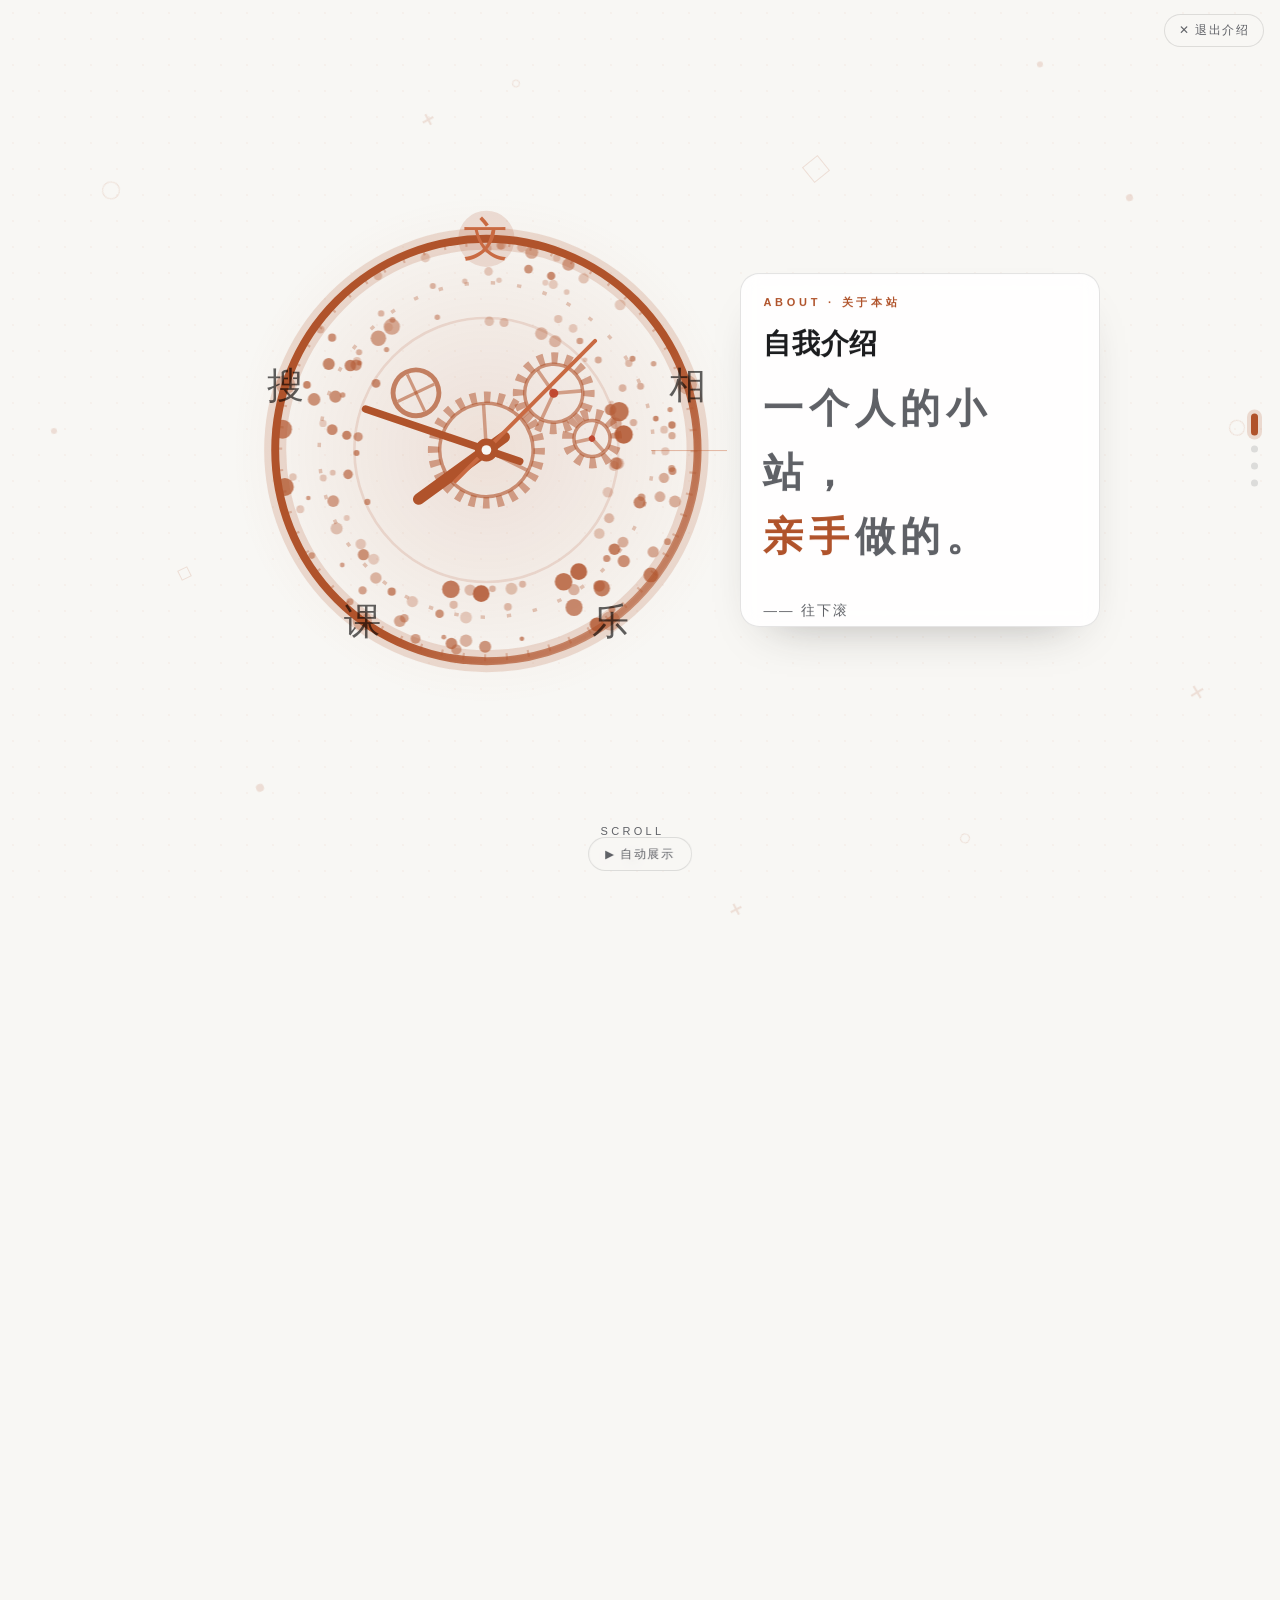
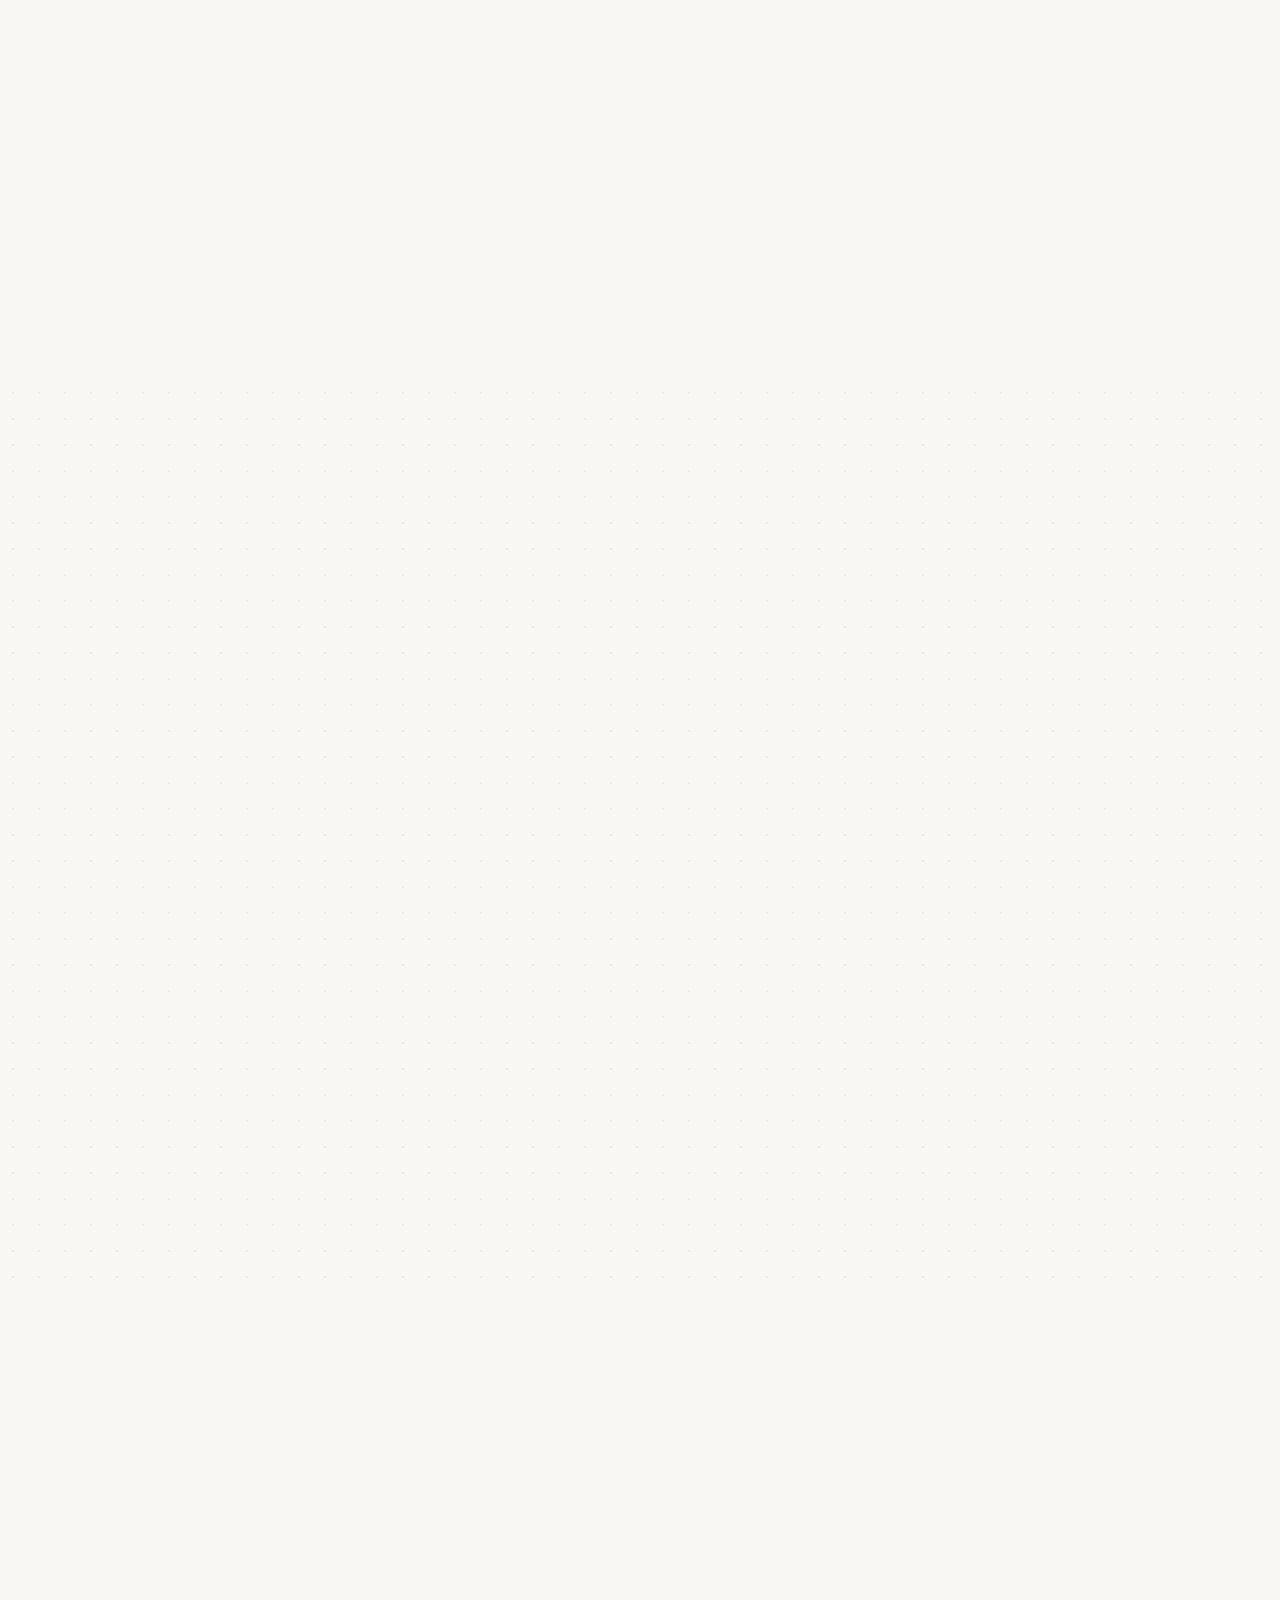
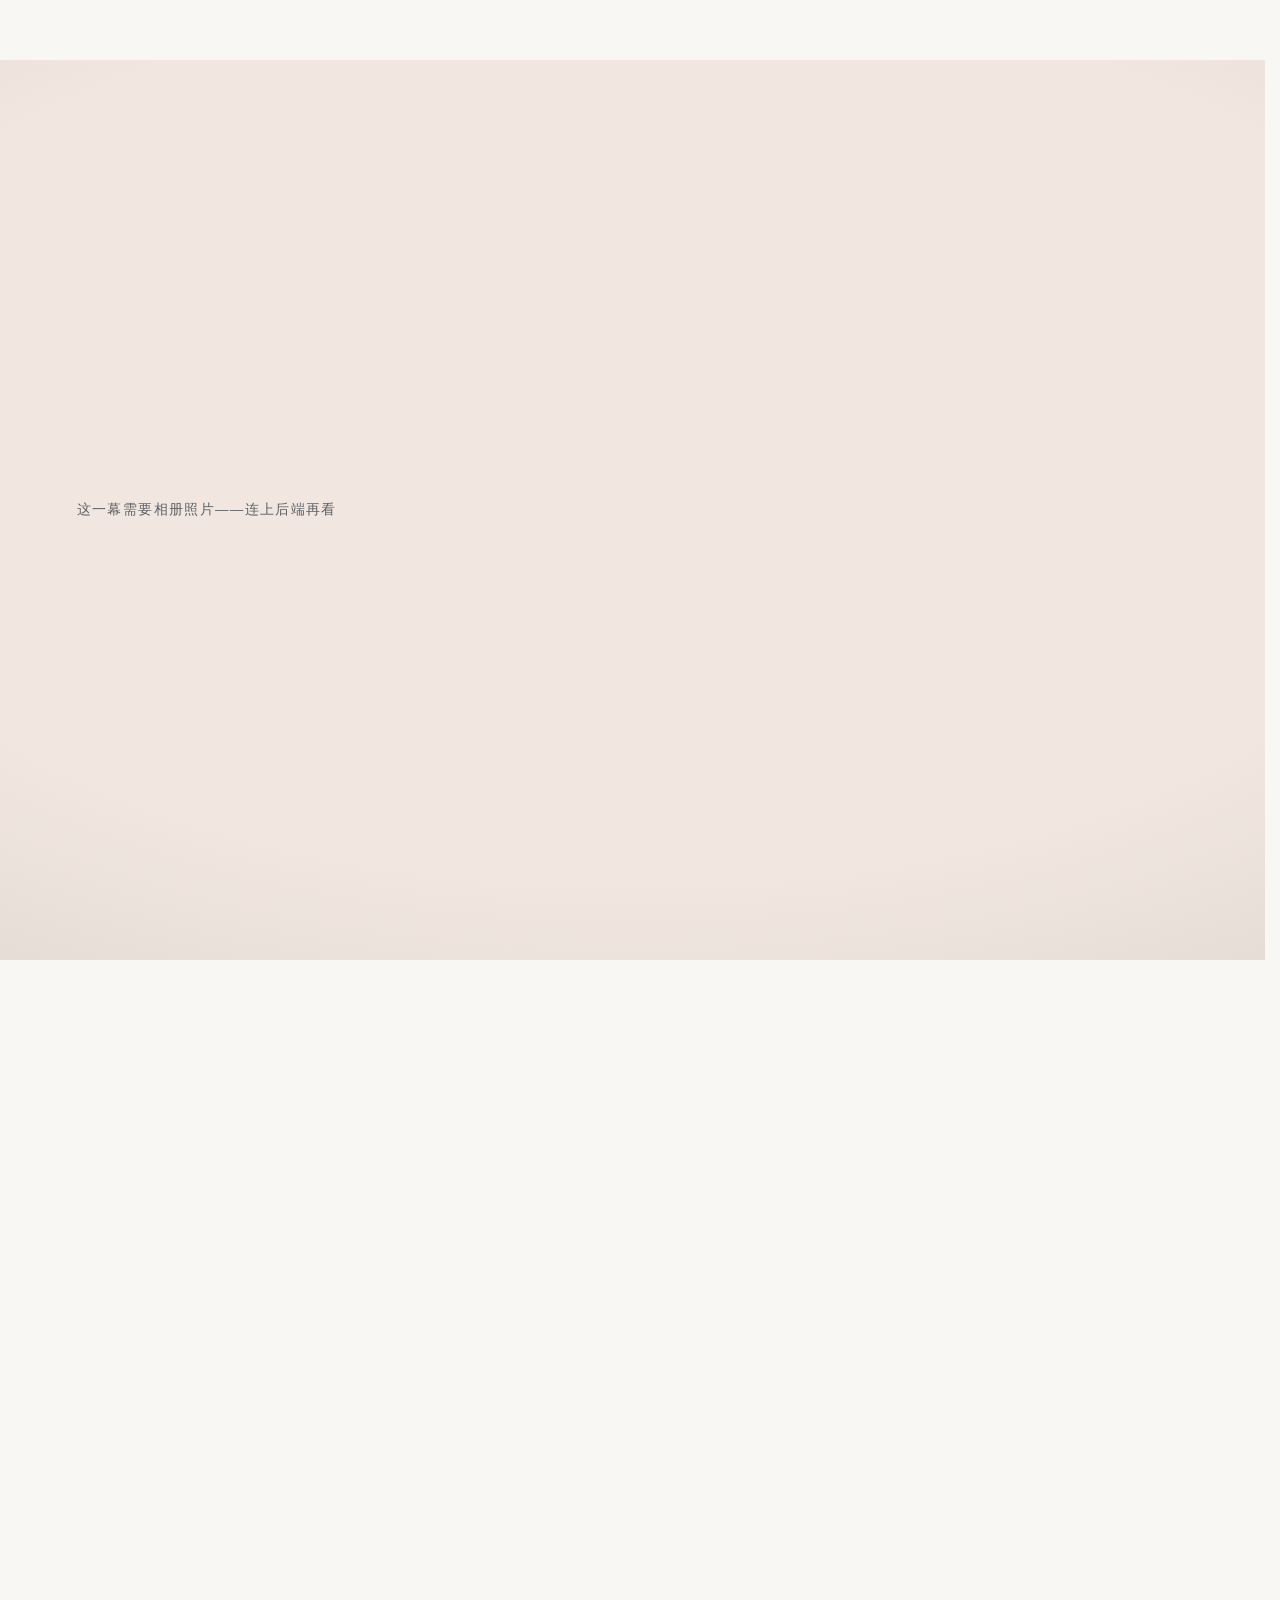
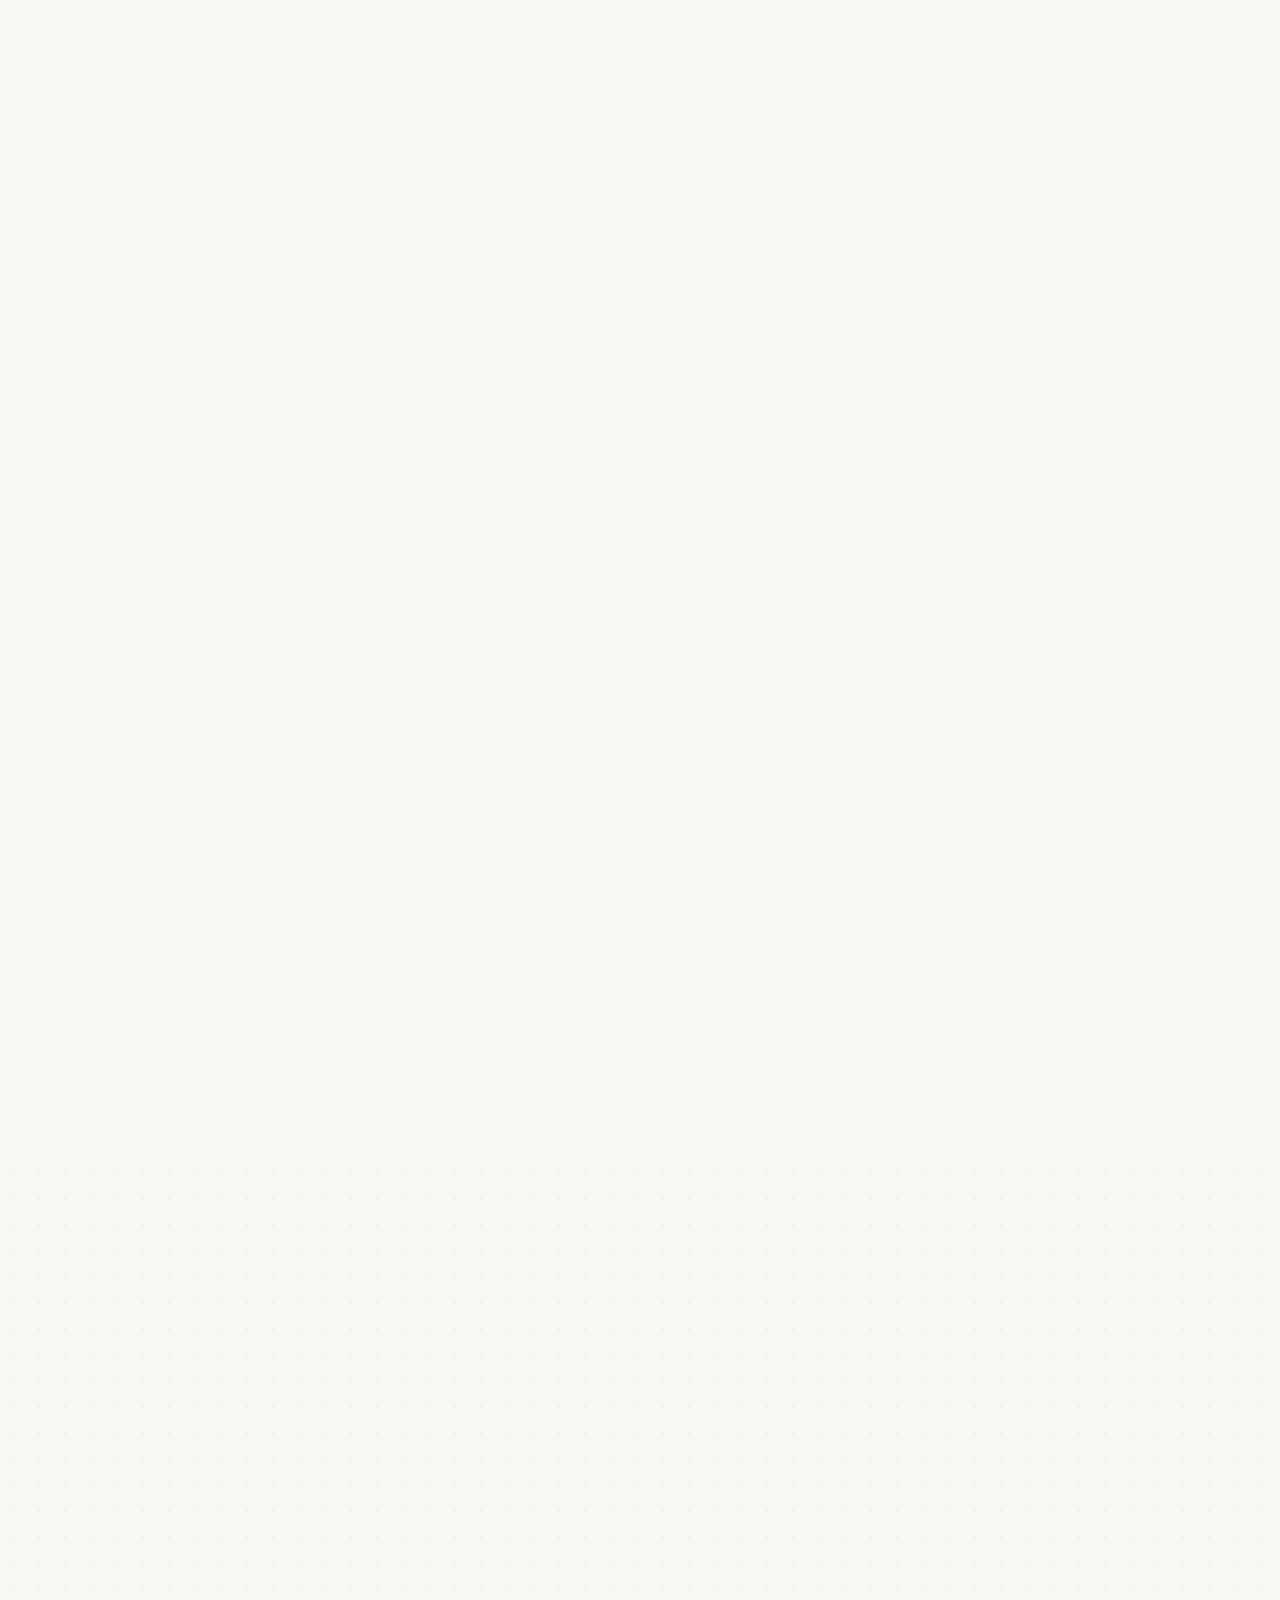
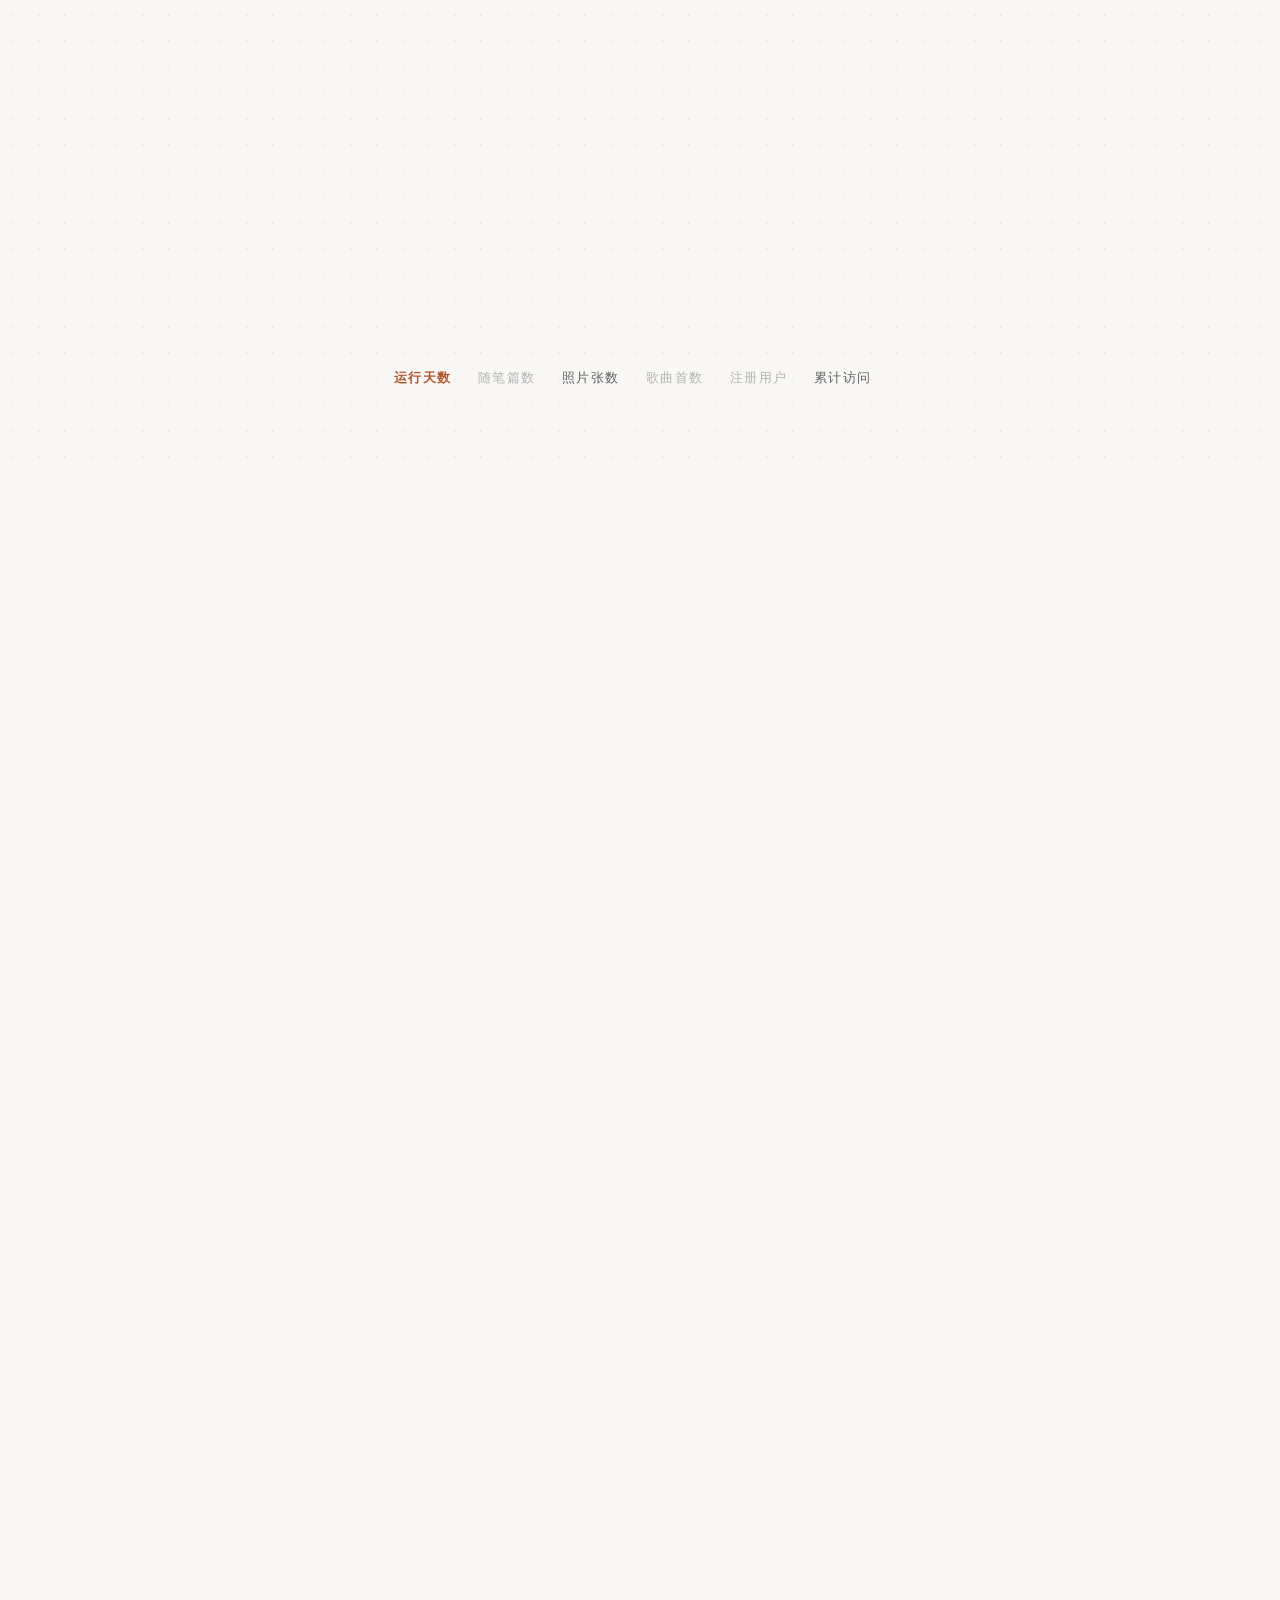
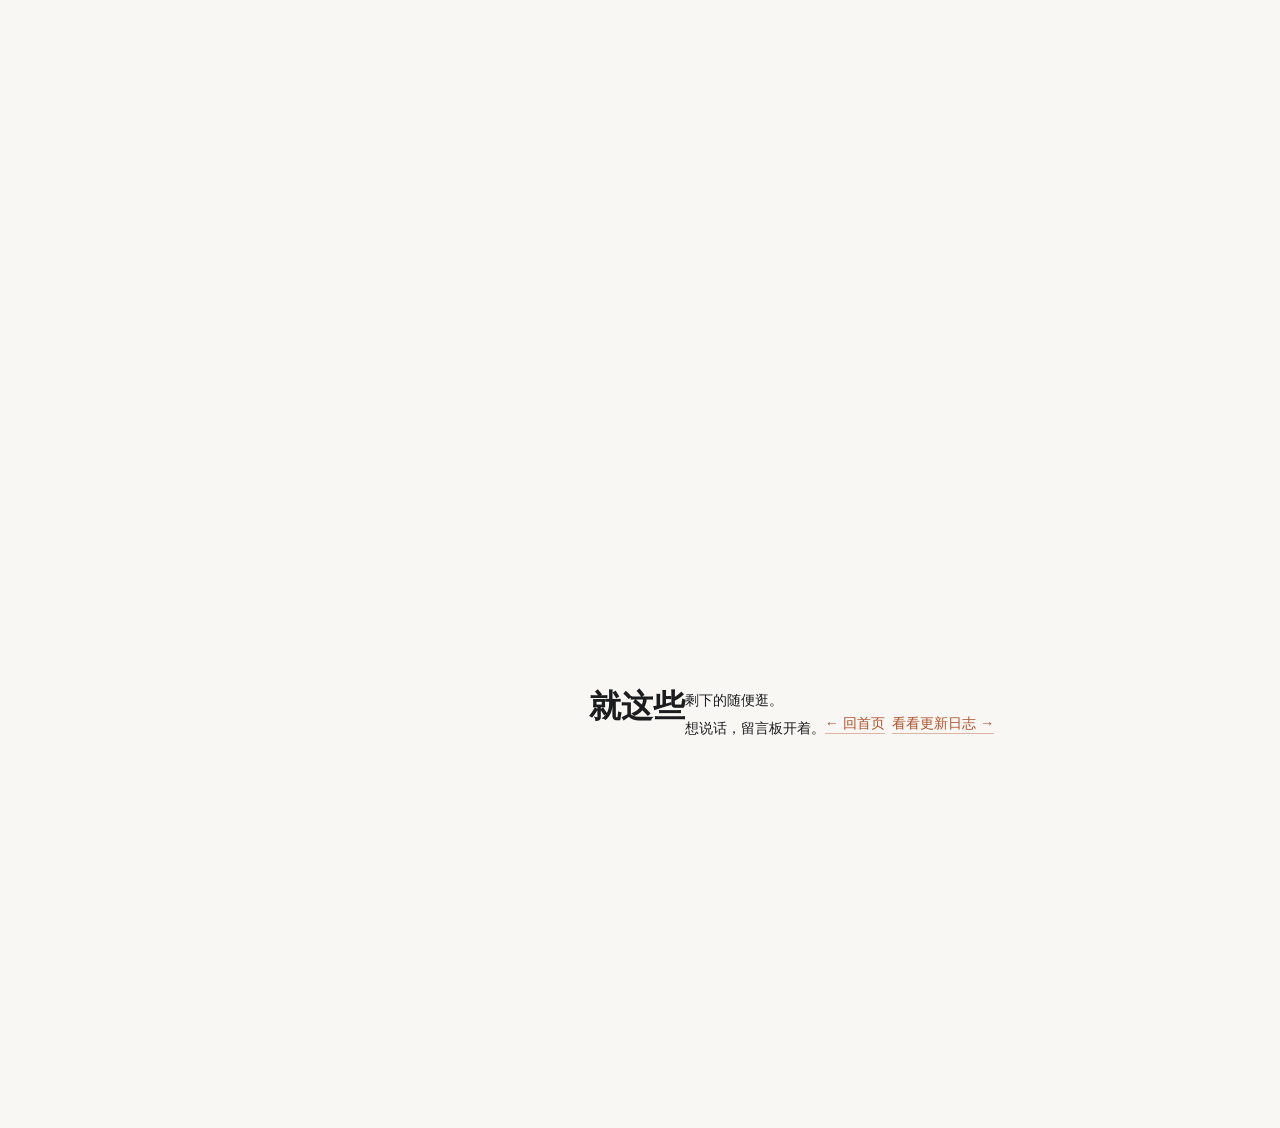
==== commit b8f0b12a: "「前台」/about/ 文案再砍半（站长定「更简短」）——开场字标「我的小站」；幕一两行（一个人的小站，/亲手做的。）+「—— 往下滚」；幕一标题「自我介绍」；五功能卡描述一句化（去读/去看看/回去听" ====
--- a/about/index.html
+++ b/about/index.html
@@ -3,9 +3,9 @@
 <head>
 <meta charset="UTF-8">
 <meta name="viewport" content="width=device-width, initial-scale=1.0">
-<meta name="description" content="YHuo 介绍页：滚动两分钟，把这个个人小站看一遍——随笔、相册、音乐、课表、搜索，末尾有真实站点数据。">
-<meta property="og:title" content="欢迎来到我的小站 - YHuo">
-<meta property="og:description" content="滚动两分钟，把这个个人小站看一遍：随笔、相册、音乐、课表、搜索，末尾有真实站点数据。">
+<meta name="description" content="YHuo 介绍页：滚动两分钟看完一个小站。">
+<meta property="og:title" content="我的小站 - YHuo">
+<meta property="og:description" content="滚动两分钟看完一个小站。">
 <meta property="og:type" content="website">
 <meta property="og:url" content="https://190963.xyz/about/">
 <meta property="og:image" content="https://190963.xyz/images/og-banner.jpg">
@@ -381,7 +381,7 @@
 <body>
 
   <div class="intro-stage" id="introStage" aria-hidden="true"></div>
-  <div class="intro-title" id="introTitle" aria-hidden="true">欢迎来到我的小站</div>
+  <div class="intro-title" id="introTitle" aria-hidden="true">我的小站</div>
   <div class="amb" id="amb" aria-hidden="true"></div>
   <div class="rail" id="rail" aria-hidden="true"></div>
 
@@ -425,7 +425,7 @@
     <div class="pin">
       <div class="story-note" id="note1">
         <div class="eyebrow-n" id="narEyebrow"></div>
-        <div class="nb-title">先自我介绍一下</div>
+        <div class="nb-title">自我介绍</div>
         <div class="nb-body nar-lines" id="narLines"></div>
         <div class="nar-dim" id="narDim"></div>
       </div>
@@ -455,8 +455,8 @@
       <div class="ph-grid" id="phGrid"><div class="ph-empty" style="grid-column: 1 / -1">照片数据加载中…</div></div>
       <div class="story-note" id="note3">
         <div class="eyebrow-n">GALLERY · 相册</div>
-        <div class="nb-title">照片随便看看</div>
-        <div class="nb-body">照片在后台「图片」页归入相册，前台自动按相册排列；点开任意一张就是灯箱，收藏后回到个人主页。</div>
+        <div class="nb-title">随手看看</div>
+        <div class="nb-body">点开任意一张就是灯箱，喜欢的可以收藏。</div>
         <div class="nb-album">ALBUM · <b id="note3Album">…</b></div>
         <a href="/album/">打开相册 →</a>
       </div>
@@ -469,20 +469,20 @@
       <div class="dat-mini" id="datMini"></div>
       <div class="story-note" id="note4">
         <div class="eyebrow-n">DATA · 真实数据</div>
-        <div class="nb-title">一些真实数字</div>
+        <div class="nb-title">真实数字</div>
         <div class="nb-body" id="statNote"></div>
-        <div class="dat-end" id="datEnd">就这些了 —— 谢谢你看到这里</div>
+        <div class="dat-end" id="datEnd">谢谢你看到这里</div>
       </div>
     </div>
   </section>
 
   <!-- 尾声 -->
-  <div class="auto-hint" id="autoHint" hidden>▶ 自动展示这段故事</div>
+  <div class="auto-hint" id="autoHint" hidden>▶ 自动展示</div>
 
   <div class="tail">
-    <h2>—— 就这些 ——</h2>
-    <p>剩下的自己去逛吧，顶栏或者下面的链接都能去。<br>
-    有什么想说的，留言板一直开着。</p>
+    <h2>就这些</h2>
+    <p>剩下的随便逛。<br>
+    想说话，留言板开着。</p>
     <p style="margin-top:18px;"><a class="tail-link" href="/">← 回首页</a>&nbsp;&nbsp;<a class="tail-link" href="/docs/">看看更新日志 →</a></p>
   </div>
   <a class="exit-about" href="/" aria-label="返回首页">✕ 退出介绍</a>
@@ -504,27 +504,26 @@
   var STORY_COPY = {
     eyebrow: 'ABOUT · 关于本站',
     narLines: [
-      '欢迎你来。',
-      '这是站长一个人的小站，',
-      '页面不多，都是<em>亲手</em>做的。',
+      '一个人的小站，',
+      '<em>亲手</em>做的。',
     ],
-    narDim: '—— 往下滚，两分钟看完',
+    narDim: '—— 往下滚',
     features: [
-      { ch: '文', h: '随笔 · 时间树', p: '想到什么写什么，按年份排好；点开一篇就是干净的阅读页。', href: '/notes/', go: '去读两篇' },
-      { ch: '相', h: '相册 · 灯箱', p: '照片按相册归好，点开逐张翻，喜欢的可以收藏。', href: '/album/', go: '去看看' },
-      { ch: '乐', h: '音乐 · 不断播', p: '站内切页歌不停，歌词逐字点亮，迷你条和悬浮款随你切。', href: '/', go: '回去听' },
-      { ch: '课', h: '课表 · 提醒', p: '上课前发邮件提醒，法定假期自动停发。', href: '/schedule/', go: '看看课表' },
-      { ch: '搜', h: '搜索 · Ctrl+K', p: '文档、随笔、音乐、照片一步直达；另藏两个彩蛋。', href: '/', go: '任意页按 Ctrl+K' },
+      { ch: '文', h: '随笔 · 时间树', p: '想写就写，按年份排好。', href: '/notes/', go: '去读' },
+      { ch: '相', h: '相册 · 灯箱', p: '点开逐张翻，喜欢就收藏。', href: '/album/', go: '去看看' },
+      { ch: '乐', h: '音乐 · 不断播', p: '切页歌不停，歌词逐字亮。', href: '/', go: '回去听' },
+      { ch: '课', h: '课表 · 提醒', p: '上课前邮件提醒，假期停发。', href: '/schedule/', go: '看课表' },
+      { ch: '搜', h: '搜索 · Ctrl+K', p: '全站一步直达，藏两个彩蛋。', href: '/', go: '任意页按 Ctrl+K' },
     ],
     statsNotes: [
-      '从上线那天起，一天没断。',
-      '想到什么写什么，攒下来的。',
-      '从相机和手机里挑出来的。',
-      '站内曲库的歌，都能听。',
-      '注册留下来的访客。',
-      '每次打开都有记录。',
+      '一天没断。',
+      '想到就写。',
+      '随手挑的。',
+      '都能听。',
+      '注册的访客。',
+      '每次都记着。',
     ],
-    endLine: '就这些了 —— 谢谢你看到这里',
+    endLine: '谢谢你看到这里',
   };
 
   /* ==================== 工具 ==================== */
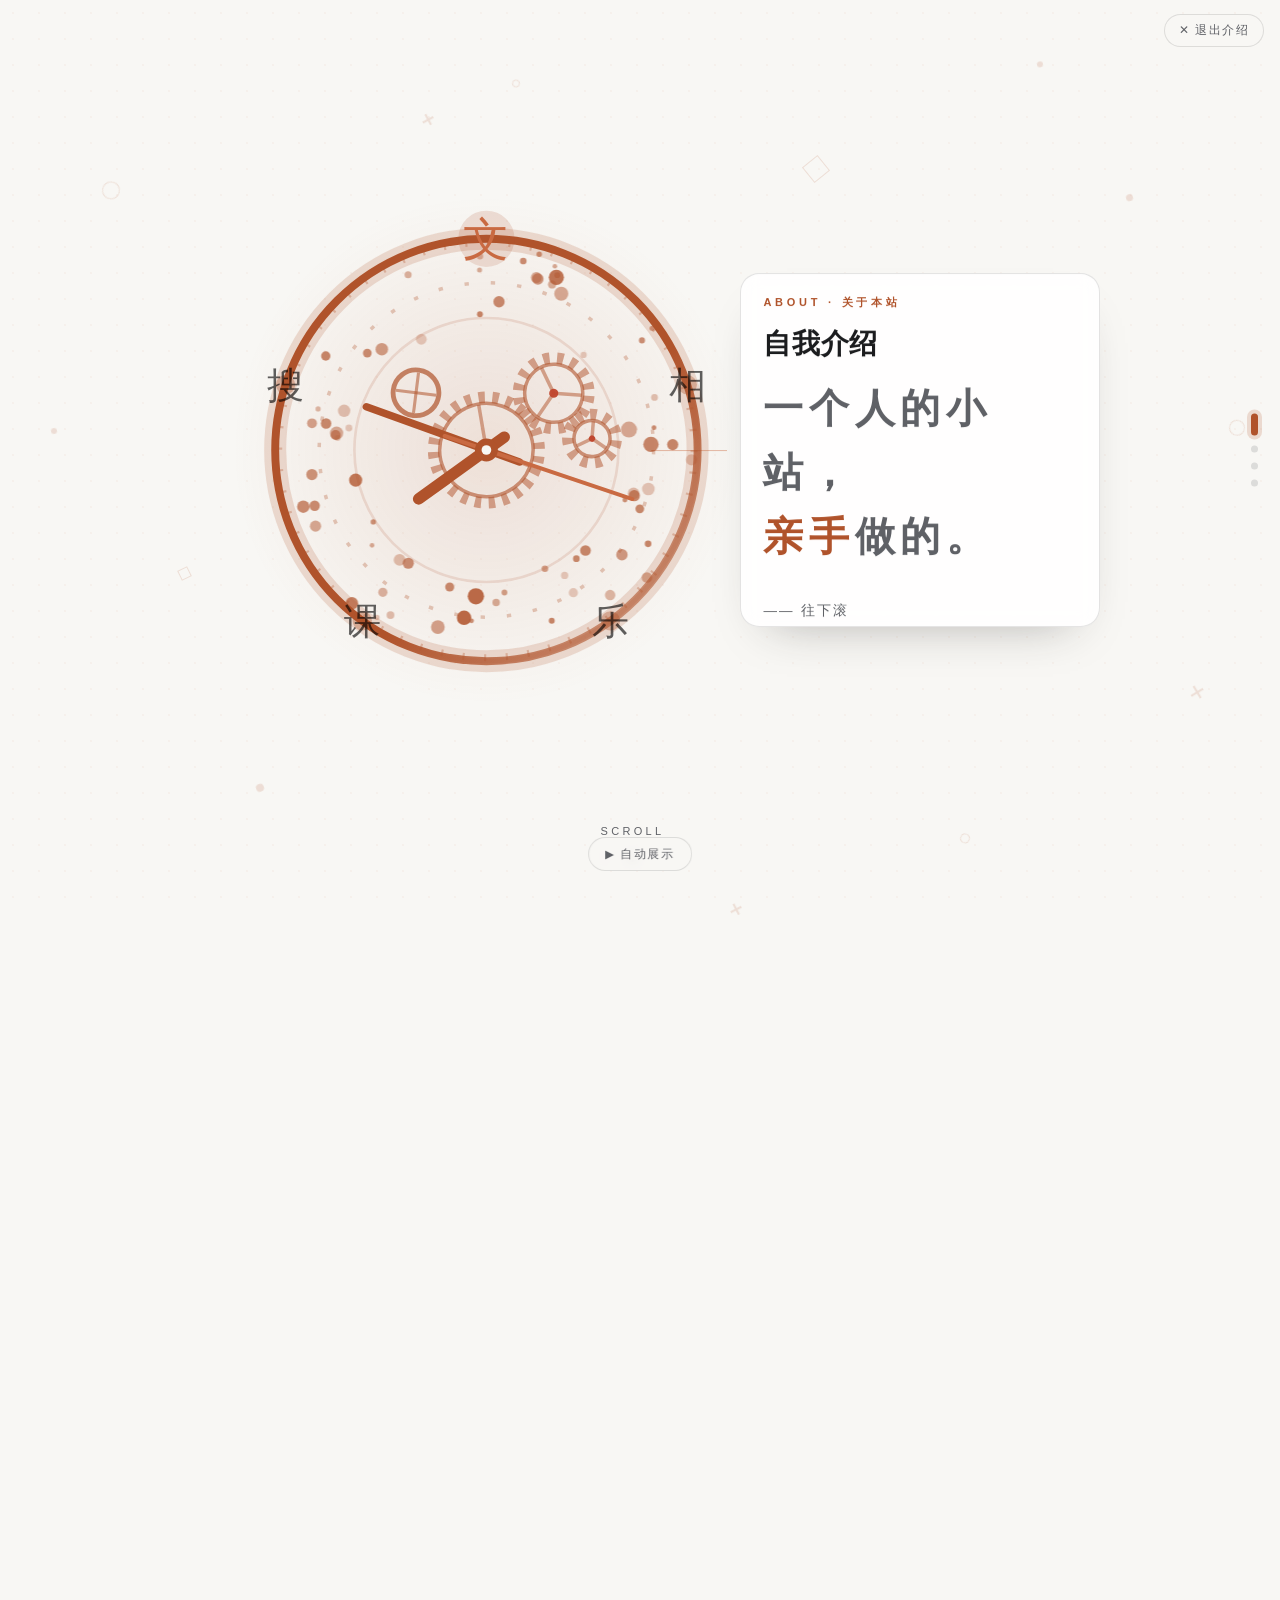
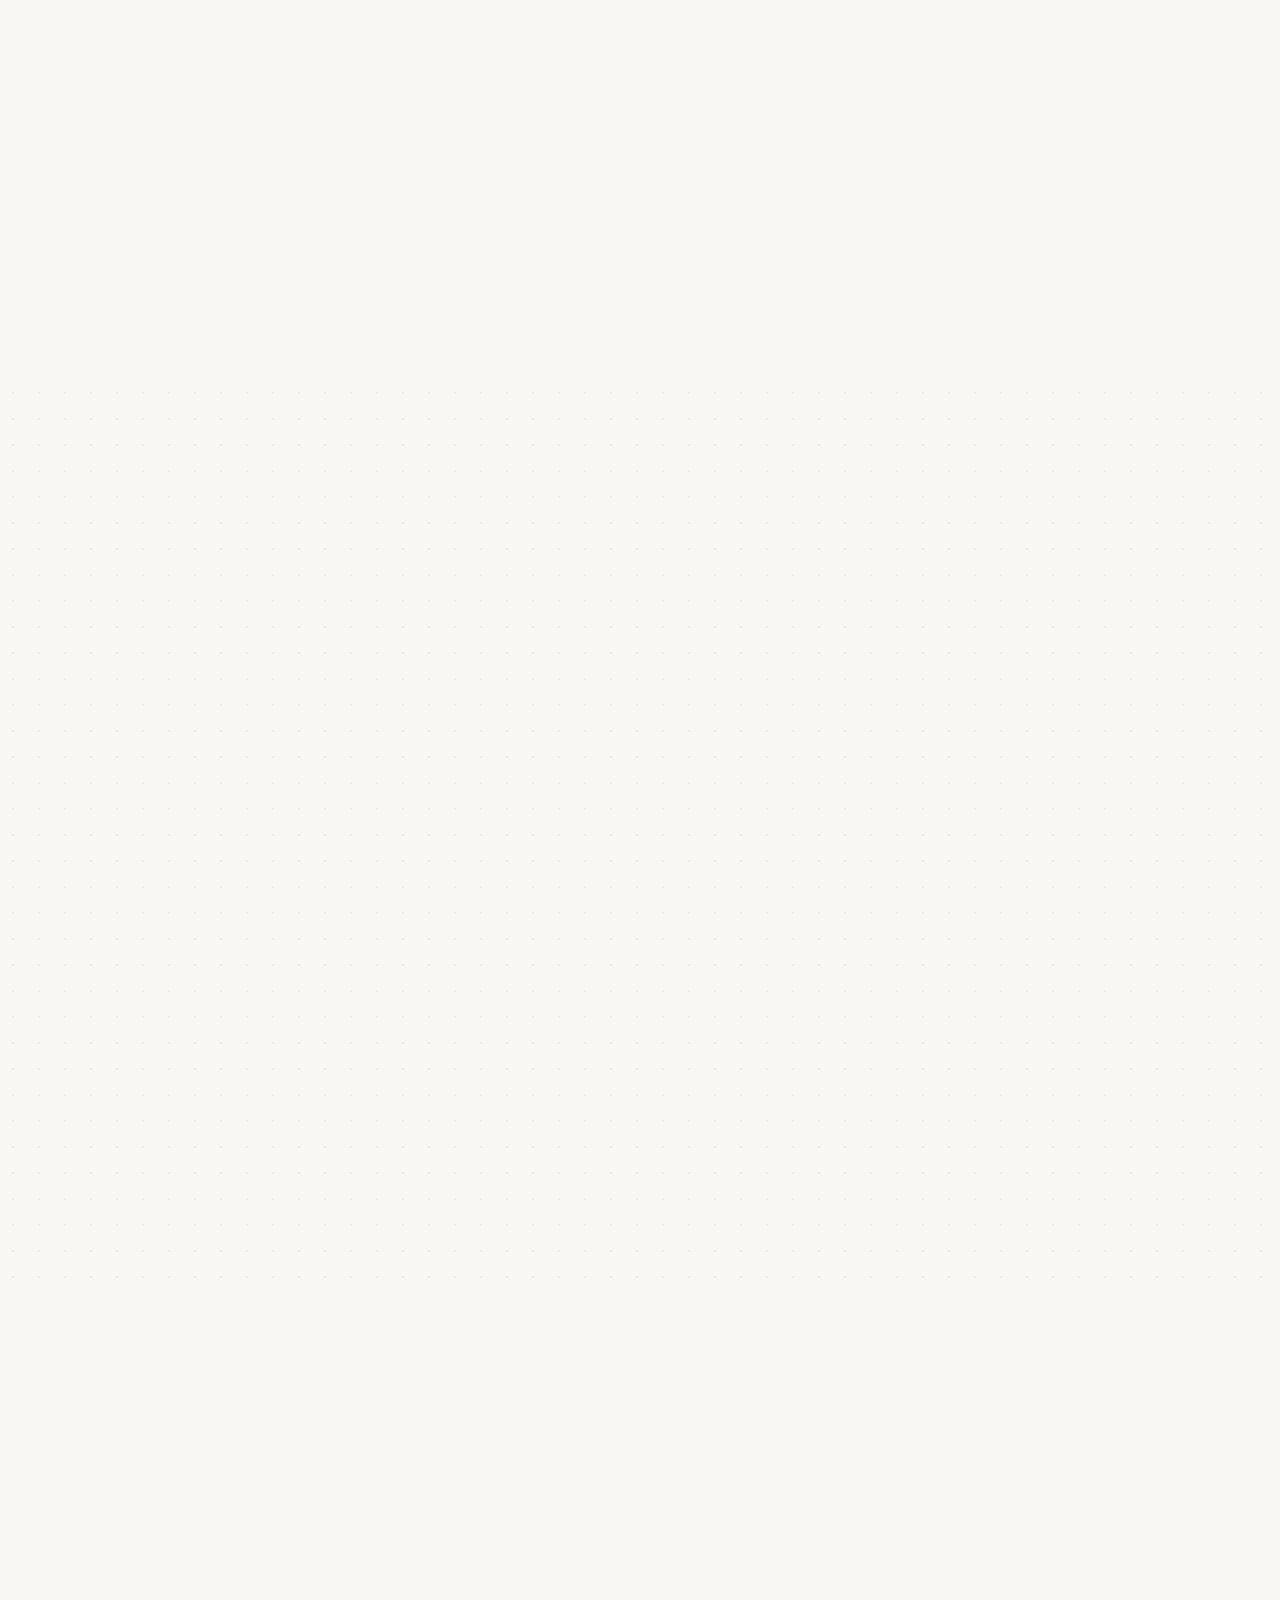
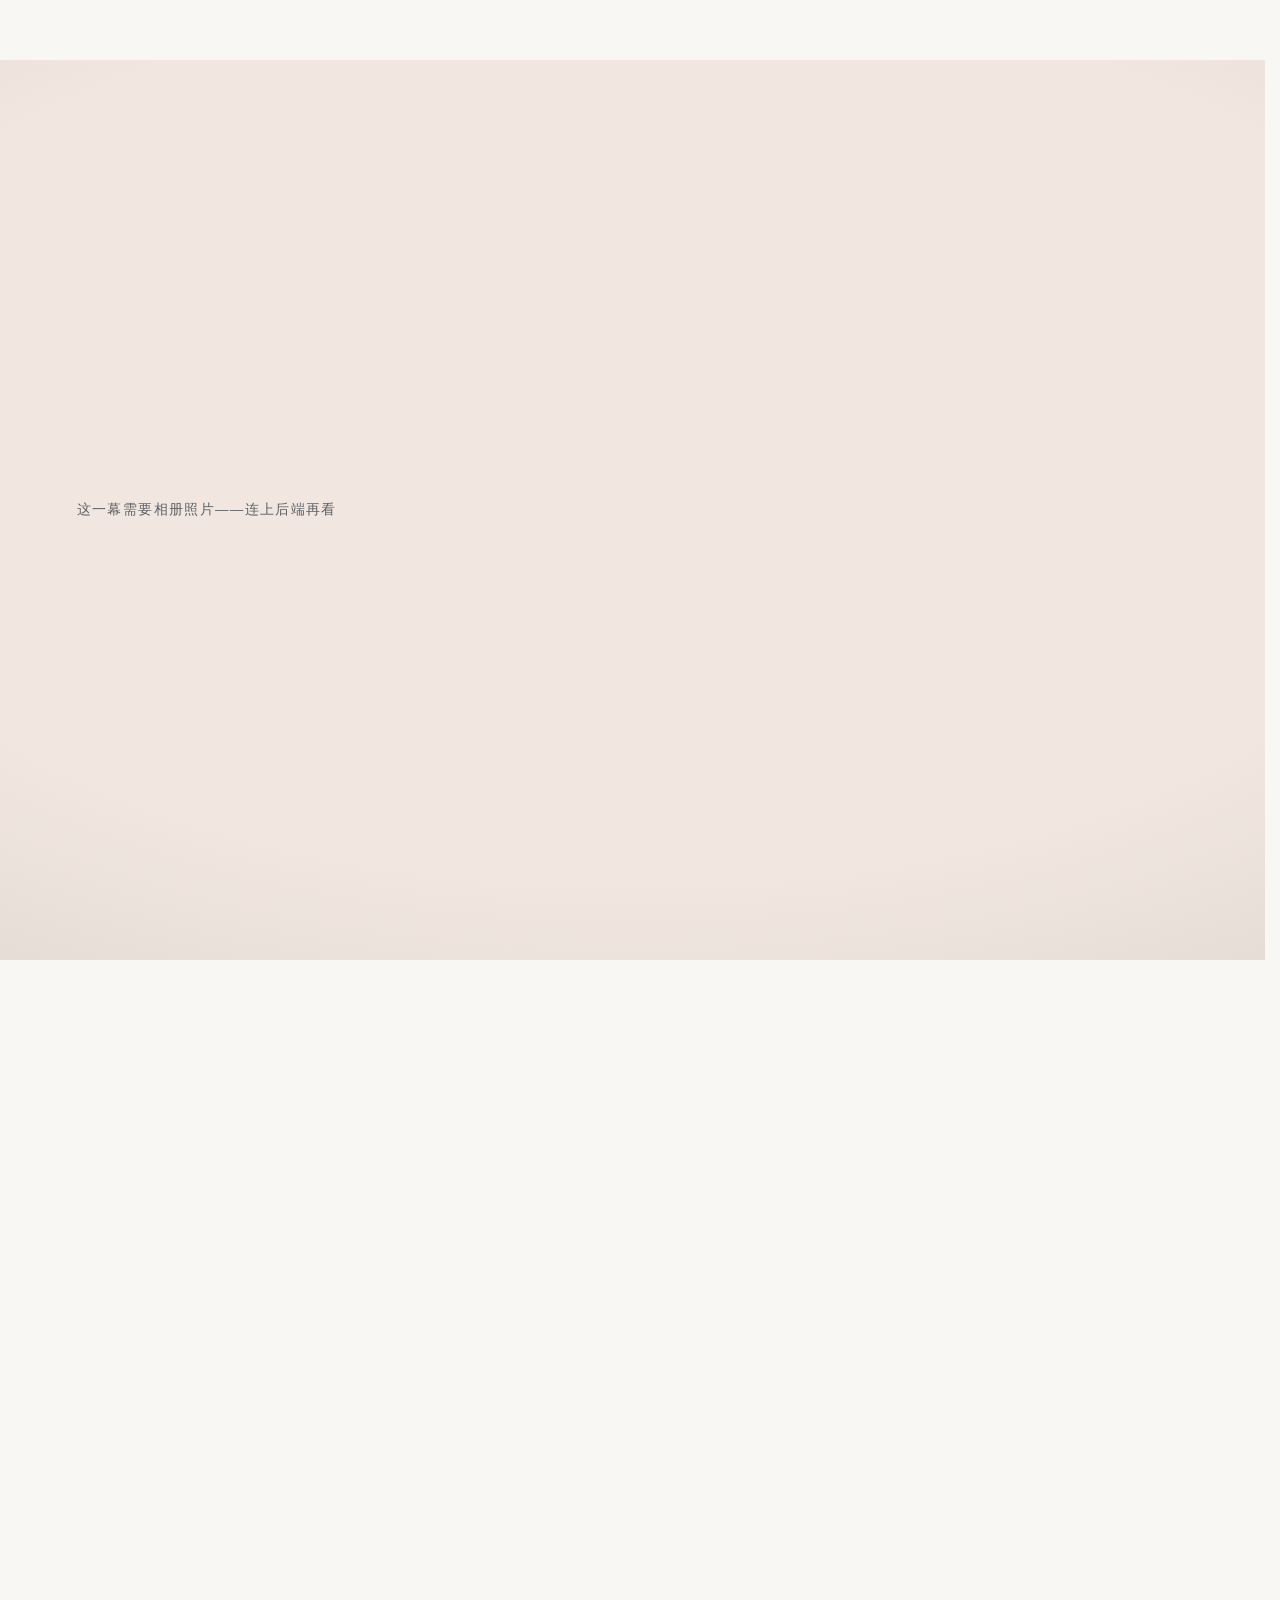
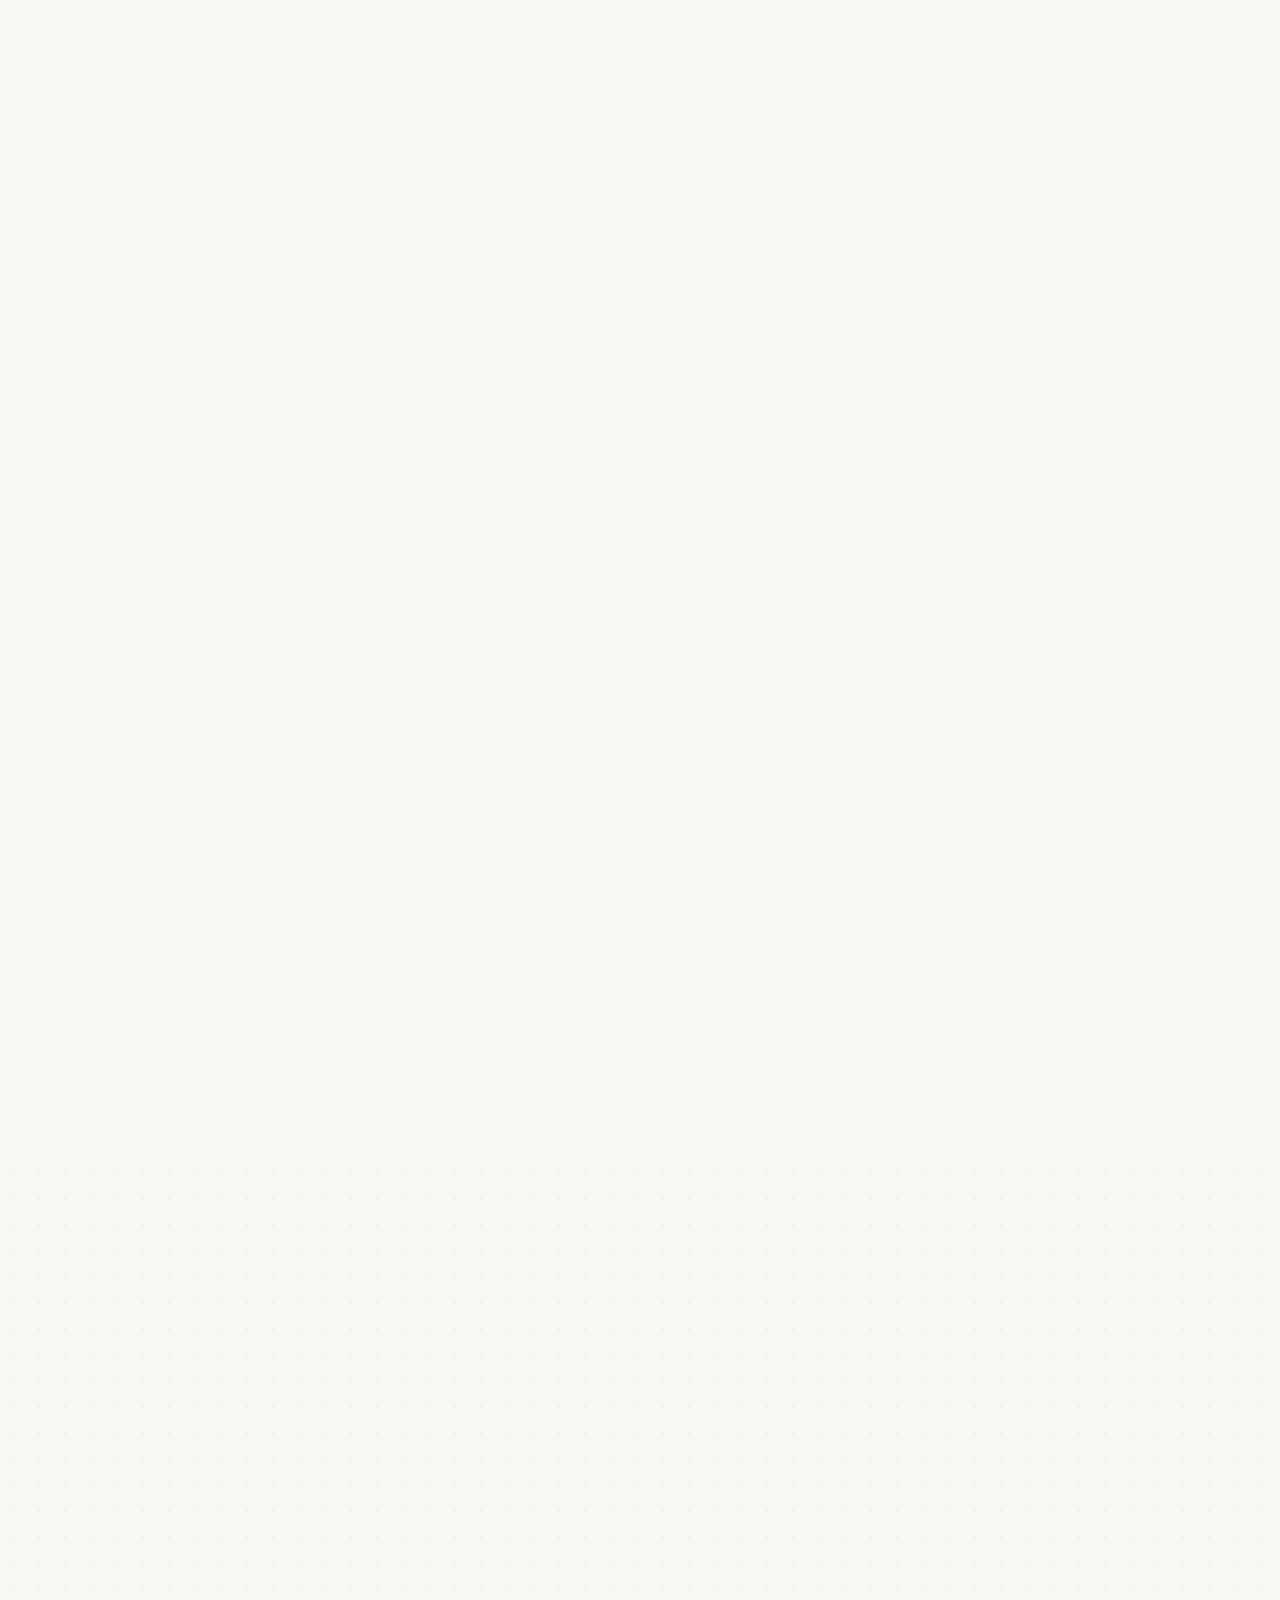
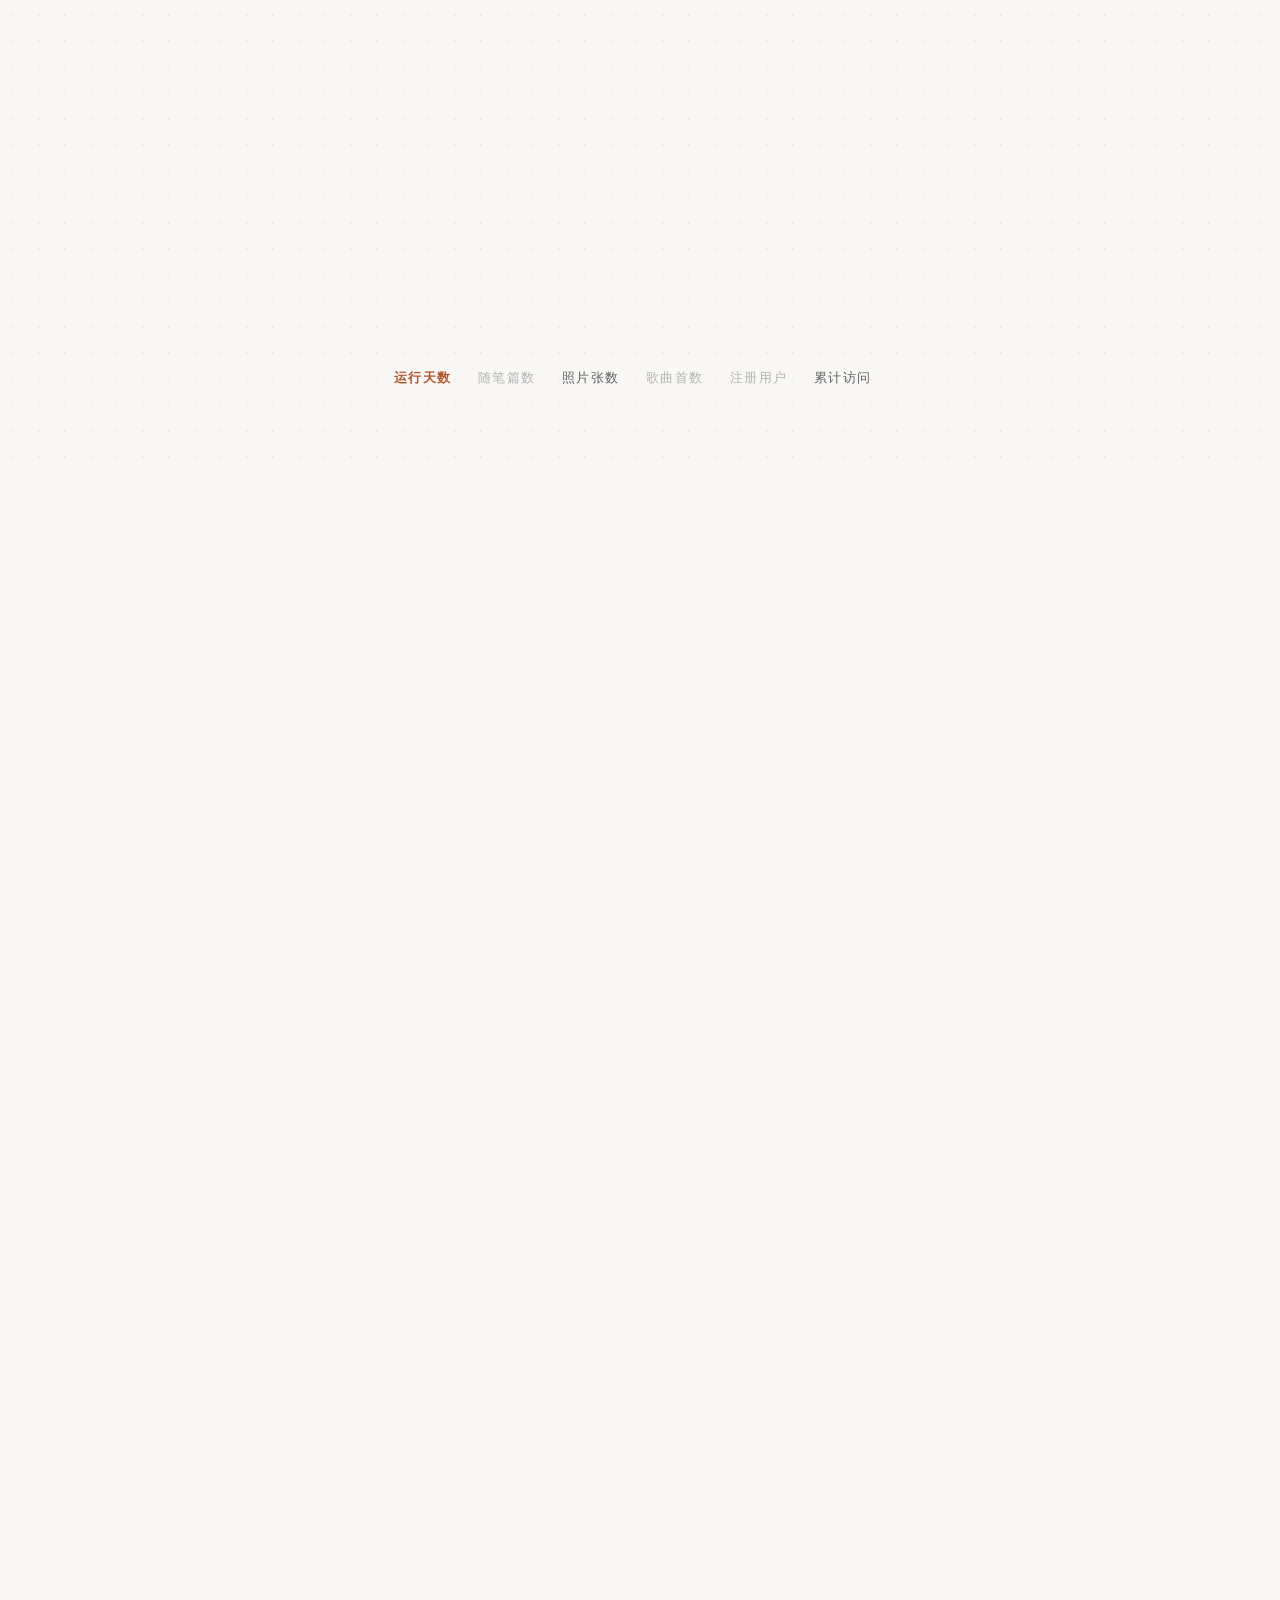
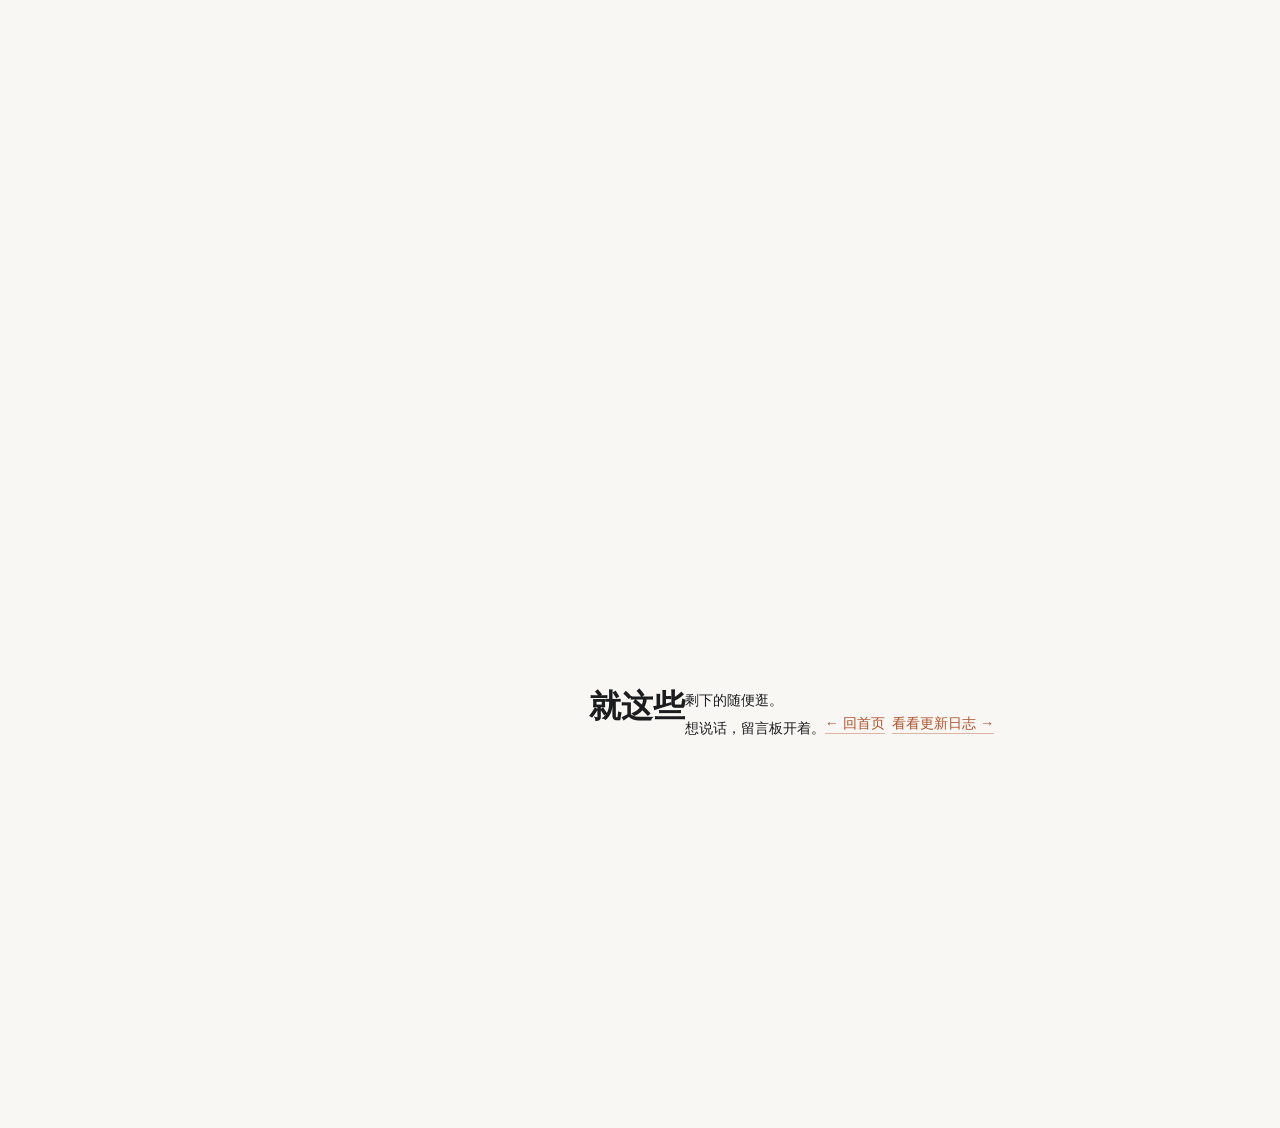
==== commit 277447c6: "「前台」/about/ 自动展示提速（站长问「能不能快点」）——AUTO_V 420→650 px/s（全程约 23s→约 15s），起步缓入 1.4s→0.9s；注释同步并标注「嫌快嫌慢只改这一个数" ====
--- a/about/index.html
+++ b/about/index.html
@@ -1035,7 +1035,7 @@
   /* ==================== 自动展示：匀速下滑走完四幕，用户意图即停 ==================== */
   var auto = { on: false, y: 0, lastT: 0, raf: 0 };
   var userIntent = false;
-  var AUTO_V = 420; // px/s：约 29s 走完全篇
+  var AUTO_V = 650; // px/s：约 15s 走完全篇（2026-10-08 深夜 420→650，站长要更快；嫌快嫌慢只改这一个数）
   function startAuto() {
     if (reduced || auto.on) return; // 点播制：仅按钮触发（滚轮/触摸仍随时打断）
     auto.on = true;
@@ -1057,9 +1057,9 @@
     if (!auto.on) return;
     var dt = Math.min(0.05, (t - auto.lastT) / 1000 || 0.016);
     auto.lastT = t;
-    // 起步缓入（1.4s 从 0 拉到全速），避免从静止猛冲
+    // 起步缓入（0.9s 从 0 拉到全速），避免从静止猛冲
     var run = (t - auto.startT) / 1000;
-    var v = AUTO_V * Math.min(1, run / 1.4);
+    var v = AUTO_V * Math.min(1, run / 0.9);
     auto.y += v * dt;
     var max = document.documentElement.scrollHeight - window.innerHeight;
     if (auto.y >= max) { auto.y = max; window.scrollTo(0, auto.y); stopAuto(); return; }
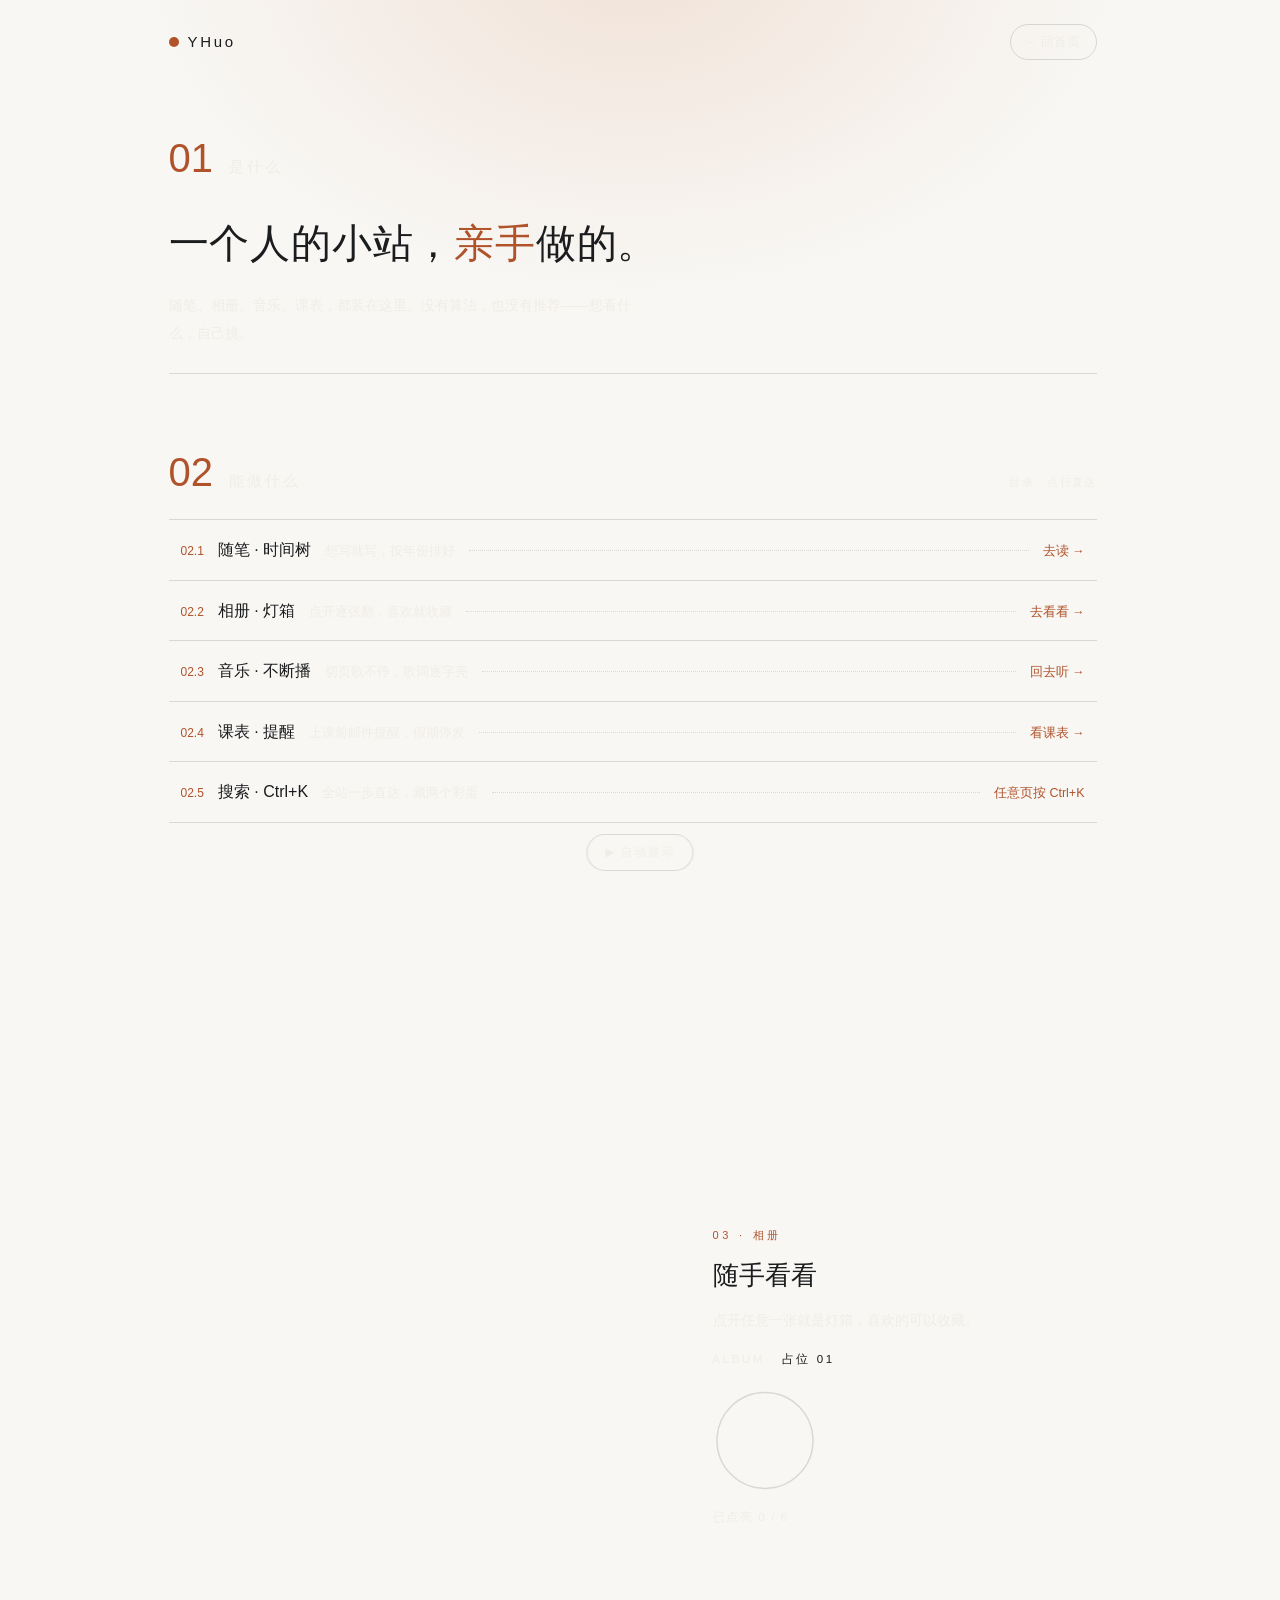
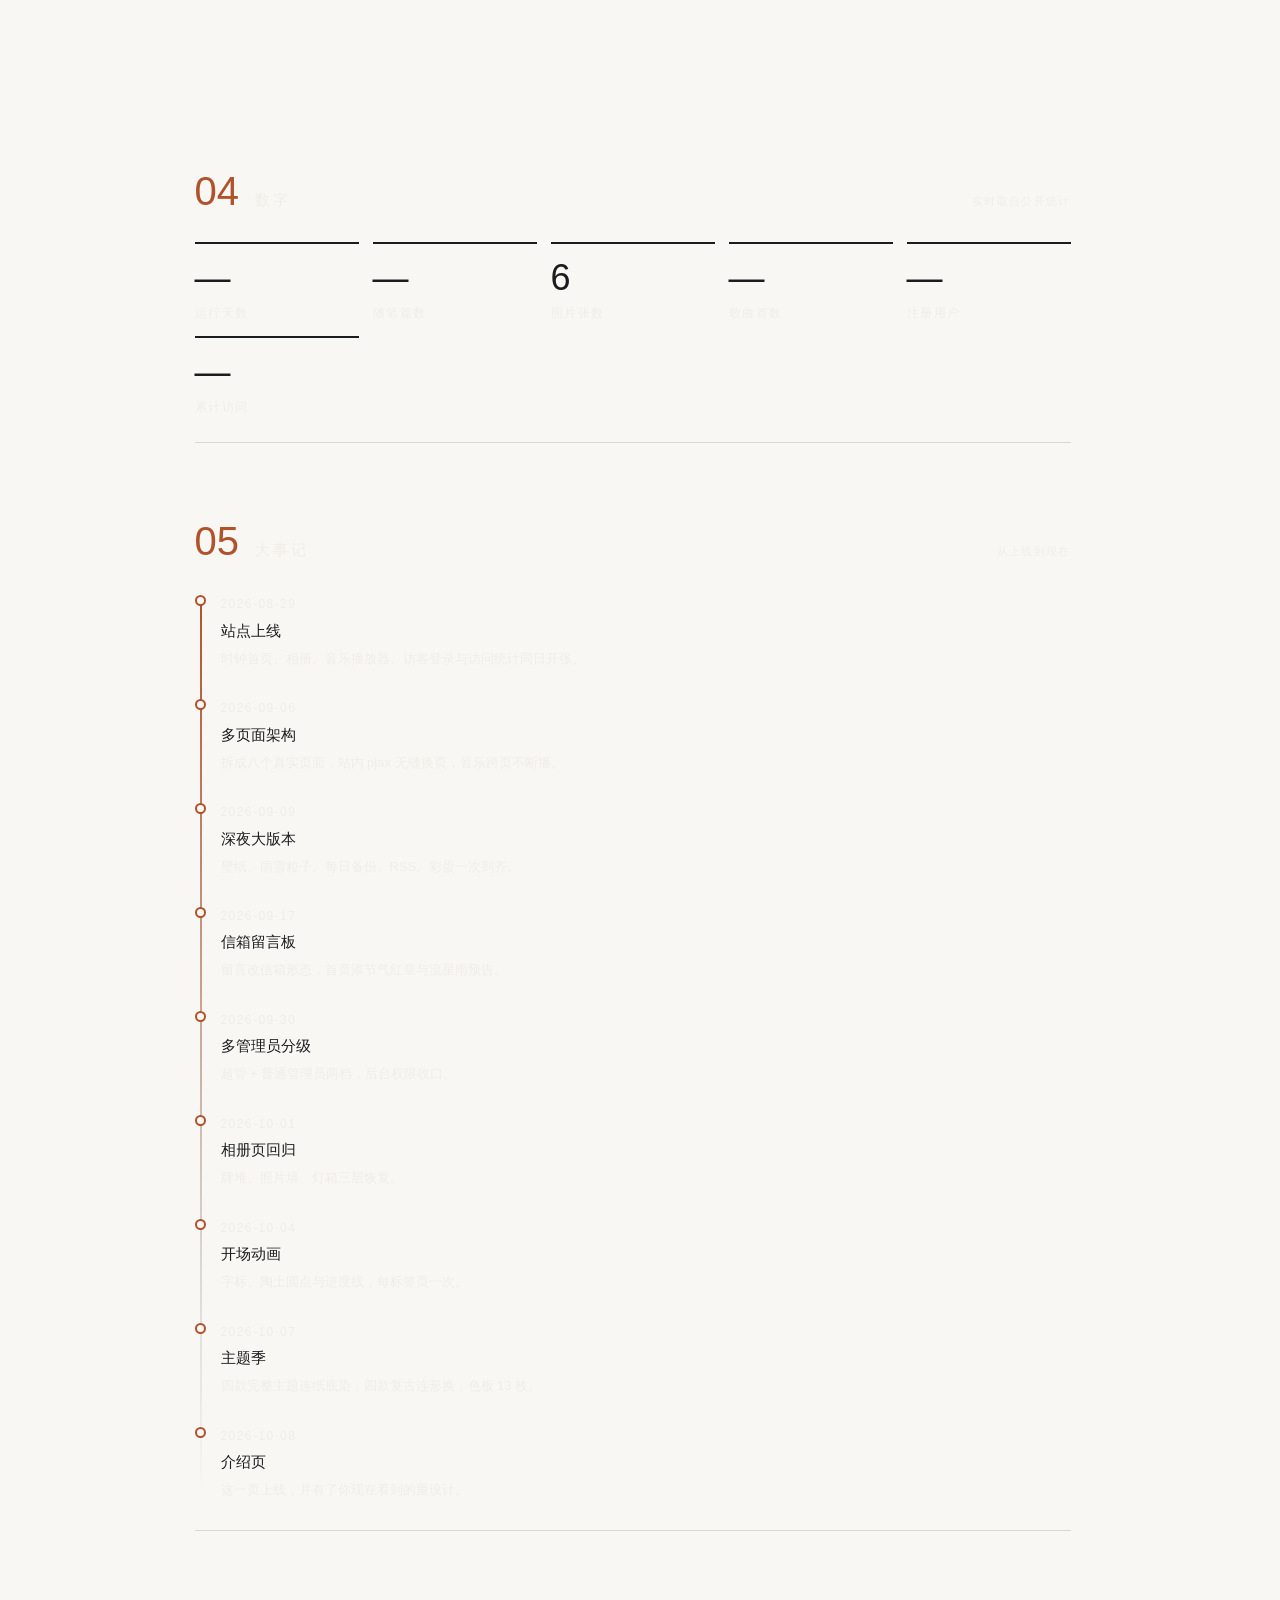
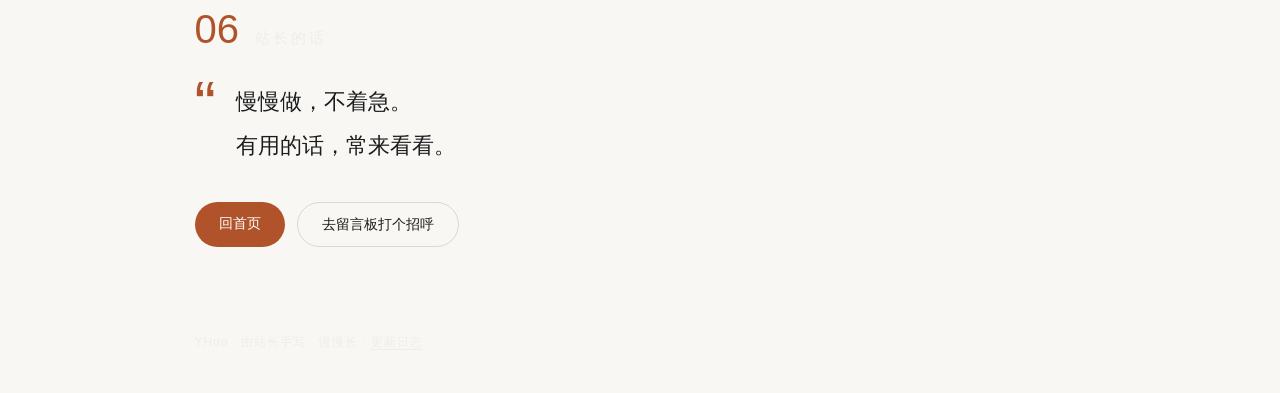
==== commit 4a620d06: "「前台」/about/ v3 定稿：方案 A「翻开的小志」正式集成（站长预览后拍板「a很好」）——①整页替换为编辑排版六章节：01 是什么（大字宣言）/02 能做什么（杂志目录式：虚线引导+行悬停高亮" ====
--- a/about/index.html
+++ b/about/index.html
@@ -1,11 +1,11 @@
 <!DOCTYPE html>
-<html lang="zh-CN" class="light" data-page="about">
+<html lang="zh-CN" data-page="about">
 <head>
 <meta charset="UTF-8">
 <meta name="viewport" content="width=device-width, initial-scale=1.0">
-<meta name="description" content="YHuo 介绍页：滚动两分钟看完一个小站。">
+<meta name="description" content="YHuo 介绍：功能一览、真实站点数据与大事记。一个人的小站，亲手做的。">
 <meta property="og:title" content="我的小站 - YHuo">
-<meta property="og:description" content="滚动两分钟看完一个小站。">
+<meta property="og:description" content="滚动两分钟看完一个小站：随笔、相册、音乐、课表、搜索。">
 <meta property="og:type" content="website">
 <meta property="og:url" content="https://190963.xyz/about/">
 <meta property="og:image" content="https://190963.xyz/images/og-banner.jpg">
@@ -14,360 +14,165 @@
 <link rel="icon" type="image/png" href="/assets/icons/favicon.png">
 <title>关于本站 - YHuo</title>
 <!--
-  关于页（2026-10-08 由 scroll-demo 演示小样转正，站长定）：滚动叙事介绍页。与演示版差异：①主题跟随（内联色值换语义变量）②common.js about 模块驱动（init/destroy，pjax 安全）
-  布局铁律：圆环是唯一主角（居中偏侧，随幕左右交替），内容永远在环旁边的「注解位」，
-  左右交替出现；注解卡带 1px 连线从环边缘画出，出现时机与环变形同步（环变形过 40% 滑入）。
-  开场动画（进页一次 ~2.1s，滚动可打断）：环画圆 → 刻度 stagger → 叙事行逐行浮现 → 注解就位。
-  幕结构不变：表盘（起源）→ 轨道（功能）→ 光圈（相册）→ 年轮（数据）→ 印章（尾声）。
-  引擎：sticky 钉屏 + 幕内进度 0..1；rAF 批量 + 进度无变化不写；transform/opacity/stroke-dashoffset only。
-  文案集中在 STORY_COPY。reduced-motion：全部直出终态。
-  2026-10-08 深夜大改（站长定调：滚动叙事保留，观感大改而非移除；当天曾误改编辑式静态页已回退）：
-  ①装配仪式 4.2s→2.1s（updateWatch 时间轴与 CSS delay 同步压缩）②自动展示改幕一「▶ 自动展示」按钮点播，
-  不再开场后自动开跑抢滚轮（滚轮/触摸仍随时打断）③四幕总滚动 1800vh→1100vh④注解卡卡片化（纸卡+描边+
-  圆角 var(--radius)+毛玻璃）+ 环后光晕 + 辉光细节（视觉大改层见 style 尾部）⑤--line 更名 --lineScale
-  （原与 :root 颜色变量撞名——JS 每帧写数字进颜色变量，dat-end 的 border-top 一直是坏的，顺手修正）。
+  关于本站介绍页 v3（2026-10-10，站长拍板方案 A「翻开的小志」正式集成）：
+  编辑排版六大章节——01 是什么 / 02 能做什么（目录式）/ 03 相册（保留幕）/ 04 数字 / 05 大事记 / 06 站长的话。
+  沿革：v1 滚动叙事（c94f962 转正→5b927fe 判空 hotfix→0a398b6 节奏视觉大改→e02970f/277447c 文案与速度）→
+  10-09 两方案预览（about-a/b.html，站长选 A）→ 本笔集成。
+  主题跟随：颜色全走 site.css 语义变量（--apple-*/--brand-*），圆角 var(--radius)、字体 var(--font-sans)
+  ——复古四款直角化/宋体总闸自动吃到，13 色板与深浅零额外适配。
+  数据三级链：本地 /api/* → 线上 yhuo.pages.dev/api/*（CORS ACAO:*，媒体 URL 加前缀）→ 占位兜底；
+  本地库为空时照片/数字自动借线上真数据。相册幕：照片卡+取景框四角+逐张点亮+弧线计数+ALBUM 读出（原样保留）。
+  自动展示为点播按钮（不抢滚轮）；开场 1.5s 可滚动打断；reduced-motion 全部直出。
+  本页自含不进八页外壳比对（坑 23 免同步）；pjax 对无 main.page-main 页整页加载兜底，无清理负担。
 -->
 <style>
-  /* 主题跟随：变量值取自 site.css 语义变量（深浅/复古主题自动跟随；本页原内联色值全部退役）。
-     --clay 用 --apple-primary（主题色），--paper 用 --apple-background（纸底/画布同源） */
   :root {
-    --paper: var(--apple-background, #f7f5f0);
+    --paper: var(--apple-background, #f7f5ef);
     --ink: var(--apple-foreground, #262220);
-    --ink-soft: var(--apple-muted-foreground, #6f675e);
-    --clay: var(--apple-primary, #b0532b);
-    --clay-warm: var(--brand-400, #d98d5f);
-    --line: color-mix(in srgb, var(--apple-foreground, #262220) 12%, transparent);
+    --muted: var(--apple-muted-foreground, #6f675e);
+    --clay: var(--apple-primary, #b0522b);
+    --clay-soft: color-mix(in srgb, var(--apple-primary, #b0522b) 10%, transparent);
+    --line: color-mix(in srgb, var(--apple-foreground, #262220) 14%, transparent);
+    --card: var(--apple-card, #fffdf9);
   }
   * { margin: 0; padding: 0; box-sizing: border-box; }
-  html { scroll-behavior: smooth; }
-  body {
-    background: var(--paper); color: var(--ink);
-    font-family: 'DM Sans', 'PingFang SC', 'Microsoft YaHei', sans-serif;
-    overflow-x: hidden;
-  }
-
-  /* ========= 全屏开场舞台（装配仪式的影院幕布，结束后淡出交棒） ========= */
-  .intro-stage {
-    position: fixed; inset: 0; z-index: 4; background: color-mix(in srgb, var(--apple-foreground) 92%, #000000);
-    opacity: 1; transition: opacity 0.85s ease;
-  }
-  body:not(.intro) .intro-stage { opacity: 0; pointer-events: none; }
-  .intro-title {
-    position: fixed; z-index: 6; left: 50%; top: 79%; transform: translateX(-50%);
-    color: var(--clay-warm); font-weight: 700;
-    font-size: clamp(17px, 2.6vw, 27px); letter-spacing: 0.55em; text-indent: 0.55em;
-    white-space: nowrap; opacity: 0; pointer-events: none;
-    transition: opacity 0.6s ease, letter-spacing 1.4s cubic-bezier(0.2, 0.7, 0.2, 1);
-  }
-  body.intro .intro-title { opacity: 1; letter-spacing: 0.2em; }
-  body:not(.intro) .intro-title { opacity: 0; letter-spacing: 0.32em; }
-  /* 开场期间：环居中放大特写，注解卡/cue 全部让位 */
-  body.intro .ring-fix {
-    left: 50%; top: 46%;
-    transform: translate(-50%, -50%);
-    width: min(66vmin, 580px); height: min(66vmin, 580px);
-  }
-  body.intro .story-note, body.intro #act1 .cue { opacity: 0 !important; }
-
-  /* ========= 居中恒定圆环（主角） ========= */
-  .ring-fix {
-    position: fixed; left: 50%; top: 50%; width: min(50vmin, 440px); height: min(50vmin, 440px);
-    transform: translate(-50%, -50%); z-index: 5; pointer-events: none;
-    transition: transform 0.9s cubic-bezier(0.32, 0.72, 0, 1), opacity 0.5s,
-      width 0.9s cubic-bezier(0.32, 0.72, 0, 1), height 0.9s cubic-bezier(0.32, 0.72, 0, 1);
-  }
-  .ring-fix.seal { opacity: 0.5; left: 28%; top: 50%; width: min(30vmin, 240px); height: min(30vmin, 240px); }
-  .ring-fix { color: var(--clay); } /* 纸底幕=陶土 */
-  body.story-dark .ring-fix { color: var(--clay-warm); } /* 墨底幕=暖橙 */
-  body.in-act1 .ring-fix { transform: translate(calc(-50% - 12vw), -50%); }   /* 偏左，注解在右 */
-  body.in-act2 .ring-fix { transform: translate(calc(-50% + 12vw), -50%); }   /* 偏右，注解在左 */
-  body.in-act3 .ring-fix { transform: translate(calc(-50% + 24vw), -50%); opacity: 0.22; } /* 让位照片 */
-  body.in-act4 .ring-fix { transform: translate(calc(-50% + 8vw), -50%); }    /* 微偏右，注解在左 */
-  .ring-fix svg { width: 100%; height: 100%; display: block; overflow: visible; }
-  .ring-fix .track { fill: none; stroke: currentColor; opacity: 0.16; stroke-width: 1.1; }
-  /* 表圈微刻度：dashed 圆环模拟 60 道细刻度（零 JS 静态层） */
-  .ring-fix .minring { fill: none; stroke: currentColor; opacity: 0.3; stroke-width: 1.6; stroke-dasharray: 0.5 4.443; }
-  /* 内圈机芯层：反向慢转的虚线环 + 收束细环 */
-  .ring-fix .inner-dash { fill: none; stroke: currentColor; opacity: 0.3; stroke-width: 0.8; stroke-dasharray: 1 5; }
-  .ring-fix .inner-solid { fill: none; stroke: currentColor; opacity: 0.15; stroke-width: 0.6; }
-  .ring-fix .arc-glow { fill: none; stroke: currentColor; stroke-width: 5; opacity: 0.18; stroke-linecap: round; }
-  .ring-fix .arc { fill: none; stroke: url(#arcGrad); stroke-width: 1.8; stroke-linecap: round; }
-  .ring-fix .tick { stroke: currentColor; stroke-width: 1.4; opacity: 0; transition: opacity 0.5s; }
-  .ring-fix .tick.lit { opacity: 0.85; }
-  .ring-fix .planet-dot { fill: currentColor; opacity: 0.35; }
-  /* ── 机械表盘：指针/齿轮/摆轮/宝石 ── */
-  .ring-fix .hand { stroke: currentColor; stroke-linecap: round; }
-  .ring-fix .hand-h { stroke-width: 2.6; opacity: 0.92; }
-  .ring-fix .hand-m { stroke-width: 1.7; opacity: 0.92; }
-  .ring-fix .hand-s { stroke: var(--clay-warm); stroke-width: 0.9; opacity: 0.95; }
-  .ring-fix .cap { fill: var(--clay); }
-  .ring-fix .cap-core { fill: var(--paper); }
-  .ring-fix .gear-teeth { fill: none; stroke: currentColor; stroke-width: 2.6; opacity: 0.5; }
-  .ring-fix .gear-rim { fill: none; stroke: currentColor; stroke-width: 0.8; opacity: 0.6; }
-  .ring-fix .gear-spoke { stroke: currentColor; stroke-width: 0.8; opacity: 0.5; }
-  .ring-fix .gear-jewel { fill: #c0452c; opacity: 0.95; }
-  .ring-fix .balance-rim { fill: none; stroke: currentColor; stroke-width: 1.1; opacity: 0.7; }
-  .ring-fix .balance-spoke { stroke: currentColor; stroke-width: 0.7; opacity: 0.55; }
-  #watchHands, #watchGears, #watchBalance { transition: opacity 0.5s; }
-  body.in-act2 #watchHands { opacity: 0.3; }
-  body.in-act3 #watchHands, body.in-act4 #watchHands { opacity: 0.12; }
-  body.in-act3 #watchGears { opacity: 0.12; }
-  body.in-act4 #watchGears { opacity: 0.45; }
-  body.in-act3 #watchBalance { opacity: 0.1; }
-  .ring-fix .planet-g text { font-size: 8.5px; text-anchor: middle; dominant-baseline: central;
-    opacity: 0.62; transition: font-size 0.35s, opacity 0.35s, fill 0.35s; }
-  .ring-fix .planet-g.on text { font-size: 10.5px; opacity: 1; fill: var(--clay-warm); }
-  .ring-fix .planet-g.on circle { r: 6.4; opacity: 0.16; }
-  #ringPlanets { opacity: 0; transition: opacity 0.55s; }
-  body.in-act2 #ringPlanets { opacity: 1; }
-  body.in-act3 #ringPlanets { opacity: 0.3; }
-  body.auto-on #ringPlanets { opacity: 0 !important; } /* 自动展示经过表盘时不显示字符 */
-  /* 粒子引擎画布：环内第一层（弧线之下），拖尾+滚动速度耦合 */
-  .ring-canvas { position: absolute; inset: 0; width: 100%; height: 100%; opacity: 0.92; }
-  body.intro .ring-canvas { animation: introFade 0.8s ease 1s both; }
-  .ring-core {
-    position: absolute; inset: 0; display: flex; flex-direction: column;
-    align-items: center; justify-content: center; gap: 6px; text-align: center;
-  }
-  .ring-core .core-idx { font-size: clamp(15px, 2vw, 19px); font-weight: 700; letter-spacing: 0.22em;
-    font-variant-numeric: tabular-nums; opacity: 0; }
-  .ring-core .core-num { font-size: clamp(42px, 8.6vw, 82px); font-weight: 700;
-    font-variant-numeric: tabular-nums; line-height: 1; opacity: 0; }
-  .ring-core .core-lbl { font-size: clamp(11px, 1.5vw, 13px); letter-spacing: 0.3em; opacity: 0; }
-
-  /* ========= 注解卡（内容在环旁边，左右交替） ========= */
-  .story-note {
-    position: fixed; top: 50%; z-index: 6; width: min(360px, 80vw);
-    transform: translateY(-50%);
-    opacity: 0; pointer-events: none;
-  }
-  body.in-act1 #note1, body.in-act2 #note2, body.in-act3 #note3, body.in-act4 #note4 { pointer-events: auto; }
-  .story-note .nb-title { font-size: clamp(18px, 2.4vw, 26px); font-weight: 700; margin-bottom: 10px; }
-  .story-note .nb-body { color: var(--ink-soft); font-size: clamp(12.5px, 1.5vw, 14.5px); line-height: 1.85; }
-  .story-note .nb-body em { font-style: normal; color: var(--clay); font-weight: 600; }
-  .story-note a { display: inline-block; margin-top: 12px; color: var(--clay); font-size: 13px;
-    text-decoration: none; border-bottom: 1px solid rgba(176, 83, 43, 0.4); padding-bottom: 2px; }
-  .story-note a:hover { border-bottom-color: var(--clay); }
-  /* 连接线：从环边缘画向注解卡（scaleX 由进度驱动） */
-  .story-note::before {
-    content: ""; position: absolute; top: 50%; height: 1px;
-    width: clamp(44px, 6vw, 92px); background: currentColor; opacity: 0.45;
-  }
-  #note1 { left: calc(38% + min(26vmin, 224px) + 30px); color: var(--clay-warm); }
-  #note1::before { right: 100%; margin-right: 14px; transform: scaleX(var(--lineScale, 0)); transform-origin: right center; }
-  #note1 .nb-body { color: var(--ink-soft); }
-  #note2 { right: calc(38% + min(26vmin, 224px) + 30px); color: var(--clay); }
-  #note2::before { left: 100%; margin-left: 14px; transform: scaleX(var(--lineScale, 0)); transform-origin: left center; }
-  #note3 { left: auto; right: 5vw; width: min(300px, 60vw); color: var(--clay-warm); }
-  #note3::before { right: 100%; margin-right: 14px; width: clamp(30px, 3.4vw, 60px);
-    transform: scaleX(var(--lineScale, 0)); transform-origin: right center; }
-  #note3 .nb-body { color: var(--ink-soft); }
-  #note4 { right: calc(42% + min(26vmin, 224px) + 30px); color: var(--clay); }
-  #note4::before { left: 100%; margin-left: 14px; transform: scaleX(var(--lineScale, 0)); transform-origin: left center; }
-
-  /* ========= 引擎骨架 ========= */
-  .act { position: relative; }
+  body { background: var(--paper); color: var(--ink); font-family: var(--font-sans, 'DM Sans', 'PingFang SC', 'Microsoft YaHei', sans-serif); overflow-x: hidden; }
+  a { color: inherit; }
+  .wrap { max-width: 980px; margin: 0 auto; padding: 0 26px; }
+
+  /* ===== 开场（1.5s，滚动/按键可打断） ===== */
+  .intro { position: fixed; inset: 0; z-index: 60; background: var(--paper);
+    display: flex; flex-direction: column; align-items: center; justify-content: center;
+    transition: opacity 0.6s ease; }
+  body:not(.intro-ing) .intro { opacity: 0; pointer-events: none; }
+  .intro h1 { font-size: clamp(30px, 5vw, 46px); font-weight: 500; letter-spacing: 0.5em; text-indent: 0.5em;
+    animation: inSpread 1.4s cubic-bezier(0.2, 0.7, 0.2, 1) both; }
+  .intro p { margin-top: 16px; font-size: 12px; letter-spacing: 0.3em; color: var(--muted);
+    animation: inFade 0.6s ease 0.5s both; }
+  @keyframes inSpread { from { letter-spacing: 0.9em; opacity: 0; } to { letter-spacing: 0.5em; opacity: 1; } }
+  @keyframes inFade { from { opacity: 0; transform: translateY(8px); } to { opacity: 1; transform: none; } }
+
+  /* ===== 顶栏 ===== */
+  .top { display: flex; align-items: center; justify-content: space-between; padding: 24px 0 0; }
+  .mark { display: inline-flex; align-items: center; gap: 9px; text-decoration: none; font-weight: 500; font-size: 15px; letter-spacing: 0.18em; }
+  .mark i { width: 10px; height: 10px; border-radius: 50%; background: var(--clay); }
+  .home { text-decoration: none; color: var(--muted); font-size: 12.5px; border: 1px solid var(--line);
+    border-radius: 999px; padding: 7px 15px; transition: color .25s, border-color .25s; }
+  .home:hover { color: var(--clay); border-color: var(--clay); }
+
+  /* ===== 章节骨架 ===== */
+  .ch { padding: 78px 0 26px; border-top: 1px solid var(--line); }
+  .ch:first-of-type { border-top: none; }
+  .ch-head { display: flex; align-items: baseline; gap: 16px; }
+  .ch-num { font-size: 40px; font-weight: 500; color: var(--clay); line-height: 1; }
+  .ch-title { font-size: 15px; font-weight: 500; letter-spacing: 0.2em; color: var(--muted); }
+  .ch-tag { margin-left: auto; font-size: 11px; color: var(--muted); letter-spacing: 0.12em; }
+
+  /* 01 是什么 */
+  .big-line { margin-top: 34px; font-size: clamp(26px, 4vw, 40px); font-weight: 500; line-height: 1.5; letter-spacing: 0.02em; }
+  .big-line em { font-style: normal; color: var(--clay); }
+  .sub-line { margin-top: 18px; color: var(--muted); font-size: 14px; line-height: 2; max-width: 34em; }
+
+  /* 02 目录式功能列表 */
+  .toc { margin-top: 26px; border-top: 1px solid var(--line); }
+  .toc a { display: flex; align-items: baseline; gap: 14px; text-decoration: none; padding: 17px 12px;
+    border-bottom: 1px solid var(--line); transition: background 0.2s, padding-left 0.2s; }
+  .toc a:hover { background: var(--clay-soft); padding-left: 20px; }
+  .toc .t-no { font-size: 12px; color: var(--clay); font-variant-numeric: tabular-nums; }
+  .toc .t-name { font-size: 16px; font-weight: 500; }
+  .toc .t-desc { font-size: 12.5px; color: var(--muted); }
+  .toc .t-lead { flex: 1; border-bottom: 1px dotted var(--line); transform: translateY(-4px); }
+  .toc .t-go { font-size: 12.5px; color: var(--clay); white-space: nowrap; }
+
+  /* 03 相册（保留幕：钉屏 scrub） */
+  .act { position: relative; height: 260vh; }
   .act .pin { position: sticky; top: 0; height: 100vh; height: 100svh; overflow: hidden; }
-
-  /* ========= 氛围散点层（学 animejs 的环境填充：装饰微元素随滚动视差漂移） ========= */
-  .amb { position: fixed; inset: 0; z-index: 1; pointer-events: none; }
-  .amb span { position: absolute; display: block; color: var(--clay); opacity: 0.16; will-change: transform; }
-  body.story-dark .amb span { color: var(--clay-warm); opacity: 0.22; }
-  .amb .a-ring { border: 1.5px solid currentColor; border-radius: 50%; }
-  .amb .a-dot { background: currentColor; border-radius: 50%; }
-  .amb .a-sq { border: 1.5px solid currentColor; }
-  .amb .a-cross { position: absolute; }
-  .amb .a-cross::before, .amb .a-cross::after { content: ""; position: absolute; background: currentColor; }
-  .amb .a-cross::before { left: 50%; top: 0; width: 1.5px; height: 100%; transform: translateX(-50%); }
-  .amb .a-cross::after { top: 50%; left: 0; height: 1.5px; width: 100%; transform: translateY(-50%); }
-
-  .rail { position: fixed; right: 22px; top: 50%; transform: translateY(-50%); z-index: 60;
-    display: flex; flex-direction: column; gap: 10px; }
-  .rail i { width: 6px; height: 6px; border-radius: 50%; background: var(--line); transition: all .3s; }
-  .rail i.on { background: var(--clay); height: 20px; border-radius: 4px; }
-  @media (max-width: 640px) { .rail { display: none; } }
-
-  /* ========= 幕一 · 表盘（起源，墨色） ========= */
-  #act1 { height: 220vh; }
-  #act1 .pin { background: var(--paper); color: var(--ink); }
-  #note1 .nb-title { color: var(--ink); }
-  .nar-lines .line {
-    font-size: clamp(21px, 3.4vw, 36px); font-weight: 700; line-height: 1.6;
-    opacity: 0; transform: translateY(26px); letter-spacing: 0.14em;
-  }
-  .nar-lines .line em { font-style: normal; color: var(--clay); }
-  .nar-dim { opacity: 0; transform: translateY(14px); margin-top: 18px;
-    color: var(--ink-soft); font-size: clamp(11.5px, 1.4vw, 13.5px); letter-spacing: 0.16em; }
-  #act1 .cue { position: absolute; bottom: 4vh; left: 50%; transform: translateX(-50%);
-    color: var(--ink-soft); font-size: 11px; letter-spacing: .3em; opacity: 0;
-    display: flex; flex-direction: column; align-items: center; gap: 8px; }
-  #act1 .cue svg { width: 15px; height: 15px; }
-
-  /* ========= 幕二 · 轨道（能做什么，暖纸） ========= */
-  #act2 { height: 320vh; }
-  #act2 .pin { background: var(--paper); }
-  .fn-ch {
-    display: inline-flex; align-items: center; justify-content: center;
-    width: 30px; height: 30px; border-radius: 9px; margin-right: 6px;
-    background: rgba(176, 83, 43, 0.12); color: var(--clay);
-    font-size: 15px; vertical-align: middle;
-  }
-  #note2 .nb-title { display: flex; align-items: center; }
-
-  /* ========= 幕三 · 光圈（相册，影院黑） ========= */
-  #act3 { height: 300vh; }
-  #act3 .pin { background: color-mix(in srgb, var(--paper) 96%, var(--clay)); color: var(--ink); }
-  /* 照片统计卡网格（样式对齐后台概览 .stats/.stat：白卡+描边+网格，摆在环旁） */
-  .ph-grid {
-    position: absolute; left: 6vw; top: 50%; transform: translateY(-50%);
-    width: min(50vw, 800px);
-    display: grid; grid-template-columns: repeat(3, 1fr); gap: 12px;
-  }
-  .ph-card {
-    background: var(--apple-card); border: 1px solid var(--line); border-radius: 14px;
-    overflow: hidden; opacity: 0; transform: translateY(26px) scale(0.94);
-    box-shadow: 0 18px 44px -22px rgba(38, 34, 32, 0.35);
-  }
-  .ph-card img { width: 100%; aspect-ratio: 4 / 3; object-fit: cover; display: block; }
-  .ph-card .pc-lbl { font-size: 11.5px; color: var(--ink-soft); padding: 7px 10px 9px; letter-spacing: 0.08em; }
-  .ph-empty { color: var(--apple-muted-foreground, #6f675e); font-size: 13.5px; letter-spacing: .1em; }
-  .corner { position: absolute; width: 26px; height: 26px; opacity: 0; z-index: 6; }
-  .corner i { position: absolute; background: var(--clay-warm); }
-  .corner .h { width: 100%; height: 2px; }
-  .corner .v { width: 2px; height: 100%; }
-  .corner.tl { top: calc(50% - 16vw); left: 4.5vw; }  .corner.tl .h { top: 0; left: 0; } .corner.tl .v { top: 0; left: 0; }
-  .corner.tr { top: calc(50% - 16vw); right: 41vw; }  .corner.tr .h { top: 0; right: 0; } .corner.tr .v { top: 0; right: 0; }
-  .corner.bl { bottom: calc(50% - 16vw); left: 4.5vw; }.corner.bl .h { bottom: 0; left: 0; } .corner.bl .v { bottom: 0; left: 0; }
-  .corner.br { bottom: calc(50% - 16vw); right: 41vw; }.corner.br .h { bottom: 0; right: 0; } .corner.br .v { bottom: 0; right: 0; }
-  .ph-empty { color: var(--apple-muted-foreground, #6f675e); font-size: 13.5px; letter-spacing: .1em; }
-  /* 幕三注解卡内的相册名行（随照片轮换更新） */
-  .nb-album { margin-top: 14px; font-size: 12px; letter-spacing: 0.22em;
-    color: var(--ink-soft); }
-  .nb-album b { color: var(--ink); font-weight: 600; }
-  .eyebrow-n { font-size: 11px; letter-spacing: 0.34em; color: var(--clay); font-weight: 700; margin-bottom: 10px; }
-
-  /* ========= 幕四 · 年轮（数据，暖纸） ========= */
-  #act4 { height: 260vh; }
-  #act4 .pin { background: var(--paper); }
-  .dat-mini { position: absolute; z-index: 6; bottom: 8vh; left: 0; right: 0;
-    display: flex; justify-content: center; gap: clamp(10px, 2.4vw, 26px); flex-wrap: wrap; }
-  .dat-mini span { font-size: clamp(10.5px, 1.3vw, 12.5px); color: var(--ink-soft); opacity: 0.45;
-    letter-spacing: 0.12em; transition: opacity 0.3s, color 0.3s; }
-  .dat-mini span.on { opacity: 1; color: var(--clay); font-weight: 600; }
-  .dat-end { margin-top: 16px; padding-top: 14px; border-top: 1px solid var(--line);
-    opacity: 0; transform: translateY(10px); color: var(--ink-soft);
-    font-size: 12px; letter-spacing: 0.2em; line-height: 1.8; }
-
-  /* ========= 氛围点阵纹理（每个幕的钉屏底各铺一层 26px 点阵） ========= */
-  #act2 .pin, #act4 .pin {
-    background-image: radial-gradient(rgba(176, 83, 43, 0.07) 1px, transparent 1.4px);
-    background-size: 26px 26px;
-  }
-  #act1 .pin, #act3 .pin {
-    background-image: radial-gradient(rgba(217, 141, 95, 0.06) 1px, transparent 1.4px);
-    background-size: 26px 26px;
-  }
-
-  /* ========= 自动展示提示 ========= */
-  .auto-hint {
-    position: fixed; z-index: 60; left: 50%; bottom: 3.2vh; transform: translateX(-50%);
-    font-size: 11.5px; letter-spacing: 0.14em; color: var(--ink-soft);
-    background: color-mix(in srgb, var(--paper) 82%, transparent);
-    border: 1px solid var(--line); border-radius: 999px; padding: 7px 16px;
-    backdrop-filter: blur(6px); transition: opacity 0.4s;
-  }
+  .pgrid { position: absolute; left: 5vw; top: 50%; transform: translateY(-50%);
+    width: min(50vw, 720px); display: grid; grid-template-columns: repeat(3, 1fr); gap: 12px; }
+  .pcard { background: var(--card); border: 1px solid var(--line); border-radius: var(--radius, 12px); overflow: hidden;
+    opacity: 0; transform: translateY(26px) scale(0.94); }
+  .pcard img { width: 100%; aspect-ratio: 4 / 3; object-fit: cover; display: block; }
+  .pcard .pfall { width: 100%; aspect-ratio: 4 / 3; display: flex; align-items: center; justify-content: center;
+    color: var(--muted); font-size: 20px; background: var(--clay-soft); }
+  .pcard .p-label { font-size: 11px; color: var(--muted); padding: 7px 10px 9px; letter-spacing: 0.08em; }
+  .cnr { position: absolute; width: 26px; height: 26px; opacity: 0; z-index: 5; }
+  .cnr i { position: absolute; background: var(--clay); }
+  .cnr .h { width: 100%; height: 2px; } .cnr .v { width: 2px; height: 100%; }
+  .cnr.tl { top: calc(50% - 15vw); left: 3.6vw; } .cnr.tl .h { top: 0; left: 0; } .cnr.tl .v { top: 0; left: 0; }
+  .cnr.tr { top: calc(50% - 15vw); right: 40vw; } .cnr.tr .h { top: 0; right: 0; } .cnr.tr .v { top: 0; right: 0; }
+  .cnr.bl { bottom: calc(50% - 15vw); left: 3.6vw; } .cnr.bl .h { bottom: 0; left: 0; } .cnr.bl .v { bottom: 0; left: 0; }
+  .cnr.br { bottom: calc(50% - 15vw); right: 40vw; } .cnr.br .h { bottom: 0; right: 0; } .cnr.br .v { bottom: 0; right: 0; }
+  .anote { position: absolute; right: 5vw; top: 50%; transform: translateY(-50%); width: min(320px, 38vw); }
+  .anote .eyebrow { font-size: 11px; letter-spacing: 0.34em; color: var(--clay); font-weight: 500; }
+  .anote .nb-t { font-size: clamp(19px, 2.4vw, 26px); font-weight: 500; margin: 10px 0 12px; }
+  .anote .nb-b { color: var(--muted); font-size: 13.5px; line-height: 1.9; }
+  .alb { margin-top: 16px; font-size: 11.5px; letter-spacing: 0.22em; color: var(--muted); }
+  .alb b { color: var(--ink); font-weight: 500; }
+  .arc-svg { margin-top: 20px; }
+  .arc-svg circle.bg { fill: none; stroke: var(--line); stroke-width: 1.5; }
+  .arc-svg circle.fg { fill: none; stroke: var(--clay); stroke-width: 1.5; stroke-linecap: round; }
+  .arc-lbl { margin-top: 8px; font-size: 11.5px; color: var(--muted); letter-spacing: 0.14em; }
+
+  /* 04 数字 */
+  .stats { margin-top: 30px; display: grid; grid-template-columns: repeat(auto-fit, minmax(140px, 1fr)); gap: 14px; }
+  .stat { border-top: 2px solid var(--ink); padding-top: 14px; }
+  .stat b { display: block; font-size: clamp(26px, 3vw, 36px); font-weight: 500; line-height: 1.1; font-variant-numeric: tabular-nums; }
+  .stat span { display: block; margin-top: 6px; font-size: 11.5px; color: var(--muted); letter-spacing: 0.14em; }
+
+  /* 05 大事记 */
+  .tl-list { margin-top: 28px; position: relative; padding-left: 26px; }
+  .tl-list::before { content: ""; position: absolute; left: 5px; top: 8px; bottom: 8px; width: 2px;
+    background: linear-gradient(to bottom, var(--clay), var(--line) 75%, transparent); }
+  .tl { position: relative; padding-bottom: 24px; }
+  .tl:last-child { padding-bottom: 2px; }
+  .tl::before { content: ""; position: absolute; left: -26px; top: 5px; width: 11px; height: 11px; border-radius: 50%;
+    background: var(--paper); border: 2.5px solid var(--clay); }
+  .tl time { font-size: 12px; color: var(--muted); letter-spacing: 0.12em; font-variant-numeric: tabular-nums; }
+  .tl h3 { margin-top: 3px; font-size: 15px; font-weight: 500; }
+  .tl p { margin-top: 4px; font-size: 13px; color: var(--muted); line-height: 1.8; max-width: 44em; }
+
+  /* 06 站长的话 */
+  .quote { margin-top: 30px; display: flex; gap: 20px; }
+  .quote .qmark { font-size: 64px; line-height: 0.8; color: var(--clay); }
+  .quote p { font-size: clamp(17px, 2.2vw, 22px); font-weight: 500; line-height: 2; }
+  .btns { margin-top: 34px; display: flex; gap: 12px; flex-wrap: wrap; }
+  .btn { display: inline-block; text-decoration: none; font-size: 13.5px; padding: 11px 24px; border-radius: 999px;
+    transition: transform .25s, box-shadow .25s, border-color .25s, color .25s; }
+  .btn.pri { background: var(--clay); color: var(--apple-primary-foreground, #fff); }
+  .btn.pri:hover { transform: translateY(-1px); box-shadow: 0 10px 26px -12px var(--clay); }
+  .btn.gho { border: 1px solid var(--line); }
+  .btn.gho:hover { border-color: var(--clay); color: var(--clay); }
+  .foot { padding: 60px 0 40px; font-size: 12px; color: var(--muted); letter-spacing: 0.08em; }
+
+  /* 自动展示按钮 */
+  .auto-hint { position: fixed; z-index: 50; left: 50%; bottom: 3.2vh; transform: translateX(-50%);
+    font-size: 12px; letter-spacing: 0.12em; color: var(--muted); background: color-mix(in srgb, var(--paper) 84%, transparent);
+    border: 1px solid var(--line); border-radius: 999px; padding: 8px 18px; cursor: pointer;
+    backdrop-filter: blur(6px); transition: opacity 0.4s, color 0.25s, border-color 0.25s; }
+  .auto-hint:hover { color: var(--clay); border-color: var(--clay); }
   .auto-hint[hidden] { display: none; }
 
-  /* ========= 尾声：文字排在印章环旁边 ========= */
-  .tail { min-height: 92vh; display: flex; align-items: center;
-    padding: 0 6vw 0 46vw; text-align: left; }
-  .tail h2 { color: var(--ink); font-size: clamp(20px, 3vw, 32px); margin-bottom: 14px; }
-  .tail p { font-size: 14px; line-height: 2; }
-  .ring-fix.seal { left: 22%; top: 50%; width: min(30vmin, 240px); height: min(30vmin, 240px); opacity: 0.55; }
-
-  /* ========= 开场动画 v2「装配仪式」（body.intro 期间播，3.8s；结束摘类交给滚动 scrub） ========= */
-  body.intro .ring-fix .arc, body.intro .ring-fix .arc-glow { animation: introDraw 0.9s cubic-bezier(0.3, 0.6, 0.2, 1) both; }
-  body.intro .ring-fix .track { animation: introFade 0.4s ease both; }
-  body.intro .ring-fix .minring { animation: introMin 0.8s ease both; }
-  body.intro .ring-fix .tick { animation: introTick 0.4s ease both; animation-delay: calc(0.35s + var(--d, 0s)); }
-  body.intro .eyebrow-n { animation: introFade 0.6s ease 1s both; }
-  body.intro .nar-lines .line { animation: introLine 0.7s cubic-bezier(0.3, 0.6, 0.2, 1) both;
-    animation-delay: calc(1.05s + var(--d, 0s)); }
-  body.intro .nar-dim { animation: introFade 0.5s ease 1.5s both; }
-  body.intro #act1 .cue { animation: introFade 0.5s ease 1.7s both; }
-  @keyframes introMin { from { opacity: 0; } to { opacity: 0.3; } }
-  @keyframes introDraw { from { stroke-dashoffset: 301.6; } to { stroke-dashoffset: 0; } }
-  @keyframes introTick { from { opacity: 0; } to { opacity: 0.85; } }
-  @keyframes introLine {
-    from { opacity: 0; transform: translateY(26px); letter-spacing: 0.14em; }
-    to { opacity: 1; transform: translateY(0); letter-spacing: 0.02em; }
-  }
-  @keyframes introFade { from { opacity: 0; transform: translateY(10px); } to { opacity: 1; transform: translateY(0); } }
-
-  /* ========= reduced-motion：全部直出终态 ========= */
-  body.reduced .act { height: auto; min-height: 90vh; }
-  body.reduced .act .pin { position: static; height: auto; min-height: 90vh; padding: 10vh 6vw; }
-  body.reduced .ring-fix { opacity: 1; top: auto; bottom: 4vh; transform: translateX(-50%); width: 120px; height: 120px; }
-  body.reduced .nar-lines .line, body.reduced .nar-dim, body.reduced #act1 .cue,
-  body.reduced .story-note, body.reduced .corner, body.reduced .dat-end { opacity: 1 !important; transform: none !important; }
-  body.reduced .story-note { position: static; margin: 18px auto 0; }
-  body.reduced .story-note::before { display: none; }
-  body.reduced .ph-grid { position: static; transform: none; width: 100%; }
-  body.reduced .ph-card { opacity: 1 !important; transform: none !important; }
-  body.reduced .ring-core .core-idx, body.reduced .ring-core .core-num, body.reduced .ring-core .core-lbl { opacity: 1; }
+  /* 入场揭示 */
+  .rv { opacity: 0; transform: translateY(18px); transition: opacity 0.7s ease, transform 0.7s ease; }
+  .rv.in { opacity: 1; transform: none; }
+
   @media (max-width: 760px) {
-    .ring-fix { width: min(56vmin, 340px); height: min(56vmin, 340px); }
-    body.in-act1 .ring-fix, body.in-act2 .ring-fix, body.in-act3 .ring-fix, body.in-act4 .ring-fix {
-      transform: translate(-50%, calc(-50% - 16vh)); /* 环上移，注解沉底 */
-    }
-    .story-note { left: 6vw !important; right: 6vw !important; top: auto; bottom: 5vh; width: auto; }
-    .story-note::before { display: none; }
-    .ph-grid { width: 86vw; left: 7vw; grid-template-columns: repeat(2, 1fr); }
-  }
-
-  /* ===== 站点化补充（2026-10-08）：尾声链接 + 退出介绍钮 ===== */
-  .tail-link { color: var(--clay); text-decoration: none; border-bottom: 1px solid color-mix(in srgb, var(--clay) 40%, transparent); padding-bottom: 2px; }
-  .tail-link:hover { border-bottom-color: var(--clay); }
-  .exit-about {
-    position: fixed; top: 14px; right: 16px; z-index: 70;
-    font-size: 12px; letter-spacing: 0.12em; text-decoration: none;
-    color: var(--ink-soft); background: color-mix(in srgb, var(--paper) 80%, transparent);
-    border: 1px solid var(--line); border-radius: 999px; padding: 6px 14px;
-    backdrop-filter: blur(6px); transition: color 0.25s, border-color 0.25s;
-  }
-  .exit-about:hover { color: var(--clay); border-color: var(--clay); }
-  body.story-dark .exit-about { color: color-mix(in srgb, var(--paper) 80%, transparent); border-color: color-mix(in srgb, var(--paper) 25%, transparent); }
-
-  /* ===== 2026-10-08 深夜 视觉大改层（保留引擎，观感升级） ===== */
-  /* 环后光晕：跟随环位移与每幕配色（currentColor 继承 .ring-fix color） */
-  .ring-fix::before { content: ""; position: absolute; inset: -16%; border-radius: 50%; z-index: -1;
-    background: radial-gradient(circle, color-mix(in srgb, currentColor 16%, transparent) 0%, transparent 62%);
-    opacity: 0.9; transition: opacity 0.5s; }
-  body.in-act3 .ring-fix::before, .ring-fix.seal::before { opacity: 0.35; }
-  /* 注解卡卡片化：纸卡 + 描边 + 圆角（复古直角自动吃到）+ 毛玻璃，读感与全站一致 */
-  .story-note { background: color-mix(in srgb, var(--apple-card, #fffdf9) 88%, transparent);
-    border: 1px solid var(--line); border-radius: var(--radius, 14px);
-    padding: 20px 22px 18px; backdrop-filter: blur(10px); -webkit-backdrop-filter: blur(10px);
-    box-shadow: 0 22px 48px -30px rgba(38, 34, 32, 0.4); }
-  .story-note .nb-title { font-size: clamp(19px, 2.6vw, 28px); letter-spacing: 0.02em; }
-  .nar-lines .line { font-size: clamp(22px, 3.6vw, 40px); }
-  .ring-core .core-num { text-shadow: 0 6px 30px color-mix(in srgb, var(--clay) 35%, transparent); }
-  .rail i { width: 7px; height: 7px; }
-  .rail i.on { height: 22px; box-shadow: 0 0 0 4px color-mix(in srgb, var(--clay) 18%, transparent); }
-  .ph-card { border-radius: var(--radius, 14px); border: 1px solid var(--line);
-    box-shadow: 0 26px 54px -28px rgba(38, 34, 32, 0.5); }
-  #act3 .pin { background: color-mix(in srgb, var(--paper) 90%, var(--clay)); }
-  #act3 .pin::after { content: ""; position: absolute; inset: 0; pointer-events: none;
-    background: radial-gradient(115% 85% at 50% 42%, transparent 58%,
-      color-mix(in srgb, var(--apple-foreground, #262220) 9%, transparent)); }
-  .corner i { box-shadow: 0 0 12px color-mix(in srgb, var(--clay-warm) 60%, transparent); }
-  .auto-hint { cursor: pointer; }
-  .auto-hint:hover { color: var(--clay); border-color: var(--clay); }
-
+    .pgrid { width: 88vw; left: 5vw; grid-template-columns: repeat(2, 1fr); }
+    .anote { position: static; transform: none; width: auto; margin: 18px 5vw 0; }
+    .act { height: auto; }
+    .act .pin { position: static; height: auto; overflow: visible; padding: 40px 0 20px; }
+    .pcard { opacity: 1 !important; transform: none !important; }
+    .cnr { display: none; }
+  }
+  @media (prefers-reduced-motion: reduce) {
+    .rv { opacity: 1; transform: none; transition: none; }
+    .intro { display: none; }
+    .pcard { opacity: 1 !important; transform: none !important; }
+  }
 </style>
 <link rel="stylesheet" href="/assets/site.css">
 <script>
-  // 主题跟随（与本站其他页 head 同口径）：读存档写 <html>，画布/主题色/复古皮肤首帧即对
+  // 主题跟随（与本站其他页 head 同口径）：读存档写 <html>，主题色/复古皮肤/深浅首帧即对
   (function () {
     try {
       var a = localStorage.getItem('accent');
@@ -380,755 +185,298 @@
 </head>
 <body>
 
-  <div class="intro-stage" id="introStage" aria-hidden="true"></div>
-  <div class="intro-title" id="introTitle" aria-hidden="true">我的小站</div>
-  <div class="amb" id="amb" aria-hidden="true"></div>
-  <div class="rail" id="rail" aria-hidden="true"></div>
-
-  <!-- 居中恒定圆环：唯一主角 -->
-  <div class="ring-fix" id="ringFix" aria-hidden="true">
-    <svg viewBox="0 0 100 100" id="ringSvg">
-      <defs>
-        <linearGradient id="arcGrad" x1="0" y1="0" x2="1" y2="1">
-          <stop offset="0" stop-color="currentColor"></stop>
-          <stop offset="0.6" stop-color="currentColor"></stop>
-          <stop offset="1" stop-color="currentColor" stop-opacity="0.35"></stop>
-        </linearGradient>
-      </defs>
-      <circle class="track" cx="50" cy="50" r="48"></circle>
-      <circle class="minring" cx="50" cy="50" r="47.2"></circle>
-      <circle class="inner-solid" cx="50" cy="50" r="30"></circle>
-      <circle class="inner-dash" id="innerDash" cx="50" cy="50" r="38"></circle>
-      <circle class="arc-glow" id="ringGlow" cx="50" cy="50" r="48"></circle>
-      <circle class="arc" id="ringArc" cx="50" cy="50" r="48"></circle>
-      <g id="ringTicks"></g>
-      <g id="watchGears"></g>
-      <g id="watchBalance"></g>
-      <g id="watchHands">
-        <line class="hand hand-h" id="handH" x1="50" y1="55" x2="50" y2="31"></line>
-        <line class="hand hand-m" id="handM" x1="50" y1="58" x2="50" y2="21"></line>
-        <line class="hand hand-s" id="handS" x1="50" y1="60" x2="50" y2="15"></line>
-        <circle class="cap" cx="50" cy="50" r="2.6"></circle>
-        <circle class="cap-core" cx="50" cy="50" r="1.1"></circle>
-      </g>
-      <g id="ringPlanets"></g>
-    </svg>
-    <div class="ring-core">
-      <div class="core-idx" id="coreIdx"></div>
-      <div class="core-num" id="coreNum"></div>
-      <div class="core-lbl" id="coreLbl"></div>
+  <div class="intro" id="intro" aria-hidden="true">
+    <h1>我的小站</h1>
+    <p>ABOUT · 关于本站</p>
+  </div>
+
+  <div class="wrap">
+    <header class="top">
+      <a class="mark" href="/"><i></i>YHuo</a>
+      <a class="home" href="/">← 回首页</a>
+    </header>
+
+    <section class="ch">
+      <div class="ch-head rv"><span class="ch-num">01</span><span class="ch-title">是什么</span></div>
+      <p class="big-line rv">一个人的小站，<em>亲手</em>做的。</p>
+      <p class="sub-line rv">随笔、相册、音乐、课表，都装在这里。没有算法，也没有推荐——想看什么，自己挑。</p>
+    </section>
+
+    <section class="ch">
+      <div class="ch-head rv"><span class="ch-num">02</span><span class="ch-title">能做什么</span><span class="ch-tag">目录 · 点行直达</span></div>
+      <div class="toc rv">
+        <a href="/notes/"><span class="t-no">02.1</span><span class="t-name">随笔 · 时间树</span><span class="t-desc">想写就写，按年份排好</span><span class="t-lead"></span><span class="t-go">去读 →</span></a>
+        <a href="/album/"><span class="t-no">02.2</span><span class="t-name">相册 · 灯箱</span><span class="t-desc">点开逐张翻，喜欢就收藏</span><span class="t-lead"></span><span class="t-go">去看看 →</span></a>
+        <a href="/"><span class="t-no">02.3</span><span class="t-name">音乐 · 不断播</span><span class="t-desc">切页歌不停，歌词逐字亮</span><span class="t-lead"></span><span class="t-go">回去听 →</span></a>
+        <a href="/schedule/"><span class="t-no">02.4</span><span class="t-name">课表 · 提醒</span><span class="t-desc">上课前邮件提醒，假期停发</span><span class="t-lead"></span><span class="t-go">看课表 →</span></a>
+        <a href="/"><span class="t-no">02.5</span><span class="t-name">搜索 · Ctrl+K</span><span class="t-desc">全站一步直达，藏两个彩蛋</span><span class="t-lead"></span><span class="t-go">任意页按 Ctrl+K</span></a>
+      </div>
+    </section>
+
+    <section class="ch" style="border-top:none; padding-left:0; padding-right:0; max-width:none;">
+      <div class="act" id="albumAct">
+        <div class="pin">
+          <div class="cnr tl"><i class="h"></i><i class="v"></i></div>
+          <div class="cnr tr"><i class="h"></i><i class="v"></i></div>
+          <div class="cnr bl"><i class="h"></i><i class="v"></i></div>
+          <div class="cnr br"><i class="h"></i><i class="v"></i></div>
+          <div class="pgrid" id="pgrid"><div class="p-label" style="grid-column:1/-1;color:var(--muted);font-size:13px;">照片装载中…</div></div>
+          <div class="anote">
+            <div class="eyebrow">03 · 相册</div>
+            <div class="nb-t">随手看看</div>
+            <div class="nb-b">点开任意一张就是灯箱，喜欢的可以收藏。</div>
+            <div class="alb">ALBUM · <b id="albName">…</b></div>
+            <svg class="arc-svg" width="104" height="104" viewBox="0 0 104 104">
+              <circle class="bg" cx="52" cy="52" r="48"></circle>
+              <circle class="fg" id="arcFg" cx="52" cy="52" r="48" transform="rotate(-90 52 52)"></circle>
+            </svg>
+            <div class="arc-lbl" id="arcLbl">已点亮 0 / 0</div>
+          </div>
+        </div>
+      </div>
+    </section>
+
+    <div class="wrap">
+      <section class="ch">
+        <div class="ch-head rv"><span class="ch-num">04</span><span class="ch-title">数字</span><span class="ch-tag">实时取自公开统计</span></div>
+        <div class="stats rv">
+          <div class="stat"><b id="stDays">—</b><span>运行天数</span></div>
+          <div class="stat"><b id="stNotes">—</b><span>随笔篇数</span></div>
+          <div class="stat"><b id="stPhotos">—</b><span>照片张数</span></div>
+          <div class="stat"><b id="stTracks">—</b><span>歌曲首数</span></div>
+          <div class="stat"><b id="stUsers">—</b><span>注册用户</span></div>
+          <div class="stat"><b id="stVisits">—</b><span>累计访问</span></div>
+        </div>
+      </section>
+
+      <section class="ch">
+        <div class="ch-head rv"><span class="ch-num">05</span><span class="ch-title">大事记</span><span class="ch-tag">从上线到现在</span></div>
+        <div class="tl-list">
+          <div class="tl rv"><time>2026-08-29</time><h3>站点上线</h3><p>时钟首页、相册、音乐播放器、访客登录与访问统计同日开张。</p></div>
+          <div class="tl rv"><time>2026-09-06</time><h3>多页面架构</h3><p>拆成八个真实页面，站内 pjax 无缝换页，音乐跨页不断播。</p></div>
+          <div class="tl rv"><time>2026-09-09</time><h3>深夜大版本</h3><p>壁纸、雨雪粒子、每日备份、RSS、彩蛋一次到齐。</p></div>
+          <div class="tl rv"><time>2026-09-17</time><h3>信箱留言板</h3><p>留言改信箱形态，首页添节气红章与流星雨预告。</p></div>
+          <div class="tl rv"><time>2026-09-30</time><h3>多管理员分级</h3><p>超管 + 普通管理员两档，后台权限收口。</p></div>
+          <div class="tl rv"><time>2026-10-01</time><h3>相册页回归</h3><p>牌堆、照片墙、灯箱三层恢复。</p></div>
+          <div class="tl rv"><time>2026-10-04</time><h3>开场动画</h3><p>字标、陶土圆点与进度线，每标签页一次。</p></div>
+          <div class="tl rv"><time>2026-10-07</time><h3>主题季</h3><p>四款完整主题连纸底染，四款复古连形换，色板 13 枚。</p></div>
+          <div class="tl rv"><time>2026-10-08</time><h3>介绍页</h3><p>这一页上线，并有了你现在看到的重设计。</p></div>
+        </div>
+      </section>
+
+      <section class="ch">
+        <div class="ch-head rv"><span class="ch-num">06</span><span class="ch-title">站长的话</span></div>
+        <div class="quote rv">
+          <span class="qmark">“</span>
+          <div>
+            <p>慢慢做，不着急。<br>有用的话，常来看看。</p>
+          </div>
+        </div>
+        <div class="btns rv">
+          <a class="btn pri" href="/">回首页</a>
+          <a class="btn gho" href="/board/">去留言板打个招呼</a>
+        </div>
+      </section>
+
+      <footer class="foot">YHuo · 由站长手写，慢慢长 · <a href="/docs/" style="text-decoration:underline;text-underline-offset:3px;">更新日志</a></footer>
     </div>
   </div>
 
-  <!-- 幕一 · 表盘：注解在环右侧 -->
-  <section class="act" id="act1">
-    <div class="pin">
-      <div class="story-note" id="note1">
-        <div class="eyebrow-n" id="narEyebrow"></div>
-        <div class="nb-title">自我介绍</div>
-        <div class="nb-body nar-lines" id="narLines"></div>
-        <div class="nar-dim" id="narDim"></div>
-      </div>
-      <div class="cue"><span>SCROLL</span><svg viewBox="0 0 24 24" fill="none" stroke="currentColor" stroke-width="2" stroke-linecap="round" stroke-linejoin="round"><path d="M12 5v14"/><path d="m19 12-7 7-7-7"/></svg></div>
-    </div>
-  </section>
-
-  <!-- 幕二 · 轨道：注解在环左侧 -->
-  <section class="act" id="act2">
-    <div class="pin">
-      <div class="story-note" id="note2">
-        <div class="eyebrow-n">TOUR · 能做什么</div>
-        <div class="nb-title" id="featTitle"></div>
-        <div class="nb-body" id="featBody"></div>
-        <a id="featLink" href="/">去看看 →</a>
-      </div>
-    </div>
-  </section>
-
-  <!-- 幕三 · 光圈：照片在环旁左侧，注解在右 -->
-  <section class="act" id="act3">
-    <div class="pin">
-      <div class="corner tl"><i class="h"></i><i class="v"></i></div>
-      <div class="corner tr"><i class="h"></i><i class="v"></i></div>
-      <div class="corner bl"><i class="h"></i><i class="v"></i></div>
-      <div class="corner br"><i class="h"></i><i class="v"></i></div>
-      <div class="ph-grid" id="phGrid"><div class="ph-empty" style="grid-column: 1 / -1">照片数据加载中…</div></div>
-      <div class="story-note" id="note3">
-        <div class="eyebrow-n">GALLERY · 相册</div>
-        <div class="nb-title">随手看看</div>
-        <div class="nb-body">点开任意一张就是灯箱，喜欢的可以收藏。</div>
-        <div class="nb-album">ALBUM · <b id="note3Album">…</b></div>
-        <a href="/album/">打开相册 →</a>
-      </div>
-    </div>
-  </section>
-
-  <!-- 幕四 · 年轮：注解在环左侧 -->
-  <section class="act" id="act4">
-    <div class="pin">
-      <div class="dat-mini" id="datMini"></div>
-      <div class="story-note" id="note4">
-        <div class="eyebrow-n">DATA · 真实数据</div>
-        <div class="nb-title">真实数字</div>
-        <div class="nb-body" id="statNote"></div>
-        <div class="dat-end" id="datEnd">谢谢你看到这里</div>
-      </div>
-    </div>
-  </section>
-
-  <!-- 尾声 -->
   <div class="auto-hint" id="autoHint" hidden>▶ 自动展示</div>
 
-  <div class="tail">
-    <h2>就这些</h2>
-    <p>剩下的随便逛。<br>
-    想说话，留言板开着。</p>
-    <p style="margin-top:18px;"><a class="tail-link" href="/">← 回首页</a>&nbsp;&nbsp;<a class="tail-link" href="/docs/">看看更新日志 →</a></p>
-  </div>
-  <a class="exit-about" href="/" aria-label="返回首页">✕ 退出介绍</a>
-
 <script>
-// 引擎包装：window.__aboutStory.start()/stop() —— common.js about 模块在 pjax init/destroy 时调用；
-// 全部监听/rAF/定时器登记到 cleanups，stop 逐一执行；start 可重入（回页重挂）。
 (function () {
   'use strict';
-  var cleanups = [];
-  var running = false;
-  function on(target, ev, fn, opt) { target.addEventListener(ev, fn, opt); cleanups.push(function () { target.removeEventListener(ev, fn, opt); }); }
-  function raf(fn) { var id = requestAnimationFrame(fn); cleanups.push(function () { cancelAnimationFrame(id); }); return id; }
-  function tm(fn, ms) { var id = setTimeout(fn, ms); cleanups.push(function () { clearTimeout(id); }); return id; }
-  function iv(fn, ms) { var id = setInterval(fn, ms); cleanups.push(function () { clearInterval(id); }); return id; }
   var reduced = window.matchMedia && window.matchMedia('(prefers-reduced-motion: reduce)').matches;
-
-  /* ==================== 文案集中地（站长改这里） ==================== */
-  var STORY_COPY = {
-    eyebrow: 'ABOUT · 关于本站',
-    narLines: [
-      '一个人的小站，',
-      '<em>亲手</em>做的。',
-    ],
-    narDim: '—— 往下滚',
-    features: [
-      { ch: '文', h: '随笔 · 时间树', p: '想写就写，按年份排好。', href: '/notes/', go: '去读' },
-      { ch: '相', h: '相册 · 灯箱', p: '点开逐张翻，喜欢就收藏。', href: '/album/', go: '去看看' },
-      { ch: '乐', h: '音乐 · 不断播', p: '切页歌不停，歌词逐字亮。', href: '/', go: '回去听' },
-      { ch: '课', h: '课表 · 提醒', p: '上课前邮件提醒，假期停发。', href: '/schedule/', go: '看课表' },
-      { ch: '搜', h: '搜索 · Ctrl+K', p: '全站一步直达，藏两个彩蛋。', href: '/', go: '任意页按 Ctrl+K' },
-    ],
-    statsNotes: [
-      '一天没断。',
-      '想到就写。',
-      '随手挑的。',
-      '都能听。',
-      '注册的访客。',
-      '每次都记着。',
-    ],
-    endLine: '谢谢你看到这里',
-  };
-
-  /* ==================== 工具 ==================== */
+  var PHOTOS = [];
+  var PROD = 'https://yhuo.pages.dev'; // 本地库为空时借线上真数据（CORS ACAO:*；媒体 URL 加此前缀）
   function clamp(v, a, b) { return v < a ? a : (v > b ? b : v); }
   function ease(t) { return t * t * (3 - 2 * t); }
-  function formatNum(n) { return String(n).replace(/\B(?=(\d{3})+(?!\d))/g, ','); }
-  function escapeHtml(s) { return String(s).replace(/[&<>"]/g, function (c) { return { '&': '&amp;', '<': '&lt;', '>': '&gt;', '"': '&quot;' }[c]; }); }
-
-  /* ==================== 圆环骨架 ==================== */
-  var ringFix = document.getElementById('ringFix');
-  var ringArc = document.getElementById('ringArc');
-  var ringSvg = document.getElementById('ringSvg');
-  var coreIdx = document.getElementById('coreIdx');
-  var coreNum = document.getElementById('coreNum');
-  var coreLbl = document.getElementById('coreLbl');
-  var RING_CIRC = 2 * Math.PI * 48;
-  ringArc.style.strokeDasharray = RING_CIRC.toFixed(2);
-  ringArc.style.strokeDashoffset = RING_CIRC.toFixed(2);
-
-  var tickEls = [];
-  (function () {
-    var g = document.getElementById('ringTicks');
-    for (var i = 0; i < 12; i++) {
-      var a = (i / 12) * Math.PI * 2 - Math.PI / 2;
-      var r1 = 44.5, r2 = i % 3 === 0 ? 41 : 42.8;
-      var l = document.createElementNS('http://www.w3.org/2000/svg', 'line');
-      l.setAttribute('x1', (50 + Math.cos(a) * r1).toFixed(2)); l.setAttribute('y1', (50 + Math.sin(a) * r1).toFixed(2));
-      l.setAttribute('x2', (50 + Math.cos(a) * r2).toFixed(2)); l.setAttribute('y2', (50 + Math.sin(a) * r2).toFixed(2));
-      l.setAttribute('class', 'tick');
-      l.style.setProperty('--d', (i * 0.022).toFixed(3) + 's'); // 开场 stagger（提速版）
-      g.appendChild(l);
-      tickEls.push(l);
+  function fmt(n) { return String(n).replace(/\B(?=(\d{3})+(?!\d))/g, ','); }
+
+  /* 开场 */
+  var introEl = document.getElementById('intro');
+  if (reduced) { introEl.style.display = 'none'; }
+  else {
+    document.body.classList.add('intro-ing');
+    var introDone = false;
+    function endIntro() {
+      if (introDone) return;
+      introDone = true;
+      document.body.classList.remove('intro-ing');
+      ['wheel', 'touchstart', 'keydown'].forEach(function (ev) { window.removeEventListener(ev, endIntro); });
     }
-  })();
-
-  var planetGs = [];
-  (function () {
-    var g = document.getElementById('ringPlanets');
-    STORY_COPY.features.forEach(function (f, i) {
-      var wrap = document.createElementNS('http://www.w3.org/2000/svg', 'g');
-      wrap.setAttribute('class', 'planet-g');
-      var dot = document.createElementNS('http://www.w3.org/2000/svg', 'circle');
-      dot.setAttribute('class', 'planet-dot'); dot.setAttribute('r', 2.2);
-      var tx = document.createElementNS('http://www.w3.org/2000/svg', 'text');
-      tx.textContent = f.ch;
-      wrap.appendChild(dot); wrap.appendChild(tx);
-      g.appendChild(wrap);
-      planetGs.push({ g: wrap, dot: dot, text: tx, base: -90 + i * 72 });
+    setTimeout(endIntro, 1500);
+    ['wheel', 'touchstart', 'keydown'].forEach(function (ev) { window.addEventListener(ev, endIntro, { passive: true }); });
+  }
+
+  /* 揭示 */
+  var io = new IntersectionObserver(function (es) {
+    es.forEach(function (e) { if (e.isIntersecting) { e.target.classList.add('in'); io.unobserve(e.target); } });
+  }, { threshold: 0.12 });
+  document.querySelectorAll('.rv').forEach(function (el) {
+    if (reduced) el.classList.add('in'); else io.observe(el);
+  });
+
+  /* 数据三级链：本地 /api → 线上 /api（CORS 开放）→ null（占位兜底） */
+  function api(path, base) {
+    return fetch((base || '') + path, { credentials: 'same-origin' })
+      .then(function (r) { return r.ok ? r.json() : null; })
+      .then(function (d) { return (d && d.ok) ? d : null; })
+      .catch(function () { return null; });
+  }
+  function withProdFallback(path) {
+    return api(path).then(function (d) {
+      if (d) return { d: d, base: '' };
+      return api(path, PROD).then(function (d2) { return { d: d2, base: d2 ? PROD : '' }; });
     });
-    placePlanets(0);
-  })();
-  function placePlanets(orbitDeg) {
-    planetGs.forEach(function (pd) {
-      var th = (pd.base + orbitDeg) * Math.PI / 180;
-      pd.dot.setAttribute('cx', (50 + 48 * Math.cos(th)).toFixed(2));
-      pd.dot.setAttribute('cy', (50 + 48 * Math.sin(th)).toFixed(2));
-      pd.text.setAttribute('x', (50 + 48 * Math.cos(th)).toFixed(2));
-      pd.text.setAttribute('y', (50 + 48 * Math.sin(th)).toFixed(2));
+  }
+
+  function countUp(id, v) {
+    var el = document.getElementById(id);
+    if (!el || v == null) return;
+    if (reduced) { el.textContent = fmt(v); return; }
+    var t0 = null;
+    requestAnimationFrame(function step(t) {
+      if (t0 === null) t0 = t;
+      var p = Math.min(1, (t - t0) / 650);
+      p = 1 - (1 - p) * (1 - p) * (1 - p);
+      el.textContent = fmt(Math.round(v * p));
+      if (p < 1) requestAnimationFrame(step);
     });
   }
-
-  /* ==================== 数据 ==================== */
-  var PHOTOS = [], DAT_RAW = null;
-  fetch('/api/playlist', { credentials: 'same-origin' }).then(function (r) { return r.ok ? r.json() : null; })
-    .then(function (d) {
-      if (!d || !d.ok) return;
+  withProdFallback('/api/summary').then(function (r) {
+    if (!r.d) return;
+    var m = r.d.data || {};
+    countUp('stDays', m.days); countUp('stNotes', m.notes); countUp('stTracks', m.tracks);
+    countUp('stUsers', m.users); countUp('stVisits', m.totalVisits);
+  });
+
+  /* 相册（保留幕） */
+  var grid = document.getElementById('pgrid');
+  var cards = [];
+  var arcFg = document.getElementById('arcFg');
+  var ARC = 2 * Math.PI * 48;
+  arcFg.style.strokeDasharray = ARC.toFixed(2);
+  arcFg.style.strokeDashoffset = ARC.toFixed(2);
+  function buildPhotos() {
+    grid.innerHTML = '';
+    cards = [];
+    PHOTOS.forEach(function (p) {
+      var card = document.createElement('div');
+      card.className = 'pcard';
+      if (p.url) {
+        var img = document.createElement('img');
+        img.src = p.url; img.alt = p.cap; img.loading = 'lazy';
+        card.appendChild(img);
+      } else {
+        var fall = document.createElement('div');
+        fall.className = 'pfall'; fall.textContent = p.cap;
+        card.appendChild(fall);
+      }
+      var lbl = document.createElement('div');
+      lbl.className = 'p-label'; lbl.textContent = p.cap;
+      card.appendChild(lbl);
+      grid.appendChild(card);
+      cards.push(card);
+    });
+    if (!cards.length) {
+      grid.innerHTML = '<div class="p-label" style="grid-column:1/-1;color:var(--muted);font-size:13px;">还没有照片——上传后这一幕自动亮起来。</div>';
+    }
+  }
+  withProdFallback('/api/playlist').then(function (r) {
+    if (r.d) {
+      var base = r.base;
       var picked = [], seen = {}, rest = [];
-      (d.images || []).forEach(function (im) {
+      (r.d.images || []).forEach(function (im) {
         var a = (im.album || '').trim();
-        if (a && !seen[a]) { seen[a] = true; picked.push({ url: im.url, cap: a }); }
-        else rest.push({ url: im.url, cap: a || '随手拍' });
+        var item = { url: base + im.url, cap: a };
+        if (a && !seen[a]) { seen[a] = true; picked.push(item); }
+        else rest.push({ url: base + im.url, cap: a || '随手拍' });
       });
       var i = 0;
       while (picked.length < 6 && i < rest.length) picked.push(rest[i++]);
       PHOTOS = picked.slice(0, 6);
-      buildPhotos();
-    }).catch(function () {});
-  fetch('/api/summary', { credentials: 'same-origin' }).then(function (r) { return r.ok ? r.json() : null; })
-    .then(function (d) { if (d && d.ok) { DAT_RAW = d.data; buildStats(); } }).catch(function () {});
-
-  /* ==================== 粒子引擎（2026-10-03 炫技层，纯 2D Canvas 零依赖） ====================
-     粒子沿多层轨道公转 + destination-out 拖尾 + lighter 加色（墨底）；
-     滚动速度耦合：滚得越快公转越快（scrollBoost 增益，指数衰减）；
-     主题色随幕切换（墨幕暖橙加色 / 纸幕陶土正常合成——lighter 在浅底会洗白故切 source-over）；
-     reduced-motion 不启动；移动端 40 颗；页面隐藏 rAF 自动暂停。 */
-  var pCanvas = null, pCtx = null, pList = [], pDpr = 1, pBoost = 0, pLastT = 0, pLastSY = 0;
-  var P_DARK = [217, 141, 95], P_LIGHT = [176, 83, 43];
-  function initParticles() {
-    if (reduced || pCanvas) return;
-    pCanvas = document.createElement('canvas');
-    pCanvas.className = 'ring-canvas';
-    ringFix.insertBefore(pCanvas, ringFix.firstChild);
-    sizeParticles();
-    var n = window.innerWidth < 760 ? 40 : 70;
-    for (var i = 0; i < n; i++) {
-      pList.push({
-        a: Math.random() * Math.PI * 2,
-        r: 29 + Math.random() * 18,
-        sp: (0.35 + Math.random() * 1.3) * (Math.random() < 0.5 ? 1 : -1),
-        size: (i % 7 === 0 ? 1.3 : 0.5) + Math.random() * 0.9, // 细尘：机械表内部飘的微光
-        hero: i % 7 === 0,
-        tw: Math.random() * Math.PI * 2,
-      });
     }
-    pLastT = performance.now();
-    requestAnimationFrame(pTick);
-  }
-  function sizeParticles() {
-    if (!pCanvas) return;
-    pDpr = Math.min(2, window.devicePixelRatio || 1);
-    var r = ringFix.getBoundingClientRect();
-    pCanvas.width = Math.max(2, Math.round(r.width * pDpr));
-    pCanvas.height = Math.max(2, Math.round(r.height * pDpr));
-    pCtx = pCanvas.getContext('2d');
-    pCtx.setTransform(pDpr, 0, 0, pDpr, 0, 0);
-  }
-  function pTick(t) {
-    if (!running) return; // stop 后引擎停转（pjax 离页不再空转）
-    requestAnimationFrame(pTick);
-    var dt = Math.min(0.05, (t - pLastT) / 1000 || 0.016);
-    pLastT = t;
-    if (!pCtx) return;
-    var w = pCanvas.width / pDpr, h = pCanvas.height / pDpr;
-    pBoost *= 0.94; // 滚动增益指数衰减
-    // 拖尾：不 clear，用 destination-out 低透明擦除（旧帧渐隐）
-    pCtx.globalCompositeOperation = 'destination-out';
-    pCtx.fillStyle = 'rgba(0,0,0,0.10)';
-    pCtx.fillRect(0, 0, w, h);
-    var dark = document.body.classList.contains('story-dark');
-    var col = dark ? P_DARK : P_LIGHT;
-    var docH = document.documentElement.scrollHeight - window.innerHeight;
-    var overall = docH > 0 ? clamp(window.scrollY / docH, 0, 1) : 0;
-    if (!reduced) updateWatch(t, overall);
-    // 浅底用正常合成 + 低透明（lighter 在纸底会洗白不可见）
-    pCtx.globalCompositeOperation = dark ? 'lighter' : 'source-over';
-    var R = w / 2, k = R / 50, cx = w / 2, cy = h / 2;
-    for (var i = 0; i < pList.length; i++) {
-      var pt = pList[i];
-      pt.a += pt.sp * dt * (1 + pBoost * 2.2);
-      var rr = pt.r * k;
-      var x = cx + Math.cos(pt.a) * rr, y = cy + Math.sin(pt.a) * rr;
-      var twk = 0.5 + 0.5 * Math.sin(t / 470 + pt.tw);
-      pCtx.beginPath();
-      pCtx.arc(x, y, pt.size * (1 + pBoost * 1.6), 0, Math.PI * 2);
-      pCtx.fillStyle = 'rgba(' + col[0] + ',' + col[1] + ',' + col[2] + ',' + ((dark ? 0.45 : 0.3) + 0.45 * twk + (pt.hero ? 0.2 : 0)).toFixed(2) + ')';
-      pCtx.fill();
+    if (!PHOTOS.length) {
+      for (var k = 1; k <= 6; k++) PHOTOS.push({ url: '', cap: '占位 0' + k });
     }
-  }
-
-  /* ==================== 氛围散点（手工布点避开环与注解区，视差漂移+慢转） ==================== */
-  var AMB = [
-    { x: 8,  y: 13, s: 18, t: 'ring',  d: 1.4 },
-    { x: 20, y: 83, s: 8,  t: 'dot',   d: 0.8 },
-    { x: 33, y: 7,  s: 12, t: 'cross', d: 1.1 },
-    { x: 47, y: 92, s: 6,  t: 'dot',   d: 0.6 },
-    { x: 63, y: 10, s: 20, t: 'sq',    d: 1.5 },
-    { x: 75, y: 88, s: 10, t: 'ring',  d: 0.9 },
-    { x: 88, y: 18, s: 7,  t: 'dot',   d: 0.7 },
-    { x: 93, y: 70, s: 14, t: 'cross', d: 1.2 },
-    { x: 4,  y: 45, s: 6,  t: 'dot',   d: 0.5 },
-    { x: 14, y: 58, s: 11, t: 'sq',    d: 1.0 },
-    { x: 40, y: 5,  s: 8,  t: 'ring',  d: 0.75 },
-    { x: 57, y: 95, s: 12, t: 'cross', d: 1.05 },
-    { x: 81, y: 4,  s: 6,  t: 'dot',   d: 0.55 },
-    { x: 96, y: 40, s: 16, t: 'ring',  d: 1.3 },
-  ];
-  var ambEls = [];
-  (function () {
-    var layer = document.getElementById('amb');
-    AMB.forEach(function (c) {
-      var el = document.createElement('span');
-      el.className = 'a-' + c.t.split(' ')[0];
-      el.style.width = c.s + 'px';
-      el.style.height = c.s + 'px';
-      el.style.left = c.x + 'vw';
-      el.style.top = c.y + 'vh';
-      layer.appendChild(el);
-      ambEls.push({ el: el, d: c.d });
-    });
-  })();
-
-  /* ==================== 机械表盘：齿轮生成 + 走时驱动 ==================== */
-  var SVGNS = 'http://www.w3.org/2000/svg';
-  var handH = document.getElementById('handH');
-  var handM = document.getElementById('handM');
-  var handS = document.getElementById('handS');
-  var gearList = [];
-  (function buildGears() {
-    var host = document.getElementById('watchGears');
-    // 真实啮合轮系：中心距=齿顶半径和；转速比=齿数反比；相位已对齐
-    var defs = [
-      { cx: 50,   cy: 50,   r: 12, teeth: 24, ratio: 1,      phase: 4.9 },
-      { cx: 65.3, cy: 37.1, r: 8,  teeth: 16, ratio: -1.5,   phase: 27.4 },
-      { cx: 74,   cy: 47.4, r: 5.5, teeth: 11, ratio: 2.1818, phase: 0.77 },
-    ];
-    defs.forEach(function (d) {
-      var g = document.createElementNS(SVGNS, 'g');
-      var teeth = document.createElementNS(SVGNS, 'circle');
-      teeth.setAttribute('class', 'gear-teeth');
-      teeth.setAttribute('cx', d.cx); teeth.setAttribute('cy', d.cy); teeth.setAttribute('r', d.r);
-      var seg = (2 * Math.PI * d.r) / d.teeth;
-      teeth.setAttribute('stroke-dasharray', (seg * 0.46).toFixed(2) + ' ' + (seg * 0.54).toFixed(2));
-      var rim = document.createElementNS(SVGNS, 'circle');
-      rim.setAttribute('class', 'gear-rim');
-      rim.setAttribute('cx', d.cx); rim.setAttribute('cy', d.cy); rim.setAttribute('r', (d.r - 1.4).toFixed(2));
-      for (var sp = 0; sp < 3; sp++) {
-        var ang = (sp / 3) * Math.PI * 2;
-        var line = document.createElementNS(SVGNS, 'line');
-        line.setAttribute('class', 'gear-spoke');
-        line.setAttribute('x1', d.cx); line.setAttribute('y1', d.cy);
-        line.setAttribute('x2', (d.cx + Math.cos(ang) * (d.r - 1.6)).toFixed(2));
-        line.setAttribute('y2', (d.cy + Math.sin(ang) * (d.r - 1.6)).toFixed(2));
-        g.appendChild(line);
-      }
-      var jewel = document.createElementNS(SVGNS, 'circle');
-      jewel.setAttribute('class', 'gear-jewel');
-      jewel.setAttribute('cx', d.cx); jewel.setAttribute('cy', d.cy); jewel.setAttribute('r', (d.r * 0.13).toFixed(2));
-      g.appendChild(teeth); g.appendChild(rim); g.appendChild(jewel);
-      host.appendChild(g);
-      gearList.push({ g: g, cx: d.cx, cy: d.cy, ratio: d.ratio, phase: d.phase });
-    });
-  })();
-  var balanceG = document.getElementById('watchBalance');
-  (function () {
-    var rim = document.createElementNS(SVGNS, 'circle');
-    rim.setAttribute('class', 'balance-rim');
-    rim.setAttribute('cx', 34); rim.setAttribute('cy', 37); rim.setAttribute('r', 5.2);
-    balanceG.appendChild(rim);
-    for (var sp = 0; sp < 2; sp++) {
-      var ang = (sp / 2) * Math.PI;
-      var line = document.createElementNS(SVGNS, 'line');
-      line.setAttribute('class', 'balance-spoke');
-      line.setAttribute('x1', (34 - Math.cos(ang) * 4.6).toFixed(2));
-      line.setAttribute('y1', (37 - Math.sin(ang) * 4.6).toFixed(2));
-      line.setAttribute('x2', (34 + Math.cos(ang) * 4.6).toFixed(2));
-      line.setAttribute('y2', (37 + Math.sin(ang) * 4.6).toFixed(2));
-      balanceG.appendChild(line);
-    }
-  })();
-  function backOut(t) { var s = 1.7; t = clamp(t, 0, 1) - 1; return t * t * ((s + 1) * t + s) + 1; }
-  function updateWatch(t, overall) {
-    // 装配时间轴（秒）：齿轮 1.0s 起依次落下 → 摆轮 1.35s → 指针 1.7s 起依次弹出；开场结束=全部就位
-    var it = introDone ? 99 : clamp((t - introStart) / 1000, 0, 99);
-    var now = new Date();
-    var sec = now.getSeconds() + now.getMilliseconds() / 1000;
-    var min = now.getMinutes() + sec / 60;
-    var hr = (now.getHours() % 12) + min / 60;
-    // 指针：依次弹出（-24° 回弹到实时走时位），未上场前隐身
-    var handDefs = [
-      { el: handH, at: 0.85, deg: hr * 30 },
-      { el: handM, at: 0.94, deg: min * 6 },
-      { el: handS, at: 1.03, deg: sec * 6 },
-    ];
-    handDefs.forEach(function (h) {
-      var hp = backOut(clamp((it - h.at) / 0.28, 0, 1));
-      h.el.style.opacity = clamp(hp * 1.2, 0, 1).toFixed(2);
-      h.el.setAttribute('transform', 'rotate(' + (h.deg - (1 - hp) * 24).toFixed(2) + ' 50 50)');
-    });
-    // 齿轮：依次落下（scale 1.55→1 backOut + 整组淡入），落定后转回常规咬合旋转
-    gearList.forEach(function (gr, i) {
-      var gp = backOut(clamp((it - (0.5 + i * 0.1)) / 0.3, 0, 1));
-      gr.g.style.opacity = gp.toFixed(2);
-      var base = t / 1000 * 4;
-      var deg = overall * 420 * gr.ratio + base * gr.ratio + gr.phase;
-      var sc = 1.55 - 0.55 * gp;
-      gr.g.setAttribute('transform', 'translate(' + gr.cx + ' ' + gr.cy + ') rotate(' + deg.toFixed(2) + ') scale(' + sc.toFixed(3) + ') translate(' + (-gr.cx) + ' ' + (-gr.cy) + ')');
-    });
-    // 摆轮：1.35s 入场，摆幅从 0 拉到满
-    var bp = clamp((it - 0.68) / 0.3, 0, 1);
-    balanceG.setAttribute('transform', 'rotate(' + (Math.sin(t / 400 * Math.PI * 2.5) * 26 * bp).toFixed(2) + ' 34 37)');
-  }
-
-  /* ==================== 幕一 · 表盘 ==================== */
-  var narLines = [];
-  (function () {
-    var box = document.getElementById('narLines');
-    STORY_COPY.narLines.forEach(function (t, i) {
-      var d = document.createElement('div');
-      d.className = 'line';
-      d.innerHTML = t;
-      d.style.setProperty('--d', (i * 0.14).toFixed(2) + 's'); // 开场 stagger
-      box.appendChild(d);
-      narLines.push(d);
-    });
-    document.getElementById('narDim').textContent = STORY_COPY.narDim;
-    document.getElementById('narEyebrow').textContent = STORY_COPY.eyebrow;
-  })();
-  var cue = document.querySelector('#act1 .cue');
-  var autoHintEl = document.getElementById('autoHint');
-
-  function updateAct1(p) {
-    ringSvg.style.transform = 'rotate(' + (p * 52).toFixed(1) + 'deg) scale(' + (1 + 0.014 * Math.sin(p * Math.PI * 3)).toFixed(3) + ')';
-    tickEls.forEach(function (t, i) { t.classList.toggle('lit', p > 0.08 + i * 0.035); });
-    var r = 1 - ease(clamp((p - 0.85) / 0.12, 0, 1)); // 幕一注解承接开场：p=0 即可见，幕尾才退场
-    var note = document.getElementById('note1');
-    note.style.opacity = r.toFixed(2);
-    note.style.transform = 'translateY(-50%) translateX(' + (-24 * (1 - r)).toFixed(1) + 'px)';
-    note.style.setProperty('--lineScale', r.toFixed(2));
-    narLines.forEach(function (line, i) {
-      // 开场已逐行展示：p=0 保持可见，滚动进入尾段才依次退场
-      var gone = ease(clamp((p - 0.55 - i * 0.06) / 0.1, 0, 1));
-      line.style.opacity = (1 - gone).toFixed(3);
-      line.style.transform = 'translateY(' + (-gone * 22).toFixed(1) + 'px)';
-    });
-    var dim = document.getElementById('narDim');
-    if (dim) dim.style.opacity = (1 - ease(clamp((p - 0.75) / 0.1, 0, 1))).toFixed(3);
-    if (cue) cue.style.opacity = clamp(1 - p * 9, 0, 1).toFixed(2);
-  }
-
-  /* ==================== 幕二 · 轨道 ==================== */
-  var featIdx = -1;
-  function updateAct2(p) {
-    var pe = Math.min(p / 0.85, 1);
-    placePlanets(pe * 288);
-    var idx = Math.round(pe * 4);
-    var t = Math.abs(pe * 4 - idx) * 2;
-    var vis = clamp(1.15 - t * 1.5, 0, 1);
-    planetGs.forEach(function (pd, i) { pd.g.classList.toggle('on', i === idx && vis > 0.1); });
-    coreIdx.textContent = '0' + (idx + 1) + ' / 0' + STORY_COPY.features.length;
-    coreIdx.style.opacity = vis.toFixed(2);
-    var r = revealOf(p);
-    if (idx !== featIdx) {
-      featIdx = idx;
-      var f = STORY_COPY.features[idx];
-      document.getElementById('featTitle').innerHTML = '<span class="fn-ch">' + f.ch + '</span> ' + escapeHtml(f.h);
-      document.getElementById('featBody').textContent = f.p;
-      document.getElementById('featLink').href = f.href;
-      document.getElementById('featLink').textContent = f.go + ' →';
-    }
-    var note = document.getElementById('note2');
-    note.style.opacity = (vis * (0.35 + 0.65 * r)).toFixed(2);
-    note.style.setProperty('--lineScale', r.toFixed(2));
-    note.style.transform = 'translateY(-50%) translateX(' + (24 * (1 - r)).toFixed(1) + 'px)';
-  }
-
-  /* ==================== 幕三 · 光圈（照片统计卡网格，样式对齐后台概览） ==================== */
-  var phCards = [];
-  function buildPhotos() {
-    var grid = document.getElementById('phGrid');
-    grid.innerHTML = '';
-    if (!PHOTOS.length) {
-      grid.innerHTML = '<div class="ph-empty" style="grid-column: 1 / -1">这一幕需要相册照片——连上后端再看</div>';
-      return;
-    }
-    PHOTOS.forEach(function (p) {
-      var card = document.createElement('div');
-      card.className = 'ph-card';
-      var img = document.createElement('img');
-      img.src = p.url; img.alt = p.cap; img.loading = 'lazy';
-      var lbl = document.createElement('div');
-      lbl.className = 'pc-lbl';
-      lbl.textContent = p.cap;
-      card.appendChild(img); card.appendChild(lbl);
-      grid.appendChild(card);
-      phCards.push(card);
-    });
-  }
-  var corners = Array.prototype.slice.call(document.querySelectorAll('.corner'));
-  function updateAct3(p) {
+    buildPhotos();
+    countUp('stPhotos', PHOTOS.length);
+  });
+
+  var act = document.getElementById('albumAct');
+  var corners = Array.prototype.slice.call(document.querySelectorAll('.cnr'));
+  var albName = document.getElementById('albName');
+  var arcLbl = document.getElementById('arcLbl');
+  var auto = { on: false, y: 0, lastT: 0, raf: 0 };
+  var hint = document.getElementById('autoHint');
+  var ticking = false;
+  function frame() {
+    ticking = false;
+    var total = act.offsetHeight - window.innerHeight;
+    var p = total <= 0 ? 1 : clamp(-act.getBoundingClientRect().top / total, 0, 1);
     corners.forEach(function (c) { c.style.opacity = clamp(p * 8, 0, 1).toFixed(2); });
-    var r = revealOf(p);
-    var note = document.getElementById('note3');
-    note.style.opacity = r.toFixed(2);
-    note.style.transform = 'translateY(-50%) translateX(' + (-24 * (1 - r)).toFixed(1) + 'px)';
-    note.style.setProperty('--lineScale', r.toFixed(2));
-    if (!phCards.length) return;
-    // 卡片随滚动逐张点亮（每张一个 band），弧线=已点亮比例（环在给照片「计数」）
-    var n = phCards.length;
-    var lit = 0;
-    phCards.forEach(function (card, i) {
-      var s = 0.12 + (i / n) * 0.72;
+    var n = cards.length, lit = 0;
+    cards.forEach(function (card, i) {
+      var s = 0.1 + (i / Math.max(1, n)) * 0.72;
       var o = ease(clamp((p - s) / 0.07, 0, 1));
       card.style.opacity = o.toFixed(2);
       card.style.transform = 'translateY(' + ((1 - o) * 26).toFixed(1) + 'px) scale(' + (0.94 + 0.06 * o).toFixed(3) + ')';
       if (o > 0.6) lit++;
     });
-    ringArc.style.strokeDashoffset = (RING_CIRC * (1 - lit / n)).toFixed(1);
-    var lastCap = PHOTOS[Math.max(0, lit - 1)].cap;
-    var albumEl = document.getElementById('note3Album');
-    if (albumEl && albumEl.textContent !== lastCap) albumEl.textContent = lastCap;
-  }
-
-  /* ==================== 幕四 · 年轮 ==================== */
-  var datCards = [], datIdx = -1;
-  function buildStats() {
-    var datMini = document.getElementById('datMini');
-    if (!datMini) return; // 容器缺失直接放弃，绝不让启动序列断在这里
-    var d = DAT_RAW || {};
-    STATS = [
-      { lbl: '运行天数', v: d.days || 1 },
-      { lbl: '随笔篇数', v: d.notes || 0 },
-      { lbl: '照片张数', v: PHOTOS.length || 0 },
-      { lbl: '歌曲首数', v: d.tracks || 0 },
-      { lbl: '注册用户', v: d.users || 0 },
-      { lbl: '累计访问', v: d.totalVisits || 0 },
-    ];
-    datMini.innerHTML = '';
-    STATS.forEach(function (s) {
-      var sp = document.createElement('span');
-      sp.textContent = s.lbl;
-      datMini.appendChild(sp);
-    });
-    datIdx = -1;
-  }
-  var STATS = null;
-  function updateAct4(p) {
-    if (!STATS) return;
-    tickEls.forEach(function (t, i) { t.classList.toggle('lit', p > (i + 0.5) / 12); });
-    var n = STATS.length;
-    var idx = clamp(Math.floor(p * n), 0, n - 1);
-    var local = clamp((p * n) - idx, 0, 1);
-    if (idx !== datIdx) {
-      datIdx = idx;
-      coreNum.textContent = formatNum(STATS[idx].v);
-      coreLbl.textContent = STATS[idx].lbl;
-      document.getElementById('statNote').textContent = STORY_COPY.statsNotes[idx];
-      Array.prototype.forEach.call(datMini.children, function (sp, i) { sp.className = i === idx ? 'on' : ''; });
+    if (n) {
+      arcFg.style.strokeDashoffset = (ARC * (1 - lit / n)).toFixed(1);
+      arcLbl.textContent = '已点亮 ' + lit + ' / ' + n;
+      albName.textContent = PHOTOS[Math.max(0, lit - 1)].cap;
     }
-    var o = local < 0.12 ? 0.3 + (local / 0.12) * 0.7 : (local > 0.9 ? clamp((1 - local) / 0.1, 0, 1) : 1);
-    coreNum.style.opacity = o.toFixed(2);
-    coreNum.style.transform = 'scale(' + (0.94 + 0.06 * o).toFixed(3) + ')';
-    coreLbl.style.opacity = o.toFixed(2);
-    var r = revealOf(p);
-    var note = document.getElementById('note4');
-    note.style.opacity = (r * (0.4 + 0.6 * o)).toFixed(2);
-    note.style.setProperty('--lineScale', r.toFixed(2));
-    note.style.transform = 'translateY(-50%) translateX(' + (24 * (1 - r)).toFixed(1) + 'px)';
-    document.getElementById('datEnd').style.opacity = clamp((p - 0.88) / 0.1, 0, 1).toFixed(2);
-  }
-
-  /* ==================== 注解显形：与环变形同步（变形过 40% 滑入） ==================== */
-  function revealOf(p) { return ease(clamp((p - 0.28) / 0.16, 0, 1)); }
-
-  /* ==================== 引擎 ==================== */
-  var ACTS = [
-    { el: document.getElementById('act1'), update: updateAct1, dark: false },
-    { el: document.getElementById('act2'), update: updateAct2, dark: false },
-    { el: document.getElementById('act3'), update: updateAct3, dark: false },
-    { el: document.getElementById('act4'), update: updateAct4, dark: false },
-  ];
-  ACTS.forEach(function () { document.getElementById('rail').appendChild(document.createElement('i')); });
-  var railDots = document.getElementById('rail').children;
-  var lastP = [-1, -1, -1, -1];
-  var ticking = false;
-
-  function progressOf(act) {
-    var total = act.el.offsetHeight - window.innerHeight;
-    if (total <= 0) return 1;
-    return clamp(-act.el.getBoundingClientRect().top / total, 0, 1);
-  }
-  function frame() {
-    ticking = false;
-    var active = 0, dark = false;
-    ACTS.forEach(function (act, i) {
-      var p = progressOf(act);
-      if (Math.abs(p - lastP[i]) > 0.0004) { lastP[i] = p; act.update(p); }
-      var mid = -act.el.getBoundingClientRect().top + window.innerHeight / 2;
-      if (mid > 0) { active = i; dark = act.dark; }
-    });
-    for (var i = 0; i < railDots.length; i++) railDots[i].className = i === active ? 'on' : '';
-    document.body.classList.toggle('story-dark', dark);
-    var cls = ['in-act1', 'in-act2', 'in-act3', 'in-act4'];
-    cls.forEach(function (c, i) { document.body.classList.toggle(c, i === active); });
-    if (active !== frame.__lastAct) { pBoost = Math.min(3, pBoost + 1.2); frame.__lastAct = active; } // 切幕编舞：粒子短暂加速
-    // 弧线只由当前幕决定（表盘=整环/轨道=行程/光圈=隐去/年轮=画满），不再被四幕更新互相覆盖
-    var ap = lastP[active] < 0 ? 0 : lastP[active];
-    var fill = active === 0 ? 1 : (active === 1 ? Math.min(ap / 0.85, 1) : (active === 2 ? 0 : ease(clamp(ap * 1.08, 0, 1))));
-    var off = (RING_CIRC * (1 - fill)).toFixed(1);
-    ringArc.style.strokeDashoffset = off;
-    ringGlow.style.strokeDashoffset = off; // 辉光层与主弧同 Sync
-    // 内虚线环随全局滚动进度反向慢转（机芯感）+ 氛围散点视差漂移
-    var docH = document.documentElement.scrollHeight - window.innerHeight;
-    var overall = docH > 0 ? clamp(window.scrollY / docH, 0, 1) : 0;
-    innerDash.setAttribute('transform', 'rotate(' + (-overall * 120).toFixed(1) + ' 50 50)');
-    var drift = (overall - 0.5) * 2;
-    for (var ai = 0; ai < ambEls.length; ai++) {
-      var ae = ambEls[ai];
-      ae.el.style.transform = 'translateY(' + (drift * ae.d * -46).toFixed(1) + 'px) rotate(' + (drift * ae.d * 26).toFixed(1) + 'deg)';
-    }
-    if (active !== 1) coreIdx.style.opacity = 0;
-    if (active !== 3) { coreNum.style.opacity = 0; coreLbl.style.opacity = 0; }
-    // 非当前幕的注解卡一律归零（防止相邻幕残留半透明）
-    for (var n = 1; n <= 4; n++) {
-      if (active !== n - 1) {
-        var el = document.getElementById('note' + n);
-        if (el && el.style.opacity !== '0' && el.style.opacity !== '') el.style.opacity = '0';
-      }
-    }
-    var act4 = ACTS[3].el;
-    // 自动展示按钮：只在幕一、未在展示中、开场结束后出现（点播制）
-    if (autoHintEl) autoHintEl.hidden = !(introDone && !auto.on && active === 0);
-    var seal = window.scrollY + window.innerHeight > act4.offsetTop + act4.offsetHeight + window.innerHeight * 0.2;
-    ringFix.classList.toggle('seal', seal);
-    // 印章态：幕四注解让位淡出（致谢语已并入尾声文案）
-    if (seal) document.getElementById('note4').style.opacity = 0.12;
+    autoVis(activeSection() === 'top' && !auto.on);
+  }
+  function activeSection() {
+    return window.scrollY < window.innerHeight * 0.9 ? 'top' : 'deep';
   }
   function onScroll() {
-    var y = window.scrollY;
-    pBoost = Math.min(2.5, pBoost + Math.abs(y - pLastSY) * 0.02); // 滚动越快粒子越快
-    pLastSY = y;
     if (!ticking) { ticking = true; requestAnimationFrame(frame); }
   }
-
-  /* ==================== 开场动画：播完或打断后交给 scrub ==================== */
-  var INTRO_MS = 2100; // 装配仪式提速：4.2s → 2.1s（齿轮/摆轮/指针时间轴同步压缩，见 updateWatch）
-  var introStart = performance.now();
-  var introDone = reduced;
-
-  /* ==================== 自动展示：匀速下滑走完四幕，用户意图即停 ==================== */
-  var auto = { on: false, y: 0, lastT: 0, raf: 0 };
-  var userIntent = false;
-  var AUTO_V = 650; // px/s：约 15s 走完全篇（2026-10-08 深夜 420→650，站长要更快；嫌快嫌慢只改这一个数）
+  window.addEventListener('scroll', onScroll, { passive: true });
+  window.addEventListener('resize', onScroll, { passive: true });
+  if (reduced) {
+    corners.forEach(function (c) { c.style.opacity = 1; });
+    if (cards.length) cards.forEach(function (c) { c.style.opacity = 1; c.style.transform = 'none'; });
+    arcFg.style.strokeDashoffset = '0';
+  }
+  frame();
+
+  /* 自动展示（点播） */
+  function autoVis(show) { if (!reduced) hint.hidden = !show; }
   function startAuto() {
-    if (reduced || auto.on) return; // 点播制：仅按钮触发（滚轮/触摸仍随时打断）
+    if (reduced || auto.on) return;
     auto.on = true;
     auto.y = window.scrollY;
     auto.lastT = performance.now();
-    auto.startT = auto.lastT;
-    document.body.classList.add('auto-on');
-    document.documentElement.style.scrollBehavior = 'auto';
-    document.getElementById('autoHint').hidden = false;
+    hint.hidden = true;
     requestAnimationFrame(autoTick);
   }
   function stopAuto() {
     if (!auto.on) return;
     auto.on = false;
-    document.body.classList.remove('auto-on');
-    document.getElementById('autoHint').hidden = true;
+    cancelAnimationFrame(auto.raf);
+    autoVis(activeSection() === 'top');
   }
   function autoTick(t) {
     if (!auto.on) return;
     var dt = Math.min(0.05, (t - auto.lastT) / 1000 || 0.016);
     auto.lastT = t;
-    // 起步缓入（0.9s 从 0 拉到全速），避免从静止猛冲
-    var run = (t - auto.startT) / 1000;
-    var v = AUTO_V * Math.min(1, run / 0.9);
-    auto.y += v * dt;
+    auto.y += 650 * dt;
     var max = document.documentElement.scrollHeight - window.innerHeight;
-    if (auto.y >= max) { auto.y = max; window.scrollTo(0, auto.y); stopAuto(); return; }
+    if (auto.y >= max) { window.scrollTo(0, max); stopAuto(); return; }
     window.scrollTo(0, Math.round(auto.y));
     auto.raf = requestAnimationFrame(autoTick);
   }
-  function endIntro() {
-    if (introDone) return;
-    introDone = true;
-    document.body.classList.remove('intro');
-    frame(); // 立即按当前滚动位置接上 scrub
-    // 自动展示改为 act1 底部按钮点播（2026-10-08 深夜大改）：不再开场后自动开跑抢滚轮
-  }
-  function boot() {
-    if (reduced) {
-    document.body.classList.add('reduced');
-    document.getElementById('introStage').style.display = 'none';
-    document.getElementById('introTitle').style.display = 'none';
-    ringArc.style.strokeDashoffset = (RING_CIRC * 0.5).toFixed(1);
-    ringGlow.style.strokeDashoffset = (RING_CIRC * 0.5).toFixed(1);
-    tickEls.forEach(function (t) { t.classList.add('lit'); });
-    planetGs.forEach(function (pd) { pd.g.classList.add('on'); });
-    (function () {
-      var now = new Date();
-      var sec = now.getSeconds(), min = now.getMinutes() + sec / 60, hr = (now.getHours() % 12) + min / 60;
-      handS.setAttribute('transform', 'rotate(' + (sec * 6).toFixed(1) + ' 50 50)');
-      handM.setAttribute('transform', 'rotate(' + (min * 6).toFixed(1) + ' 50 50)');
-      handH.setAttribute('transform', 'rotate(' + (hr * 30).toFixed(1) + ' 50 50)');
-    })();
-    buildPhotos();
-  } else {
-    if ('scrollRestoration' in history) history.scrollRestoration = 'manual';
-    window.scrollTo(0, 0); // 叙事永远从顶部开始（刷新也不再恢复到半路）
-    buildPhotos();
-    document.body.classList.add('intro');
-    buildStats();
-    tm(endIntro, INTRO_MS);
-    // 真实滚动意图才打断开场/自动展示（wheel/触摸/按键）；scroll 事件不算——刷新恢复滚动位置也会发 scroll
-    function onIntent() {
-      userIntent = true;
-      endIntro();
-      stopAuto();
-    }
-    on(window, 'wheel', onIntent, { passive: true });
-    on(window, 'touchstart', onIntent, { passive: true });
-    on(window, 'keydown', onIntent);
-    on(window, 'scroll', onScroll, { passive: true });
-    on(window, 'resize', function () { onScroll(); sizeParticles(); }, { passive: true });
-    if (autoHintEl) autoHintEl.addEventListener('click', function () { startAuto(); }); // 点播入口
-    frame();
-    initParticles();
-  }
-  }
-
-  function start() {
-    if (running) return;
-    running = true;
-    boot();
-  }
-  function stop() {
-    running = false;
-    if (auto && auto.raf) cancelAnimationFrame(auto.raf); // 自动展示的 rAF 是自调度，单独取消
-    for (var i = 0; i < cleanups.length; i++) { try { cleanups[i](); } catch (e) {} }
-    cleanups.length = 0;
-    // 状态复位：回页重开时从幕一重新演（开场只演一次的会话标记不设——每次进页都是完整体验）
-    document.body.classList.remove('intro', 'story-dark', 'auto-on', 'in-act1', 'in-act2', 'in-act3', 'in-act4', 'reduced');
-    ringFix.classList.remove('seal');
-  }
-  window.__aboutStory = { start: start, stop: stop };
+  hint.addEventListener('click', startAuto);
+  ['wheel', 'touchstart', 'keydown'].forEach(function (ev) {
+    window.addEventListener(ev, stopAuto, { passive: true });
+  });
 })();
 </script>
 <script src="/assets/common.js"></script>
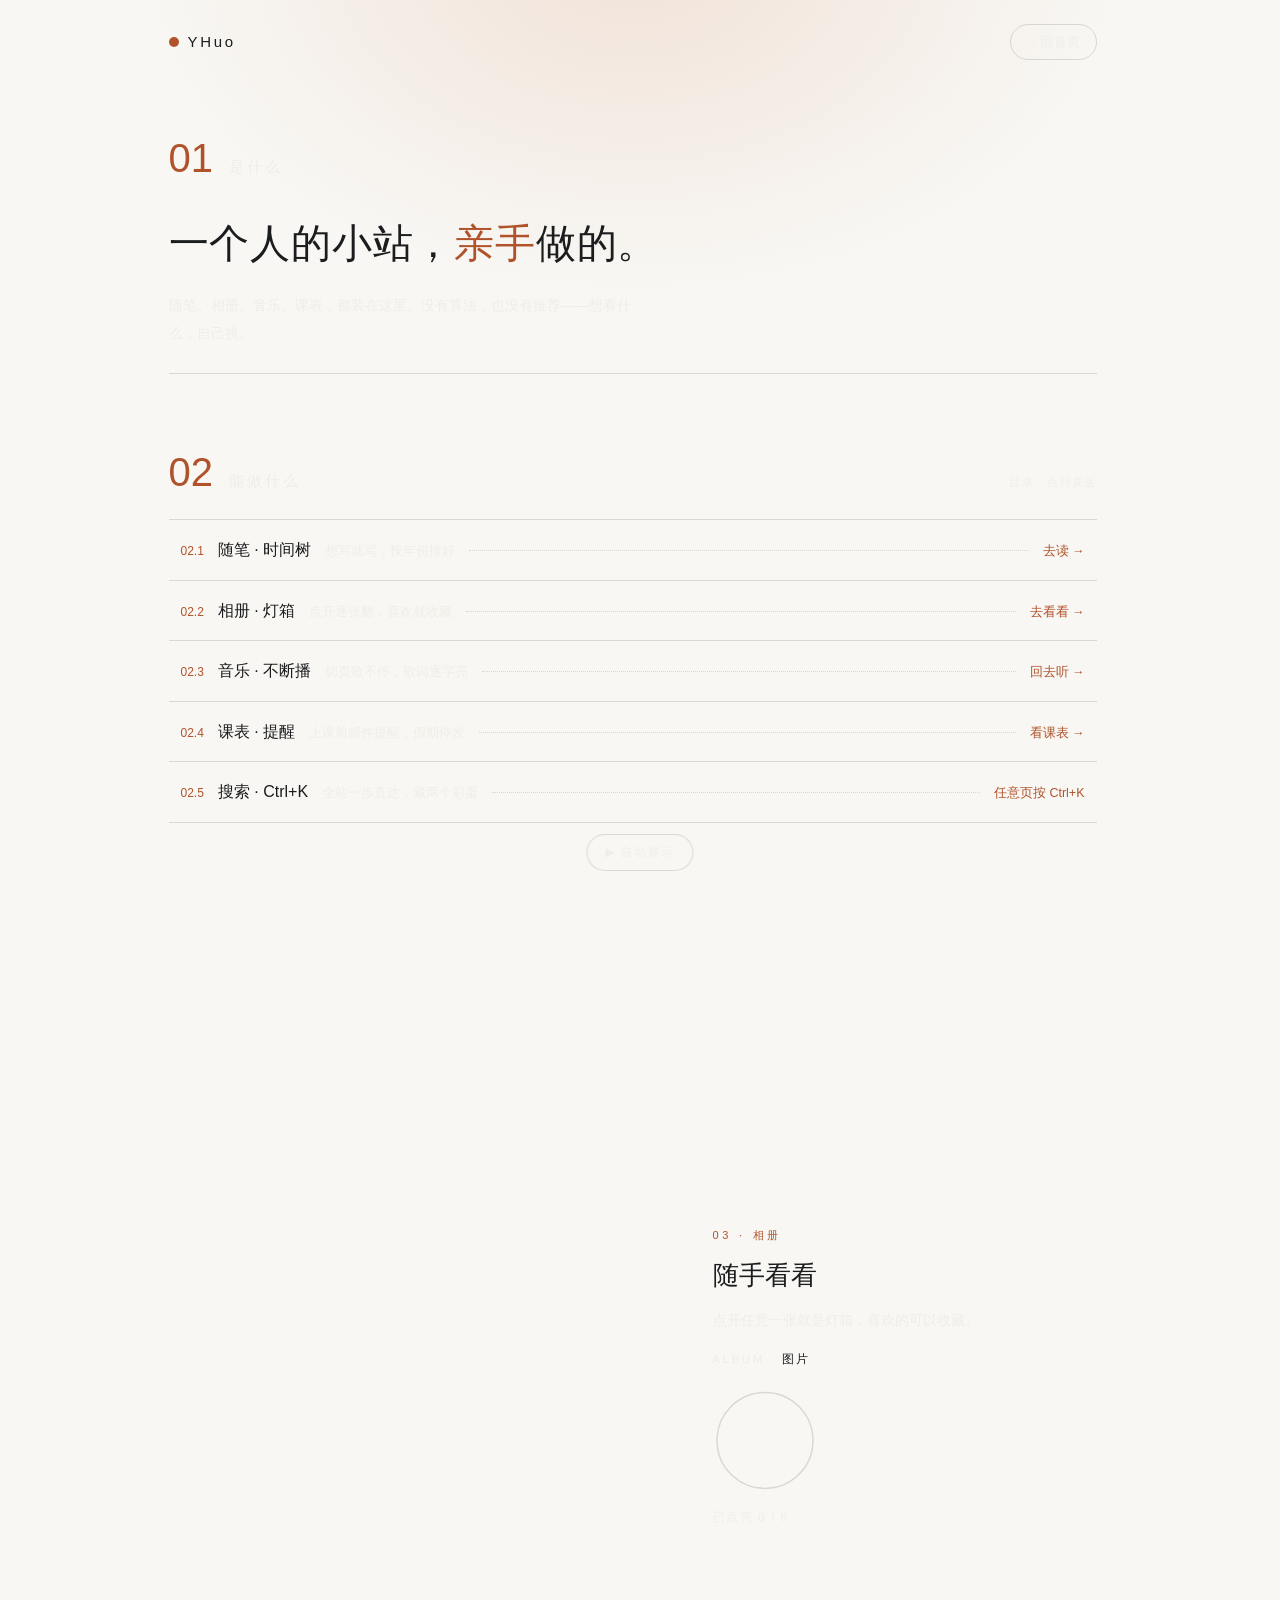
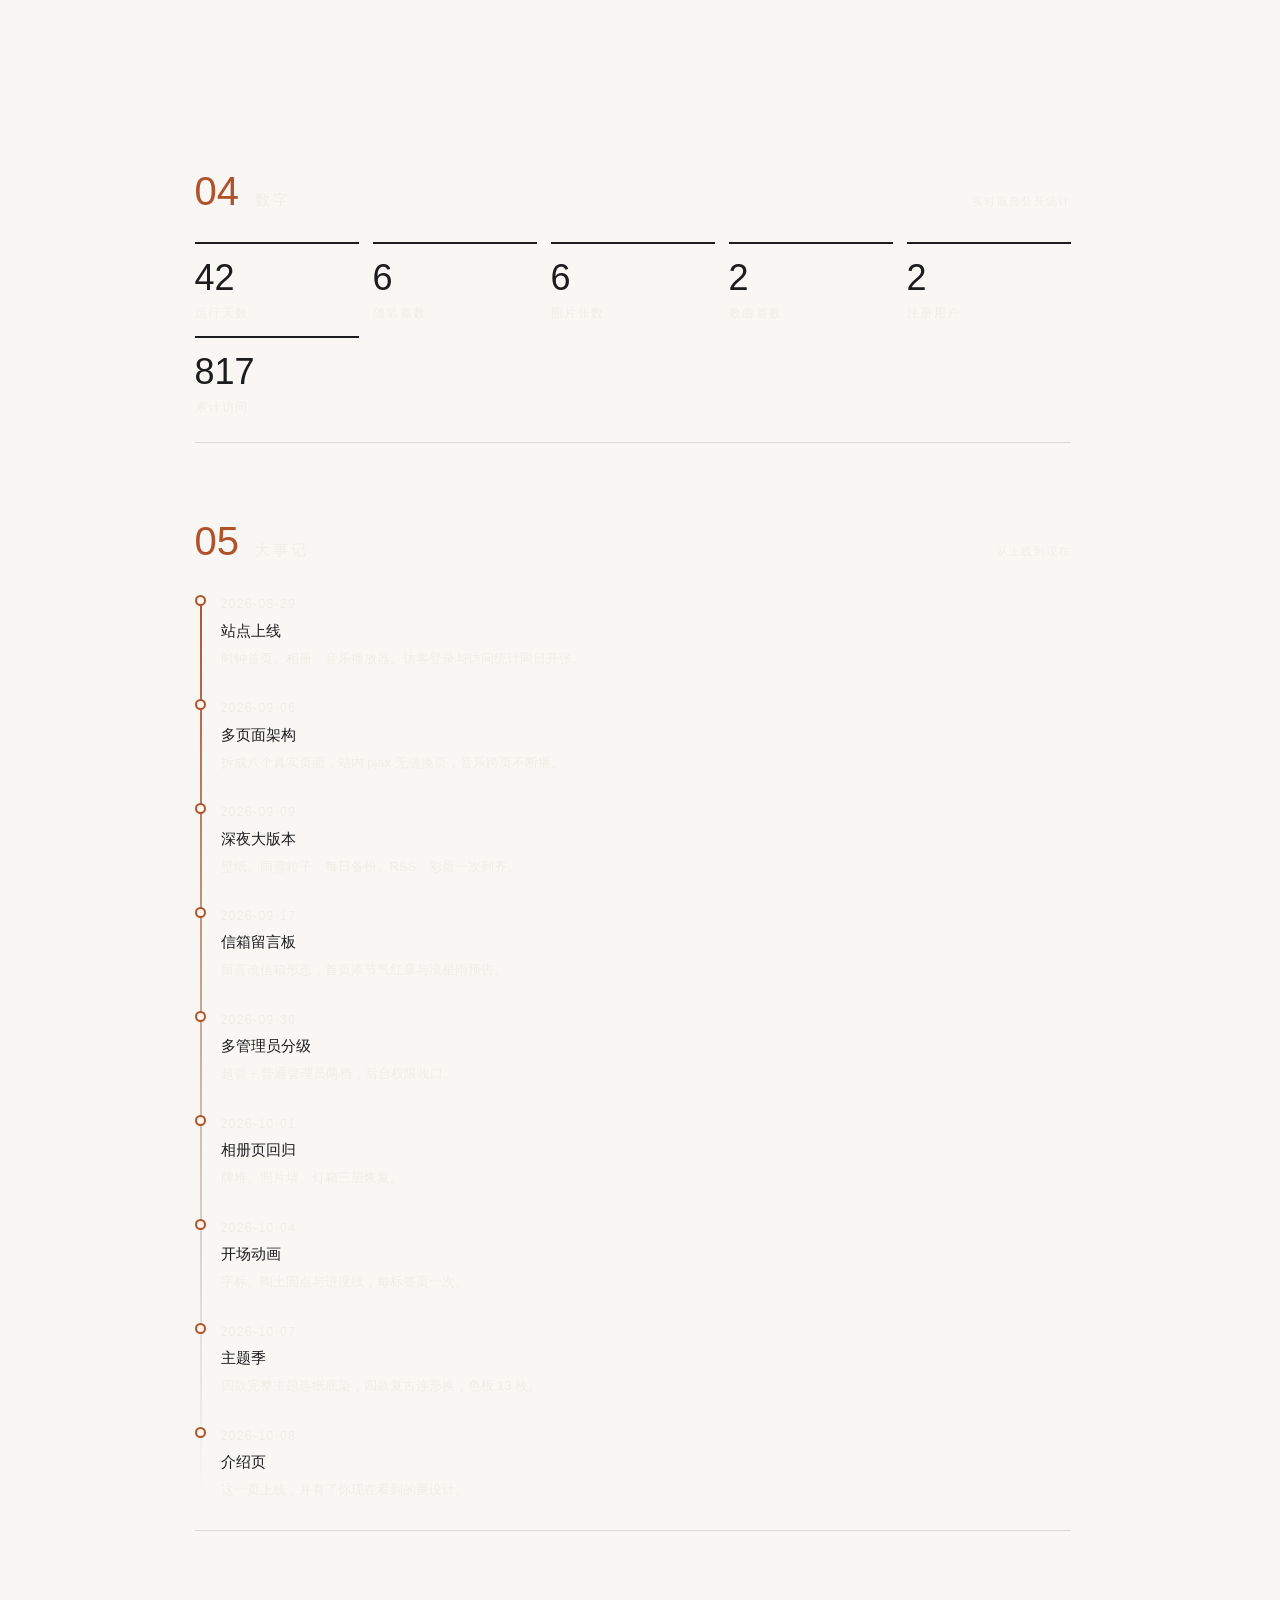
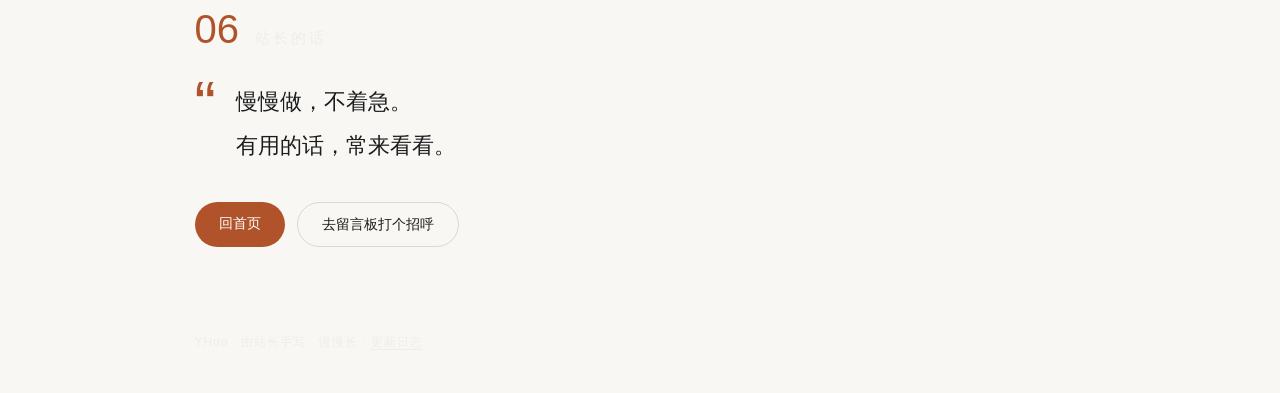
==== commit 30b19823: "「前台+接口」/about/ 照片显示修复（站长复看仍「图片不显示」）——根因：线上 GET /api/playlist 响应无 CORS 头（此前用 HEAD 误验有 ACAO:*），浏览器拒绝读跨" ====
--- a/about/index.html
+++ b/about/index.html
@@ -290,6 +290,19 @@
   var reduced = window.matchMedia && window.matchMedia('(prefers-reduced-motion: reduce)').matches;
   var PHOTOS = [];
   var PROD = 'https://yhuo.pages.dev'; // 本地库为空时借线上真数据（CORS ACAO:*；媒体 URL 加此前缀）
+  // 快照兜底（2026-10-10 取自线上）：线上 CORS 未生效（旧部署缓存）或离线时仍显示真照片真数字。
+  // 线上部署后第一级永远命中，快照仅本地预览消费，允许过期；照片 URL 为线上相对路径，消费时拼 PROD
+  var SNAPSHOT = {
+    stats: { days: 42, notes: 6, tracks: 2, users: 2, totalVisits: 817, photos: 11 },
+    photos: [
+      { url: '/media/image/04f100aa-07af-4c53-a6cb-be0c623c671d.jpg', cap: '图片' },
+      { url: '/media/image/2fa333f2-7c3c-4898-b2d3-cc61bb605384.jpg', cap: '图片' },
+      { url: '/media/image/8cd4c47e-226f-49ed-8ae7-88af2cd5365a.webp', cap: '图片' },
+      { url: '/media/image/a738adcf-30ea-4d92-a9f5-f959900d9589.webp', cap: '图片' },
+      { url: '/media/image/1b058277-81e8-4765-b518-747258d1dec8.webp', cap: '图片' },
+      { url: '/media/image/72567ce8-9d30-4420-afe6-81cc950c52e2.webp', cap: '图片' },
+    ],
+  };
   function clamp(v, a, b) { return v < a ? a : (v > b ? b : v); }
   function ease(t) { return t * t * (3 - 2 * t); }
   function fmt(n) { return String(n).replace(/\B(?=(\d{3})+(?!\d))/g, ','); }
@@ -346,8 +359,7 @@
     });
   }
   withProdFallback('/api/summary').then(function (r) {
-    if (!r.d) return;
-    var m = r.d.data || {};
+    var m = r.d ? (r.d.data || {}) : SNAPSHOT.stats;
     countUp('stDays', m.days); countUp('stNotes', m.notes); countUp('stTracks', m.tracks);
     countUp('stUsers', m.users); countUp('stVisits', m.totalVisits);
   });
@@ -390,13 +402,16 @@
       var picked = [], seen = {}, rest = [];
       (r.d.images || []).forEach(function (im) {
         var a = (im.album || '').trim();
-        var item = { url: base + im.url, cap: a };
+        var u = im.url.indexOf('http') === 0 ? im.url : base + im.url; // 已是绝对 URL 不重复加前缀
+        var item = { url: u, cap: a };
         if (a && !seen[a]) { seen[a] = true; picked.push(item); }
-        else rest.push({ url: base + im.url, cap: a || '随手拍' });
+        else rest.push({ url: u, cap: a || '随手拍' });
       });
       var i = 0;
       while (picked.length < 6 && i < rest.length) picked.push(rest[i++]);
       PHOTOS = picked.slice(0, 6);
+    } else {
+      PHOTOS = SNAPSHOT.photos.map(function (p) { return { url: PROD + p.url, cap: p.cap }; });
     }
     if (!PHOTOS.length) {
       for (var k = 1; k <= 6; k++) PHOTOS.push({ url: '', cap: '占位 0' + k });
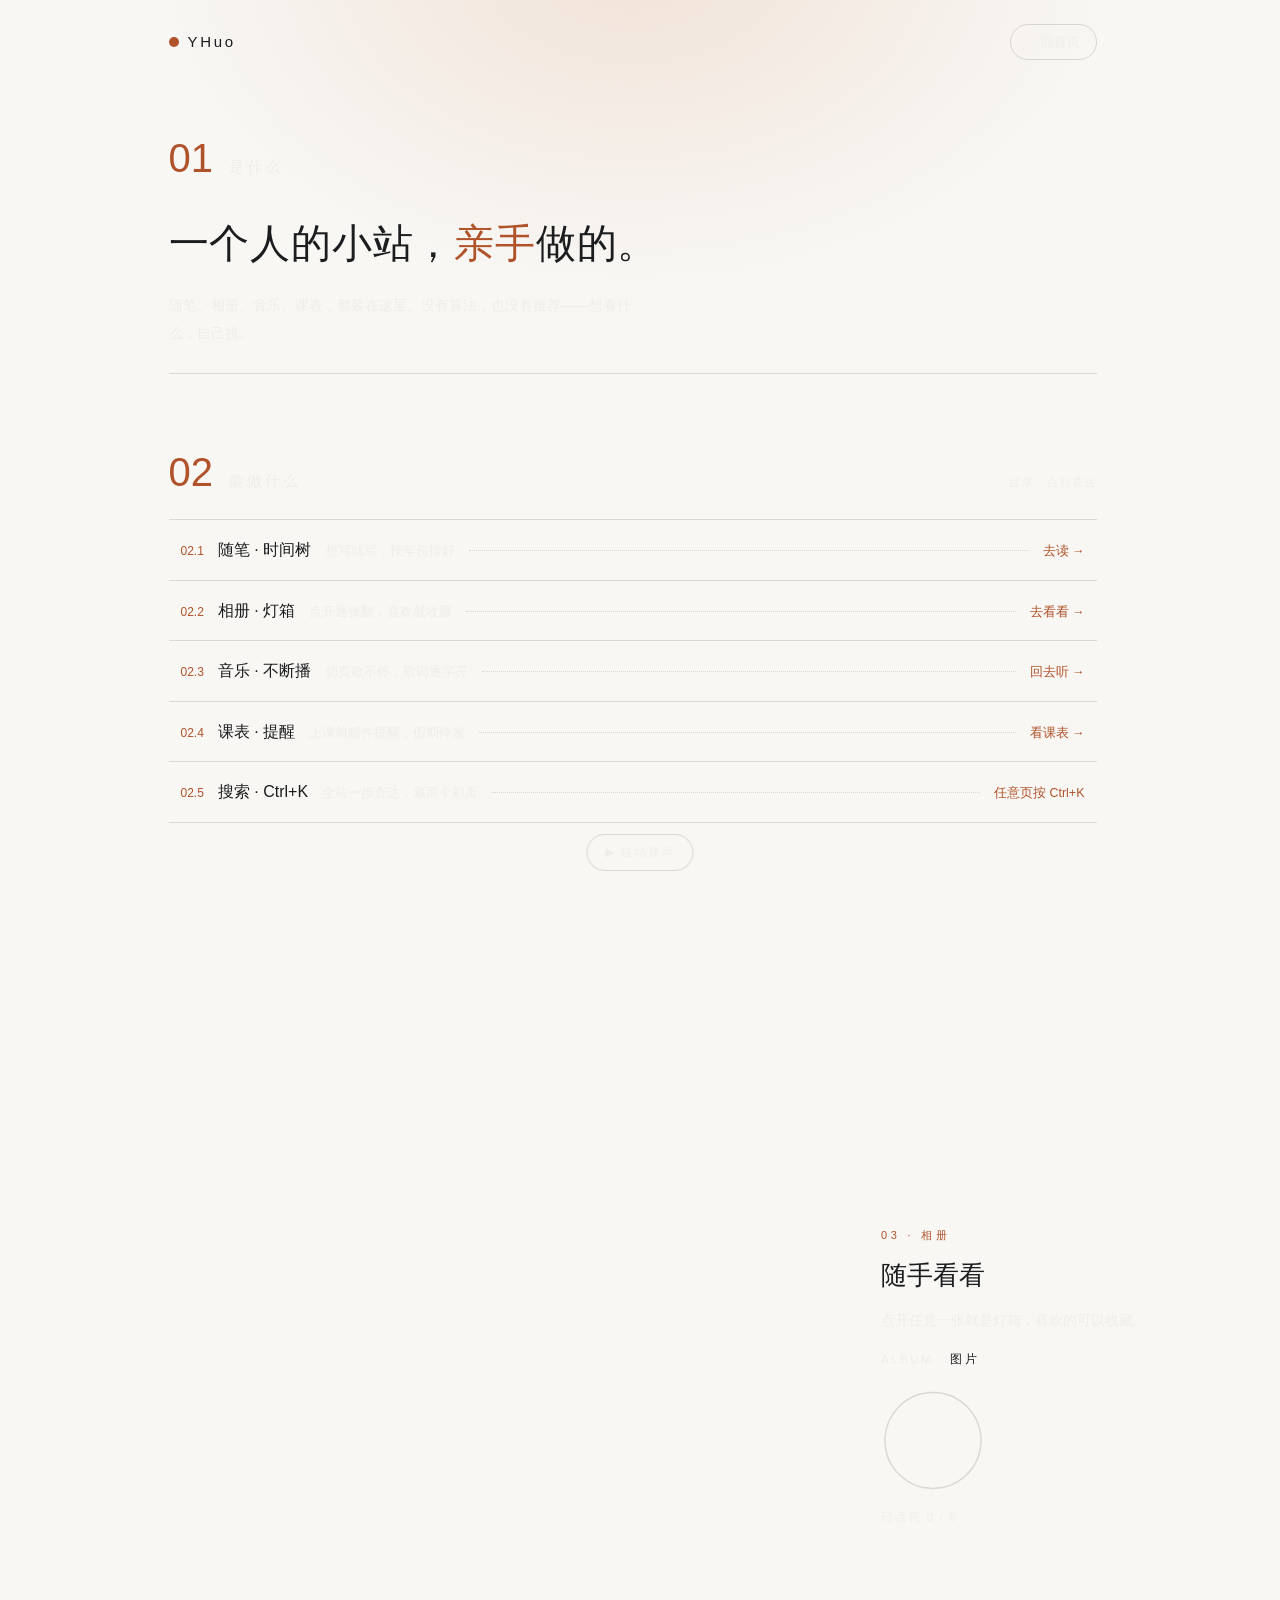
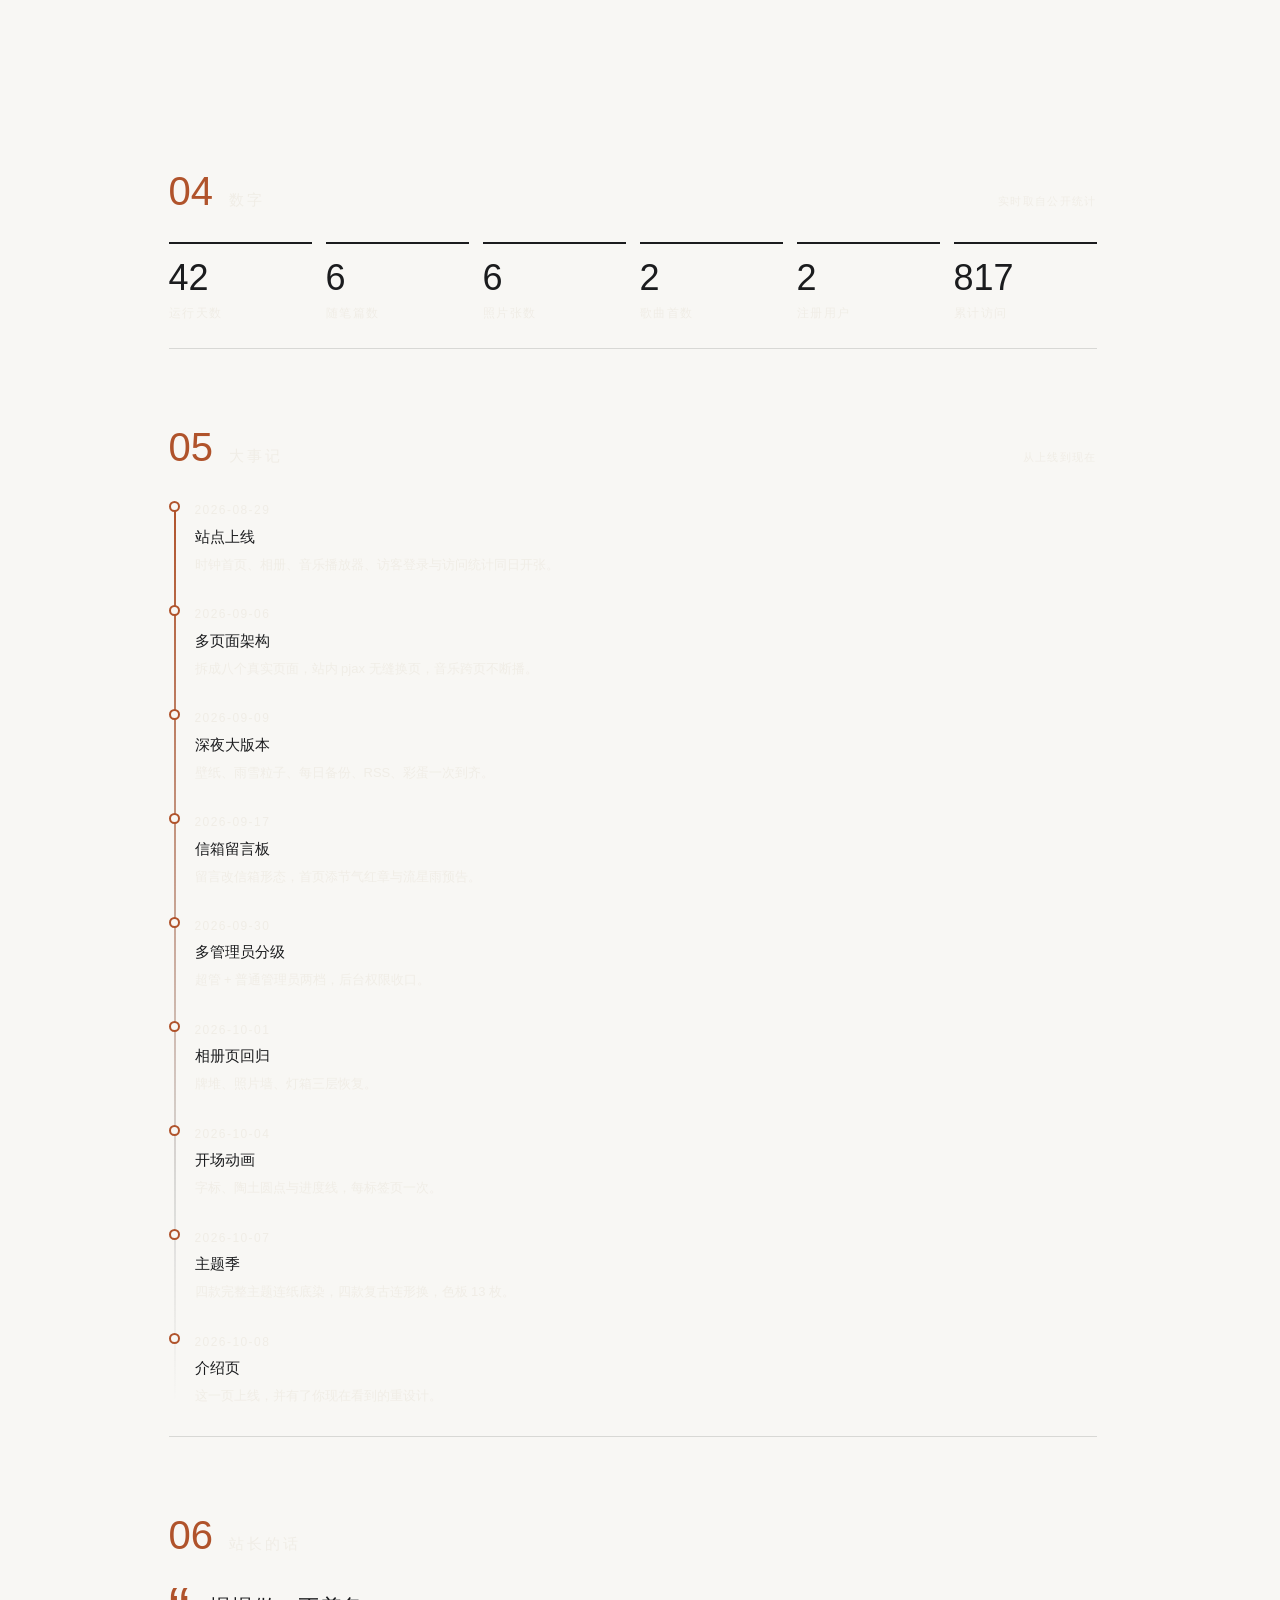
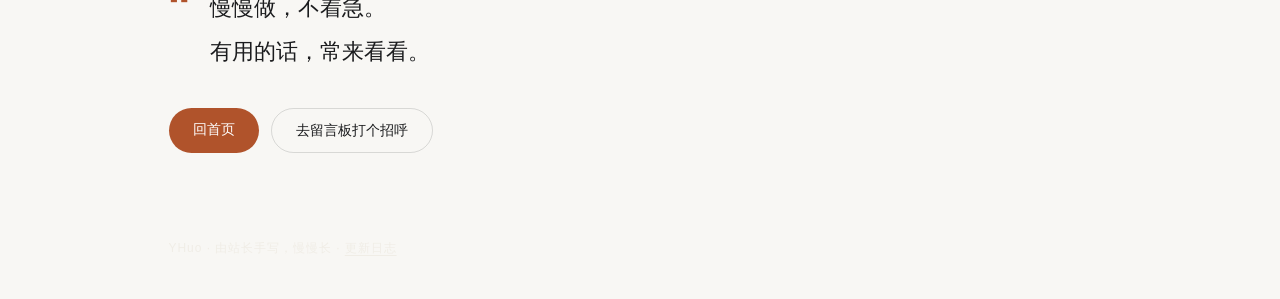
==== commit 7d1ee5ca: "「前台」/about/ 相册幕撞版修复（站长 8799 实报「介绍页照片显示有问题」：随手看看标题/说明/ALBUM/已点亮计数全压在照片上）——根因=相册幕 section 嵌在 .wrap（max" ====
--- a/about/index.html
+++ b/about/index.html
@@ -156,8 +156,9 @@
   .rv { opacity: 0; transform: translateY(18px); transition: opacity 0.7s ease, transform 0.7s ease; }
   .rv.in { opacity: 1; transform: none; }
 
-  @media (max-width: 760px) {
-    .pgrid { width: 88vw; left: 5vw; grid-template-columns: repeat(2, 1fr); }
+  /* 860 而非 760：并排排版在 760~800px 视口会窄撞（pgrid 右缘 0.55W 越过 anote 左缘 0.95W−320 最多约 8px），提前改上下堆叠 */
+  @media (max-width: 860px) {
+    .pgrid { position: static; width: 88vw; margin: 0 auto; transform: none; grid-template-columns: repeat(2, 1fr); }
     .anote { position: static; transform: none; width: auto; margin: 18px 5vw 0; }
     .act { height: auto; }
     .act .pin { position: static; height: auto; overflow: visible; padding: 40px 0 20px; }
@@ -212,29 +213,32 @@
         <a href="/"><span class="t-no">02.5</span><span class="t-name">搜索 · Ctrl+K</span><span class="t-desc">全站一步直达，藏两个彩蛋</span><span class="t-lead"></span><span class="t-go">任意页按 Ctrl+K</span></a>
       </div>
     </section>
-
-    <section class="ch" style="border-top:none; padding-left:0; padding-right:0; max-width:none;">
-      <div class="act" id="albumAct">
-        <div class="pin">
-          <div class="cnr tl"><i class="h"></i><i class="v"></i></div>
-          <div class="cnr tr"><i class="h"></i><i class="v"></i></div>
-          <div class="cnr bl"><i class="h"></i><i class="v"></i></div>
-          <div class="cnr br"><i class="h"></i><i class="v"></i></div>
-          <div class="pgrid" id="pgrid"><div class="p-label" style="grid-column:1/-1;color:var(--muted);font-size:13px;">照片装载中…</div></div>
-          <div class="anote">
-            <div class="eyebrow">03 · 相册</div>
-            <div class="nb-t">随手看看</div>
-            <div class="nb-b">点开任意一张就是灯箱，喜欢的可以收藏。</div>
-            <div class="alb">ALBUM · <b id="albName">…</b></div>
-            <svg class="arc-svg" width="104" height="104" viewBox="0 0 104 104">
-              <circle class="bg" cx="52" cy="52" r="48"></circle>
-              <circle class="fg" id="arcFg" cx="52" cy="52" r="48" transform="rotate(-90 52 52)"></circle>
-            </svg>
-            <div class="arc-lbl" id="arcLbl">已点亮 0 / 0</div>
-          </div>
+  </div>
+
+  <!-- 相册幕必须在 .wrap 之外：本幕内部定位全按视口 vw 计（left/right 5vw、取景框 ±15vw、pgrid 宽 min(50vw,720px)），
+       嵌进 980px 容器后锚点变容器而单位仍是视口——屏越宽文字块越往照片上压（2026-10-11 站长实报，预览件同病只是窗口窄没暴露） -->
+  <section class="ch" style="border-top:none; padding-left:0; padding-right:0; max-width:none;">
+    <div class="act" id="albumAct">
+      <div class="pin">
+        <div class="cnr tl"><i class="h"></i><i class="v"></i></div>
+        <div class="cnr tr"><i class="h"></i><i class="v"></i></div>
+        <div class="cnr bl"><i class="h"></i><i class="v"></i></div>
+        <div class="cnr br"><i class="h"></i><i class="v"></i></div>
+        <div class="pgrid" id="pgrid"><div class="p-label" style="grid-column:1/-1;color:var(--muted);font-size:13px;">照片装载中…</div></div>
+        <div class="anote">
+          <div class="eyebrow">03 · 相册</div>
+          <div class="nb-t">随手看看</div>
+          <div class="nb-b">点开任意一张就是灯箱，喜欢的可以收藏。</div>
+          <div class="alb">ALBUM · <b id="albName">…</b></div>
+          <svg class="arc-svg" width="104" height="104" viewBox="0 0 104 104">
+            <circle class="bg" cx="52" cy="52" r="48"></circle>
+            <circle class="fg" id="arcFg" cx="52" cy="52" r="48" transform="rotate(-90 52 52)"></circle>
+          </svg>
+          <div class="arc-lbl" id="arcLbl">已点亮 0 / 0</div>
         </div>
       </div>
-    </section>
+    </div>
+  </section>
 
     <div class="wrap">
       <section class="ch">
@@ -280,7 +284,6 @@
 
       <footer class="foot">YHuo · 由站长手写，慢慢长 · <a href="/docs/" style="text-decoration:underline;text-underline-offset:3px;">更新日志</a></footer>
     </div>
-  </div>
 
   <div class="auto-hint" id="autoHint" hidden>▶ 自动展示</div>
 
